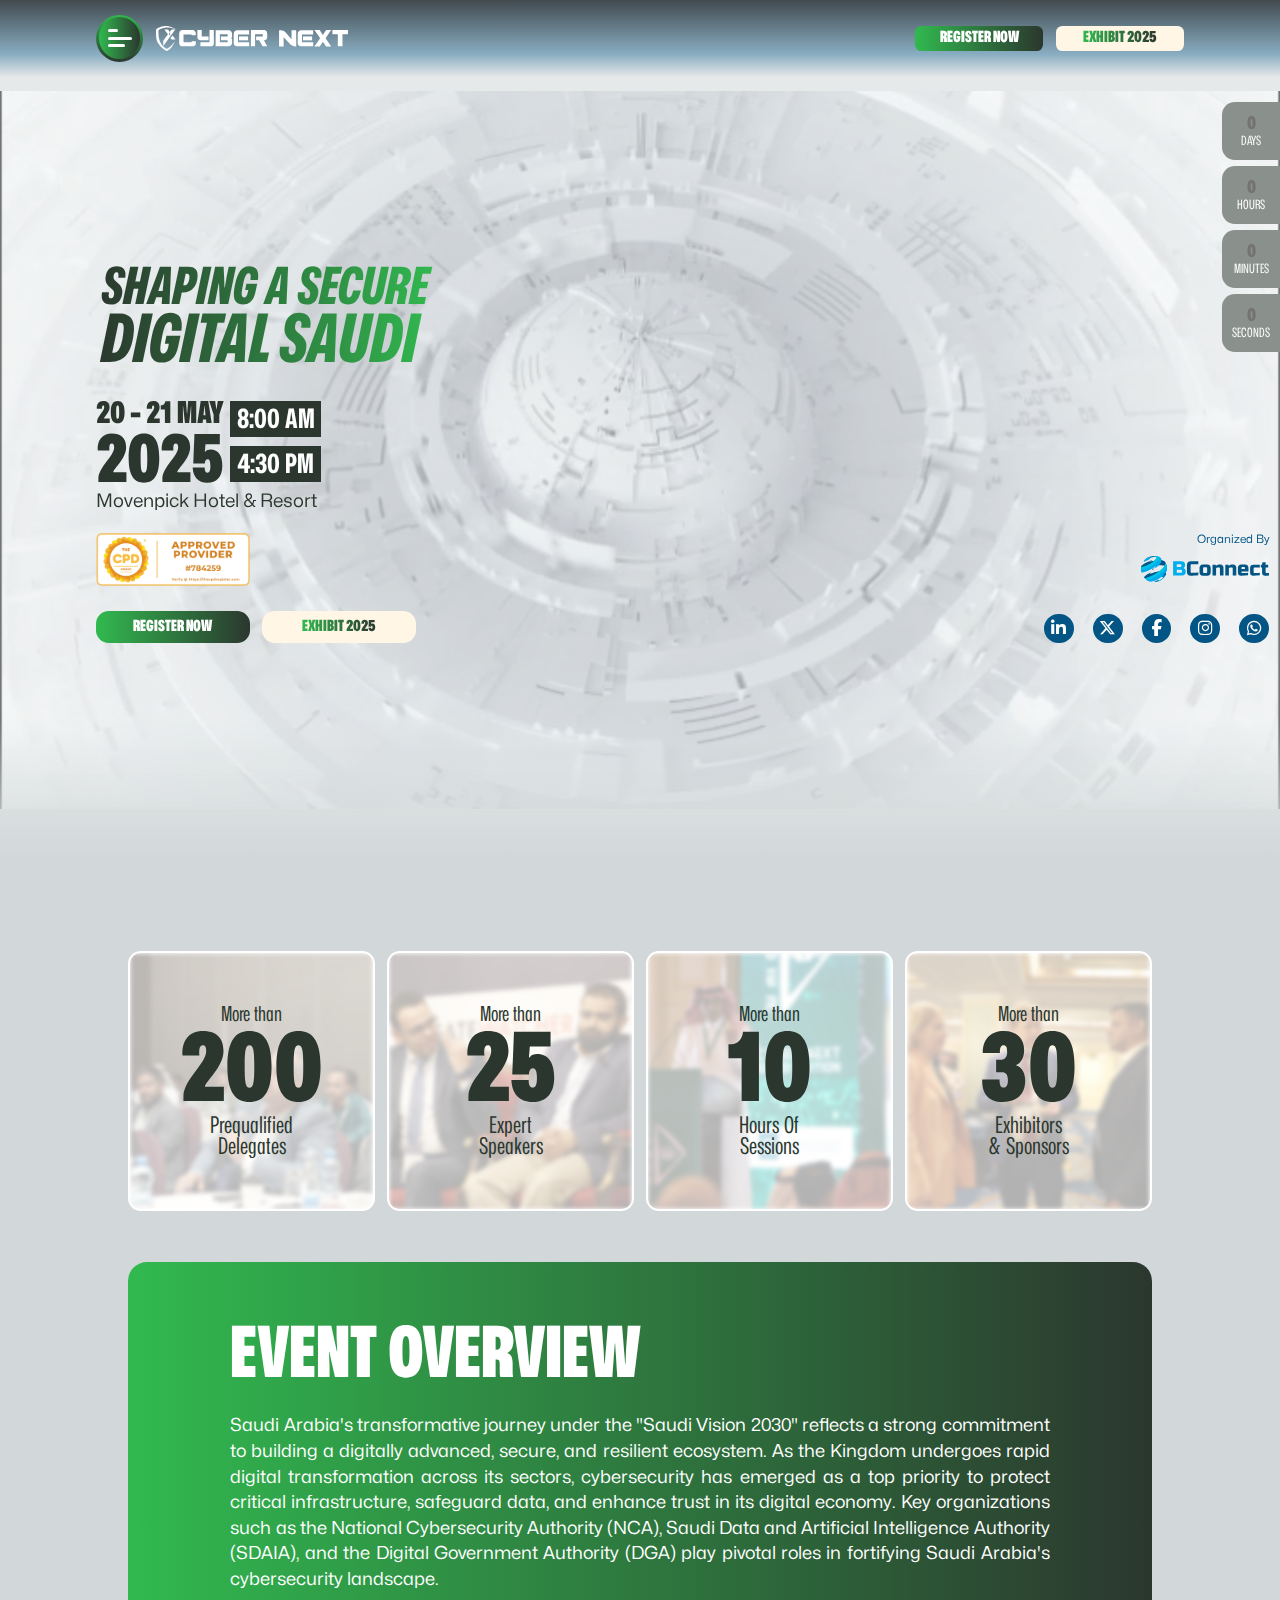
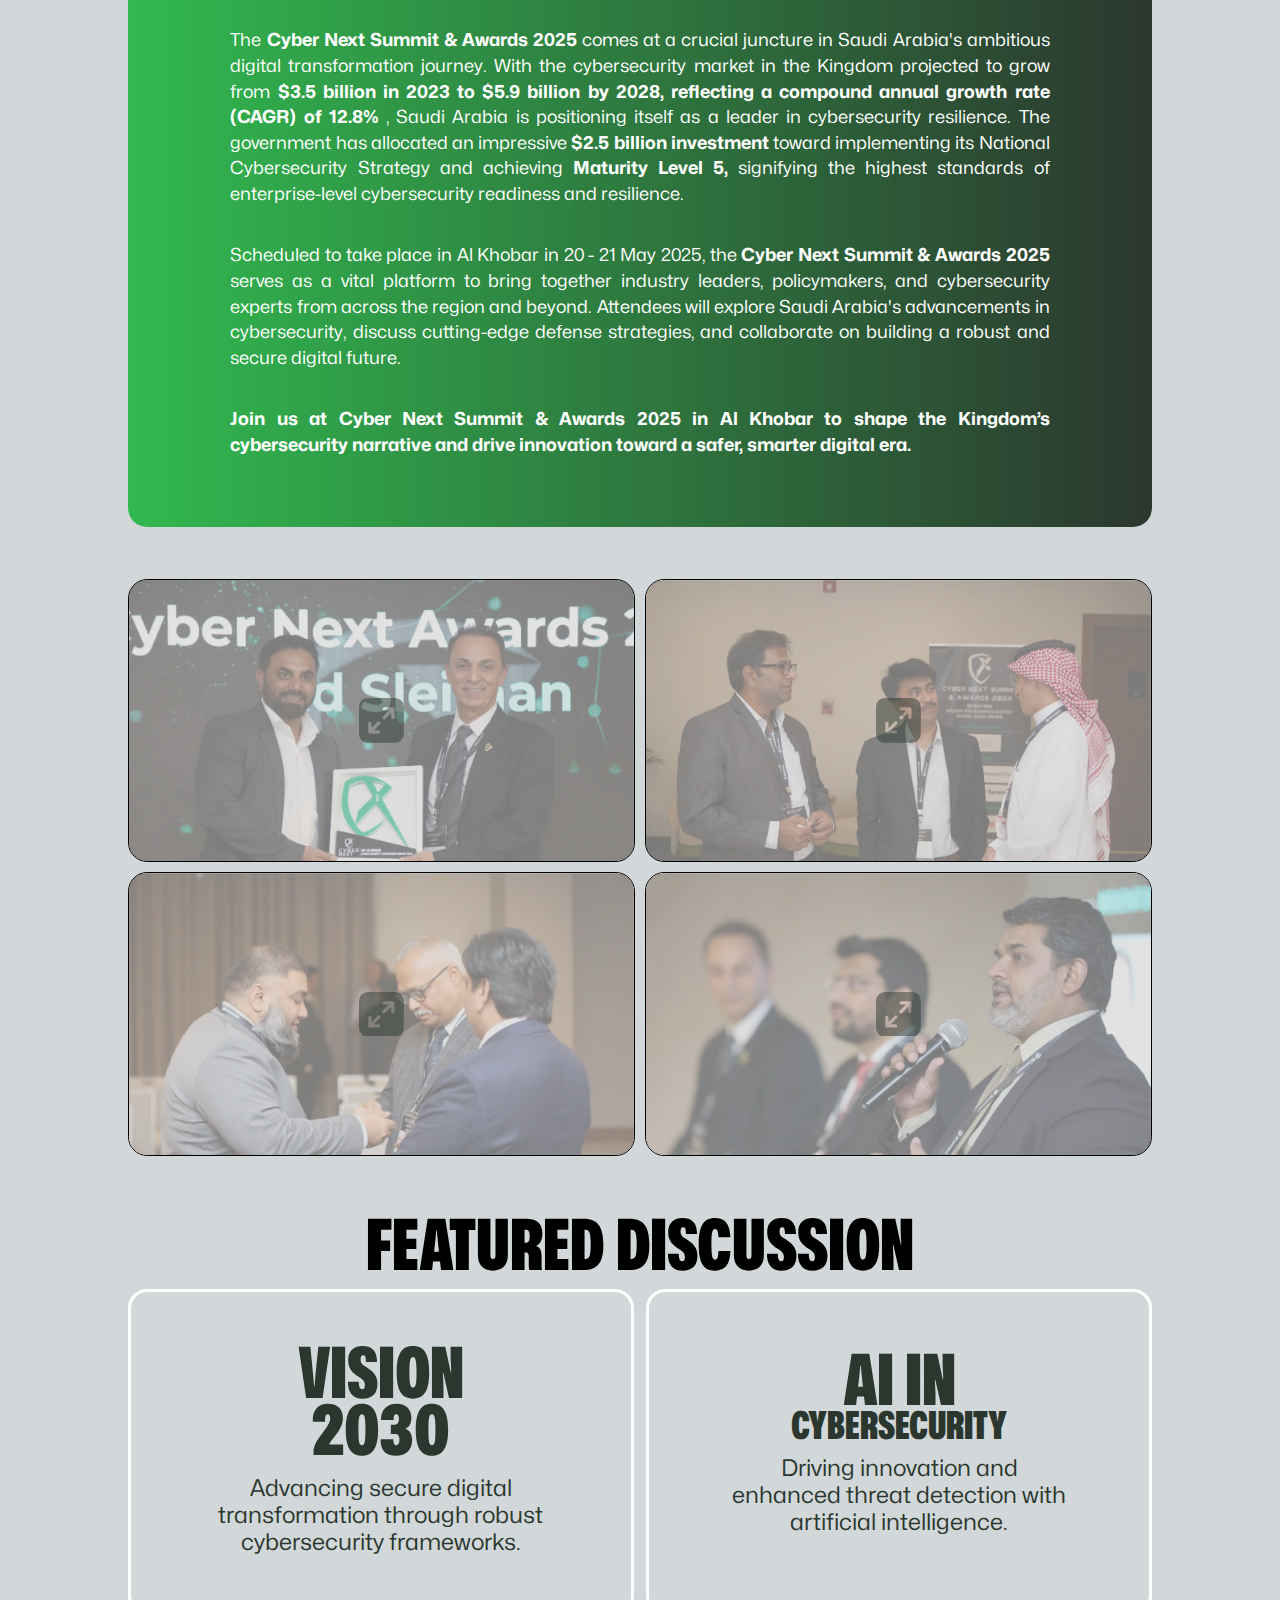
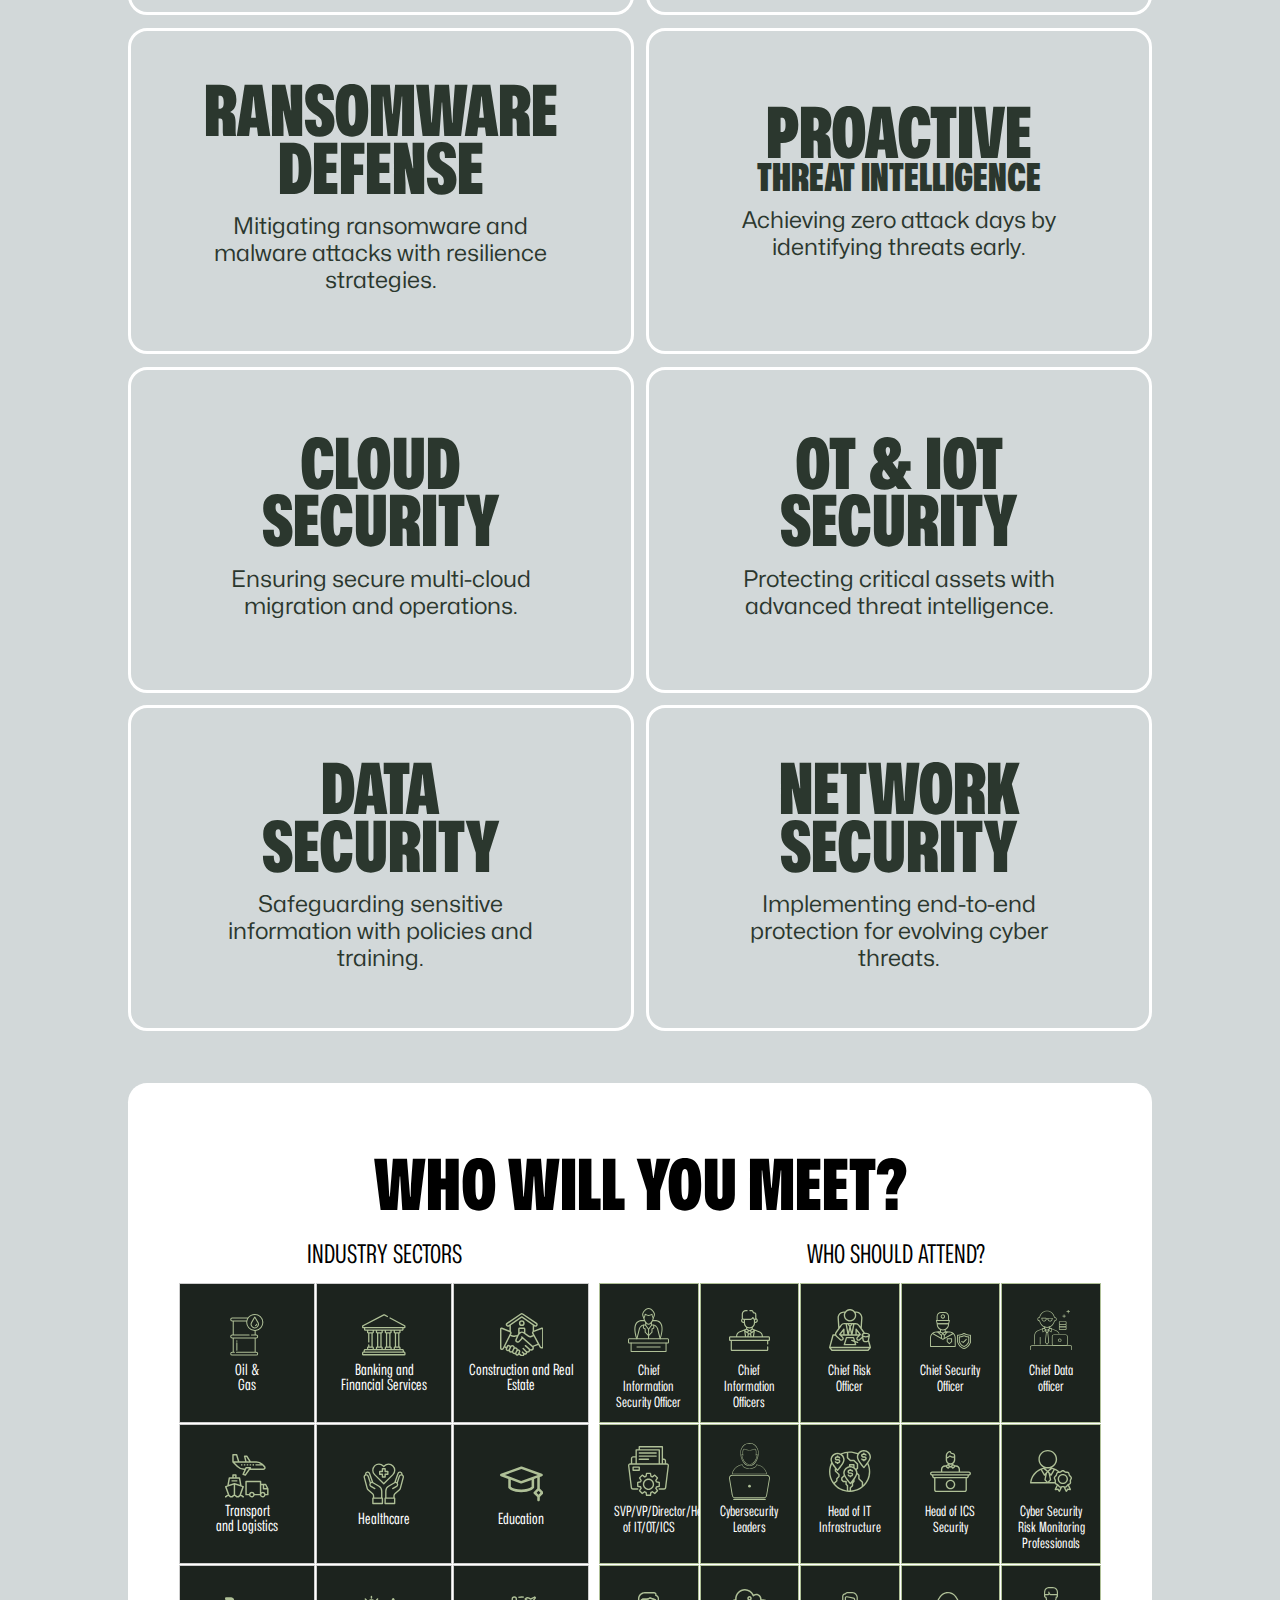
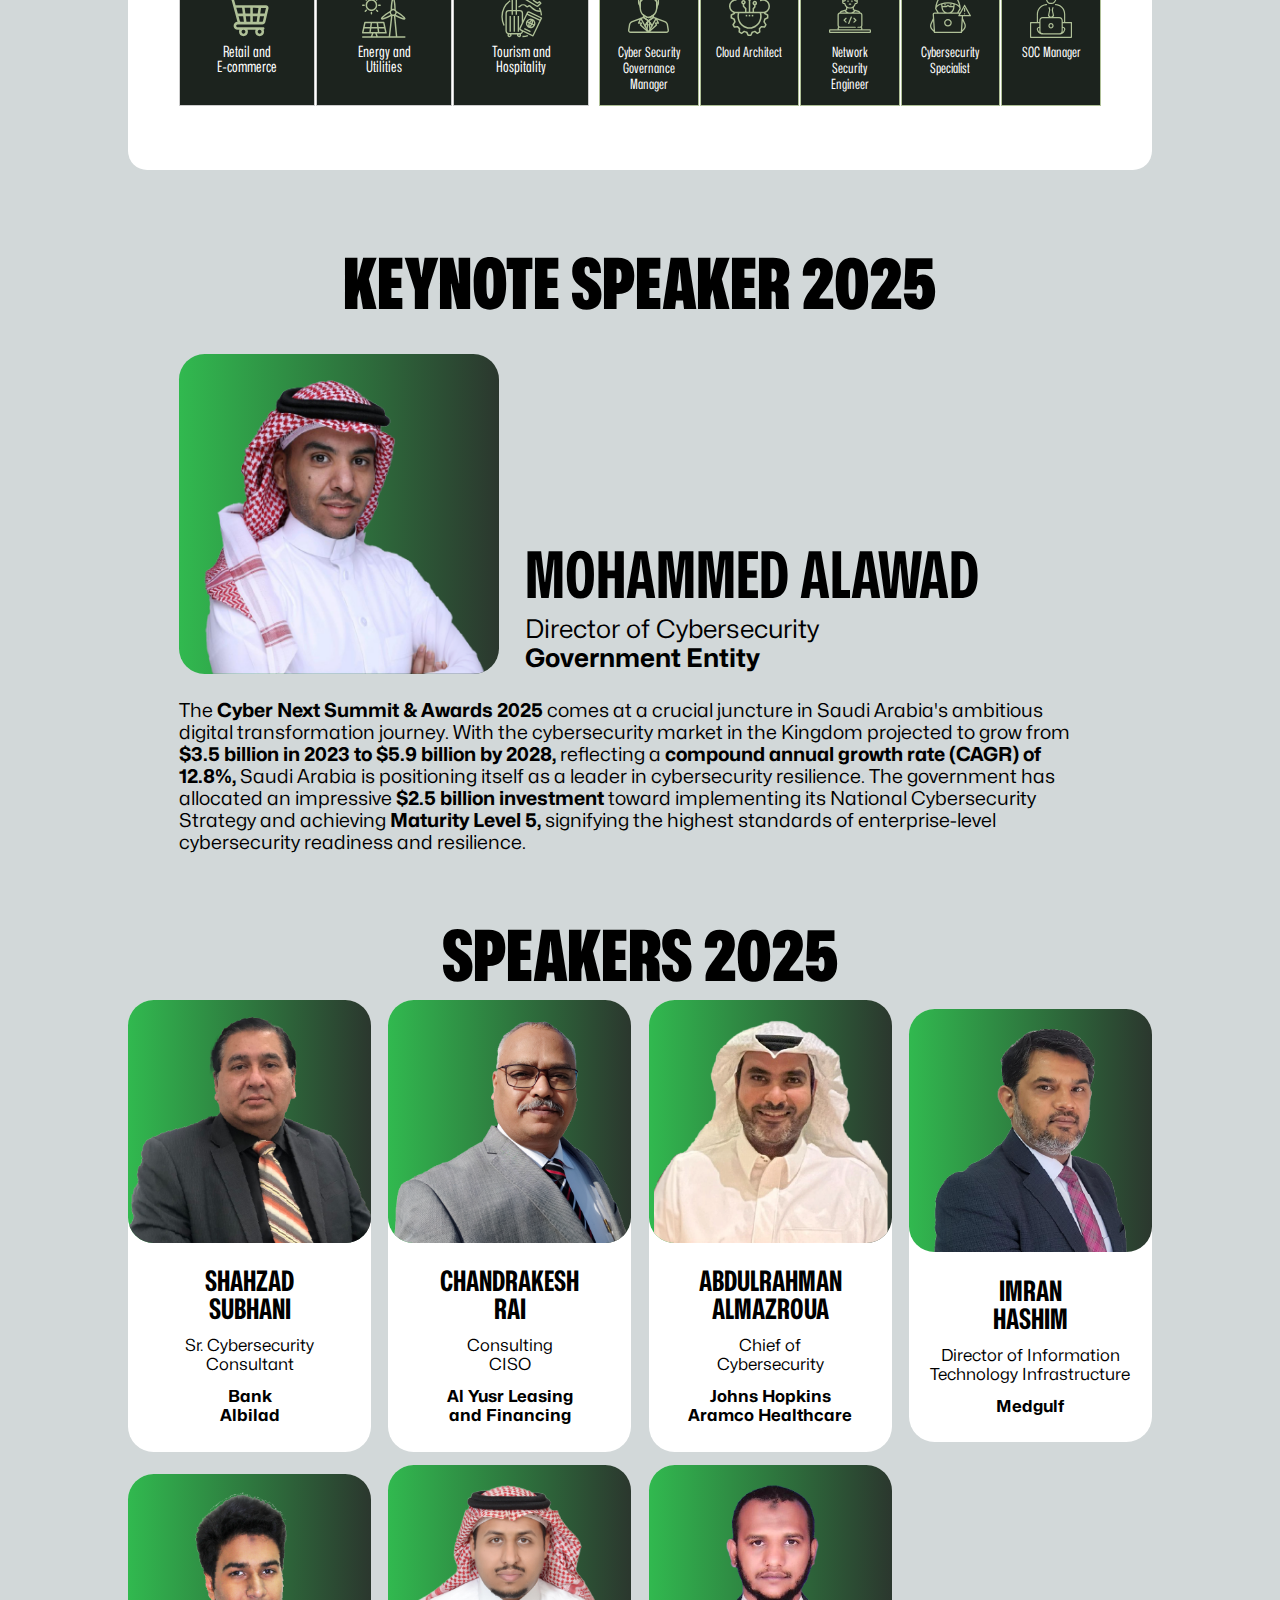
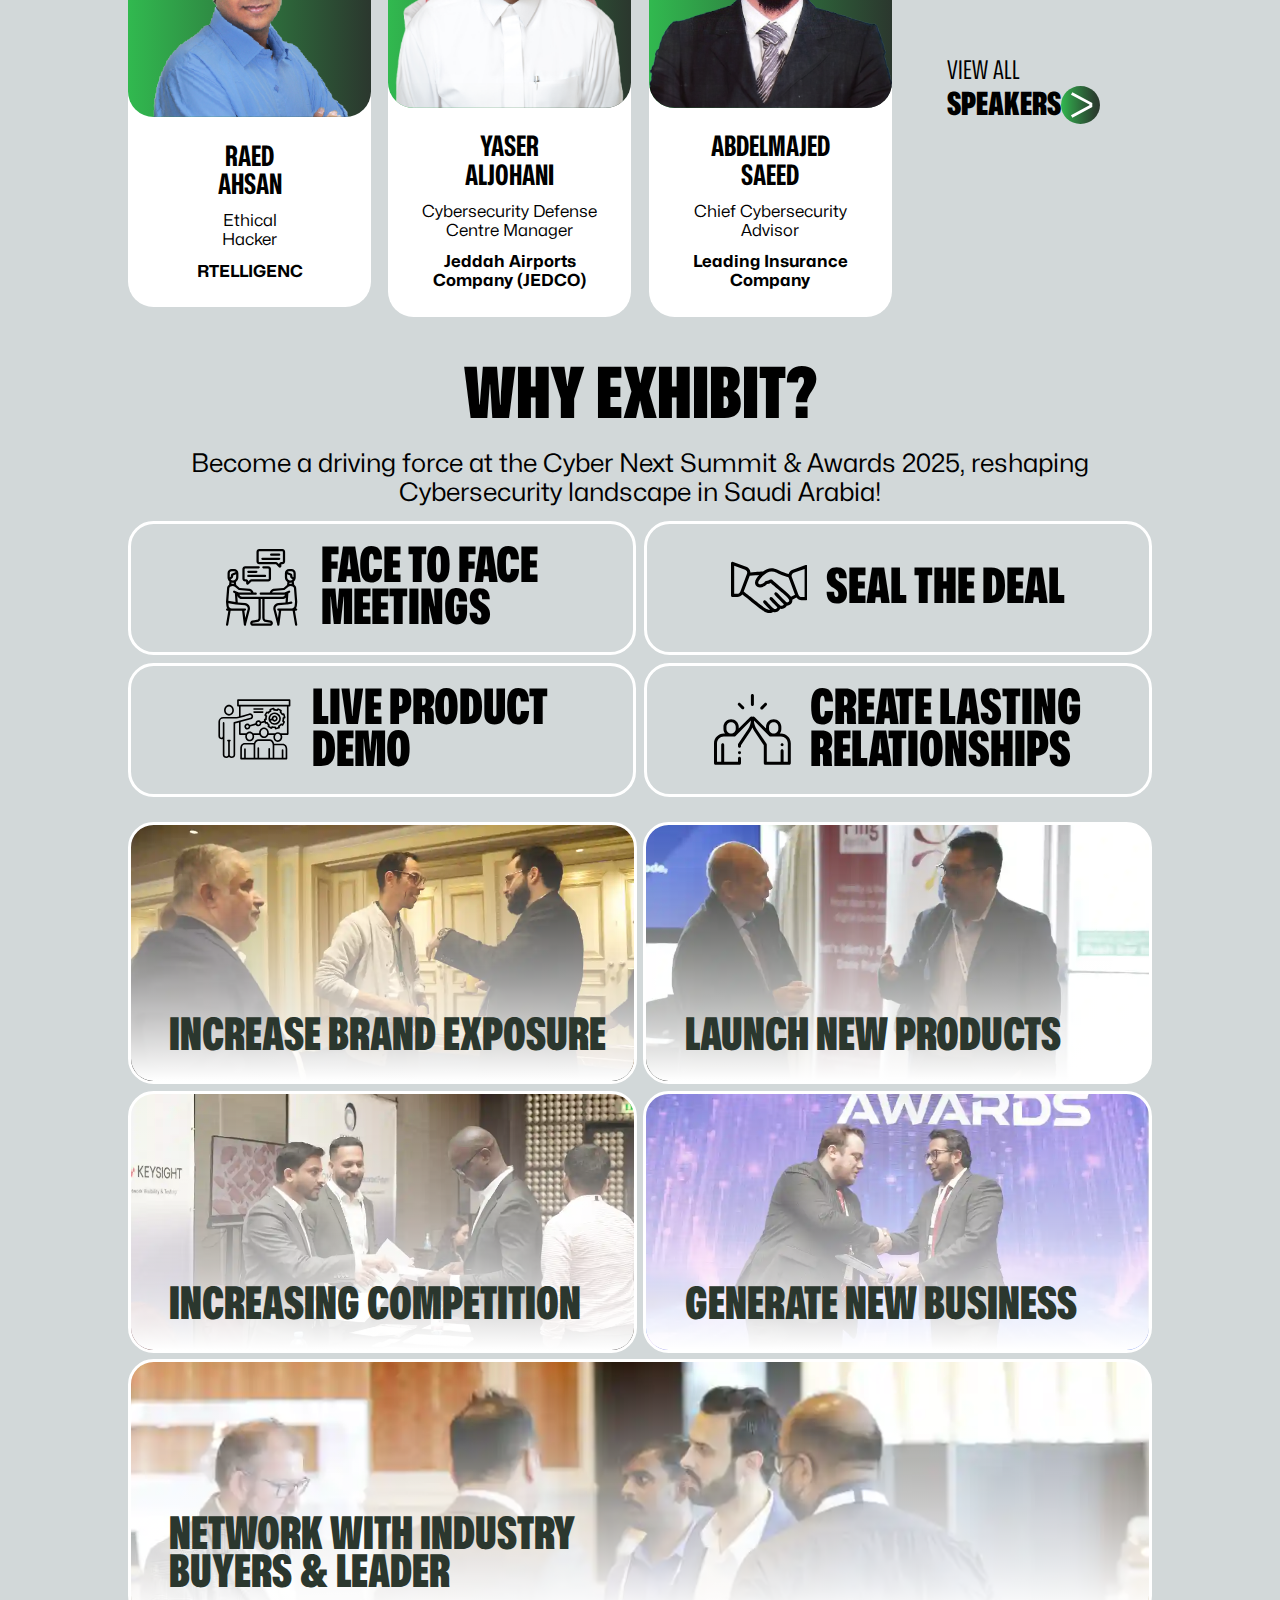
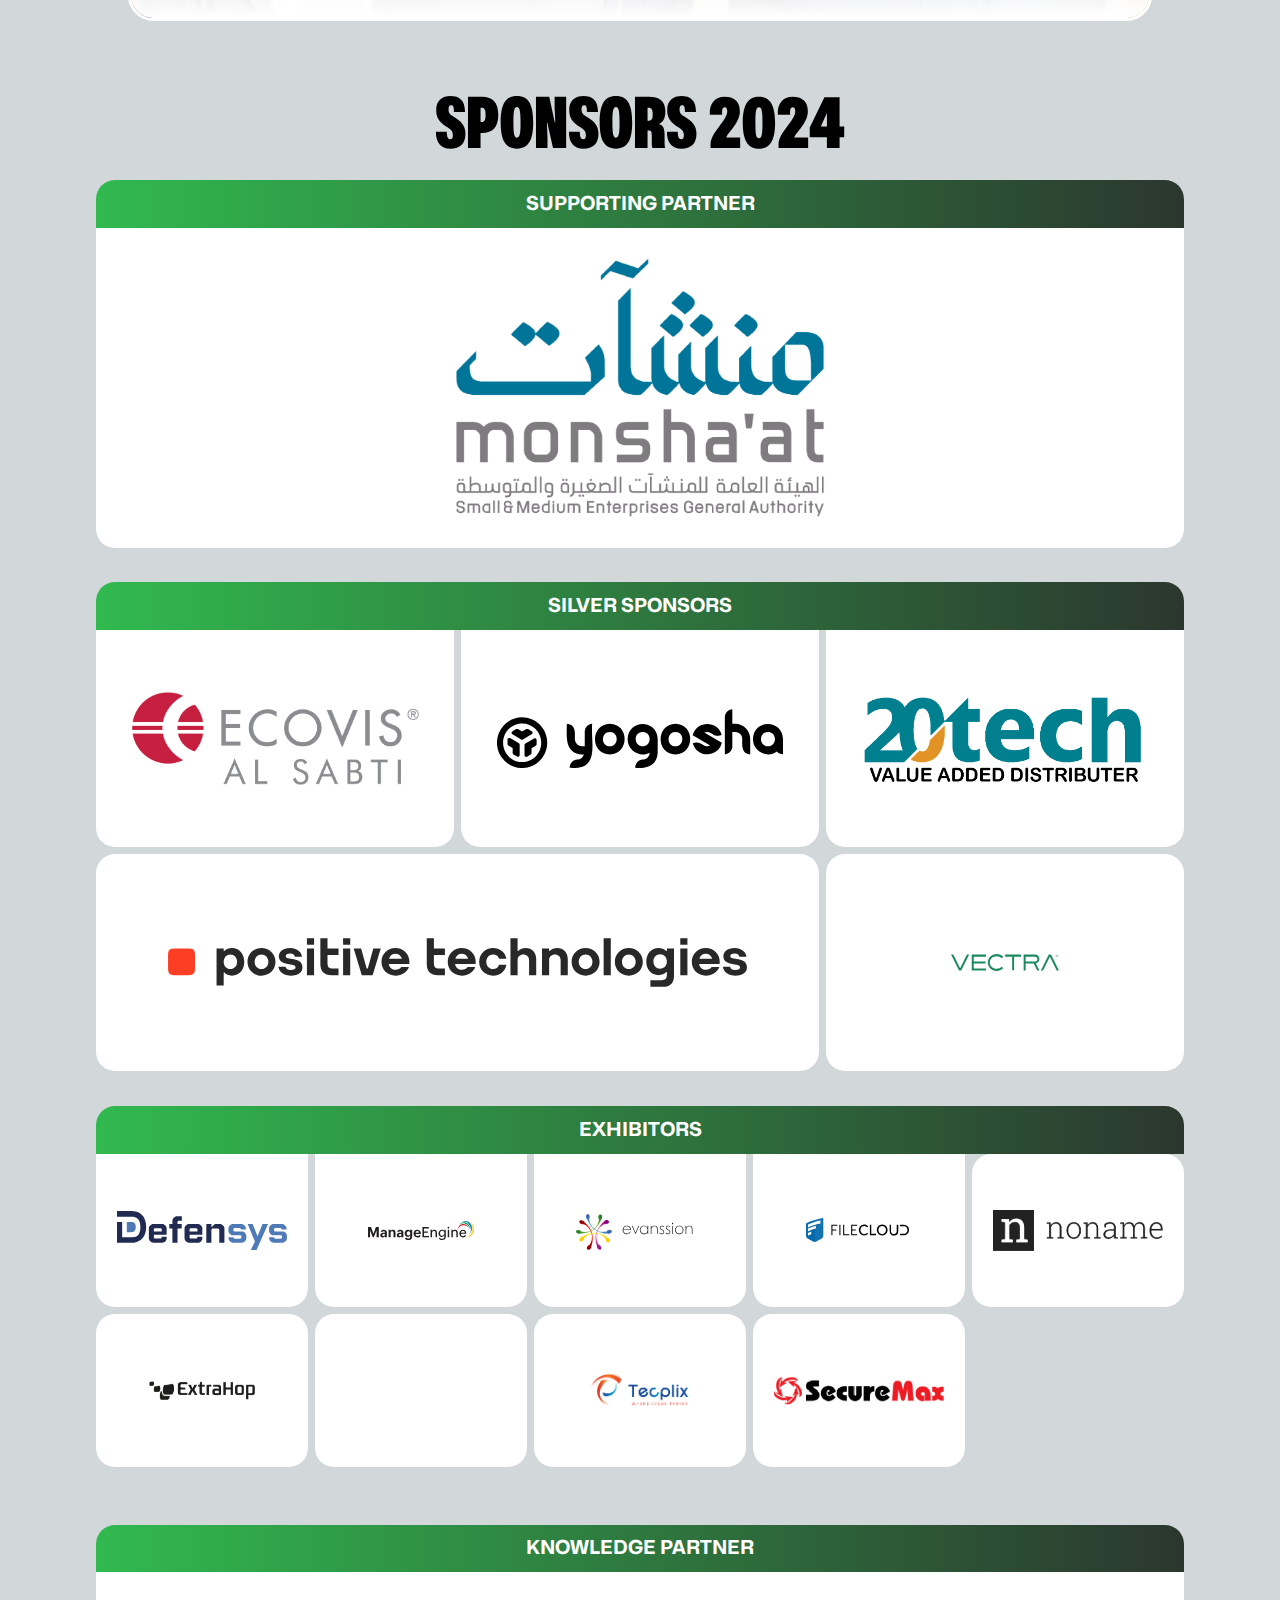
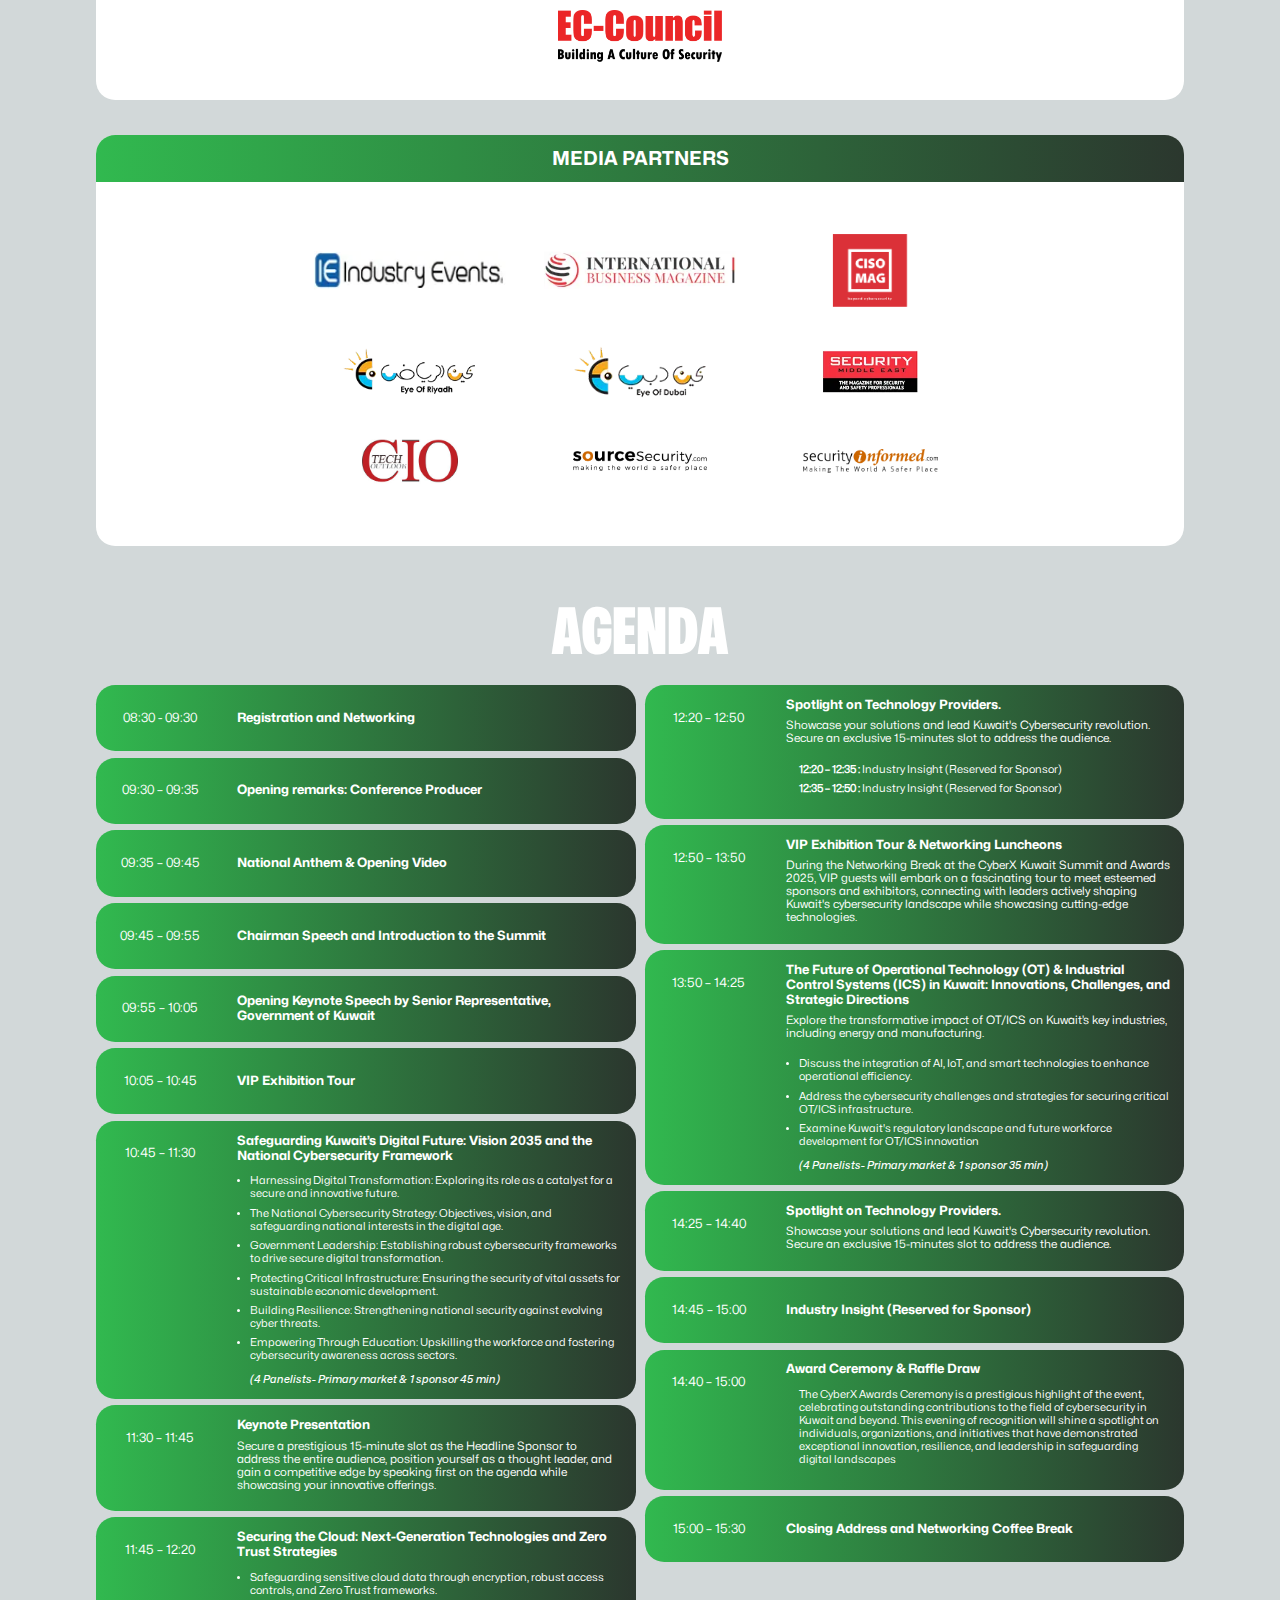
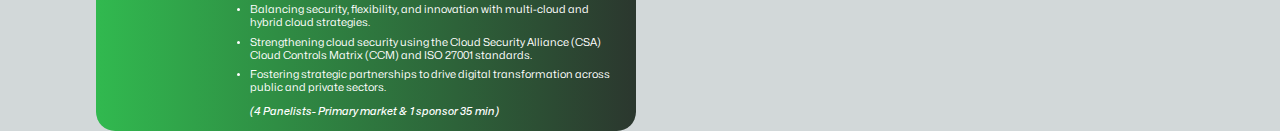
==== index.html @ 422d5cfe "Initial commit or update" ====
<!DOCTYPE html>
<html lang="en">

<head>
    <meta charset="UTF-8">
    <meta name="viewport" content="width=device-width, initial-scale=1.0">
    <title>CYBER SAUDI WEBSITE</title>
    <link rel="stylesheet" href="https://cdnjs.cloudflare.com/ajax/libs/font-awesome/6.5.0/css/all.min.css">
    <link rel="stylesheet" href="assets/css/styles.css">
</head>

<body>
    <!-- Navbar -->
    <nav class="navbar" id="navbar">
        <div class="navbar-container">
            <div class="nav-left">
                <div class="menu-super">
                    <div class="menu-btn border-xs">
                        <div class="hamburger is-lg">
                            <span class="hamburger-line"></span>
                            <span class="hamburger-line"></span>
                            <span class="hamburger-line"></span>
                        </div>
                    </div>
                </div>
                <a target="_blank" class="event-logo"><img src="assets/cyber-next-saudi-arabia-logo-white.svg"
                        alt=""></a>
            </div>
            <div class="hero-buttons">
                <a href="https://share.hsforms.com/17icaMXfIS-Ku9JFnM0sfYgr91na" target="_blank"><button
                        class="hero-btn hb1">REGISTER NOW</button></a>
                <a href="https://share.hsforms.com/1a6eK0E6sQH6mTvwldC1gVQr91na" target="_blank"><button
                        class="hero-btn hb2"><span>EXHIBIT 2025</span></button></a>
            </div>
            <div class="menu-container">
                <div class="menu-boxes">
                    <a href="#" class="menu-drop">Home</a>
                    <a href="#keynote" class="menu-drop nv1">About us <i class="fa-solid fa-chevron-down"></i></a>
                    <a href="#speakers" class="menu-drop">Speakers</a>
                    <a href="#" class="menu-drop nv2">Sponsors <i class="fa-solid fa-chevron-down"></i></a>
                    <a href="#" class="menu-drop nv3">Cyberx Series <i class="fa-solid fa-chevron-down"></i></a>
                    <a href="https://share.hsforms.com/17icaMXfIS-Ku9JFnM0sfYgr91na" class="menu-drop">Download
                        Agenda</a>
                    <ul class="nav-ul nav-1">
                        <a href="#attend">
                            <li>Who Will Attend? </li>
                        </a>
                        <a href="#awards">
                            <li>Awards</li>
                        </a>
                        <a href="#agenda">
                            <li>Agenda</li>
                        </a>
                        <a href="#feature">
                            <li>Featured Discussions</li>
                        </a>
                        <a href="#contact">
                            <li>Venue</li>
                        </a>
                    </ul>
                    <ul class="nav-ul nav-2">
                        <a href="#partner">
                            <li>Why Partner</li>
                        </a>
                        <a href="#sponsors">
                            <li>Sponsors & Partners</li>
                        </a>
                    </ul>
                    <ul class="nav-ul nav-3">
                        <a href="https://cybernextsummit.com/" target="_blank">
                            <li>Saudi</li>
                        </a>
                        <a href="https://cyberxqatar.com/" target="_blank">
                            <li>Qatar</li>
                        </a>
                        <a href="https://www.cyberxindia.com/" target="_blank">
                            <li>India</li>
                        </a>
                        <a href="https://mena.cyberxglobal.com/" target="_blank">
                            <li>Mena</li>
                        </a>
                        <a href="https://egypt.cyberxglobal.com/" target="_blank">
                            <li>Egypt</li>
                        </a>
                        <a href="https://oman.cyberxglobal.com" target="_blank">
                            <li>Oman</li>
                        </a>
                        <a href="https://kuwait.cyberxglobal.com/" target="_blank">
                            <li>Kuwait</li>
                        </a>
                        <a href="https://indonesia.cyberxglobal.com/" target="_blank">
                            <li>Indonesia</li>
                        </a>
                    </ul>
                </div>
            </div>
        </div>
    </nav>
    <!-- HERO SECTION -->
    <section class="hero" id="hero">
        <video src="assets/video/bg-cybersecurity-video.mp4" autoplay muted loop class="hero-vid"></video>

        <div class="countdown" id="countdown rel">
            <div class="count-b c1st rel">
                <div class="dig" id="day-box"></div>
                <div class="count-t">DAYS</div>
            </div>
            <div class="count-b rel">
                <div class="dig" id="hour-box"></div>
                <div class="count-t">HOURS</div>
            </div>
            <div class="count-b rel">
                <div class="dig" id="min-box"></div>
                <div class="count-t">MINUTES</div>
            </div>
            <div class="count-b rel">
                <div class="dig" id="sec-box">
                </div>
                <div class="count-t" id="sect-box">SECONDS</div>
            </div>
        </div>
        <div class="hero-patch"></div>
        <div class="hero-color-patch"></div>
        <div class="hero-container">
            <img src="assets/images/cyberx_bahrain_logo.svg" alt="" class="mob-logo">
            <div class="tag-line-cont">
                <div class="tag-line">
                    <div class="tag-span1">SHAPING A SECURE</div>
                    <div class="tag-span2">DIGITAL SAUDI</div>
                </div>
            </div>
            <div class="numbers-container">
                <div class="date-place">
                    <div class="date-time">
                        <div class="date">
                            <span class="d"> 20 - 21 MAY</span>
                            <span class="y">2025</span>
                        </div>
                        <div class="time">
                            <span>8:00 AM</span>
                            <span>4:30 PM</span>
                        </div>
                    </div>
                    <div class="place">Movenpick Hotel & Resort</div>
                </div>
            </div>
            <div class="organize-cont">
                <img src="assets/images/BCONNECT CPD.png" class="approve" alt="bconnectglobal">

                <div class="b-connect-logo">
                    <div class="logo-name">Organized By</div>
                    <a href="https://bconnectglobal.com/" target="_blank">
                        <img src="assets/bconnect-global-logo-color.svg" alt="">
                    </a>
                </div>

            </div>
            <div class="hero-btn-cont">
                <div class="hero-buttons">
                    <a href="https://share.hsforms.com/17icaMXfIS-Ku9JFnM0sfYgr91na" target="_blank"><button
                            class="hero-btn hb1">REGISTER NOW</button></a>
                    <a href="https://share.hsforms.com/1a6eK0E6sQH6mTvwldC1gVQr91na" target="_blank"><button
                            class="hero-btn hb2"><span>EXHIBIT 2025</span></button></a>
                </div>
                <div class="socials">
                    <a href="https://www.linkedin.com/showcase/cyberx-global/" target="_blank">
                        <div class="s-logo"><i class="fa-brands fa-linkedin-in"></i></div>
                    </a>
                    <a href="https://x.com/CyberxGlobal" target="_blank">
                        <div class="s-logo"><i class="fa-brands fa-x-twitter"></i></div>
                    </a>
                    <a href="https://www.facebook.com/people/cyberxglobal/61550533323467" target="_blank">
                        <div class="s-logo"><i class="fa-brands fa-facebook-f"></i></div>
                    </a>
                    <a href="https://www.instagram.com/cyberxglobal/" target="_blank">
                        <div class="s-logo"><i class="fa-brands fa-instagram"></i></div>
                    </a>
                    <a href="https://api.whatsapp.com/send/?phone=%2B31647748330&text&type=phone_number&app_absent=0"
                        target="_blank">
                        <div class="s-logo"><i class="fa-brands fa-whatsapp"></i></div>
                    </a>
                </div>
            </div>
        </div>
    </section>
    <!-- OVERVIEW SECTION -->
    <section id="overview">
        <div id="numbers">
            <div class="num-container">
                <div class="num-box">
                    <div class="num-patch np1"></div>
                    <span class="more">More than</span>
                    <div class="num-num">200</div>
                    <div class="num-des">Prequalified <br>
                        Delegates</div>
                </div>
                <div class="num-box">
                    <div class="num-patch np2"></div>
                    <span class="more">More than</span>
                    <div class="num-num">25</div>
                    <div class="num-des">Expert <br>
                        Speakers</div>
                </div>
                <div class="num-box">
                    <div class="num-patch np3"></div>
                    <span class="more">More than</span>
                    <div class="num-num">10</div>
                    <div class="num-des">Hours Of <br>
                        Sessions</div>
                </div>
                <div class="num-box">
                    <div class="num-patch np4"></div>
                    <span class="more">More than</span>
                    <div class="num-num">30</div>
                    <div class="num-des">Exhibitors <br>
                        & Sponsors</div>
                </div>
            </div>
        </div>
        <div class="overview-container">
            <div class="title">EVENT OVERVIEW</div>
            <p>Saudi Arabia's transformative journey under the "Saudi Vision 2030" reflects a
                strong commitment to building a digitally advanced, secure, and resilient
                ecosystem. As the Kingdom undergoes rapid digital transformation across its
                sectors, cybersecurity has emerged as a top priority to protect critical
                infrastructure, safeguard data, and enhance trust in its digital economy. Key
                organizations such as the National Cybersecurity Authority (NCA), Saudi Data
                and Artificial Intelligence Authority (SDAIA), and the Digital Government
                Authority (DGA) play pivotal roles in fortifying Saudi Arabia's cybersecurity
                landscape.</p>
            <p>The <span>Cyber Next Summit & Awards 2025</span> comes at a crucial juncture in Saudi
                Arabia's ambitious digital transformation journey. With the cybersecurity market
                in the Kingdom projected to grow from <span>$3.5 billion in 2023 to $5.9 billion by
                    2028, reflecting a compound annual growth rate (CAGR) of 12.8%</span> , Saudi
                Arabia is positioning itself as a leader in cybersecurity resilience. The
                government has allocated an impressive <span>$2.5 billion investment</span> toward
                implementing its National Cybersecurity Strategy and achieving <span>Maturity Level 5,</span>
                signifying the highest standards of enterprise-level cybersecurity readiness
                and resilience.</p>
            <p> Scheduled to take place in Al Khobar in 20 - 21 May 2025, the <span>Cyber Next
                    Summit & Awards 2025</span> serves as a vital platform to bring together industry
                leaders, policymakers, and cybersecurity experts from across the region and
                beyond. Attendees will explore Saudi Arabia's advancements in cybersecurity,
                discuss cutting-edge defense strategies, and collaborate on building a robust
                and secure digital future.</p>
            <p> Join us at Cyber Next Summit & Awards 2025 in Al Khobar to shape the
                Kingdom’s cybersecurity narrative and drive innovation toward a safer,
                smarter digital era.</p>
        </div>
        <div class="over-pics">
            <div class="over-pic">
                <img src="assets/gallery/gal-img-03-100.webp" alt="">
                <div class="icon"><svg xmlns="http://www.w3.org/2000/svg" id="Layer_1" data-name="Layer 1"
                        viewBox="0 0 258.59 258.59">
                        <defs>
                            <style>
                                .cls-1 {
                                    fill: #2c372f;
                                    fill-rule: evenodd;
                                    opacity: 0.5;
                                }
                            </style>
                        </defs>
                        <path class="cls-1"
                            d="M50.51,0H208.08a50.61,50.61,0,0,1,50.51,50.51V208.08a50.62,50.62,0,0,1-50.51,50.51H50.51A50.61,50.61,0,0,1,0,208.08V50.51A50.59,50.59,0,0,1,50.51,0Zm3,195.58A9.47,9.47,0,0,0,63,205.05h49.56a9.47,9.47,0,0,0,.19-18.94H85.87l35.25-35.25a9.47,9.47,0,0,0-13.39-13.4L72.47,172.72V146a9.47,9.47,0,0,0-18.93,0ZM205.05,63a9.47,9.47,0,0,0-9.47-9.47H146a9.47,9.47,0,1,0-.2,18.93.67.67,0,0,0,.2,0h26.7l-35.26,35.26a9.47,9.47,0,0,0,13.4,13.39h0l35.25-35.25v26.7a9.47,9.47,0,0,0,18.94,0Z" />
                    </svg></div>
            </div>
            <div class="over-pic">
                <img src="assets/gallery/gal-img-04.webp" alt="">
                <div class="icon"><svg xmlns="http://www.w3.org/2000/svg" id="Layer_1" data-name="Layer 1"
                        viewBox="0 0 258.59 258.59">
                        <defs>
                            <style>
                                .cls-1 {
                                    fill: #2c372f;
                                    fill-rule: evenodd;
                                    opacity: 0.5;
                                }
                            </style>
                        </defs>
                        <path class="cls-1"
                            d="M50.51,0H208.08a50.61,50.61,0,0,1,50.51,50.51V208.08a50.62,50.62,0,0,1-50.51,50.51H50.51A50.61,50.61,0,0,1,0,208.08V50.51A50.59,50.59,0,0,1,50.51,0Zm3,195.58A9.47,9.47,0,0,0,63,205.05h49.56a9.47,9.47,0,0,0,.19-18.94H85.87l35.25-35.25a9.47,9.47,0,0,0-13.39-13.4L72.47,172.72V146a9.47,9.47,0,0,0-18.93,0ZM205.05,63a9.47,9.47,0,0,0-9.47-9.47H146a9.47,9.47,0,1,0-.2,18.93.67.67,0,0,0,.2,0h26.7l-35.26,35.26a9.47,9.47,0,0,0,13.4,13.39h0l35.25-35.25v26.7a9.47,9.47,0,0,0,18.94,0Z" />
                    </svg></div>
            </div>
            <div class="over-pic">
                <img src="assets/gallery/gal-img-01.webp" alt="">
                <div class="icon"><svg xmlns="http://www.w3.org/2000/svg" id="Layer_1" data-name="Layer 1"
                        viewBox="0 0 258.59 258.59">
                        <defs>
                            <style>
                                .cls-1 {
                                    fill: #2c372f;
                                    fill-rule: evenodd;
                                    opacity: 0.5;
                                }
                            </style>
                        </defs>
                        <path class="cls-1"
                            d="M50.51,0H208.08a50.61,50.61,0,0,1,50.51,50.51V208.08a50.62,50.62,0,0,1-50.51,50.51H50.51A50.61,50.61,0,0,1,0,208.08V50.51A50.59,50.59,0,0,1,50.51,0Zm3,195.58A9.47,9.47,0,0,0,63,205.05h49.56a9.47,9.47,0,0,0,.19-18.94H85.87l35.25-35.25a9.47,9.47,0,0,0-13.39-13.4L72.47,172.72V146a9.47,9.47,0,0,0-18.93,0ZM205.05,63a9.47,9.47,0,0,0-9.47-9.47H146a9.47,9.47,0,1,0-.2,18.93.67.67,0,0,0,.2,0h26.7l-35.26,35.26a9.47,9.47,0,0,0,13.4,13.39h0l35.25-35.25v26.7a9.47,9.47,0,0,0,18.94,0Z" />
                    </svg></div>
            </div>
            <div class="over-pic">
                <img src="assets/gallery/gal-img-02.webp" alt="">
                <div class="icon"><svg xmlns="http://www.w3.org/2000/svg" id="Layer_1" data-name="Layer 1"
                        viewBox="0 0 258.59 258.59">
                        <defs>
                            <style>
                                .cls-1 {
                                    fill: #2c372f;
                                    fill-rule: evenodd;
                                    opacity: 0.5;
                                }
                            </style>
                        </defs>
                        <path class="cls-1"
                            d="M50.51,0H208.08a50.61,50.61,0,0,1,50.51,50.51V208.08a50.62,50.62,0,0,1-50.51,50.51H50.51A50.61,50.61,0,0,1,0,208.08V50.51A50.59,50.59,0,0,1,50.51,0Zm3,195.58A9.47,9.47,0,0,0,63,205.05h49.56a9.47,9.47,0,0,0,.19-18.94H85.87l35.25-35.25a9.47,9.47,0,0,0-13.39-13.4L72.47,172.72V146a9.47,9.47,0,0,0-18.93,0ZM205.05,63a9.47,9.47,0,0,0-9.47-9.47H146a9.47,9.47,0,1,0-.2,18.93.67.67,0,0,0,.2,0h26.7l-35.26,35.26a9.47,9.47,0,0,0,13.4,13.39h0l35.25-35.25v26.7a9.47,9.47,0,0,0,18.94,0Z" />
                    </svg></div>
            </div>
        </div>
    </section>
    <!-- featured discussion -->
    <div id="feature">
        <div class="feature-container">
            <div class="title">FEATURED DISCUSSION</div>
            <div class="feature-boxes">
                <div class="f-box">
                    <div class="f-name">VISION <br> 2030</div>
                    <div class="f-des"> Advancing secure digital
                        transformation through robust
                        cybersecurity frameworks.</div>
                </div>
                <div class="f-box f2">
                    <div class="f-name">AI IN <br>
                        <span>CYBERSECURITY</span>
                    </div>
                    <div class="f-des"> Driving innovation and enhanced
                        threat detection with artificial
                        intelligence.</div>
                </div>
                <div class="f-box">
                    <div class="f-name">RANSOMWARE <br> DEFENSE</div>
                    <div class="f-des">Mitigating ransomware and
                        malware attacks with resilience
                        strategies.</div>
                </div>
                <div class="f-box f2">
                    <div class="f-name">PROACTIVE <br>
                        <span> THREAT INTELLIGENCE</span>
                    </div>
                    <div class="f-des">Achieving zero attack
                        days by identifying
                        threats early.</div>
                </div>
                <div class="f-box">
                    <div class="f-name">CLOUD <br> SECURITY</div>
                    <div class="f-des"> Ensuring secure
                        multi-cloud migration and
                        operations.</div>
                </div>
                <div class="f-box">
                    <div class="f-name">OT & IOT <br> SECURITY</div>
                    <div class="f-des">Protecting critical assets
                        with advanced threat
                        intelligence.</div>
                </div>
                <div class="f-box">
                    <div class="f-name">DATA <br> SECURITY</div>
                    <div class="f-des">Safeguarding sensitive
                        information with policies
                        and training.</div>
                </div>
                <div class="f-box">
                    <div class="f-name">NETWORK <br> SECURITY</div>
                    <div class="f-des">Implementing end-to-end
                        protection for evolving cyber
                        threats.</div>
                </div>
            </div>
        </div>
    </div>
    <!-- WHO WILL YOU MEET? -->
    <section id="who">
        <div class="who-container">
            <div class="title">WHO WILL YOU MEET?</div>
            <div class="who-names">
                <div class="who-name"> INDUSTRY SECTORS</div>
                <div class="who-name">WHO SHOULD ATTEND?</div>
            </div>
            <div class="who-cont">
                <div class="who-boxes target-boxes">
                    <div class="t-box">
                        <div class="t-icon">
                            <svg xmlns="http://www.w3.org/2000/svg" version="1.1"
                                xmlns:xlink="http://www.w3.org/1999/xlink" x="0" y="0" viewBox="0 0 512 512"
                                style="enable-background:new 0 0 512 512" xml:space="preserve" class="">
                                <g>
                                    <path
                                        d="M139.46 336.8a6 6 0 0 0 6-6v-5.83a6 6 0 0 0-12 0v5.83a6 6 0 0 0 6 6zM139.46 444.24a6 6 0 0 0 6-6v-88.53a6 6 0 0 0-12 0v88.53a6 6 0 0 0 6 6zM355.3 44.527a6 6 0 0 0-10.354 0l-36.67 62.6a48.51 48.51 0 0 0 76.15 58.817 48.548 48.548 0 0 0 7.553-58.814zm20.641 112.931a36.5 36.5 0 0 1-57.311-44.265l31.491-53.763 31.5 53.761a36.543 36.543 0 0 1-5.683 44.267z"
                                        opacity="1" data-original="#000000" class=""></path>
                                    <path
                                        d="M374.512 125.14a6 6 0 0 0-7.073 4.688 17.639 17.639 0 0 1-4.839 9 17.365 17.365 0 0 1-6.71 4.2 6 6 0 1 0 3.9 11.349 29.711 29.711 0 0 0 19.41-22.163 6 6 0 0 0-4.688-7.074z"
                                        opacity="1" data-original="#000000" class=""></path>
                                    <path
                                        d="M350.12 10.87a100.331 100.331 0 0 0-81.52 41.75H84.68a23.28 23.28 0 0 0 0 46.56h6.15V253.6h-6.15a23.275 23.275 0 1 0 0 46.55h6.15v154.42h-6.15a23.28 23.28 0 0 0 0 46.56H366.8a23.28 23.28 0 0 0 0-46.56h-6.16V300.15h6.16a23.275 23.275 0 1 0 0-46.55h-6.16v-42.324A100.479 100.479 0 0 0 350.12 10.87zM84.68 87.18a11.28 11.28 0 1 1 0-22.56h176.474a98.918 98.918 0 0 0-8.572 22.56zM366.8 466.57a11.28 11.28 0 1 1 0 22.56H84.68a11.282 11.282 0 0 1-7.971-19.264 11.172 11.172 0 0 1 7.971-3.3h25.653a6 6 0 1 0 0-12h-7.5V300.15H348.64v154.42H134.667a6 6 0 1 0 0 12zm0-200.97a11.275 11.275 0 1 1 0 22.55H84.68a11.293 11.293 0 0 1-11.28-11.28 11.275 11.275 0 0 1 11.28-11.27h198.987a6 6 0 0 0 0-12H102.83V99.18h147.552a100.533 100.533 0 0 0 98.258 112.631V253.6h-36.973a6 6 0 0 0 0 12zm-12.461-65.873c-1.483.069-2.863.1-4.219.1A88.515 88.515 0 0 1 263.282 94.4a87.411 87.411 0 0 1 13.2-32.105 88.481 88.481 0 1 1 77.858 137.436z"
                                        opacity="1" data-original="#000000" class=""></path>
                                </g>
                            </svg>
                        </div>
                        <div class="t-des">Oil & <br>
                            Gas</div>
                    </div>
                    <div class="t-box">
                        <div class="t-icon">
                            <svg xmlns="http://www.w3.org/2000/svg" version="1.1"
                                xmlns:xlink="http://www.w3.org/1999/xlink" x="0" y="0" viewBox="0 0 512 512"
                                style="enable-background:new 0 0 512 512" xml:space="preserve" class="">
                                <g>
                                    <path
                                        d="M494.023 453.463h-.911v-11.795c0-9.912-8.064-17.976-17.977-17.976h-21.412v-16.264c0-7.726-6.074-14.043-13.695-14.47V240.077c7.621-.427 13.695-6.744 13.695-14.47v-16.264h20.774c7.915 0 14.355-6.439 14.355-14.355V179.66h10.919c6.425 0 11.653-5.228 11.653-11.652V154.76a11.64 11.64 0 0 0-6.11-10.25L333.315 51.496a7.505 7.505 0 0 0-10.18 3.034 7.51 7.51 0 0 0 3.034 10.179l170.232 92.059v7.869H15.599v-7.804L259.692 28.759l35.524 19.212a7.508 7.508 0 0 0 10.18-3.034 7.51 7.51 0 0 0-3.034-10.179l-35.525-19.213a14.937 14.937 0 0 0-14.065-.088L6.817 144.476a11.62 11.62 0 0 0-6.241 10.319v13.212c0 6.425 5.228 11.652 11.653 11.652h10.919v15.329c0 7.915 6.439 14.355 14.355 14.355h20.774v16.264c0 7.726 6.074 14.043 13.695 14.47v99.525a7.51 7.51 0 1 0 15.022 0v-99.483h24.036v152.798H86.995v-18.012c0-4.149-3.363-7.511-7.511-7.511s-7.511 3.362-7.511 7.511v18.053c-7.621.427-13.695 6.744-13.695 14.47v16.264H36.865c-9.912 0-17.977 8.064-17.977 17.976v11.795h-.911C8.064 453.463 0 461.527 0 471.44v15.711c0 6.124 4.983 11.108 11.107 11.108h489.786c6.124 0 11.107-4.983 11.107-11.108V471.44c0-9.913-8.064-17.977-17.977-17.977zM38.171 194.321V179.66h435.658v14.661H38.171zM438.7 407.939v15.752h-51.426v-15.752H438.7zm-37.731-15.023V240.118h24.036v152.798h-24.036zm-13.695-167.82v-15.752H438.7v15.752h-51.426zM335.37 392.958V240.077c7.621-.427 13.695-6.744 13.695-14.47v-16.264h23.186v16.264c0 7.726 6.074 14.043 13.695 14.47v152.881c-7.621.427-13.695 6.744-13.695 14.47v16.264h-23.186v-16.264c0-7.726-6.074-14.043-13.695-14.47zm-1.328 14.981v15.752h-51.426v-15.752h51.426zm-37.731-15.023V240.118h24.036v152.798h-24.036zm-13.695-167.82v-15.752h51.426v15.752h-51.426zm-51.904 167.862V240.077c7.621-.427 13.695-6.744 13.695-14.47v-16.264h23.186v16.264c0 7.726 6.074 14.043 13.695 14.47v152.881c-7.621.427-13.695 6.744-13.695 14.47v16.264h-23.186v-16.264c0-7.726-6.074-14.043-13.695-14.47zm-7.512 14.981h6.184v15.752h-51.426v-15.752H223.2zm-31.547-15.023V240.118h24.036v152.798h-24.036zm-13.695-167.82v-15.752h51.426v15.752h-51.426zm-51.904 167.862V240.077c7.621-.427 13.695-6.744 13.695-14.47v-16.264h23.186v16.264c0 7.726 6.074 14.043 13.695 14.47v152.881c-7.621.427-13.695 6.744-13.695 14.47v16.264h-23.186v-16.264c0-7.726-6.074-14.043-13.695-14.47zM73.3 225.096v-15.752h51.426v15.752H73.3zm0 182.843H124.727v15.752H73.3v-15.752zm-39.389 33.729a2.958 2.958 0 0 1 2.954-2.954h438.27a2.957 2.957 0 0 1 2.954 2.954v11.795H33.911v-11.795zm463.066 41.568H15.023V471.44a2.958 2.958 0 0 1 2.954-2.954h476.046a2.957 2.957 0 0 1 2.954 2.954v11.796z"
                                        opacity="1" data-original="#000000" class=""></path>
                                </g>
                            </svg>
                        </div>
                        <div class="t-des">Banking and <br>
                            Financial Services</div>
                    </div>
                    <div class="t-box">
                        <div class="t-icon">
                            <svg xmlns="http://www.w3.org/2000/svg" version="1.1"
                                xmlns:xlink="http://www.w3.org/1999/xlink" x="0" y="0" viewBox="0 0 60 60"
                                style="enable-background:new 0 0 512 512" xml:space="preserve" class="">
                                <g>
                                    <g fill-rule="nonzero">
                                        <path
                                            d="M60 21.93a1.92 1.92 0 0 0-.83-1.57 2.1 2.1 0 0 0-1.9-.23L47 24v-5.74l.31.21A2.92 2.92 0 0 0 49 19a3 3 0 0 0 1.7-5.47l-19-13A3 3 0 0 0 30 0a3 3 0 0 0-1.7.53l-19 13a3 3 0 0 0-.79 4.18A3 3 0 0 0 11 19a3 3 0 0 0 1.69-.52l.31-.22v6L2.75 20.15A2 2 0 0 0 0 22v27a2 2 0 0 0 2 2h.75a3 3 0 0 0 2.65-1.63l.84-1.67 1.76.82a3.17 3.17 0 0 0 2.97 4.29 3.17 3.17 0 0 0 1.14-.22 3.47 3.47 0 0 0 3.24 2.21c.417 0 .83-.074 1.22-.22a3.5 3.5 0 0 0 3.29 2.32 3.51 3.51 0 0 0 1.06-.17v.05a3 3 0 0 0 1.56 1.69 3 3 0 0 0 3.7-1l2.37 1.91a3.26 3.26 0 0 0 5.14-1.86 3 3 0 0 0 3-.8 3 3 0 0 0 .88-1.85c.143.01.287.01.43 0a3.67 3.67 0 0 0 3.64-3.14 4 4 0 0 0 1.23.21 3.82 3.82 0 0 0 3.83-3.83 3.81 3.81 0 0 0-.3-1.46L52.76 44l1.86 3.44A3 3 0 0 0 57.25 49H58a2 2 0 0 0 2-1.93zm-48.44-5.1a1 1 0 0 1-1.39-.26 1 1 0 0 1-.15-.76 1 1 0 0 1 .41-.63l19-13A.94.94 0 0 1 30 2a1 1 0 0 1 .57.18l19 13a1 1 0 0 1 .26 1.38 1 1 0 0 1-1.39.26L30.57 4.6a1 1 0 0 0-1.14 0zM30 6.63 45 16.9V25a2.75 2.75 0 0 0-.66 3.46l1 1.86-2.7 1a3 3 0 0 1-2.78-.32L35 27.41V22a2 2 0 0 0-2-2h-6a2 2 0 0 0-2 2v6.53a11.85 11.85 0 0 0-1 1.66 23.43 23.43 0 0 0-3.21.52A10.93 10.93 0 0 1 19 31a12.18 12.18 0 0 1-3.82-1.11l.48-1a3 3 0 0 0-.66-3.6V16.9zm3 19.42a5.77 5.77 0 0 0-6 .45V22h6zM2.75 49H2V22l11.38 4.62a1 1 0 0 1 .5 1.41L3.62 48.47a1 1 0 0 1-.87.53zm7.69 1.67a1.18 1.18 0 0 1-.58-1.56l1.14-2.4a1.18 1.18 0 0 1 1.56-.58c.286.126.507.365.61.66a1.2 1.2 0 0 1 0 .91L12 50.1a1.17 1.17 0 0 1-1.56.57zm5.39 2a1.46 1.46 0 0 1-1.14 0 1.46 1.46 0 0 1-.78-.84 1.53 1.53 0 0 1 0-1.15L15.63 47a1.5 1.5 0 0 1 .84-.78 1.58 1.58 0 0 1 1.15.04c.362.17.642.475.78.85a1.48 1.48 0 0 1 0 1.15l-1.72 3.64a1.52 1.52 0 0 1-.85.78zm3.4 2a1.52 1.52 0 0 1-.74-2L19.75 50a1.53 1.53 0 0 1 .84-.78 1.58 1.58 0 0 1 .52-.09 1.38 1.38 0 0 1 .63.14c.363.163.644.466.78.84.14.374.121.79-.05 1.15l-1.16 2.54-.08.17a1.5 1.5 0 0 1-2 .74zm4.09 1.88a1 1 0 0 1-.52-.56 1 1 0 0 1 0-.77l.31-.67.93-2A1 1 0 0 1 25 52a1 1 0 0 1 .42.09 1 1 0 0 1 .5 1.34l-1.25 2.71a1 1 0 0 1-1.35.47zm20.84-7.19a1.82 1.82 0 0 1-2.49.09l-4.86-4.26-1.15-1a.94.94 0 0 0-.35-.2.77.77 0 0 0-.15 0 1 1 0 0 0-.6.07 1.18 1.18 0 0 0-.31.24.94.94 0 0 0-.25.7.32.32 0 0 0 0 .09 1 1 0 0 0 .31.59l4.77 4.18a1.684 1.684 0 0 1-2.3 2.46l-.11-.11-4-4a1.004 1.004 0 0 0-1.42 1.42l4 4a1.11 1.11 0 0 1 0 1.58 1.16 1.16 0 0 1-1.59 0l-.86-.87-1.12-1.12a1 1 0 0 0-1.42 0 1 1 0 0 0 0 1.42l1.12 1.12c.245.235.383.56.38.9a1.28 1.28 0 0 1-2 1L27.1 55.6l.62-1.36a3 3 0 0 0-1.47-4 3 3 0 0 0-1.7-.23 3.92 3.92 0 0 0-.15-.59 3.48 3.48 0 0 0-3.95-2.22 3.49 3.49 0 0 0-4.67-2.86 3.54 3.54 0 0 0-1.29.85 3 3 0 0 0-1.12-.88 3.18 3.18 0 0 0-4.22 1.55l-.37.82-1.64-.78 7.14-14.22A14.23 14.23 0 0 0 19 33a11.6 11.6 0 0 0 2.17-.34c.56-.12 1.16-.24 1.79-.34L21.32 36A3.56 3.56 0 0 0 23 40.62h.1a3.54 3.54 0 0 0 4.18-.87l3.95-4.4 12.85 11.41a1.82 1.82 0 0 1 .08 2.66zm1-4.39-14.5-12.72a1 1 0 0 0-1.32 1.5l.36.32-3.94 4.39a1.58 1.58 0 0 1-1.88.38h-.07a1.58 1.58 0 0 1-.67-2l2.32-5.14a9.93 9.93 0 0 1 2.31-3.21 3.78 3.78 0 0 1 4.8-.28l6.09 4.44a5 5 0 0 0 4.67.62l3-1.11 5.47 10.11zm12.11 2a1 1 0 0 1-.88-.48l-10.27-19a.78.78 0 0 1-.05-.65.9.9 0 0 1 .54-.52L58 21.93V47z"
                                            opacity="1" data-original="#000000" class=""></path>
                                        <path d="M30 18a4 4 0 1 0 0-8 4 4 0 0 0 0 8zm0-6a2 2 0 1 1 0 4 2 2 0 0 1 0-4z"
                                            opacity="1" data-original="#000000" class=""></path>
                                    </g>
                                </g>
                            </svg>
                        </div>
                        <div class="t-des">Construction and Real Estate</div>
                    </div>
                    <div class="t-box">
                        <div class="t-icon">
                            <svg xmlns="http://www.w3.org/2000/svg" version="1.1"
                                xmlns:xlink="http://www.w3.org/1999/xlink" x="0" y="0" viewBox="0 0 480.008 480.008"
                                style="enable-background:new 0 0 512 512" xml:space="preserve" class="">
                                <g>
                                    <path
                                        d="M72.005 288h64v16h-64zM479.161 380.422l-24-48a8 8 0 0 0-7.156-4.422h-48v-24a8 8 0 0 0-8-8h-160a8 8 0 0 0-8 8v144a8 8 0 0 0 8 8h33.136c4.332 17.046 21.663 27.352 38.708 23.02a31.846 31.846 0 0 0 23.02-23.02h58.272c4.332 17.046 21.663 27.352 38.708 23.02a31.846 31.846 0 0 0 23.02-23.02h25.136a8 8 0 0 0 8-8v-64a8.007 8.007 0 0 0-.844-3.578zM296.005 464c-8.837 0-16-7.163-16-16s7.163-16 16-16 16 7.163 16 16c-.009 8.833-7.167 15.991-16 16zm88-24h-57.136c-3.627-14.092-16.313-23.956-30.864-24-14.551.044-27.237 9.908-30.864 24h-25.136V312h144v128zm48-96h11.055l16.001 32h-27.056v-32zm-16 120c-8.837 0-16-7.163-16-16s7.163-16 16-16 16 7.163 16 16c-.009 8.833-7.167 15.991-16 16zm48-24h-17.136c-3.627-14.092-16.313-23.956-30.864-24a31.624 31.624 0 0 0-16 4.452V344h16v40a8 8 0 0 0 8 8h40v48zM176.005 112h15.992v16h-15.992zM208.005 112h15.992v16h-15.992zM240.005 112h15.992v16h-15.992zM272.005 112h15.992v16h-15.992z"
                                        opacity="1" data-original="#000000" class=""></path>
                                    <path
                                        d="m440.7 133.625-24.785-24.789A98.604 98.604 0 0 0 346.485 80h-62.046L246.79 19.762A8.007 8.007 0 0 0 240.005 16h-24a8.004 8.004 0 0 0-7.762 9.942L221.758 80h-63.8L135.669 5.703A8.002 8.002 0 0 0 128.005 0h-40a8 8 0 0 0-8 8v80h.075a7.938 7.938 0 0 0 2.269 5.656l50 50A109.567 109.567 0 0 0 210.325 176h2.179l-19.878 44.754a8 8 0 0 0 4.781 10.836l23.984 8a8.004 8.004 0 0 0 9.086-3.004L272.861 176h150.265c13.704.025 24.833-11.063 24.859-24.767a24.814 24.814 0 0 0-7.285-17.608zM235.571 32l30 48h-27.319l-12.001-48h9.32zM96.005 16h26.047l19.2 64H96.005V16zM220.79 222.523l-9.965-3.324L237.118 160h27.41l-43.738 62.523zm210.543-68.007a8.697 8.697 0 0 1-8.207 5.484H284.054l2.388-3.414A8.002 8.002 0 0 0 279.887 144h-47.969a8 8 0 0 0-7.312 4.754L219.611 160h-9.286a93.68 93.68 0 0 1-66.664-27.656L107.317 96h239.168a82.495 82.495 0 0 1 48.47 16h-58.95v16h76.441l16.961 16.961a8.588 8.588 0 0 1 1.926 9.555zM196.11 458.121a31.97 31.97 0 0 0-19.118-9.895l30.548-85.535a8.008 8.008 0 0 0-5.004-10.281l-19.508-6.503-15.152-83.337a8 8 0 0 0-7.871-6.57h-32v-24a8 8 0 0 0-8-8h-32a8 8 0 0 0-8 8v24h-32a8 8 0 0 0-7.871 6.57l-15.152 83.337-19.508 6.503A8.008 8.008 0 0 0 .42 362.545l.05.146 30.548 85.538a31.98 31.98 0 0 0-19.087 9.892A15.549 15.549 0 0 1 .005 464v16a31.063 31.063 0 0 0 22.77-10.117A15.548 15.548 0 0 1 34.705 464c1.69-.014 3.367.299 4.939.921.067.03.11.094.178.122a24.758 24.758 0 0 1 6.738 4.93A31.456 31.456 0 0 0 69.4 480a31.047 31.047 0 0 0 22.762-10.121c5.033-6.574 14.442-7.824 21.016-2.792a14.996 14.996 0 0 1 2.789 2.788A31.014 31.014 0 0 0 138.717 480a31.401 31.401 0 0 0 22.82-10.031 24.78 24.78 0 0 1 6.676-4.906c.072-.03.118-.098.188-.13a13.06 13.06 0 0 1 4.956-.932 15.48 15.48 0 0 1 11.895 5.879 31.038 31.038 0 0 0 22.753 10.121v-16a15.485 15.485 0 0 1-11.895-5.88zM96.005 240h16v16h-16v-16zm0 209.043a34.447 34.447 0 0 0-14.695 9.078c-5.046 6.581-14.472 7.825-21.053 2.779a15.016 15.016 0 0 1-2.779-2.779 45.427 45.427 0 0 0-8.205-6.359l-30.987-86.758L96.005 339.1v109.943zm5.469-128.633-59.181 19.727L54.681 272h98.648l12.388 68.137-59.181-19.727a8.013 8.013 0 0 0-5.062 0zm57.247 131.404a45.574 45.574 0 0 0-8.114 6.311c-5.023 6.567-14.419 7.818-20.986 2.795a14.975 14.975 0 0 1-2.795-2.795 34.248 34.248 0 0 0-14.82-9.127V339.1l77.719 25.904-31.004 86.81z"
                                        opacity="1" data-original="#000000" class=""></path>
                                    <path d="M304.005 112h15.992v16h-15.992z" opacity="1" data-original="#000000"
                                        class=""></path>
                                </g>
                            </svg>
                        </div>
                        <div class="t-des">Transport <br>
                            and Logistics</div>
                    </div>
                    <div class="t-box">
                        <div class="t-icon">
                            <svg xmlns="http://www.w3.org/2000/svg" version="1.1"
                                xmlns:xlink="http://www.w3.org/1999/xlink" x="0" y="0" viewBox="0 0 64 64"
                                style="enable-background:new 0 0 512 512" xml:space="preserve" class="">
                                <g>
                                    <path
                                        d="M38 13h-3v-3a1 1 0 0 0-1-1h-4a1 1 0 0 0-1 1v3h-3a1 1 0 0 0-1 1v4a1 1 0 0 0 1 1h3v3a1 1 0 0 0 1 1h4a1 1 0 0 0 1-1v-3h3a1 1 0 0 0 1-1v-4a1 1 0 0 0-1-1Zm-1 4h-3a1 1 0 0 0-1 1v3h-2v-3a1 1 0 0 0-1-1h-3v-2h3a1 1 0 0 0 1-1v-3h2v3a1 1 0 0 0 1 1h3ZM59.73 18.36a4.578 4.578 0 0 0 .03-.53 4.02 4.02 0 0 0-3.18-3.91 4.071 4.071 0 0 0-4.7 2.97l-4.4 12.66a1.632 1.632 0 0 0-.19.09l-8.84 5.18A9.017 9.017 0 0 0 34 42.58V52a1 1 0 0 0-1 1v8a1 1 0 0 0 1 1h14a1 1 0 0 0 1-1v-8a1 1 0 0 0-1-1v-2.2a3.039 3.039 0 0 1 1-2.24l6.76-6.01a4.931 4.931 0 0 0 1.52-2.45l4.34-16.23a3.955 3.955 0 0 0 .14-1.04 4.019 4.019 0 0 0-2.03-3.47Zm-5.94-.88a2.113 2.113 0 0 1 2.38-1.6 2 2 0 0 1 1.59 1.95v.02a4.1 4.1 0 0 0-3.89 3.06l-2.79 8.61a4.2 4.2 0 0 0-1.34-.38ZM47 60H35v-6h12Zm12.69-37.65-4.35 16.24a2.981 2.981 0 0 1-.9 1.46l-6.77 6.01A5.056 5.056 0 0 0 46 49.8V52H36v-9.42a7.052 7.052 0 0 1 3.46-6.04l8.83-5.17a2 2 0 0 1 2.74.73 2.06 2.06 0 0 1 .2 1.52 2 2 0 0 1-.94 1.21l-5.73 3.31a1 1 0 0 0 1 1.73l5.73-3.31a3.948 3.948 0 0 0 1.87-2.43 4.007 4.007 0 0 0-.4-3.03l-.06-.09 3.09-9.53a2.113 2.113 0 0 1 2.38-1.6 2 2 0 0 1 1.59 1.95 1.722 1.722 0 0 1-.07.52ZM30 52v-9.42a9.017 9.017 0 0 0-4.45-7.76l-8.84-5.19c-.06-.03-.13-.05-.19-.08l-4.37-12.59a4.107 4.107 0 0 0-4.73-3.04 4.02 4.02 0 0 0-3.18 3.91 4.578 4.578 0 0 0 .03.53 4.019 4.019 0 0 0-2.03 3.47 4.421 4.421 0 0 0 .13 1.04l4.35 16.22a4.916 4.916 0 0 0 1.52 2.46l6.75 6.01A3.012 3.012 0 0 1 16 49.8V52a1 1 0 0 0-1 1v8a1 1 0 0 0 1 1h14a1 1 0 0 0 1-1v-8a1 1 0 0 0-1-1ZM6.24 17.83a2 2 0 0 1 1.58-1.95 2.161 2.161 0 0 1 2.42 1.67l4.02 11.59a4.2 4.2 0 0 0-1.34.38l-2.77-8.56a4.149 4.149 0 0 0-3.91-3.11Zm10.08 28.23-6.76-6.01a2.965 2.965 0 0 1-.9-1.47L4.3 22.35a2.121 2.121 0 0 1-.06-.52 2 2 0 0 1 1.58-1.95 2.144 2.144 0 0 1 2.41 1.65l3.07 9.48-.06.09a4.007 4.007 0 0 0-.4 3.03 3.948 3.948 0 0 0 1.87 2.43l5.73 3.31a1 1 0 0 0 1-1.73l-5.73-3.31a2 2 0 0 1-.94-1.21 2.06 2.06 0 0 1 .2-1.52 2 2 0 0 1 2.73-.74l8.84 5.18A7.052 7.052 0 0 1 28 42.58V52H18v-2.2a5.03 5.03 0 0 0-1.68-3.74ZM29 60H17v-6h12Z"
                                        opacity="1" data-original="#000000" class=""></path>
                                    <path
                                        d="M46.147 5.132A9.994 9.994 0 0 0 32 5.133a9.992 9.992 0 0 0-14.146 0 10.005 10.005 0 0 0 0 14.134l13.44 13.44a1 1 0 0 0 1.414 0l13.44-13.44a10.006 10.006 0 0 0-.001-14.135ZM32 30.586 19.267 17.853A8 8 0 0 1 24.93 4.2a7.916 7.916 0 0 1 5.653 2.347l.71.71a1 1 0 0 0 1.414 0l.712-.712a7.993 7.993 0 0 1 11.314 0 8 8 0 0 1 0 11.306Z"
                                        opacity="1" data-original="#000000" class=""></path>
                                </g>
                            </svg>
                        </div>
                        <div class="t-des">Healthcare</div>
                    </div>
                    <div class="t-box">
                        <div class="t-icon">
                            <svg xmlns="http://www.w3.org/2000/svg" version="1.1"
                                xmlns:xlink="http://www.w3.org/1999/xlink" x="0" y="0" viewBox="0 0 512.049 512.049"
                                style="enable-background:new 0 0 512 512" xml:space="preserve" class="hovered-paths">
                                <g>
                                    <path
                                        d="m507.655 351.422-39.661-39.662V175.716l25.893-9.335a14.998 14.998 0 0 0 .02-28.215l-236.9-85.794a15.001 15.001 0 0 0-10.215 0L9.893 138.166a15.002 15.002 0 0 0-.104 28.17l87.429 32.387v98.856c0 3.068.94 6.063 2.695 8.579.965 1.384 10.106 13.867 33.51 25.647 29.567 14.884 68.347 22.431 115.261 22.431 46.88 0 85.856-7.531 115.845-22.386 23.635-11.707 33.08-24.06 34.08-25.429a15.002 15.002 0 0 0 2.881-8.84v-97.89l36.505-13.161v125.23l-39.662 39.662a15 15 0 0 0 0 21.212l39.662 39.661v33.277c0 8.284 6.716 15 15 15s15-6.716 15-15v-33.277l39.661-39.661c5.858-5.856 5.858-15.355-.001-21.212zM251.9 82.429l192.761 69.809-195.906 70.629-190.144-70.438zm119.589 209.172c-51.279 46.142-203.657 40.851-244.271.15v-81.914l116.255 43.066c1.845.292 3.587 1.883 10.298.046l117.719-42.44v81.092zm81.505 93.269-22.843-22.842 22.843-22.843 22.842 22.843z"
                                        opacity="1" data-original="#000000" class="hovered-path"></path>
                                </g>
                            </svg>
                        </div>
                        <div class="t-des">Education</div>
                    </div>
                    <div class="t-box">
                        <div class="t-icon">
                            <svg xmlns="http://www.w3.org/2000/svg" version="1.1"
                                xmlns:xlink="http://www.w3.org/1999/xlink" x="0" y="0" viewBox="0 0 511.728 511.728"
                                style="enable-background:new 0 0 512 512" xml:space="preserve" class="">
                                <g>
                                    <path
                                        d="M147.925 379.116c-22.357-1.142-21.936-32.588-.001-33.68 62.135.216 226.021.058 290.132.103 17.535 0 32.537-11.933 36.481-29.017l36.404-157.641c2.085-9.026-.019-18.368-5.771-25.629s-14.363-11.484-23.626-11.484c-25.791 0-244.716-.991-356.849-1.438L106.92 54.377c-4.267-15.761-18.65-26.768-34.978-26.768H15c-8.284 0-15 6.716-15 15s6.716 15 15 15h56.942a6.246 6.246 0 0 1 6.017 4.592l68.265 253.276c-12.003.436-23.183 5.318-31.661 13.92-8.908 9.04-13.692 21.006-13.471 33.695.442 25.377 21.451 46.023 46.833 46.023h21.872a52.18 52.18 0 0 0-5.076 22.501c0 28.95 23.552 52.502 52.502 52.502s52.502-23.552 52.502-52.502a52.177 52.177 0 0 0-5.077-22.501h94.716a52.185 52.185 0 0 0-5.073 22.493c0 28.95 23.553 52.502 52.502 52.502 28.95 0 52.503-23.553 52.503-52.502a52.174 52.174 0 0 0-5.464-23.285c5.936-1.999 10.216-7.598 10.216-14.207 0-8.284-6.716-15-15-15zm91.799 52.501c0 12.408-10.094 22.502-22.502 22.502s-22.502-10.094-22.502-22.502c0-12.401 10.084-22.491 22.483-22.501h.038c12.399.01 22.483 10.1 22.483 22.501zm167.07 22.494c-12.407 0-22.502-10.095-22.502-22.502 0-12.285 9.898-22.296 22.137-22.493h.731c12.24.197 22.138 10.208 22.138 22.493-.001 12.407-10.096 22.502-22.504 22.502zm74.86-302.233c.089.112.076.165.057.251l-15.339 66.425H414.43l8.845-67.023 58.149.234c.089.002.142.002.23.113zm-154.645 163.66v-66.984h53.202l-8.84 66.984zm-74.382 0-8.912-66.984h53.294v66.984zm-69.053 0h-.047c-3.656-.001-6.877-2.467-7.828-5.98l-16.442-61.004h54.193l8.912 66.984zm56.149-96.983-9.021-67.799 66.306.267v67.532zm87.286 0v-67.411l66.022.266-8.861 67.145zm-126.588-67.922 9.037 67.921h-58.287l-18.38-68.194zm237.635 164.905H401.63l8.84-66.984h48.973l-14.137 61.217a7.406 7.406 0 0 1-7.25 5.767z"
                                        opacity="1" data-original="#000000" class=""></path>
                                </g>
                            </svg>
                        </div>
                        <div class="t-des">Retail and <br>
                            E-commerce</div>
                    </div>
                    <div class="t-box">
                        <div class="t-icon">
                            <svg xmlns="http://www.w3.org/2000/svg" version="1.1"
                                xmlns:xlink="http://www.w3.org/1999/xlink" x="0" y="0" viewBox="0 0 511.967 511.967"
                                style="enable-background:new 0 0 512 512" xml:space="preserve" class="hovered-paths">
                                <g>
                                    <path
                                        d="M503.433 486.381h-88.66l-22.192-236.374c49.938 26.197 84.59 39.532 103.223 39.532 7.325 0 12.208-2.038 14.617-6.121 11.118-19.506-50.151-62.61-104.638-95.946a42.762 42.762 0 0 0-8.237-12.222c-1.403-65.239-7.906-141.14-30.637-141.14-22.839 0-29.294 75.67-30.634 140.992a42.782 42.782 0 0 0-8.498 12.623c-54.303 33.174-115.382 76.096-104.339 95.76 2.371 4.071 7.204 6.104 14.483 6.104 18.509 0 53.005-13.302 102.743-39.472l-26.606 236.264H185.359l-11.394-34.167h107.619c.058-.004.108-.008.171 0a8.533 8.533 0 0 0 7.825-11.941l-25.271-117.825a8.526 8.526 0 0 0-8.342-6.746H34.146a8.526 8.526 0 0 0-8.342 6.746L.192 441.894a8.518 8.518 0 0 0 1.704 7.15 8.536 8.536 0 0 0 6.637 3.171h107.618l-11.397 34.167H8.533a8.533 8.533 0 0 0 0 17.066h102.345c.008 0 .017.004.026.004.009 0 .018-.004.026-.004h68.251c.009 0 .018.004.027.004.008 0 .017-.004.026-.004h324.2a8.533 8.533 0 1 0-.001-17.067zm-94.41-276.788c46.189 29.204 73.724 52.101 82.744 63.08-12.663-2.105-42.966-12.353-93.716-39.036 6.005-6.484 9.91-14.809 10.972-24.044zm-166.927 63.063c9.041-10.994 36.53-33.836 82.592-62.914 1.083 9.135 4.955 17.369 10.885 23.806-50.551 26.68-80.793 36.968-93.477 39.108zm19.786 119.854 9.143 42.638h-67.343l-6.094-42.638h64.294zm-12.811-59.741 9.151 42.675h-63.073l-6.099-42.675h60.021zm-130.771 0h53.513l6.099 42.675h-65.711l6.099-42.675zM86.43 435.148H19.092l9.142-42.638h64.291l-6.095 42.638zm8.534-59.704H31.892l9.149-42.675h60.021l-6.098 42.675zm8.703 59.704 6.094-42.638h70.59l6.094 42.638h-82.778zm19.08 51.233 11.397-34.167h21.828l11.394 34.167h-44.619zM366.896 55.544c5.155 13.683 11.375 50.938 13.278 108.879-4.217-1.399-8.643-2.342-13.324-2.342-4.645 0-9.036.932-13.225 2.311 1.838-57.901 8.083-95.161 13.271-108.848zm-.046 123.604c14.112 0 25.596 11.483 25.596 25.6s-11.483 25.604-25.596 25.604c-14.117 0-25.6-11.487-25.6-25.604s11.483-25.6 25.6-25.6zm-35.619 307.233 27.009-239.838c2.782.572 5.661.876 8.61.876 2.831 0 5.59-.307 8.268-.836l22.514 239.798h-66.401zM110.925 187.656c37.625 0 68.233-30.612 68.233-68.237s-30.608-68.233-68.233-68.233c-37.621 0-68.229 30.608-68.229 68.233s30.608 68.237 68.229 68.237zm0-119.404c28.212 0 51.167 22.954 51.167 51.167 0 28.217-22.954 51.171-51.167 51.171s-51.163-22.954-51.163-51.171c.001-28.213 22.951-51.167 51.163-51.167zM110.925 42.64a8.533 8.533 0 0 0 8.533-8.533V17.048a8.533 8.533 0 0 0-17.066 0v17.058a8.533 8.533 0 0 0 8.533 8.534zM102.392 204.794v17.058a8.533 8.533 0 0 0 17.066 0v-17.058a8.533 8.533 0 0 0-17.066 0zM187.729 119.452a8.533 8.533 0 0 0 8.533 8.533h17.058a8.533 8.533 0 0 0 0-17.066h-17.058a8.534 8.534 0 0 0-8.533 8.533zM8.533 127.985h17.058a8.533 8.533 0 0 0 0-17.066H8.533a8.533 8.533 0 0 0 0 17.066zM171.271 67.635a8.496 8.496 0 0 0 6.033-2.5l12.058-12.062c3.333-3.333 3.333-8.738 0-12.067-3.333-3.333-8.742-3.333-12.067 0l-12.058 12.062c-3.333 3.333-3.333 8.738 0 12.067a8.505 8.505 0 0 0 6.034 2.5zM44.55 173.765l-12.058 12.062c-3.333 3.333-3.333 8.738 0 12.067a8.505 8.505 0 0 0 6.033 2.5 8.496 8.496 0 0 0 6.033-2.5l12.058-12.062c3.333-3.333 3.333-8.738 0-12.067-3.333-3.334-8.741-3.334-12.066 0z"
                                        opacity="1" data-original="#000000" class="hovered-path"></path>
                                    <path
                                        d="M177.304 173.765a8.531 8.531 0 0 0-12.067 0c-3.333 3.329-3.333 8.733 0 12.067l12.058 12.062a8.505 8.505 0 0 0 6.033 2.5 8.503 8.503 0 0 0 6.033-2.5c3.333-3.329 3.333-8.733 0-12.067l-12.057-12.062zM44.55 65.135c1.667 1.667 3.85 2.5 6.033 2.5s4.367-.833 6.033-2.5c3.333-3.329 3.333-8.733 0-12.067L44.558 41.006a8.531 8.531 0 0 0-12.067 0c-3.333 3.329-3.333 8.733 0 12.067L44.55 65.135z"
                                        opacity="1" data-original="#000000" class="hovered-path"></path>
                                </g>
                            </svg>
                        </div>
                        <div class="t-des">Energy and <br>
                            Utilities</div>
                    </div>
                    <div class="t-box">
                        <div class="t-icon">
                            <svg xmlns="http://www.w3.org/2000/svg" version="1.1"
                                xmlns:xlink="http://www.w3.org/1999/xlink" x="0" y="0" viewBox="0 0 512 512"
                                style="enable-background:new 0 0 512 512" xml:space="preserve" class="">
                                <g>
                                    <path
                                        d="M256 32a227.453 227.453 0 0 1 23.182 1.185l1.636-15.916a242.89 242.89 0 0 0-66.188 2.285l2.74 15.763A226.2 226.2 0 0 1 256 32zM124.695 74.499l-9.39-12.955A239.693 239.693 0 0 0 16 256a237.607 237.607 0 0 0 24.832 106.43l14.336-7.104A221.757 221.757 0 0 1 32 256a223.689 223.689 0 0 1 92.695-181.501zM263.73 479.87l.54 15.99a239.561 239.561 0 0 0 66.211-11.644l-4.962-15.211a223.58 223.58 0 0 1-61.79 10.864zM112 248h16v184h-16zM160 248h16v184h-16zM208 248h16v184h-16z"
                                        opacity="1" data-original="#000000" class=""></path>
                                    <path
                                        d="M491.468 263.72 347.28 194.364a24.028 24.028 0 0 0-32.031 11.226L272 295.502V216a40.046 40.046 0 0 0-40-40h-32V48a32 32 0 0 0-64 0v128h-32a40.046 40.046 0 0 0-40 40v208a40.067 40.067 0 0 0 26.37 37.605A24.002 24.002 0 1 0 134.624 464h66.752a23.999 23.999 0 1 0 44.254-2.395 40.148 40.148 0 0 0 25.367-28.736l112.97 54.34a7.993 7.993 0 0 0 10.677-3.741l100.565-209.07a8 8 0 0 0-3.741-10.677zM336.89 207.994a7.95 7.95 0 0 1 3.455.79l136.977 65.888-6.936 14.419-136.977-65.888a8.01 8.01 0 0 1-3.745-10.67l.003-.008a8.012 8.012 0 0 1 7.223-4.53zM152 48a16 16 0 0 1 32 0v128h-32zm-32 424a8 8 0 1 1-8-8 8.01 8.01 0 0 1 8 8zm104 8a8 8 0 1 1 8-8 8.01 8.01 0 0 1-8 8zm8-32H104a24.027 24.027 0 0 1-24-24V216a24.027 24.027 0 0 1 24-24h32v40h16v-40h32v40h16v-40h32a24.027 24.027 0 0 1 24 24v112.766l-27.445 57.056a24 24 0 0 0 11.225 32.032l16.159 7.772A24.027 24.027 0 0 1 232 448zm151.693 21.323-136.978-65.887a8 8 0 0 1-3.74-10.678l76.887-159.846a23.883 23.883 0 0 0 6.613 4.708l136.977 65.888z"
                                        opacity="1" data-original="#000000" class=""></path>
                                    <path
                                        d="M384.423 283.249a55.998 55.998 0 1 0 26.19 74.74 56.063 56.063 0 0 0-26.19-74.74zm14.514 60.247-14.343-6.9A77.752 77.752 0 0 0 389.24 309l-.043-2.772a40.141 40.141 0 0 1 9.74 37.268zm-49.733 15.722-2.108 1.632-.04-2.665a61.722 61.722 0 0 1 3.163-20.37l12.924 6.217a61.727 61.727 0 0 1-13.94 15.186zm7.95-35.82a61.723 61.723 0 0 1 13.94-15.187l2.107-1.632.04 2.665a61.725 61.725 0 0 1-3.163 20.37zm3.058-29.681c1.088 0 2.18.06 3.272.15l-2.186 1.692a77.76 77.76 0 0 0-18.66 20.856l-14.327-6.892a40.132 40.132 0 0 1 31.9-15.806zm-38.858 30.214 14.348 6.902a77.75 77.75 0 0 0-4.645 27.596l.043 2.799a40.082 40.082 0 0 1-9.746-37.297zm35.453 49.636 2.192-1.697a77.758 77.758 0 0 0 18.66-20.855l14.343 6.899a40.142 40.142 0 0 1-35.195 15.653zM282.277 402.758l6.927-14.415 72.08 34.64-6.927 14.415zM361.657 126.343a25.002 25.002 0 0 0-35.314 0 8.981 8.981 0 0 1-12.686 0l-2-2a56.15 56.15 0 0 0-79.314 0 22.962 22.962 0 0 1-16.343 6.77v16a38.858 38.858 0 0 0 27.657-11.456 40.128 40.128 0 0 1 56.686 0l2 2a25.002 25.002 0 0 0 35.314 0 8.978 8.978 0 0 1 12.686 0l14.745 14.745a161.34 161.34 0 0 0 107.814 47.438 223.526 223.526 0 0 1 6.574 40.704l15.962-1.088a237.755 237.755 0 0 0-24.85-91.047l-14.297 7.182a223.084 223.084 0 0 1 11.718 27.92 145.404 145.404 0 0 1-91.607-42.423z"
                                        opacity="1" data-original="#000000" class=""></path>
                                    <path
                                        d="m291.829 54.826 133.25 81.43a23.93 23.93 0 0 0 29.485-3.507l31.093-31.092a8 8 0 0 0 0-11.314l-16-16a8.001 8.001 0 0 0-10.094-1L440 86.386l-36.526-24.35L422.4 36.8a8 8 0 0 0-.743-10.457l-8-8a8 8 0 0 0-9.235-1.498L360.35 38.88l-14.81-8.887a39.942 39.942 0 0 0-48.864 6.016l-6.333 6.333a8 8 0 0 0 1.486 12.483zm45.48-11.111 18.575 11.145a8.002 8.002 0 0 0 7.694.295l40.089-20.045L385.6 59.2a8 8 0 0 0 1.963 11.456l48 32a8.001 8.001 0 0 0 8.875 0l18.543-12.362L468.686 96l-25.436 25.436a7.976 7.976 0 0 1-9.828 1.168L308.868 46.488a23.961 23.961 0 0 1 28.44-2.773z"
                                        opacity="1" data-original="#000000" class=""></path>
                                </g>
                            </svg>
                        </div>
                        <div class="t-des">Tourism and <br>
                            Hospitality</div>
                    </div>
                </div>
                <div class="who-boxes job-boxes">
                    <div class="job-box">
                        <div class="j-icon">
                            <img src="assets/icons/job title/chief-information-security-officer-icon.svg" alt="">

                        </div>
                        <div class="j-des">Chief Information Security Officer</div>
                    </div>
                    <div class="job-box">
                        <div class="j-icon">
                            <img src="assets/icons/job title/chief-information-officer-icon.svg" alt="">

                        </div>
                        <div class="j-des">Chief Information Officers</div>
                    </div>
                    <div class="job-box">
                        <div class="j-icon">
                            <img src="assets/icons/job title/chief-risk-officer-icon.svg" alt="">

                        </div>
                        <div class="j-des">Chief Risk Officer</div>
                    </div>
                    <div class="job-box">
                        <div class="j-icon">
                            <img src="assets/icons/job title/chief-security-officer-icon.svg" alt="">
                        </div>
                        <div class="j-des">Chief Security Officer</div>
                    </div>
                    <div class="job-box">
                        <div class="j-icon">
                            <img src="assets/icons/job title/chief-data-officer-icon.svg" alt="">
                        </div>
                        <div class="j-des">Chief Data officer</div>
                    </div>
                    <div class="job-box">
                        <div class="j-icon">
                            <img src="assets/icons/job title/svp-vp-director-head-it-ot-ics-icon.svg" alt="">
                        </div>
                        <div class="j-des">SVP/VP/Director/Head of IT/OT/ICS</div>
                    </div>
                    <div class="job-box">
                        <div class="j-icon">
                            <img src="assets/icons/job title/cybersecurity-leaders-icon.svg" alt="">
                        </div>
                        <div class="j-des">Cybersecurity Leaders</div>
                    </div>
                    <div class="job-box">
                        <div class="j-icon">
                            <img src="assets/icons/job title/head-it-infrastructure-icon.svg" alt="">
                        </div>
                        <div class="j-des">Head of IT Infrastructure</div>
                    </div>
                    <div class="job-box">
                        <div class="j-icon">
                            <img src="assets/icons/job title/head-ics-security-icon.svg" alt="">
                        </div>
                        <div class="j-des">Head of ICS Security</div>
                    </div>
                    <div class="job-box">
                        <div class="j-icon">
                            <img src="assets/icons/job title/cyber-security-risk-monitoring-professionals-icon.svg"
                                alt="">
                        </div>
                        <div class="j-des">Cyber Security Risk Monitoring Professionals</div>
                    </div>
                    <div class="job-box">
                        <div class="j-icon">
                            <img src="assets/icons/job title/cyber-security-governance-manager-icon.svg" alt="">
                        </div>
                        <div class="j-des">Cyber Security Governance Manager</div>
                    </div>
                    <div class="job-box">
                        <div class="j-icon">
                            <img src="assets/icons/job title/cloud-architect-icon.svg" alt="">
                        </div>
                        <div class="j-des">Cloud Architect</div>
                    </div>
                    <div class="job-box">
                        <div class="j-icon">
                            <img src="assets/icons/job title/network-security-engineer-icon.svg" alt="">
                        </div>
                        <div class="j-des">Network Security Engineer</div>
                    </div>
                    <div class="job-box">
                        <div class="j-icon">
                            <img src="assets/icons/job title/cybersecurity-specialist-icon.svg" alt="">
                        </div>
                        <div class="j-des">Cybersecurity Specialist</div>
                    </div>
                    <div class="job-box">
                        <div class="j-icon">
                            <img src="assets/icons/job title/soc-manager-icon.png.svg" alt="">
                        </div>
                        <div class="j-des">SOC Manager</div>
                    </div>
                </div>
            </div>
        </div>
    </section>
    <!-- KEYNOTE SPEAKER -->
    <section id="keynote">
        <div class="keynote-container">
            <div class="title">KEYNOTE SPEAKER 2025</div>
            <div class="k-spk">
                <div class="spk-img"><img src="assets/images/speakers/mohammed-alawad-speaker.webp" alt=""></div>
                <div class="spk-details">
                    <div class="k-spk-name">MOHAMMED ALAWAD</div>
                    <div class="k-spk-des">Director of Cybersecurity</div>
                    <div class="k-spk-comp">Government Entity</div>
                </div>
            </div>
            <div class="k-des">
                The <span>Cyber Next Summit & Awards 2025</span> comes at a crucial juncture in Saudi
                Arabia's ambitious digital transformation journey. With the cybersecurity market
                in the Kingdom projected to grow from <span> $3.5 billion in 2023 to $5.9 billion by
                    2028,</span> reflecting a <span> compound annual growth rate (CAGR) of 12.8%,</span> Saudi
                Arabia is positioning itself as a leader in cybersecurity resilience. The
                government has allocated an impressive <span> $2.5 billion investment</span> toward
                implementing its National Cybersecurity Strategy and achieving <span>Maturity Level
                    5,</span> signifying the highest standards of enterprise-level cybersecurity readiness
                and resilience.
            </div>
        </div>
    </section>
    <!-- speakers -->
    <section id="speakers">
        <div class="speaker-container">
            <div class="title">SPEAKERS 2025</div>
            <div class="speaker-boxes">
                <div class="spk-box">
                    <div class="spk-img"><img src="assets/images/speakers/shahzad-subhani-speaker.webp" alt=""></div>
                    <div class="spk-name"> SHAHZAD <br>
                        SUBHANI</div>
                    <div class="spk-job"> Sr. Cybersecurity <br>
                        Consultant</div>
                    <div class="spk-comp"> Bank <br>
                        Albilad</div>
                </div>
                <div class="spk-box">
                    <div class="spk-img"><img src="assets/images/speakers/chandrakesh-rai-speaker.webp" alt=""></div>
                    <div class="spk-name"> CHANDRAKESH <br>
                        RAI</div>
                    <div class="spk-job"> Consulting <br>
                        CISO</div>
                    <div class="spk-comp">Al Yusr Leasing <br>
                        and Financing</div>
                </div>
                <div class="spk-box">
                    <div class="spk-img"><img src="assets/images/speakers/abdulrahman-almazroua-speaker.webp" alt="">
                    </div>
                    <div class="spk-name">ABDULRAHMAN <br>
                        ALMAZROUA</div>
                    <div class="spk-job">Chief of <br>
                        Cybersecurity</div>
                    <div class="spk-comp">Johns Hopkins <br>
                        Aramco Healthcare</div>
                </div>
                <div class="spk-box">
                    <div class="spk-img"><img src="assets/images/speakers/imran-hashim-speaker.webp" alt=""></div>
                    <div class="spk-name">IMRAN <br>
                        HASHIM</div>
                    <div class="spk-job">Director of Information <br>
                        Technology Infrastructure</div>
                    <div class="spk-comp"> Medgulf</div>
                </div>
                <div class="spk-box">
                    <div class="spk-img"><img src="assets/images/speakers/raed-ahsan-speaker.webp" alt=""></div>
                    <div class="spk-name"> RAED <br>
                        AHSAN</div>
                    <div class="spk-job">Ethical <br>
                        Hacker</div>
                    <div class="spk-comp"> RTELLIGENC</div>
                </div>
                <div class="spk-box">
                    <div class="spk-img"><img src="assets/images/speakers/yaser-aljohani-speaker.webp" alt=""></div>
                    <div class="spk-name"> YASER <br>
                        ALJOHANI</div>
                    <div class="spk-job"> Cybersecurity Defense <br>
                        Centre Manager</div>
                    <div class="spk-comp"> Jeddah Airports <br>
                        Company (JEDCO)</div>
                </div>
                <div class="spk-box">
                    <div class="spk-img"><img src="assets/images/speakers/abdelmajed-saeed-speaker.webp" alt=""></div>
                    <div class="spk-name"> ABDELMAJED <br>
                        SAEED</div>
                    <div class="spk-job"> Chief Cybersecurity <br>
                        Advisor</div>
                    <div class="spk-comp">Leading Insurance <br>
                        Company</div>
                </div>
                <div class="spk-box view">
                    <div id="view-all">
                        <span class="v">VIEW ALL</span>
                        <span class="s">SPEAKERS<img class="spk-view" src="assets/view-btn.svg" alt=""></span>
                    </div>
                </div>
            </div>
        </div>
    </section>
    <!-- why exhibit -->
    <div id="exhibit">
        <div class="exhibit-container">
            <div class="title">WHY EXHIBIT?</div>
            <div class="ex-des"> Become a driving force at the Cyber Next Summit & Awards 2025, reshaping
                Cybersecurity landscape in Saudi Arabia!</div>
            <div class="ex-t-boxes">
                <div class="ex-t-box">
                    <div class="ex-t-icon">
                        <svg xmlns="http://www.w3.org/2000/svg" version="1.1" xmlns:xlink="http://www.w3.org/1999/xlink"
                            x="0" y="0" viewBox="0 0 512 512" style="enable-background:new 0 0 512 512"
                            xml:space="preserve" class="">
                            <g>
                                <path
                                    d="M242.918 73.035h111.488a7.499 7.499 0 1 0 0-14.996H242.918a7.496 7.496 0 0 0-7.5 7.496c0 4.145 3.355 7.5 7.5 7.5zM300.996 45.281h53.41a7.5 7.5 0 1 0 0-15h-53.41a7.5 7.5 0 1 0 0 15zm0 0"
                                    opacity="1" data-original="#000000" class=""></path>
                                <path
                                    d="M221.465 102.29h111.96l19.04 19.038a9.75 9.75 0 0 0 6.902 2.871 9.78 9.78 0 0 0 3.75-.75 9.749 9.749 0 0 0 6.04-9.035V102.29h6.702c10.086 0 18.293-8.203 18.293-18.293V18.293C394.152 8.207 385.945 0 375.86 0H221.465c-10.086 0-18.293 8.207-18.293 18.293v65.703c0 10.09 8.207 18.293 18.293 18.293zm-3.297-83.997A3.3 3.3 0 0 1 221.465 15h154.394a3.296 3.296 0 0 1 3.293 3.293v65.703a3.3 3.3 0 0 1-3.293 3.297h-7.261c-7.965 0-14.442 6.477-14.442 14.437v.079l-10.289-10.286a14.352 14.352 0 0 0-10.21-4.23H221.464a3.303 3.303 0 0 1-3.297-3.297zM148.926 187.266h111.488a7.5 7.5 0 1 0 0-15H148.926c-4.145 0-7.5 3.359-7.5 7.5s3.355 7.5 7.5 7.5zM148.926 159.508h53.41c4.144 0 7.5-3.356 7.5-7.496a7.5 7.5 0 0 0-7.5-7.5h-53.41a7.497 7.497 0 0 0-7.5 7.5 7.496 7.496 0 0 0 7.5 7.496zm0 0"
                                    opacity="1" data-original="#000000" class=""></path>
                                <path
                                    d="M127.473 216.52h6.703v12.125a9.753 9.753 0 0 0 6.039 9.035 9.774 9.774 0 0 0 3.75.746c2.539 0 5.027-.992 6.902-2.867l19.04-19.04h111.96c10.09 0 18.293-8.207 18.293-18.292v-65.704c0-10.085-8.203-18.293-18.293-18.293H248.81a7.499 7.499 0 0 0 0 14.997h33.058a3.303 3.303 0 0 1 3.297 3.296v65.704a3.3 3.3 0 0 1-3.297 3.293H169.676c-3.86 0-7.485 1.503-10.211 4.23l-10.29 10.29v-.08c0-7.96-6.48-14.44-14.44-14.44h-7.262a3.3 3.3 0 0 1-3.297-3.293v-65.704a3.3 3.3 0 0 1 3.297-3.296h90.504a7.499 7.499 0 1 0 0-14.996h-90.504c-10.086 0-18.293 8.203-18.293 18.292v65.704c0 10.085 8.207 18.293 18.293 18.293zm0 0"
                                    opacity="1" data-original="#000000" class=""></path>
                                <path
                                    d="M475.145 403.547a7.5 7.5 0 0 0-7.5-7.5h-1.508a35.78 35.78 0 0 0 6.449-17.348l2.523-26.074c.008-.086.008-.168.012-.25.008-.133.02-.266.02-.402 0-.149-.004-.293-.012-.438-.004-.074 0-.148-.008-.223l-7.281-92.28a24.343 24.343 0 0 0-11.656-18.989l-1.137-.688-3.094-22.644a36.509 36.509 0 0 0 9.531-12.242 9.94 9.94 0 0 0 .23-.516 36 36 0 0 0 3.302-15.078v-27.39c0-15.583-12.676-28.255-28.258-28.255h-15.98c-15.579 0-28.255 12.672-28.255 28.254v27.391c0 12.734 6.61 23.95 16.57 30.418l-2.042 20.379a6.245 6.245 0 0 0-.254.195l-22.824 19.41-66.446 5.328a7.88 7.88 0 0 0-1.082.168c-12.925 2.973-22.46 13.211-24.75 25.856h-59.968a7.499 7.499 0 1 0 0 14.996h161.562c-1.977 7.531-8.844 13.102-16.984 13.102H106.652c-8.144 0-15.007-5.57-16.984-13.102H197.98c4.145 0 7.5-3.355 7.5-7.496a7.5 7.5 0 0 0-7.5-7.5h-14.53c-2.29-12.645-11.825-22.883-24.755-25.856a7.734 7.734 0 0 0-1.078-.168l-66.445-5.328-22.824-19.406c-.082-.07-.168-.133-.25-.2l-2.047-20.378c9.96-6.469 16.57-17.684 16.57-30.418v-27.39c0-15.583-12.676-28.255-28.254-28.255h-15.98c-15.578 0-28.254 12.672-28.254 28.254v27.391c0 5.379 1.183 10.48 3.293 15.07.074.18.156.356.242.532a36.409 36.409 0 0 0 9.523 12.234l-3.09 22.644-1.14.688c-6.719 4.062-11.074 11.16-11.652 18.953L.023 351.312c-.007.086-.003.172-.007.258-.004.102-.008.2-.008.301-.004.2.008.402.02.602.003.05.003.101.007.152l2.524 26.074c.628 6.48 2.93 12.395 6.453 17.348H7.5c-4.14 0-7.5 3.36-7.5 7.5s3.36 7.5 7.5 7.5h8.133L.105 503.254a7.5 7.5 0 1 0 14.79 2.488l15.945-94.695h76.367l11.844 94.387a7.495 7.495 0 0 0 8.375 6.507c4.105-.515 7.02-4.265 6.508-8.375l-.278-2.207c.028-.09.067-.168.09-.257l25.043-95.809c2.668-10.207.723-21.016-5.34-29.652s-15.566-14.145-26.074-15.106l-48.89-4.465-3.34-46.699c3.644 13.996 16.386 24.356 31.507 24.356h110.215V459.39c0 6.586-4.722 12.101-11.23 13.12l-29.614 4.626c-8.593 1.34-14.832 8.629-14.832 17.328 0 9.668 7.868 17.535 17.54 17.535h116.5c9.671 0 17.535-7.867 17.535-17.535 0-8.7-6.235-15.985-14.829-17.328l-29.617-4.625c-6.504-1.02-11.226-6.535-11.226-13.121V333.727h119.21c8.782 0 16.755-3.5 22.618-9.168l-2.254 31.511-48.89 4.47c-10.508.956-20.012 6.464-26.075 15.1s-8.008 19.446-5.34 29.653l25.043 95.809c.024.09.067.168.09.257l-.277 2.207a7.5 7.5 0 0 0 7.453 8.434 7.495 7.495 0 0 0 7.43-6.566l11.843-94.387h76.364l15.945 94.695a7.504 7.504 0 0 0 8.64 6.153 7.5 7.5 0 0 0 6.153-8.641l-15.527-92.207h8.132c4.133 0 7.493-3.36 7.493-7.5zM46.375 210.12c-6.234 0-11.836-2.719-15.727-7.012l10.891-7.644a14.3 14.3 0 0 0 6.078-11.695v-6.747l20.004-7.921v19.773c.004 11.715-9.531 21.246-21.246 21.246zm-7.988-61.894h15.98c4.496 0 8.469 2.257 10.867 5.691l-23.582 9.336c-5.488 2.172-9.03 7.387-9.03 13.285v6.86l-7.493 5.257v-27.172c0-7.308 5.95-13.257 13.258-13.257zm7.988 76.894c1.75 0 3.465-.133 5.148-.375l.782 7.793a40.1 40.1 0 0 0-16.125-.078l1.156-8.48a36.32 36.32 0 0 0 9.039 1.14zm-24.11 35.02a9.29 9.29 0 0 1 4.458-7.262l4.207-2.547a25.231 25.231 0 0 1 27.914 1.145L83.3 272.27a7.49 7.49 0 0 0 4.258 1.761l68.261 5.477c5.79 1.504 10.254 5.726 12.157 11.12H85.328l-15.789-7.343a6.553 6.553 0 0 0-.289-.137l-11.594-5.39a7.496 7.496 0 0 0-9.96 3.637 7.493 7.493 0 0 0 3.636 9.96l7.742 3.602 4.219 58.977-47.781-8.258zm118.903 124.117a20.794 20.794 0 0 1 3.105 17.242l-15.37 58.809-6.524-49.262h4.11c4.14 0 7.495-3.36 7.495-7.5 0-4.145-3.355-7.5-7.496-7.5h-88.3a20.715 20.715 0 0 1-20.7-18.793l-1.57-16.227 49.754 8.907c.21.035.426.062.64.086l59.696 5.453a20.801 20.801 0 0 1 15.16 8.785zm124.836 103.07 29.617 4.629a2.52 2.52 0 0 1 2.145 2.508 2.538 2.538 0 0 1-2.54 2.535h-116.5a2.54 2.54 0 0 1-2.538-2.535c0-1.262.902-2.313 2.148-2.508l29.613-4.629c13.856-2.164 23.914-13.914 23.914-27.937V333.727h10.227V459.39c0 14.023 10.058 25.773 23.914 27.937zm154.773-339.101h15.98c7.31 0 13.259 5.949 13.259 13.257v27.172l-7.493-5.258v-6.859c0-5.898-3.543-11.113-9.03-13.285l-23.583-9.34c2.399-3.43 6.371-5.687 10.867-5.687zm-13.257 20.875 20.003 7.918v6.75c0 4.648 2.274 9.02 6.082 11.695l10.891 7.644c-3.89 4.293-9.492 7.012-15.726 7.012-11.715 0-21.25-9.531-21.25-21.246zm21.25 56.02a36.32 36.32 0 0 0 9.039-1.142l1.156 8.48a40.03 40.03 0 0 0-16.125.08l.781-7.794c1.684.242 3.399.375 5.149.375zm-67.446 170.925h-12.668c-4.14 0-7.5 3.36-7.5 7.5s3.36 7.5 7.5 7.5h4.11l-6.524 49.262-15.37-58.809a20.805 20.805 0 0 1 3.105-17.246 20.81 20.81 0 0 1 15.16-8.781l55.258-5.051c.015 0 .03 0 .046-.004l4.395-.402c.21-.02.426-.047.637-.086l27.066-4.844a7.499 7.499 0 1 0-2.64-14.762l-22.067 3.95 4.238-59.317 7.742-3.602a7.493 7.493 0 0 0 3.637-9.96 7.496 7.496 0 0 0-9.96-3.637l-11.587 5.39a2.386 2.386 0 0 0-.226.106l-15.856 7.375h-82.652c1.902-5.395 6.367-9.617 12.156-11.121l68.266-5.477a7.5 7.5 0 0 0 4.258-1.761l24.457-20.793c8.254-5.97 19.18-6.422 27.91-1.145l4.207 2.547a9.312 9.312 0 0 1 4.46 7.297l7.235 91.656-2.46 25.422a20.715 20.715 0 0 1-20.7 18.793zm0 0"
                                    opacity="1" data-original="#000000" class=""></path>
                            </g>
                        </svg>
                    </div>
                    <div class="ex-t-des"> FACE TO FACE <br> MEETINGS</div>
                </div>
                <div class="ex-t-box">
                    <div class="ex-t-icon">
                        <svg xmlns="http://www.w3.org/2000/svg" version="1.1" xmlns:xlink="http://www.w3.org/1999/xlink"
                            x="0" y="0" viewBox="0 0 512 512" style="enable-background:new 0 0 512 512"
                            xml:space="preserve" class="">
                            <g>
                                <path
                                    d="M507.448 108.594c-2.844-2-6.49-2.49-9.76-1.281l-86.958 31.625c-10.781 3.917-19.365 11.813-24.167 22.229-.9 1.953-1.491 3.982-2.083 6.008-14.932-4.245-42.682-13.111-70.26-27.32-41.673-21.473-73.51-10.867-100.816 9.961-13.836.272-32.906 1.908-51.652 3.56-11.958 1.055-23.259 2.026-32.423 2.585a42.64 42.64 0 0 0-3.889-16.126c-4.802-10.417-13.385-18.313-24.167-22.229l-86.96-31.627a10.648 10.648 0 0 0-9.76 1.281A10.672 10.672 0 0 0 0 96v213.333A10.66 10.66 0 0 0 10.667 320h31.156c13.251 0 25.579-6.25 33.548-16.342 4.245 3.228 9.273 7.008 14.546 10.967 12.448 9.365 26.073 19.583 32.052 24.594 39.719 33.25 87.469 69.156 96.979 75.406 8.885 5.833 24.885 12.042 37.052 12.042 4.76 0 16.75 0 25.167-7.115 8.677 3.406 18.031 3.24 26.729-.594 8.677-3.823 15.698-11.031 19.781-19.792 8.333 1.708 17.906.458 26.583-3.896 8.135-4.073 14.125-10.24 17.333-17.448 7.708.708 15.938-1.802 23.302-7.438 10.522-8.043 15.34-19.921 13.977-31.639l27.057-14.969c7.924 10.741 20.518 17.556 34.247 17.556h31.156a10.66 10.66 0 0 0 10.667-10.667V117.334a10.668 10.668 0 0 0-4.551-8.74zM61.802 284.823c-3.104 8.281-11.135 13.844-19.979 13.844h-20.49V111.229l72.646 26.417c5.396 1.969 9.688 5.917 12.083 11.125 2.406 5.208 2.615 11.042.604 16.406L61.802 284.823zm320.146 68.615c-3.615 2.771-8.677 4.313-10.927 2.063-.115-.115-.293-.104-.411-.214-.204-.189-.305-.444-.526-.62-7.625-6.021-41.792-40.979-62.906-63-4.073-4.26-10.833-4.417-15.073-.323-4.26 4.073-4.406 10.823-.323 15.073 4.956 5.173 44.74 46.608 60.663 61.099-1.189 4.684-5.531 7.576-7.736 8.682-6.833 3.427-13.958 2.854-16.625.375-.079-.074-.197-.07-.279-.142-.13-.116-.188-.279-.326-.389-12.792-10.219-44.885-44.323-52.146-52.219-3.99-4.344-10.729-4.615-15.073-.635-4.333 3.99-4.625 10.74-.635 15.073.35.379 31.802 34.306 49.467 50.065-1.736 4.988-5.273 9.119-9.811 11.122-3.349 1.488-8.587 2.251-14.572-2.172-15.318-12.988-46.059-45.711-52.105-52.182-4.01-4.313-10.781-4.531-15.073-.51-4.302 4.021-4.531 10.771-.51 15.073 7.168 7.672 28.355 30.128 44.461 45.333a46.119 46.119 0 0 1-5.482.344c-7.063 0-19.198-4.51-25.333-8.542-7.479-4.917-54.438-39.958-94.99-73.917-6.135-5.146-20.135-15.677-32.948-25.302-6.867-5.155-13.194-9.908-17.857-13.495l39.938-106.516c10.367-.453 24.188-1.648 38.815-2.938 8.273-.729 16.555-1.44 24.469-2.056-12.164 12.487-30.249 34.852-27.865 55.816 1.094 9.542 6.313 17.49 15.115 22.99 17.427 10.906 49.688 1.76 65.229-17.354 10.031-1.448 16.813-4.01 24.208-7.677 12.5 11.75 29.26 25.563 46.865 40.073 30.646 25.25 65.385 53.875 74.573 69.927 5.114 8.928-1.979 15.345-4.271 17.095zm18.299-34.304c-14.212-19.012-45.02-44.449-75.039-69.186-20.01-16.49-38.906-32.063-51-44.156-3.333-3.313-8.448-4.063-12.573-1.865-10.865 5.823-15.76 8.229-28.031 9.458a10.673 10.673 0 0 0-7.958 4.927c-8.365 13.271-31.615 19.583-38.99 14.979-4.188-2.625-5-5.292-5.229-7.323-1.031-9.073 8.156-24.781 23.396-40.031 37.74-37.74 64.719-45.125 99.625-27.125 33.164 17.099 65.895 26.767 79.635 30.419.397 1.598.685 3.212 1.271 4.779l41.417 110.451-26.524 14.673zm90.42.866h-20.49c-8.844 0-16.875-5.563-19.979-13.844l-44.865-119.635c-2.01-5.375-1.802-11.208.604-16.417 2.396-5.208 6.688-9.156 12.083-11.125l72.646-26.417V320z"
                                    opacity="1" data-original="#000000" class=""></path>
                            </g>
                        </svg>
                    </div>
                    <div class="ex-t-des">SEAL THE DEAL</div>
                </div>
                <div class="ex-t-box">
                    <div class="ex-t-icon">
                        <svg xmlns="http://www.w3.org/2000/svg" version="1.1" xmlns:xlink="http://www.w3.org/1999/xlink"
                            x="0" y="0" viewBox="0 0 512 512" style="enable-background:new 0 0 512 512"
                            xml:space="preserve" class="">
                            <g>
                                <path fill-rule="evenodd"
                                    d="m401.39 244.431 13.144-3.768-1.186-4.157a5.486 5.486 0 0 1 2.678-6.332A52.556 52.556 0 0 0 430.5 218.7a5.481 5.481 0 0 1 6.855-1.26l3.771 2.09 6.642-11.982-3.471-1.924a5.489 5.489 0 0 1-2.91-6.528 52.512 52.512 0 0 0 2.12-18.225 5.493 5.493 0 0 1 3.956-5.885l4.134-1.185-3.769-13.144-4.156 1.185a5.484 5.484 0 0 1-6.331-2.678 52.579 52.579 0 0 0-11.47-14.474 5.481 5.481 0 0 1-1.261-6.855l2.09-3.77-11.982-6.642-1.923 3.47a5.49 5.49 0 0 1-6.529 2.91 52.515 52.515 0 0 0-18.225-2.12 5.491 5.491 0 0 1-5.885-3.955l-1.186-4.128-13.145 3.768 1.186 4.157a5.486 5.486 0 0 1-2.678 6.332 52.571 52.571 0 0 0-14.473 11.47 5.48 5.48 0 0 1-6.855 1.26l-3.771-2.09-6.642 11.982 3.471 1.924a5.49 5.49 0 0 1 2.91 6.528 52.515 52.515 0 0 0-2.12 18.225 5.494 5.494 0 0 1-3.955 5.885l-4.135 1.185 3.769 13.144 4.156-1.185a5.486 5.486 0 0 1 6.332 2.678 52.538 52.538 0 0 0 11.469 14.474 5.481 5.481 0 0 1 1.261 6.855l-2.09 3.77 11.982 6.642 1.924-3.469a5.489 5.489 0 0 1 6.528-2.911 52.512 52.512 0 0 0 18.225 2.12 5.49 5.49 0 0 1 5.881 3.956l1.186 4.133zm9.791-96.482a41.241 41.241 0 1 1-31.361-3.593 41.126 41.126 0 0 1 31.361 3.593zm-309.269-38.038c-13.83-15.458-37.373-4.32-37.373 18.089s23.542 33.545 37.373 18.086c8.854-9.9 8.855-26.276 0-36.172zM86.544 91.762c18.965 0 33 17.112 33 36.235s-14.034 36.235-33 36.235-33-17.112-33-36.235 14.035-36.235 33-36.235zm142.8 86.4-108.4 29.046a5.49 5.49 0 0 0-4.072 5.3l-.007 214.517a7.982 7.982 0 0 1-3.221 6.07c-7.872 6.424-21.6 1.918-21.6-6.07v-90.7h1.09a5.5 5.5 0 0 0 0-10.993H79.958a5.5 5.5 0 1 0 0 10.993h1.091v90.706a7.982 7.982 0 0 1-3.221 6.07c-7.873 6.424-21.6 1.918-21.6-6.07V212.514a5.5 5.5 0 0 0-10.992 0V302A9.118 9.118 0 0 1 27 302v-96.2a21.854 21.854 0 0 1 21.776-21.776h75.541c28.641 0 71.691-15.651 100.6-23.568a9.132 9.132 0 0 1 10.261 13.364 8.985 8.985 0 0 1-5.829 4.343zM485 66.458H151.92v26H485zM334.709 260.791c-13.413-14.993-36.24-4.184-36.24 17.561 0 12.481 8.587 24.5 21.342 24.5 19.346 0 28.388-26.985 14.9-42.062zm-96.909 26.6c-7.284-8.142-18.918-8.142-26.2 0-12 13.414-3.845 37.213 13.1 37.213 17.017 0 25.03-23.875 13.1-37.212zm187.524 4.392a17.674 17.674 0 0 0-13.1-6.107c-16.771 0-25.222 23.666-13.1 37.212 11.82 13.211 31.9 3.666 31.9-15.552a23.268 23.268 0 0 0-5.7-15.553zm13.583 1.046c9.711 21.371-4.377 47.159-26.684 47.159s-36.4-25.791-26.684-47.159H349.33c-9.212 22.551-36.425 28.437-52.576 10.386a36.007 36.007 0 0 1-6.463-10.386h-37.265c6.122 20.525-7.632 42.767-28.327 42.767s-34.449-22.242-28.327-42.767h-37.7a5.5 5.5 0 0 1-5.5-5.5v-77.39l-25.32 6.785v210.307c0 18.584-27.2 27.312-41.31 12.927-14.123 14.389-41.311 5.652-41.311-12.927V319.919A20.133 20.133 0 0 1 16.006 302v-96.2a32.851 32.851 0 0 1 32.768-32.768h75.541c8.473 0 18.381-1.506 28.86-3.809v-65.777h-6.751a5.5 5.5 0 0 1-5.5-5.5V60.962a5.5 5.5 0 0 1 5.5-5.5H490.5a5.5 5.5 0 0 1 5.5 5.5V97.95a5.5 5.5 0 0 1-5.5 5.5h-6.751v183.88a5.5 5.5 0 0 1-5.5 5.5zm-26.684-18.146a28.036 28.036 0 0 0-18.59 7.153H351.99c1.79-20.052-12.375-38.974-32.179-38.974s-33.969 18.922-32.179 38.974h-40.221c-11.916-15.387-33.508-15.387-45.425 0h-37.818v-74.84l68.31-18.3a20.147 20.147 0 0 0 12.185-9.372c9.017-15.611-5.516-34.038-22.584-29.465-18.6 4.982-38.5 11.754-57.911 16.74v-63.153h308.586v178.388h-41.941a28.037 28.037 0 0 0-18.59-7.153zM469.2 456.512a5.5 5.5 0 0 0 5.981-5.474v-65.326c0-17.607-12.22-34.388-29.589-34.388h-57.608c-3.051-15.594-15.171-29.155-31.314-29.155h-73.718c-14.235 0-25.483 10.658-29.922 23.887h-61.7c-17.369 0-29.589 16.782-29.589 34.388v70.594a5.5 5.5 0 0 0 5.5 5.5l301.963-.022zm-80.421-10.949h49.589v-52.74a5.5 5.5 0 0 1 10.992 0v52.74h14.829v-59.851c0-11.584-7.441-23.4-18.6-23.4h-56.81v83.247zm-126.944 0h14.83v-65.119a5.5 5.5 0 0 1 10.993 0v65.119h61.607v-59.851a5.5 5.5 0 0 1 10.992 0v59.851h17.53v-85.984c0-12.989-8.366-26.418-21.117-26.418h-73.718c-10.376 0-18.435 9.63-20.335 19.305a32.043 32.043 0 0 0-.782 7.113zm-89.1 0h14.829v-58.008a5.5 5.5 0 0 1 10.992 0v58.008h52.289v-85.984q0-1.275.074-2.53H191.33c-11.156 0-18.6 11.812-18.6 23.4v65.119zM397.348 177.4a9.661 9.661 0 0 1 0 13.222c-5.489 5.67-14.952 1.68-14.952-6.611s9.463-12.281 14.952-6.611zm-182.256 52.909c-5.489-5.671-14.952-1.68-14.952 6.611s9.463 12.282 14.952 6.611a9.659 9.659 0 0 0 0-13.222zm73.808-21.425c-5.489-5.671-14.952-1.681-14.952 6.61s9.463 12.282 14.952 6.611a9.658 9.658 0 0 0 0-13.221zm72.155-21.828c-2.484-24.256 23.492-41.343 44.8-29.532a30.305 30.305 0 0 1 11.814 41.168c-11.582 21.137-42.671 20.7-53.561-1.117l10.229-2.969a19.673 19.673 0 0 0 16.842 9.658c17.415 0 26.444-21.673 14.026-34.5-12.564-12.98-33.923-3.452-33.8 14.291l-10.346 3zm-135.289 39.273 37.193-10.8c-.137-20.094 26.062-28.15 36.618-10.63l21.07-6.116c-1.1-3.843-2.455-6.742-.421-10.411 1.843-3.323 4.394-3.814 7.559-4.722a63.089 63.089 0 0 1 1.542-13.568c-2.881-1.6-5.274-2.658-6.318-6.3a8.327 8.327 0 0 1 .74-6.347l9.171-16.535a8.325 8.325 0 0 1 11.351-3.243l2.328 1.291a62.52 62.52 0 0 1 10.684-8.5c-.91-3.174-1.848-5.582.006-8.926a8.333 8.333 0 0 1 5-3.988l18.184-5.214a8.4 8.4 0 0 1 10.334 5.746l.733 2.557a63.176 63.176 0 0 1 13.57 1.541c1.595-2.878 2.658-5.273 6.3-6.315a8.331 8.331 0 0 1 6.347.739l16.544 9.172a8.325 8.325 0 0 1 3.244 11.35l-1.29 2.327a62.537 62.537 0 0 1 8.5 10.685c3.172-.909 5.581-1.847 8.925.006a8.338 8.338 0 0 1 3.988 5l5.213 18.184a8.4 8.4 0 0 1-5.746 10.333l-2.557.734a63.215 63.215 0 0 1-1.542 13.568c2.879 1.6 5.274 2.659 6.317 6.3a8.329 8.329 0 0 1-.739 6.346l-9.558 17.174a8.331 8.331 0 0 1-11.352 2.4l-1.941-1.076a62.563 62.563 0 0 1-10.684 8.5c.909 3.171 1.848 5.582-.006 8.926a8.345 8.345 0 0 1-5.009 3.991l-18.175 5.211a8.4 8.4 0 0 1-10.334-5.746l-.733-2.557a63.176 63.176 0 0 1-13.57-1.541c-1.6 2.88-2.657 5.271-6.3 6.315a8.32 8.32 0 0 1-6.346-.739l-16.545-9.172a8.325 8.325 0 0 1-3.244-11.35l1.29-2.327a62.537 62.537 0 0 1-8.5-10.685c-3.172.91-5.581 1.848-8.925-.006-3.575-1.983-3.99-5.01-5.017-8.591l-21.154 6.141c.136 20.1-26.065 28.149-36.618 10.629l-37.193 10.8c.12 17.743-21.239 27.271-33.8 14.291-12.417-12.827-3.391-34.5 14.026-34.5a19.673 19.673 0 0 1 16.842 9.658zm27.758-100.8H311.7a5.5 5.5 0 0 0 0-10.993h-58.176a5.5 5.5 0 0 0 0 10.993zm0 20.745H311.7a5.5 5.5 0 0 0 0-10.993h-58.176a5.5 5.5 0 0 0 0 10.993z"
                                    opacity="1" data-original="#000000" class=""></path>
                            </g>
                        </svg>
                    </div>
                    <div class="ex-t-des"> LIVE PRODUCT <br> DEMO</div>
                </div>
                <div class="ex-t-box">
                    <div class="ex-t-icon">
                        <svg xmlns="http://www.w3.org/2000/svg" version="1.1" xmlns:xlink="http://www.w3.org/1999/xlink"
                            x="0" y="0" viewBox="0 0 512 512" style="enable-background:new 0 0 512 512"
                            xml:space="preserve" class="">
                            <g>
                                <path
                                    d="M255.987 20c-5.522 0-10 4.477-10 10v59.493c0 5.523 4.478 10 10 10s10-4.477 10-10V30c0-5.523-4.478-10-10-10zM199.324 105.381l-23.926-23.905c-3.909-3.904-10.239-3.901-14.143.006-3.903 3.907-3.9 10.238.006 14.142l23.927 23.905a9.97 9.97 0 0 0 7.068 2.926 9.97 9.97 0 0 0 7.074-2.932c3.903-3.907 3.9-10.238-.006-14.142zM350.738 81.5c-3.907-3.905-10.239-3.901-14.143.005l-25.437 25.457c-3.903 3.907-3.9 10.238.006 14.142a9.969 9.969 0 0 0 7.069 2.927 9.97 9.97 0 0 0 7.074-2.932l25.437-25.457c3.903-3.907 3.9-10.238-.006-14.142zM446.5 284h-8.07c6.586-8.585 10.513-19.312 10.513-30.943v-14.113C448.943 210.853 426.09 188 398 188c-28.09 0-50.943 22.853-50.943 50.943v10.971l-75.231-75.232a15.075 15.075 0 0 0-15.825-3.524 15.076 15.076 0 0 0-15.826 3.525l-75.23 75.231v-10.971C164.943 210.853 142.09 188 114 188s-50.943 22.853-50.943 50.943v14.113c0 11.632 3.927 22.358 10.513 30.943H65.5C29.383 284 0 313.383 0 349.5V482c0 5.523 4.478 10 10 10h42.25c1 0 1.964-.151 2.875-.424A9.997 9.997 0 0 0 58 492h112c5.522 0 10-4.477 10-10v-34c0-5.523-4.478-10-10-10s-10 4.477-10 10v24H68V358.053c0-5.523-4.478-10-10-10s-10 4.477-10 10V472H20V349.5c0-25.089 20.411-45.5 45.5-45.5H135a9.97 9.97 0 0 0 7.052-2.911l.02-.017 103.869-103.87c-.681 20.768-7.141 40.771-18.787 58.068l-65.448 97.198a10.006 10.006 0 0 0-1.705 5.585V369c0 5.523 4.478 10 10 10s10-4.477 10-10v-7.895l63.743-94.666a130.881 130.881 0 0 0 12.257-22.808 130.814 130.814 0 0 0 12.257 22.808L332 361.105V482c0 5.523 4.478 10 10 10h112c1 0 1.964-.151 2.875-.424a9.997 9.997 0 0 0 2.875.424H502c5.522 0 10-4.477 10-10V349.5c0-36.117-29.383-65.5-65.5-65.5zm-301.557-30.944c0 17.063-13.88 30.944-30.943 30.944s-30.943-13.881-30.943-30.943v-14.113C83.057 221.881 96.938 208 114 208s30.943 13.881 30.943 30.943v14.113zm222.114-14.113C367.057 221.881 380.938 208 398 208s30.943 13.881 30.943 30.943v14.113c0 17.063-13.88 30.944-30.943 30.944s-30.943-13.881-30.943-30.943v-14.114zM492 472h-28v-74c0-5.523-4.478-10-10-10s-10 4.477-10 10v74h-92V358.053a10 10 0 0 0-1.705-5.585l-65.448-97.197c-11.646-17.297-18.106-37.3-18.787-58.068l103.869 103.869c.132.132.256.243.376.342a9.95 9.95 0 0 0 6.695 2.588h69.5c25.089 0 45.5 20.411 45.5 45.5V472z"
                                    opacity="1" data-original="#000000" class=""></path>
                                <path
                                    d="M461.069 350.98c-1.859-1.86-4.439-2.93-7.069-2.93s-5.21 1.07-7.07 2.93c-1.86 1.86-2.93 4.44-2.93 7.07s1.069 5.21 2.93 7.07c1.86 1.86 4.44 2.93 7.07 2.93s5.21-1.07 7.069-2.93c1.86-1.86 2.931-4.44 2.931-7.07s-1.07-5.2-2.931-7.07zM177.069 403.93C175.21 402.07 172.63 401 170 401s-5.21 1.07-7.07 2.93S160 408.37 160 411s1.069 5.21 2.93 7.07c1.861 1.86 4.44 2.93 7.07 2.93s5.21-1.07 7.069-2.93c1.86-1.86 2.931-4.44 2.931-7.07s-1.07-5.21-2.931-7.07z"
                                    opacity="1" data-original="#000000" class=""></path>
                            </g>
                        </svg>
                    </div>
                    <div class="ex-t-des"> CREATE LASTING <br> RELATIONSHIPS</div>
                </div>
            </div>
            <div class="ex-bg-boxes">
                <div class="ex-bg-box eb1">
                    <div class="ex-bg-patch "></div>
                    <div class="ex-bg-des">INCREASE BRAND EXPOSURE</div>
                </div>
                <div class="ex-bg-box eb2">
                    <div class="ex-bg-patch "></div>
                    <div class="ex-bg-des"> LAUNCH NEW PRODUCTS</div>
                </div>
                <div class="ex-bg-box eb3">
                    <div class="ex-bg-patch "></div>
                    <div class="ex-bg-des">INCREASING COMPETITION</div>
                </div>
                <div class="ex-bg-box eb4">
                    <div class="ex-bg-patch "></div>
                    <div class="ex-bg-des">GENERATE NEW BUSINESS</div>
                </div>
                <div class="ex-bg-box ex-last eb5">
                    <div class="ex-bg-patch"></div>
                    <div class="ex-bg-des">NETWORK WITH INDUSTRY <br>
                        BUYERS & LEADER</div>
                </div>
            </div>
        </div>
    </div>

    <!-- Sponsors Section -->
    <section class="sponsors" id="sponsors">
        <div class="title">SPONSORS 2024</div>
        <div class="spon-container">
            <div class="spon-cont spon1" data-aos="fade-up">
                <div class="spon-head">SUPPORTING PARTNER</div>
                <div class="spon-boxes">

                    <div class="spon-box">
                        <img src="assets/images/sponsors/monshaat-sponsor-supporting-partner.png" style="width: 35%;"
                            alt="" class="spon-img">
                    </div>

                </div>
            </div>
            <!-- <div class="spon-cont spon2" data-aos="fade-up">
                    <div class="spon-head">PLATINUM SPONSOR</div>
                    <div class="spon-boxes">
                    <div class="spon-box">
                        <img src="assets/images/sponsors/fortinet.svg" style="width: 40%;" alt="" class="spon-img">
                    </div>
                    </div>
                </div> -->
            <div class="spon-cont spon3" data-aos="fade-up">
                <div class="spon-head">SILVER SPONSORS</div>
                <div class="spon-boxes">
                    <div class="spon-box">
                        <img src="assets/images/sponsors/ecovis-sponsor.png" alt="" class="spon-img">
                    </div>

                    <div class="spon-box">
                        <img src="assets/images/sponsors/yogosha-sponsor.svg" alt="" class="spon-img">
                    </div>

                    <div class="spon-box">
                        <img src="assets/images/sponsors/20tech-sponsor.png" alt="" class="spon-img">
                    </div>

                    <div class="spon-box sb2 sb-border">
                        <img src="assets/images/sponsors/positive-tech-sponsor.svg" alt="" class="spon-img">
                    </div>

                    <div class="spon-box sb-border">
                        <img src="assets/images/sponsors/vectra-sponsor.svg" alt="" style="width: 30%;"
                            class="spon-img">
                    </div>

                </div>
            </div>
            <div class="spon-cont spon4" data-aos="fade-up">
                <div class="spon-head"> EXHIBITORS</div>
                <div class="spon-boxes">
                    <div class="spon-box">
                        <img src="assets/images/sponsors/defensys-exhibitor.svg" alt="" class="spon-img">
                    </div>

                    <div class="spon-box">
                        <img src="assets/images/sponsors/manage-engine-exhibitor.svg" alt="" style="width: 50%;"
                            class="spon-img">
                    </div>

                    <div class="spon-box">
                        <img src="assets/images/sponsors/evanssion-exhibitor.svg" alt="" style="width: 60%;"
                            class="spon-img">
                    </div>

                    <div class="spon-box">
                        <img src="assets/images/sponsors/filecloud-exhibitor.svg" alt="" style="width: 50%;"
                            class="spon-img">
                    </div>

                    <div class="spon-box sb-border">
                        <img src="assets/images/sponsors/no-name-exhibitor.png" alt="" class="spon-img">
                    </div>
                    <div class="spon-box sb-border">
                        <img src="assets/images/sponsors/extrahop-exhibitor.png" alt="" style="width: 50%;"
                            class="spon-img">
                    </div>

                    <div class="spon-box sb-border">
                        <img src="assets/images/sponsors/media/" alt="" style="width: 60%;" class="spon-img">
                    </div>

                    <div class="spon-box sb-border">
                        <img src="assets/images/sponsors/tecplix-exhibitor.png" alt="" style="width: 50%;"
                            class="spon-img">
                    </div>

                    <div class="spon-box sb-border">
                        <img src="assets/images/sponsors/securemax-exhibitor.png" alt="" class="spon-img">
                    </div>

                </div>
            </div>
            <div class="spon-cont spon5" data-aos="fade-up">
                <div class="spon-head"> KNOWLEDGE PARTNER</div>
                <div class="spon-boxes">
                    <div class="spon-box">
                        <img src="assets/images/sponsors/ec-council-knowledge-partner.png" alt="" style="width: 15%;"
                            class="spon-img">
                    </div>
                </div>
            </div>
            <!-- <div class="spon-cont spon-split"data-aos="fade-up">
                    <div class="spon-head">DISTRIBUTION PARTNER</div>
                    <div class="spon-boxes">
                    <div class="spon-box">
                        <img src="assets/images/sponsors/exclusive_networks.svg" style="width: 40%;" alt="" class="spon-img">
                    </div>
                    </div>
                </div>
                <div class="spon-cont spon-split"data-aos="fade-up">
                    <div class="spon-head">NETWORKING PARTNER</div>
                    <div class="spon-boxes">
                    <div class="spon-box">
                        <img src="assets/images/sponsors/tech-expert.webp" style="width: 40%;" alt="" class="spon-img">
                    </div>
                    </div>
                </div> -->
            <div class="spon-cont media" data-aos="fade-up">
                <div class="spon-head">MEDIA PARTNERS</div>
                <div class="spon-boxes">
                    <div class="spon-box">
                        <img src="assets/images/sponsors/media/industryevents.webp" alt="">
                    </div>
                    <div class="spon-box">
                        <img src="assets/images/sponsors/media/ibm.webp" alt="">
                    </div>
                    <div class="spon-box">
                        <img style="width: 40%;" src="assets/images/sponsors/media/ciso_mag.webp" alt="">
                    </div>
                    <div class="spon-box">
                        <img src="assets/images/sponsors/media/eyeofriyadh.webp" style="width: 70%;" alt="">
                    </div>
                    <div class="spon-box">
                        <img src="assets/images/sponsors/media/eyeofdubai.webp" style="width: 70%;" alt="">
                    </div>
                    <div class="spon-box">
                        <img src="assets/images/sponsors/media/sme.webp" style="width: 50%;" alt="">
                    </div>
                    <div class="spon-box">
                        <img src="assets/images/sponsors/media/cio.jpg" style="width: 50%;" alt="">
                    </div>
                    <div class="spon-box">
                        <img src="assets/images/sponsors/media/source_security.png" style="width: 70%;" alt="">
                    </div>
                    <div class="spon-box">
                        <img src="assets/images/sponsors/media/security_informed.png" style="width: 70%;" alt="">
                    </div>

                </div>
            </div>


        </div>
    </section>
    <!-- agenda -->

    <section class="agenda" id="agenda">
        <div class="agn-heading" data-aos="fade-down">AGENDA</div>
        <div class="agn-cont">
            <div class="ag-page">
                <div class="agn-box" data-aos="fade-down">
                    <div class="agn-time">08:30 - 09:30</div>
                    <div class="agn-desc">
                        <div class="desc-main">Registration and Networking</div>
                    </div>
                </div>

                <div class="agn-box" data-aos="fade-down">
                    <div class="agn-time">09:30 – 09:35</div>
                    <div class="agn-desc">
                        <div class="desc-main">Opening remarks: Conference Producer</div>
                    </div>
                </div>

                <div class="agn-box" data-aos="fade-down">
                    <div class="agn-time">09:35 – 09:45</div>
                    <div class="agn-desc">
                        <div class="desc-main">National Anthem & Opening Video</div>
                    </div>
                </div>

                <div class="agn-box" data-aos="fade-down">
                    <div class="agn-time">09:45 – 09:55</div>
                    <div class="agn-desc">
                        <div class="desc-main">Chairman Speech and Introduction to the Summit</div>
                    </div>
                </div>

                <div class="agn-box" data-aos="fade-down">
                    <div class="agn-time">09:55 – 10:05</div>
                    <div class="agn-desc">
                        <div class="desc-main">Opening Keynote Speech by Senior Representative, Government of Kuwait
                        </div>
                    </div>
                </div>

                <div class="agn-box" data-aos="fade-down">
                    <div class="agn-time">10:05 – 10:45</div>
                    <div class="agn-desc">
                        <div class="desc-main">VIP Exhibition Tour</div>
                    </div>
                </div>

                <div class="agn-box" data-aos="fade-down">
                    <div class="agn-time">10:45 – 11:30</div>
                    <div class="agn-desc">
                        <div class="desc-main">Safeguarding Kuwait’s Digital Future: Vision 2035 and the
                            National Cybersecurity Framework</div>
                        <ul class="desc-sub">
                            <li>Harnessing Digital Transformation: Exploring its role as a catalyst for a secure
                                and innovative future.</li>
                            <li>The National Cybersecurity Strategy: Objectives, vision, and safeguarding
                                national interests in the digital age.</li>
                            <li>Government Leadership: Establishing robust cybersecurity frameworks to drive
                                secure digital transformation.</li>
                            <li>Protecting Critical Infrastructure: Ensuring the security of vital assets for
                                sustainable economic development.</li>
                            <li> Building Resilience: Strengthening national security against evolving cyber threats.
                            </li>
                            <li>Empowering Through Education: Upskilling the workforce and fostering
                                cybersecurity awareness across sectors.</li>
                        </ul>
                        <span>(4 Panelists- Primary market & 1 sponsor 45 min)</span>
                    </div>
                </div>

                <div class="agn-box" data-aos="fade-down">
                    <div class="agn-time">11:30 – 11:45</div>
                    <div class="agn-desc">
                        <div class="desc-main">Keynote Presentation</div>
                        <p class="desc-sub">
                            Secure a prestigious 15-minute slot as the Headline Sponsor to address the entire
                            audience, position yourself as a thought leader, and gain a competitive edge by
                            speaking first on the agenda while showcasing your innovative offerings.
                        </p>
                    </div>
                </div>

                <div class="agn-box" data-aos="fade-down">
                    <div class="agn-time">11:45 – 12:20 </div>
                    <div class="agn-desc">
                        <div class="desc-main">Securing the Cloud: Next-Generation Technologies and
                            Zero Trust Strategies</div>
                        <ul class="desc-sub">
                            <li>Safeguarding sensitive cloud data through encryption, robust access controls, and
                                Zero Trust frameworks.</li>
                            <li>Balancing security, flexibility, and innovation with multi-cloud and hybrid cloud
                                strategies.</li>
                            <li> Strengthening cloud security using the Cloud Security Alliance (CSA) Cloud Controls
                                Matrix (CCM) and ISO 27001 standards.</li>
                            <li> Fostering strategic partnerships to drive digital transformation across public and
                                private sectors. </li>
                        </ul>
                        <span>(4 Panelists- Primary market & 1 sponsor 35 min)</span>
                    </div>
                </div>
                <!-- <div class="ag-blur-left"></div> -->
            </div>
            <div class="ag-page">
                <div class="agn-box" data-aos="fade-down">
                    <div class="agn-time">12:20 – 12:50</div>
                    <div class="agn-desc">
                        <div class="desc-main">Spotlight on Technology Providers.</div>
                        <p>Showcase your solutions and lead Kuwait's Cybersecurity revolution. Secure an
                            exclusive 15-minutes slot to address the audience.</p>
                        <ul class="desc-sub">
                            <p><b>12:20 – 12:35 :</b> Industry Insight (Reserved for Sponsor)</p>
                            <p><b>12:35 – 12:50 :</b> Industry Insight (Reserved for Sponsor)</p>
                        </ul>
                    </div>
                </div>

                <div class="agn-box ag-inv" data-aos="fade-down">
                    <div class="agn-time">12:50 – 13:50</div>
                    <div class="agn-desc">
                        <div class="desc-main">VIP Exhibition Tour & Networking Luncheons</div>
                        <p class="desc-sub">
                            During the Networking Break at the CyberX Kuwait Summit and Awards 2025,
                            VIP guests will embark on a fascinating tour to meet esteemed sponsors and
                            exhibitors, connecting with leaders actively shaping Kuwait's cybersecurity
                            landscape while showcasing cutting-edge technologies.
                        </p>
                    </div>
                </div>
                <div class="agn-box" data-aos="fade-down">
                    <div class="agn-time">13:50 – 14:25</div>
                    <div class="agn-desc">
                        <div class="desc-main">The Future of Operational Technology (OT) & Industrial
                            Control Systems (ICS) in Kuwait: Innovations, Challenges,
                            and Strategic Directions</div>
                        <p>Explore the transformative impact of OT/ICS on Kuwait’s key industries, including
                            energy and manufacturing.</p>
                        <ul class="desc-sub">
                            <li> Discuss the integration of AI, IoT, and smart technologies to enhance operational
                                efficiency.</li>
                            <li>Address the cybersecurity challenges and strategies for securing critical OT/ICS
                                infrastructure.</li>
                            <li>Examine Kuwait's regulatory landscape and future workforce development for
                                OT/ICS innovation</li>
                        </ul>
                        <span>(4 Panelists- Primary market & 1 sponsor 35 min)</span>
                    </div>
                </div>
                <div class="agn-box" data-aos="fade-down">
                    <div class="agn-time">14:25 – 14:40</div>
                    <div class="agn-desc">
                        <div class="desc-main">Spotlight on Technology Providers.</div>
                        <p>Showcase your solutions and lead Kuwait's Cybersecurity revolution. Secure an
                            exclusive 15-minutes slot to address the audience.</p>
                    </div>
                </div>
                <div class="agn-box" data-aos="fade-down">
                    <div class="agn-time">14:45 – 15:00</div>
                    <div class="agn-desc">
                        <div class="desc-main">Industry Insight (Reserved for Sponsor)</div>
                    </div>
                </div>
                <div class="agn-box ag-inv" data-aos="fade-down">
                    <div class="agn-time">14:40 – 15:00</div>
                    <div class="agn-desc">
                        <div class="desc-main">Award Ceremony & Raffle Draw</div>
                        <ul class="desc-sub">
                            <p>
                                The CyberX Awards Ceremony is a prestigious highlight of the event, celebrating
                                outstanding contributions to the field of cybersecurity in Kuwait and beyond. This
                                evening of recognition will shine a spotlight on individuals, organizations, and
                                initiatives that have demonstrated exceptional innovation, resilience, and
                                leadership in safeguarding digital landscapes
                            </p>
                        </ul>
                    </div>
                </div>

                <div class="agn-box" data-aos="fade-down">
                    <div class="agn-time">15:00 – 15:30</div>
                    <div class="agn-desc">
                        <div class="desc-main">Closing Address and Networking Coffee Break</div>
                    </div>
                </div>

                <!-- <div class="ag-blur"></div>
            <a href="https://share.hsforms.com/1rqzVbaW9RCmnUfAKJstfKQr91na" target="_blank" class="ag-button">
                DOWNLOAD AGENDA
            </a> -->
            </div>
        </div>
    </section>
    <!-- <div id="awards">
        <div class="title">CYBER NEXT SAUDI AWARDS</div>
        <div class="awards-container">
            <div class="award-box">
                
               <div class="award-bg"></div>
                <div class="awards-content">
                    <div class="edition"> CYBER NEXT SAUDI AWARDS 2025 EDITION</div>
                    <div class="aw-logo-box">
                        <img src="assets/awards-cyberx-icon.svg" class="aw-logo" alt="">
                        <div class="aw-name"> CISO OF <br>
                            THE YEAR <br>
                            AWARD</div>
                    </div>
                </div>
            </div>

            <div class="award-box">
               <div class="award-bg"></div>
                <div class="awards-content">
                    <div class="edition"> CYBER NEXT SAUDI AWARDS 2025 EDITION</div>
                    <div class="aw-logo-box">
                        <img src="assets/awards-cyberx-icon.svg" class="aw-logo" alt="">
                        <div class="aw-name">
                            CYBER SECURITY <br>
                            EXCELLENCE <br>
                            AWARD
                        </div>
                    </div>
                </div>
            </div>

            <div class="award-box">
               <div class="award-bg"></div>
                <div class="awards-content">
                    <div class="edition"> CYBER NEXT SAUDI AWARDS 2025 EDITION</div>
                    <div class="aw-logo-box">
                        <img src="assets/awards-cyberx-icon.svg" class="aw-logo" alt="">
                        <div class="aw-name">
                            CYBER SECURITY <br>
                            VISIONARY <br>
                            AWARD
                        </div>
                    </div>
                </div>
            </div>

            <div class="award-box">
               <div class="award-bg"></div>
                <div class="awards-content">
                    <div class="edition"> CYBER NEXT SAUDI AWARDS 2025 EDITION</div>
                    <div class="aw-logo-box">
                        <img src="assets/awards-cyberx-icon.svg" class="aw-logo" alt="">
                        <div class="aw-name">
                            AI CYBERSECURITY <br>
                            INNOVATION <br>
                            AWARD
                        </div>
                    </div>
                </div>
            </div>

            <div class="award-box">
               <div class="award-bg"></div>
                <div class="awards-content">
                    <div class="edition"> CYBER NEXT SAUDI AWARDS 2025 EDITION</div>
                    <div class="aw-logo-box">
                        <img src="assets/awards-cyberx-icon.svg" class="aw-logo" alt="">
                        <div class="aw-name">
                            RANSOMWARE <br>
                            PROTECTION SOLUTION <br>
                            OF YEAR AWARD
                        </div>
                    </div>
                </div>
            </div>

            <div class="award-box">
               <div class="award-bg"></div>
                <div class="awards-content">
                    <div class="edition"> CYBER NEXT SAUDI AWARDS 2025 EDITION</div>
                    <div class="aw-logo-box">
                        <img src="assets/awards-cyberx-icon.svg" class="aw-logo" alt="">
                        <div class="aw-name">
                            THREAT INTELLIGENCE <br>
                            INNOVATION <br>
                            AWARD
                        </div>
                    </div>
                </div>

            </div>
            <div class="award-box">
               <div class="award-bg"></div>
                <div class="awards-content">
                    <div class="edition"> CYBER NEXT SAUDI AWARDS 2025 EDITION</div>
                    <div class="aw-logo-box">
                        <img src="assets/awards-cyberx-icon.svg" class="aw-logo" alt="">
                        <div class="aw-name">
                            CLOUD SECURITY <br>
                            OF THE YEAR <br>
                            AWARD
                        </div>
                    </div>
                </div>

            </div>
            <div class="award-box">
               <div class="award-bg"></div>
                <div class="awards-content">
                    <div class="edition"></div>
                    <div class="aw-logo-box">
                        <img src="assets/awards-cyberx-icon.svg" class="aw-logo" alt="">
                        <div class="aw-name">
                            IAM SOLUTION <br>
                            OF THE YEAR <br>
                            AWARD
                        </div>
                    </div>
                </div>

            </div>
            <div class="award-box">
               <div class="award-bg"></div>
                <div class="awards-content">
                    <div class="edition"></div>
                    <div class="aw-logo-box">
                        <img src="assets/awards-cyberx-icon.svg" class="aw-logo" alt="">
                        <div class="aw-name">
                            START UP <br>
                            OF YEAR <br>
                            AWARD
                        </div>
                    </div>
                </div>

            </div>
        </div>
        <a href="" target="_blank"><button
            class="hero-btn hb1">NOMINATE NOW</button></a>
    </div> -->


        <script src="https://cdnjs.cloudflare.com/ajax/libs/aos/2.3.4/aos.js"
            integrity="sha512-A7AYk1fGKX6S2SsHywmPkrnzTZHrgiVT7GcQkLGDe2ev0aWb8zejytzS8wjo7PGEXKqJOrjQ4oORtnimIRZBtw=="
            crossorigin="anonymous" referrerpolicy="no-referrer"></script>

        <script>
            AOS.init();
        </script>
        <script src="assets/javascript/script.js"></script>
</body>

</html>
---- assets/css/styles.css ----
/* styles.css */
body,html {
    margin: 0;
    padding: 0;
    box-sizing: border-box;
    scroll-behavior: smooth;
    background-color: #d2d8d9;
  }
  a{
  text-decoration: none;
  }
  @font-face {
    font-family: 'Mona-Sans';
    src: url('../fonts/Mona-Sans-Regular.otf') format('opentype');
    font-weight: normal;
    font-style: normal;
  }
  
  @font-face {
    font-family: 'Mona-Sans Bold';
    src: url('../fonts/Mona-Sans-Bold.otf') format('opentype');
    font-weight: normal;
    font-style: normal;
  }
  @font-face {
    font-family: 'Mona-Sans Medium Italics';
    src: url('../fonts/Mona-Sans-MediumItalic.ttf') format('opentype');
    font-weight: normal;
    font-style: normal;
  }
  
  @font-face {
    font-family: 'Mona-Sans Bold Italics';
    src: url('../fonts/Mona-Sans-BoldItalic.otf') format('opentype');
    font-weight: normal;
    font-style: normal;
  }
  
  @font-face {
    font-family: 'Mona-Sans Narrow';
    src: url('../fonts/Mona-Sans-RegularNarrow.otf') format('opentype');
    font-weight: normal;
    font-style: normal;
  }
  
  @font-face {
    font-family: 'Mona-Sans Narrow Semi-Bold';
    src: url('../fonts/Mona-Sans-SemiBoldNarrow.otf') format('opentype');
    font-weight: normal;
    font-style: normal;
  }
  
  @font-face {
    font-family: 'Mona-Sans Narrow Bold';
    src: url('../fonts/Mona-Sans-BoldNarrow.otf') format('opentype');
    font-weight: normal;
    font-style: normal;
  }
  
  @font-face {
    font-family: 'Mona-Sans Narrow Extra Bold';
    src: url('../fonts/Mona-Sans-ExtraBoldNarrow.otf') format('opentype');
    font-weight: normal;
    font-style: normal;
  }
  
  @font-face {
    font-family: 'Mona-Sans Narrow Extra Bold Italics';
    src: url('../fonts/Mona-Sans-ExtraBoldNarrowItalic.otf') format('opentype');
    font-weight: normal;
    font-style: normal;
  }
  
  
  @font-face {
    font-family: 'Mona-Sans Narrow Black';
    src: url('../fonts/Mona-Sans-BlackNarrow.otf') format('opentype');
    font-weight: normal;
    font-style: normal;
  }
  
  
  @font-face {
    font-family: 'Mona-Sans Narrow Black Italic';
    src: url('../fonts/Mona-Sans-BlackNarrowItalic.otf') format('opentype');
    font-weight: normal;
    font-style: normal;
  }
  
  /* Navbar */ 
   #navbar{
    position: fixed;
    width: 100%;
    height: 6vw;
    top: 0;
    display: flex;
    align-items: center;
    justify-content: center;
    z-index: 100;
    background: linear-gradient(to bottom,#000000cd -20%,#02558569 70%,#02558500 100%);
    transition: all ease .4s;
  }
  .navbar-container{
    width: 85%;
    height: auto;
    display: flex;
    justify-content: space-between;
  }
  .nav-scrolled{
    background: rgba(29, 29, 29, 0.08);
    backdrop-filter: blur(60px);
  }
  
  .menu-container{
    position: absolute;
    top: 0;
    opacity: 0;
    width: 45vw;
    height: 6vw;
    border-radius: 1.5vw;
    display: flex;
    align-items: center;
    justify-content: center;
    background: linear-gradient(-45deg,#2b372e,#31b94f);
    z-index: 90;
    transition: all ease .4s;
  }
  .nav-left{
    z-index: 100;
    display: flex;
    align-items: center;
    justify-content: center;
    gap: 1vw;
  }
  .event-logo{
    width: 15vw;
    display: flex;
    align-items: center;
    justify-content: center;
  }
  .event-logo img{
    width: 100%;
  }
  .menu-active{
    top: 5vw;
    opacity: 1;
  }
  .menu-boxes{
    display: flex;
    width: 100%;
    justify-content: space-around;
  }
  .menu-drop{
    font-family: 'mona-sans narrow';
    font-size: 1.4vw;
    color: #fff;
    text-decoration: none;
  }
  .menu-super{
    padding: .2vw;
    border-radius: 50%;
    background: linear-gradient(to top,#2b372e,#31b94f);
    cursor: pointer;
    animation: rotate1 infinite linear 3s;
  }
  .menu-btn{
    padding: .7vw;
    border-radius: 50%;
    animation: rotate2 infinite linear 3s;
    background: linear-gradient(to left,#2b372e,#31b94f);
  }
  @keyframes rotate1 {
    0%{
      rotate: 0deg;
    }100%{
      rotate: 360deg;
    }
  }
  @keyframes rotate2 {
    0%{
      rotate: 0deg;
    }100%{
      rotate: -360deg;
    }
  }
  .nav-ul{
    position: absolute;
    margin: 0;
    width: 12vw;
    height: auto;
    padding: 2vw;
    border-radius: 1vw;
    display: flex;
    flex-direction: column;
    align-items: start;
    justify-content: center;
    background: linear-gradient(to left,#2b372e,#31b94f);
    font-family: 'mona-sans narrow';
    gap: 1vw;
    top: 6vw;
  }
  .nav-ul a{
    width: 100%;
  }
  .nav-ul li{
    color: #fff;
    font-size: 1.2vw;
    list-style-type: none;
    width: 90%;
    padding: .5vw;
    border-radius: .2vw;
  }
  .nav-ul li:hover{
    background-color: #c11828;
  }
  .menu-boxes i{
    font-size: 1vw;
  }
  .nav-1{
    display: none;
    left: 6vw;
  }
  .nav-2{
    display: none;
    left: 10vw;
    left: 19vw;
  }
  .nav-3{
    display: none;
    left: 26vw;
  }
  .hamburger {
    position: relative;
    width: 1em;
    height: 1em;
    font-size: inherit;
    transition: all 0.3s ease;
    cursor: pointer;
    transform: scaleX(-1);
    color: #fff;
  }
  .hamburger.is-sm {
    font-size: 1rem;
  }
  .hamburger.is-md {
    font-size: 1.5rem;
  }
  .hamburger.is-lg {
    font-size: 1.5rem;
  }
  .hamburger-line {
    position: absolute;
    right: 0;
    width: 100%;
    height: 0.125em;
    border-radius: 0.125em;
    background: currentColor;
    transition: inherit;
  }
  .hamburger-line:nth-child(1) {
    top: 0.125em;
    width: 40%;
  }
  .hamburger.is-active .hamburger-line:nth-child(1), .w-nav-button.w--open .hamburger-line:nth-child(1) {
    top: 50%;
    width: 100%;
    transform: translateY(-50%) rotateZ(-135deg);
  }
  .hamburger-line:nth-child(2) {
    top: 0.438em;
  }
  .hamburger.is-active .hamburger-line:nth-child(2), .w-nav-button.w--open .hamburger-line:nth-child(2) {
    right: 50%;
    width: 0;
  }
  .hamburger-line:nth-child(3) {
    top: 0.75em;
    width: 70%;
  }
  .hamburger.is-active .hamburger-line:nth-child(3), .w-nav-button.w--open .hamburger-line:nth-child(3) {
    top: 50%;
    width: 100%;
    transform: translateY(-50%) rotateZ(135deg);
  }
  
  
  
  
  /* Hero Section */
  .mob-logo{
    display: none;
  }
  .hero {
    position: relative;
    display: flex;
    flex-direction: column;
    align-items: center;
    justify-content: center;
    position: relative;
    background-size: cover;
    background-position: center;
    background-repeat: no-repeat;
    height: 100vh;
    overflow: hidden;
  }
  .hero-vid{
    position: absolute;
    width: 100%;
  }
  .hero-color-patch{
    position: absolute;
    width: 100%;
    height: 100%;
    /* background-color: #c11829f1; */
    mix-blend-mode:hard-light;
    z-index: 1;
  }
  .hero-patch{
    position: absolute;
    width: 100%;
    height: 100%;
    z-index: 2;
    background: linear-gradient(to top, #d2d8d9 5%, #ffffff73 20%);
  }
  .hero-container{
    width: 85%;
    height: 80vh;
    z-index: 5;
    display: flex;
    flex-direction: column;
    justify-content: center;
    gap: 2vw;
  }
  .tag-line-cont{
    display: flex;
    justify-content: space-between;
    align-items: end;
  }
  .tag-line{
    padding: .5vw;
    color: #fff;
    display: flex;
    flex-direction: column;
    font-family: 'Mona-Sans Narrow Extra Bold Italics';
    background: linear-gradient(to right,#2b372e, #31b94f);
    background-clip: text;
    -webkit-background-clip: text;
    -webkit-text-fill-color: transparent;
  }
  .tag-span1{
    font-size: 4vw;
    line-height: 4vw;
  }
  .tag-span2{
    font-size: 5.2vw;
    line-height: 4.3vw;
  }
  .date-place{
    color: #2b372e;
    display: flex;
    flex-direction: column;
  }
  .date-time{
    display: flex;
    gap: .5vw;
  }
  .date{
    font-family: 'Mona-Sans Narrow Black';
    display: flex;
    flex-direction: column;
    line-height: 4.5vw;
  }
  .d{
    font-size: 2.35vw;
    line-height: 2.1vw;
  }
  .d sup{
    font-size: 1.2vw;
  }
  .y{
    font-size: 5.2vw;
    line-height: 5.2vw;
  }
  .time{
    display: flex;
    font-size: 2.1vw;
    gap: 0.7vw;
    flex-direction: column;
  }
  .time span{
    padding: .2vw .5vw;
    display: flex;
    align-items: center;
    justify-content: center;
    background-color: #2b372e;
    color: #fff;
    font-family: 'Mona-Sans Narrow Bold';
  }
  .place{
    font-size: 1.45vw;
    line-height: 1vw;
    font-family: 'mona-sans';
  }
  .organize-cont{
    display: flex;
    justify-content: space-between;
       width: 107.8%;
  }
  .approve{
    width: 12vw;
    height: fit-content;
  }
  .b-connect-logo{
    width: 30vw;
    display: flex;
    flex-direction: column;
    align-items: end;
    justify-content: space-between;
  }
  .logo-name{
    color: #025585;
    font-size: .9vw;
    font-family: 'Mona-Sans';
    font-weight: 100;
  }
  .b-connect-logo img{
    width: 10vw;
  }
  .hero-btn-cont{
    display: flex;
    justify-content: space-between;
       width: 107.8%;
  }
  .hero-buttons{
    display: flex;
    gap: 1vw;
    align-items: center;
    justify-content: center;
  }
  #navbar .hero-btn{
    width: 10vw;
    height: 2vw;
    border-radius: .5vw;
  }
  .hero-btn{
    width: 12vw;
    height: 2.5vw;
    padding: 1vw;
    display: flex;
    align-items: center;
    justify-content: center;
    border-radius: 1vw;
    font-size: 1.2vw;
    color: #fff;
    background: #fff6e6;
    font-family: 'Mona-Sans Narrow Black';
    border: none;
    cursor: pointer;
    transition: all ease .4s;
  }
  .hb1{
    background: linear-gradient(to right,#31b94f,#2b372e);
  }
  .hb1:hover{
    background: linear-gradient(to left,#31b94f,#2b372e);
  }
  .hero-btn:hover{
    transform: translateY(-2px);
  }
  .hb2:hover{
    background: #fff;
  }
  .hb2 span{
    background: linear-gradient(to right, #31b94f, #2b372e );
    background-clip: text;
    -webkit-background-clip: text;
    -webkit-text-fill-color: transparent;
  }
  .socials{
    display: flex;
    width: auto;
    gap: 1.5vw;
    align-items: end;
    justify-content: center;
  }
  .s-logo{
    cursor: pointer;
    width: 2vw;
    height: 2vw;
    border-radius: 50%;
    display: flex;
    align-items: center;
    justify-content: center;
    font-size: 1.3vw;
    padding: 2px;
    background-color: #025585;
    transition: all ease .4s;
    color: #fff;
  }
  .s-logo:hover{
    transform: translateY(-2px);
    background-color: #fff;
    color: #025585;
  }
  /* countdown */
  .countdown{
    position: absolute;
    right: 0;
    top: 8vw;
    display: flex;
    align-items: center;
    justify-content: center;
    flex-direction: column;
    gap: 0.5vw;
    width: auto;
    height: auto;
    border-radius: 1vw;
  }
  .count-b {
    position: relative;
    width: 4.5vw;
    height: 4.5vw;
    display: flex;
    flex-direction: column;
    justify-content: center;
    align-items: center;
    color: white;
    border-radius: 1vw;
    border-top-right-radius: 0;
    border-bottom-right-radius: 0;
    background-color: #2b372e;
  }
  .c1st:after{
    display: none;
  }
  .dig{
    font-family: "Mona-Sans Narrow Black";
    font-size: 1.4vw;
  display: flex;
  color: #000000;
  }
  .count-t{
    font-family: "Mona-Sans Narrow";
    font-size: 1vw;
    color: #fff;
  }
  .count-cl{
    color: #fff;
  }
  .dig_class::after{
    content: "";
    position: absolute;
    width: 100%;
    height: 0.1vw;
    z-index: -1;
    mix-blend-mode: color-burn;
  }
  .dig_class{
    z-index: 5;
    font-size: 2.3vw;
    line-height: 2.5vw;
    font-family: "Mona-Sans Narrow Black";
    width: auto;
    display: flex;
    align-items: center;
    justify-content: center;
  height: auto;
  position: relative;
    border-radius: 0.7vw;
    color: #fff;
  }

  /* overview */
  #overview{
    width: 100%;
    height: auto;
    display: flex;
    flex-direction: column;
    align-items: center;
    justify-content: center;
    gap: 4vw;
    padding: 4vw 0;
  }
  #numbers{
    width: 100%;
    height: auto;
    display: flex;
    align-items: center;
    justify-content: center;
  }
  .num-container{
    width: 80%;
    display: flex;
    align-items: center;
    justify-content: space-between;
  }
  .num-box{
    position: relative;
    width: 19vw;
    height: 20vw;
    display: flex;
    flex-direction: column;
    align-items: center;
    justify-content: center;
    border-radius: 1vw;
    border: 2px solid #fff;
    background-color: #fff;
    color: #2b372e;
    overflow: hidden;
  }
  .more{
    font-size: 1.6vw;
    font-family: 'Mona-Sans Narrow';
    z-index: 1;
  }
  .num-num{
    line-height: 7vw;
    font-size: 7.5vw;
    font-family: 'Mona-Sans Narrow Black';
    z-index: 1;
  }
  .num-des{
    font-size: 1.8vw;
    line-height: 1.7vw;
    text-align: center;
    font-family: 'Mona-Sans Narrow';
    z-index: 1;
  }
  .np1{
    background-image: url("/assets/images/num-img-200-and-more-cybersecurity-delegates.webp");
  }
  .np2{
    background-image: url("/assets/images/num-img-20-and-more-cybersecurity-experts.webp");
  }
  .np3{
    background-image: url("/assets/images/num-img-saudi-government-speakers.webp");
  }
  .np4{
    background-image: url("/assets/images/num-img-business-to-business-meetings.webp");
  }
  .num-patch{
    position: absolute;
    width: 100%;
    height: 100%;
    z-index: 0;
    background-size: cover;
    opacity: .3;
    filter: blur(2px);
}
.overview-container{
    width: 80%;
    height: auto;
    border-radius: 1vw;
    display: flex;
    align-items: center;
    justify-content: center;
    flex-direction: column;
    padding: 4vw 0;
    border-radius: 1.5vw;
    background: linear-gradient(to right,#31b94f,#2b372e);
}
.title{
    font-family: 'Mona-Sans Narrow Black';
    font-size: 5.5vw;
}
#overview .title{
    width: 80%;
    color: #fff;
}
.overview-container p{
    width: 80%;
    font-family: 'mona-sans';
    color: #fff;
    font-size: 1.4vw;
    line-height: 2vw;
    text-align: justify;
}
.overview-container p span{
    font-family: 'mona-sans bold';
}
.overview-container p:last-child{
    font-family: 'mona-sans bold';
}
.over-pics{
    width: 80%;
    display: grid;
	grid-template-rows: repeat(2, 1fr);
	grid-template-columns: repeat(2, 1fr);
	gap: 10px;
}
.over-pic{
    position: relative;
    height: 22vw;
    border-radius: 1.5vw;
    border: #000 solid 1px;
    overflow: hidden;
}
.over-pic img{
    width: 100%;
    height: auto;
    z-index: 0;
}
.over-pic .icon{
  position: absolute;
  top: 0;
  width: 100%;
  height: 100%;
  display: flex;
  align-items: center;
  justify-content: center;
  z-index: 1;
  background-color: #cdcdcd95;
}
.over-pic .icon svg{
  width: 3.5vw;
}

/* feature discussion*/
#feature{
  width: 100%;
  height: auto;
  display: flex;
  align-items: center;
  justify-content: center;
}
.feature-container{
  width: 80%;
  display: flex;
  flex-direction: column;
  align-items: center;
  justify-content: center;
}
.feature-boxes{
  display: grid;
  grid-template-columns: repeat(2, 1fr);
  grid-template-rows: repeat(4, 1fr);
  gap: 1vw;
}
.f-box{
  height: 25vw;
  display: flex;
  gap: 1vw;
  align-items: center;
  justify-content: center;
  flex-direction: column;
  color: #2b372e;
  border: 3px solid #fff;
  border-radius: 1.5vw;
}
.f-name{
  font-size: 5.5vw;
  line-height: 4.5vw;
  font-family: 'Mona-Sans Narrow Black';
  text-align: center;
}
.f-des{
  width: 70%;
  font-size: 1.8vw;
  font-family: 'mona-sans';
  text-align: center;
}
.f2 .f-name{
  line-height: 2.6vw;
}
.f-name span{
  font-size: 3vw;
}
.f-box:hover{
  color: #fff;
  background: linear-gradient(to right,#31b94f,#2b372e);
}
/* who will you meet? */
#who{
  width: 100%;
  height: auto;
  display: flex;
  align-items: center;
  justify-content: center;
  padding: 4vw 0;
}
.who-container{
  width: 80%;
  display: flex;
  flex-direction: column;
  align-items: center;
  justify-content: center;
  background-color: #fff;
  padding: 5vw 0;
  gap: 1vw;
  border-radius: 1.5vw;
}
.who-names{
  width: 100%;
  display: flex;
  align-items: center;
  justify-content: center;
}
.who-name{
  font-family: 'Mona-Sans Narrow';
  width: 50%;
  font-size: 2vw;
  text-align: center;
}
.who-cont{
  width: 90%;
  display: flex;
  height: 33vw;
  justify-content: space-between;
}
.target-boxes{
  width: 44.5%;
  display: grid;
  grid-template-columns: repeat(3, 1fr);
  grid-template-rows: repeat(3, 1fr);
  gap: 1px;
  }
  .job-boxes{
    width: 54.5%;
    display: grid;
    grid-template-columns: repeat(5, 1fr);
    grid-template-rows: repeat(3, 1fr); 
    gap: 1px;
  }
  .t-box{
    display: flex;
    gap: .5vw;
    flex-direction: column;
    align-items: center;
    justify-content: center;
    background-color: #1c231e;
    border: 1px #cdcdcd solid;
    transition: all ease .4s;
  }
  .t-icon{
    width: 50%;
    display: flex;
    align-items: center;
    justify-content: center;
  }
  .t-icon svg{
    fill: #afc097;
    width: 65%;
    transition: all ease .4s;
  }
  .t-des{
    font-family: 'mona-sans narrow';
    color: white;
    font-size: 1.2vw;
    line-height: 1.2vw;
    text-align: center;
  }
  .t-box:hover{
  background-color: #afc097;
  }
  .t-box:hover svg{
  fill: #fff;
  transform: rotateY(180deg);
  }
  .job-box{
  display: flex;
  align-items: center;
  justify-content: center;
  flex-direction: column;
  gap: .1vw;
  background-color: #1c231e;
  border: 1px solid #afc097;
  transition: all ease .4s;
  }
  .job-box:hover{
  background-color: #afc097;
  }
  .job-box:hover .j-icon img{
  filter: brightness(0) invert(0);
  transform: rotateY(180deg);
  }
  .j-icon{
  width: 50%;
  height: 45%;
  display: flex;
  align-items: center;
  justify-content: center;
  }
  .j-icon img{
  width: 85%;
  fill: #afc097;
  transition: all ease .4s;
  }
  .j-des{
  width: 70%;
  text-align: center;
  color: #fff;
  font-size: 1.1vw;
  height: 3.5vw;
  font-family: 'mona-sans narrow';
  }
  /* keynote speaker */
  #keynote{
    width: 100%;
    height: auto;
    display: flex;
    align-items: center;
    justify-content: center;
  }
  .keynote-container{
    width: 80%;
    height: auto;
    display: flex;
    flex-direction: column;
    align-items: center;
    justify-content: center;
    gap: 2vw;
    padding: 2vw 0;
    border-radius: 2vw;
  }
  .k-spk{
    display: flex;
    width: 90%;
    gap: 2vw;
  }
  .spk-img{
    width: 25vw;
    height: 25vw;
    display: flex;
    align-items: end;
    justify-content: end;
    background: linear-gradient(to right,#31b94f,#2b372e);
    border-radius: 2vw;
    overflow: hidden;
  }
  .spk-img img{
    width: 100%;
  }
  .k-spk-name{
    font-family: 'mona-sans narrow bold';
    font-size: 5vw;
  }
  .k-spk-des{
    font-family: 'Mona-Sans';
    font-size: 2vw;
  }
  .k-spk-comp{
    font-size: 2vw;
    font-family: 'mona-sans bold';
  }
  .k-des{
    width: 90%;
    font-family: 'mona-sans';
    font-size: 1.5vw;
  }
  .spk-details{
    display: flex;
    flex-direction: column;
    justify-content: end;
  }
  .k-des span{
    font-family: 'mona-sans bold';
  }
  /* SPEAKERS */
  #speakers{
    width: 100%;
    height: auto;
    display: flex;
    align-items: center;
    justify-content: center;
    padding: 3vw 0;
  }
  .speaker-container{
    width: 80%;
    height: auto;
    display: flex;
    flex-direction: column;
    align-items: center;
    justify-content: center;
  }
  .speaker-boxes{
    width: 100%;
    display: flex;
    flex-wrap: wrap;
    align-items: center;
    gap: 1vw;
    justify-content: space-between;
  }
  .spk-box{
    position: relative;
    width: 19vw;
    height: auto;
    display: flex;
    flex-direction: column;
    background-color: #fff;
    border-radius: 2vw;
    text-align: center;
  }
  #speakers .spk-img{
    width: 19vw;
    height: 19vw;
  }
  .spk-name{
    font-family: 'mona-sans narrow bold';
    font-size: 2.2vw;
    line-height: 2.2vw;
    padding: 2vw 0 0 0;
  }
  .spk-job{
    font-family: 'mona-sans';
    font-size: 1.3vw;
    padding: 1vw 0;
  }
  .spk-comp{
    font-family: 'mona-sans bold';
    font-size: 1.3vw;
    padding: 0 0 2vw 0;
  }
  
  #view-all{
    display: flex;
    align-items: start;
    justify-content: center;
    flex-direction: column;
    padding-left: 3vw;
  }
  .view{
    background: none;
  }
  .spk-view{
    width: 3vw;
    height: 3vw;
    display: flex;
    flex-wrap: wrap;
    align-items: center;
    justify-content: center;
  }
  .v{
    font-family: 'mona-sans narrow';
    font-size: 2vw;
  }
  .s{
    font-family: 'mona-sans narrow black';
    font-size: 2.5vw;
    width: fit-content;
    display: flex;
  }
  /* why exhibit */
  #exhibit{
    width: 100%;
    height: auto;
    display: flex;
    align-items: center;
    justify-content: center;
  }
  .exhibit-container{
    width: 80%;
    display: flex;
    flex-direction: column;
    align-items: center;
    justify-content: center;
    gap: 1vw;
  }
  .ex-des{
    font-size: 2vw;
    font-family: 'mona-sans';
    text-align: center;
  }
  .ex-t-boxes{
    width: 100%;
    display: grid;
    grid-template-columns: repeat(2, 1fr);
    grid-template-rows: repeat(2, 1fr);
    gap: 8px;
  }
  .ex-t-box{
    height: 10vw;
    display: flex;
    align-items: center;
    justify-content: center;
    gap: 1.5vw;
    border: 3px solid #fff;
    border-radius: 2vw;
  }
  .ex-t-icon{
    width: 6vw;
    height: 6vw;
  }
  .ex-t-des{
    font-size: 3.8vw;
    line-height: 3.3vw;
    font-family: 'mona-sans narrow black';
  }
  .ex-bg-boxes{
    width: 100%;
    display: grid;
    grid-template-columns: repeat(2, 1fr);
    grid-template-rows: repeat(3, 1fr);
    grid-gap: .5vw;
    padding: 1vw 0;
  }

  .eb1{
    background-image: url(../images/why-exhibit/why-exhibit-cyber-next-saudi-arabia-01.webp);
  }
  .eb2{
    background-image: url(../images/why-exhibit/why-exhibit-cyber-next-saudi-arabia-02.webp);
  }
  .eb3{
    background-image: url(../images/why-exhibit/why-exhibit-cyber-next-saudi-arabia-03.webp);
  }
  .eb4{
    background-image: url(../images/why-exhibit/why-exhibit-cyber-next-saudi-arabia-04.webp);
  }
  .eb5{
    background-image: url(../images/why-exhibit/why-exhibit-cyber-next-saudi-arabia-05.webp);
  }
  .ex-bg-box{
    position: relative;
    height: 20vw;
    border-radius: 2vw;
    display: flex;
    align-items: end;
    justify-content: start;
    font-size: 3.5vw;
    border: 3px solid #fff;
    font-family: 'mona-sans narrow black';
    line-height: 3vw;
    background-size: cover;
    overflow: hidden;
    background-position: center;
  }
  .ex-bg-patch{
    position: absolute;
    width: 100%;
    height: 100%;
    background: linear-gradient(to top,#fff,#ffffff00);
  }
  .ex-bg-des{
    z-index: 1;
    color: #2b372e;
    padding-bottom: 2vw;
    padding-left: 3vw;
  }
  .ex-last{
    grid-area: 3 / 1 / 4 / 3;
    justify-content: start;
    background-position: 0vw -9vw;
  }
  /* why exibit */
  #exhibit{
    width: 100%;

  }


  /* Sponsors Section */
  .sponsors {
    display: flex;
    flex-direction: column;
    align-items: center;
    justify-content: center;
    height: auto;
    overflow: hidden;
    gap: 1vw;
    padding: 4vw 0;
  }
  .spon-container{
    width: 85%;
    display: flex;
    flex-wrap: wrap;
    gap: 2vw;
    column-gap: .5vw;
  }
  .spon-heading {
    font-family: 'Mona-Sans Narrow Black';
    font-size: 5vw;
    color: white;
  }
  .spon-cont{
    width: 100%;
    padding-bottom: 1vh;
    display: flex;
    flex-direction: column;
    border-radius: 1.5vw;
    overflow: hidden;
  }
  .spon-boxes{
    display: flex;
    gap: .5vw;
    flex-wrap: wrap;
    justify-content: center;
    align-items: center;
  }
  .spon-box{
    display: flex;
    align-items: center;
    justify-content: center;
    background-color: #fff;
    border-radius: 0 0 1.5vw 1.5vw;
  }
  .spon-box img{
    width: 80%;
  }
  .spon-head{
    width: 100%;
    font-size: 1.5vw;
    text-align: center;
    padding: 1vw 0;
    color: #ffffff;
    background: linear-gradient(to right,#31b94f,#2b372e);
    font-family: 'mona-sans bold';
  }
  .spon2 .spon-box{
    width: 100%;
    height: 18vw;
  }
  .spon1 .spon-box{
    width: 100%;
    height: 25vw;
  }
  .spon3 .spon-boxes{
    display: grid;
    grid-template-columns: repeat(3, 1fr);
    grid-template-rows: repeat(2, 1fr);
    
  }
  .sb2{
    grid-area: 2 / 1 / 3 / 3;
  }
  .sb-border{
    border-radius: 1.5vw;
  }
  .spon3 .spon-box{
    height: 17vw;
  }
  .spon4{
    height:30vw;
  }
  .spon4 .spon-boxes{
    width: 100%;
    display: grid;
    grid-template-columns: repeat(5, 1fr);
    grid-template-rows: repeat(2, 1fr);
    gap: .5vw;
    align-items: center;
    justify-content: center;
  }
  .spon4 .spon-box{
    height: 12vw;
  }
  .spon5 .spon-box{
    width: 100%;
    height: 10vw;
  }
  .spon-split{
    width: 49.65%;
  }
  .spon-split .spon-box{
    width: 100%;
    height: 11vw;
  }
  .media{
    align-items: center;
    background-color: white;
  }
  .media .spon-boxes{
    width: 70%;
    gap: 3vw;
    padding: 4vw;
  }
  .media .spon-box{
    width: 15vw;
  }
  .media .spon-box img{
    width: 100%;
  }

   /* Agenda Section */
   .agenda {
    display: flex;
    flex-direction: column;
    align-items: center;
    justify-content: center;
    height: auto;
    overflow: hidden;
    gap: 1vw;
  }
  .agn-heading {
    font-family: 'Mona-Sans Narrow Black';
    font-size: 5vw;
    color: white;
  }
  .agn-cont {
    display: flex;
    width: 85%;
    gap: 1vh;
  }
  .ag-page{
    position: relative;
    width: 50%;
    display: flex;
    flex-direction: column;
    gap: .5vw;
    justify-content: start;
  }
  .ag-blur {
    position: absolute;
    width: 100%;
    height: 81vw;
    bottom: 7.5vw;
    left: 0;
    backdrop-filter: blur(2px);
    background: linear-gradient(to top, #000, #00000000);
  }
  .ag-blur-left{
    position: absolute;
    width: 100%;
    height: 55vw;
    bottom: 0vw;
    left: 0;
    backdrop-filter: blur(2px);
    background: linear-gradient(to top, #000, #00000000);
  }
  .ag-inv .agn-desc{
    color: #fff;
  }
  .agn-desc p{
    margin: 0;
  }
  .ag-button{
    width: 14vw;
    height: 3.5vw;
    display: flex;
    align-items: center;
    justify-content: center;
    color: #fff;
    font-family: 'mona-sans narrow black';
    border-radius: 1vw;
    font-size: 1.5vw;
    align-self: center;
    margin-top: 1vw;
    background: linear-gradient(to right,#f12b31,#690000);
    transition: all ease .4s;
  }
  .ag-button:hover{
    transform: translateY(-2px);
    background: linear-gradient(to left,#f12b31,#690000);
  }
  .agn-box {
    display: flex;
    background: linear-gradient(to right,#31b94f,#2b372e);
    border-radius: 1.5vw;
  }
  .agn-time {
    font-family: 'Mona-Sans';
    font-size: 1vw;
    color: #ffffff;
    width: 25%;
    padding: 2vw 0;
    display: flex;
    justify-content: center;
  }
  .agn-desc {
    display: flex;
    flex-direction: column;
    color: #fff;
    width: 75%;
    padding:  1vw;
    align-items: start;
    justify-content: center;
  }
  .desc-main {
    font-family: 'Mona-Sans Bold';
    font-size: 1vw;
  }
  .desc-sub {
    font-family: 'Mona-Sans';
    font-size: 0.85vw;
    padding-left:  1vw;
    display: flex;
    flex-direction: column;
    gap: .5vw;
  }
  .agn-desc>p{
    padding: 0.5vw 0;
    margin: 0;
    font-family: 'Mona-Sans';
    font-size: .9vw;
  }
  .agn-desc span{
    font-family: 'Mona-Sans Medium Italics';
    font-size: .85vw;
   
    margin-left: 1vw;
  }
  .agn-time2 {
    font-family: 'Mona-Sans Bold';
    font-size: 1vw;
    background-color: #d9d9d9;
   
    width: 15%;
    padding: 2vw;
  }
  .agn-desc2 {
    display: flex;
    flex-direction: column;
    color: #d9d9d9;
    width: 85%;
    padding: 2vw;
  }
  .desc-sub2 {
    font-family: 'Mona-Sans';
    font-size: 0.75vw;
  }
  /* AWARDS */
  #awards{
    width: 100%;
    height: auto;
    display: flex;
    align-items: center;
    justify-content: center;
    flex-direction: column;
  }
  .awards-container{
    width: 80%;
    display: flex;
    align-items: center;
    justify-content: space-between;
    flex-wrap: wrap;
    gap: 3vw;
  }
  .award-box{
    width: 300px;
    height: 322px;
    display: flex;
    align-items: center;
    justify-content: center;
    background-image: url(../awards-bg.png);
    background-size: cover;
  }
  .award-bg{
    height: auto;
  }
  .award-content{
    position: absolute;
    width: 100%;
    height: 100%;
    display: flex;
    flex-direction: column;
    left: 0;
  }
  .edition{
    width: 100%;
    height: 20%;
    font-family: 'mona-sans narrow black';
    font-size: 1.8vw;
  }
  .aw-logo-box{
    width: 100%;
    height: 80%;
  }
  .aw-logo{
    width: 50%;
  }
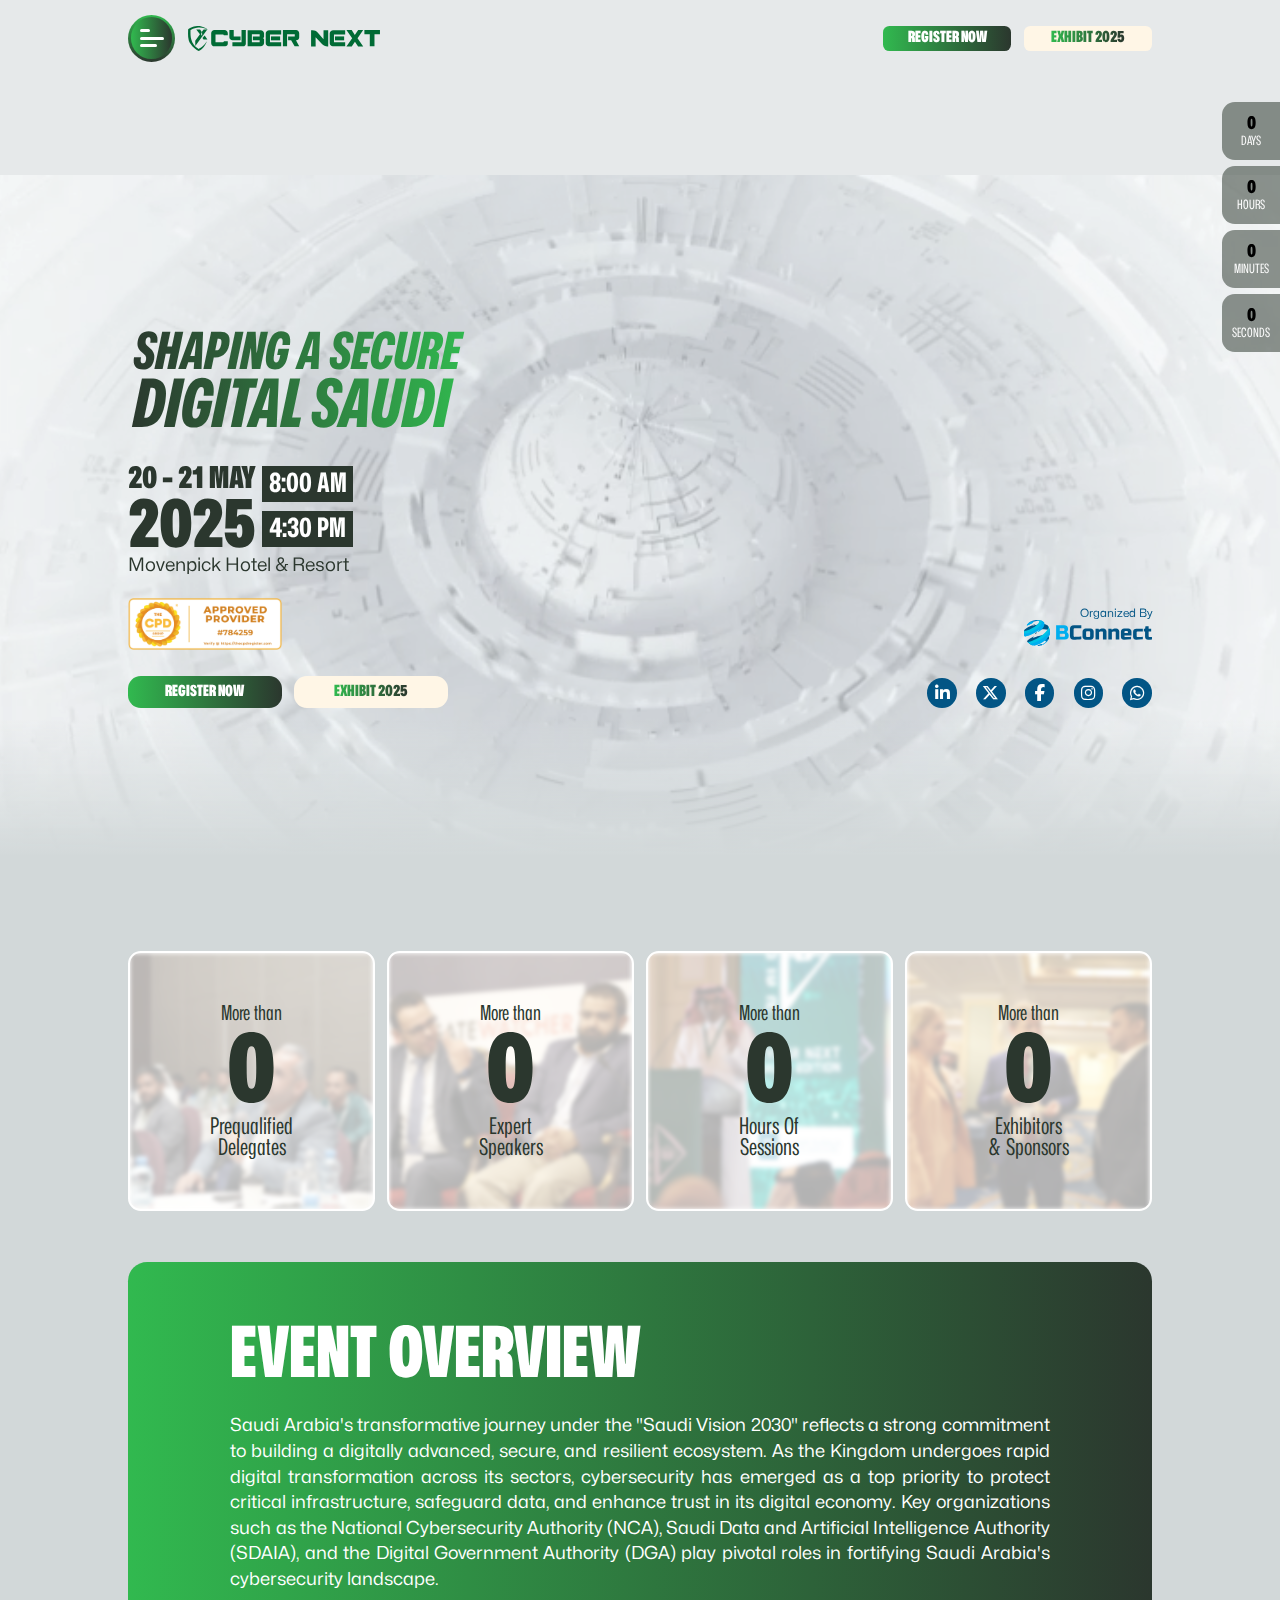
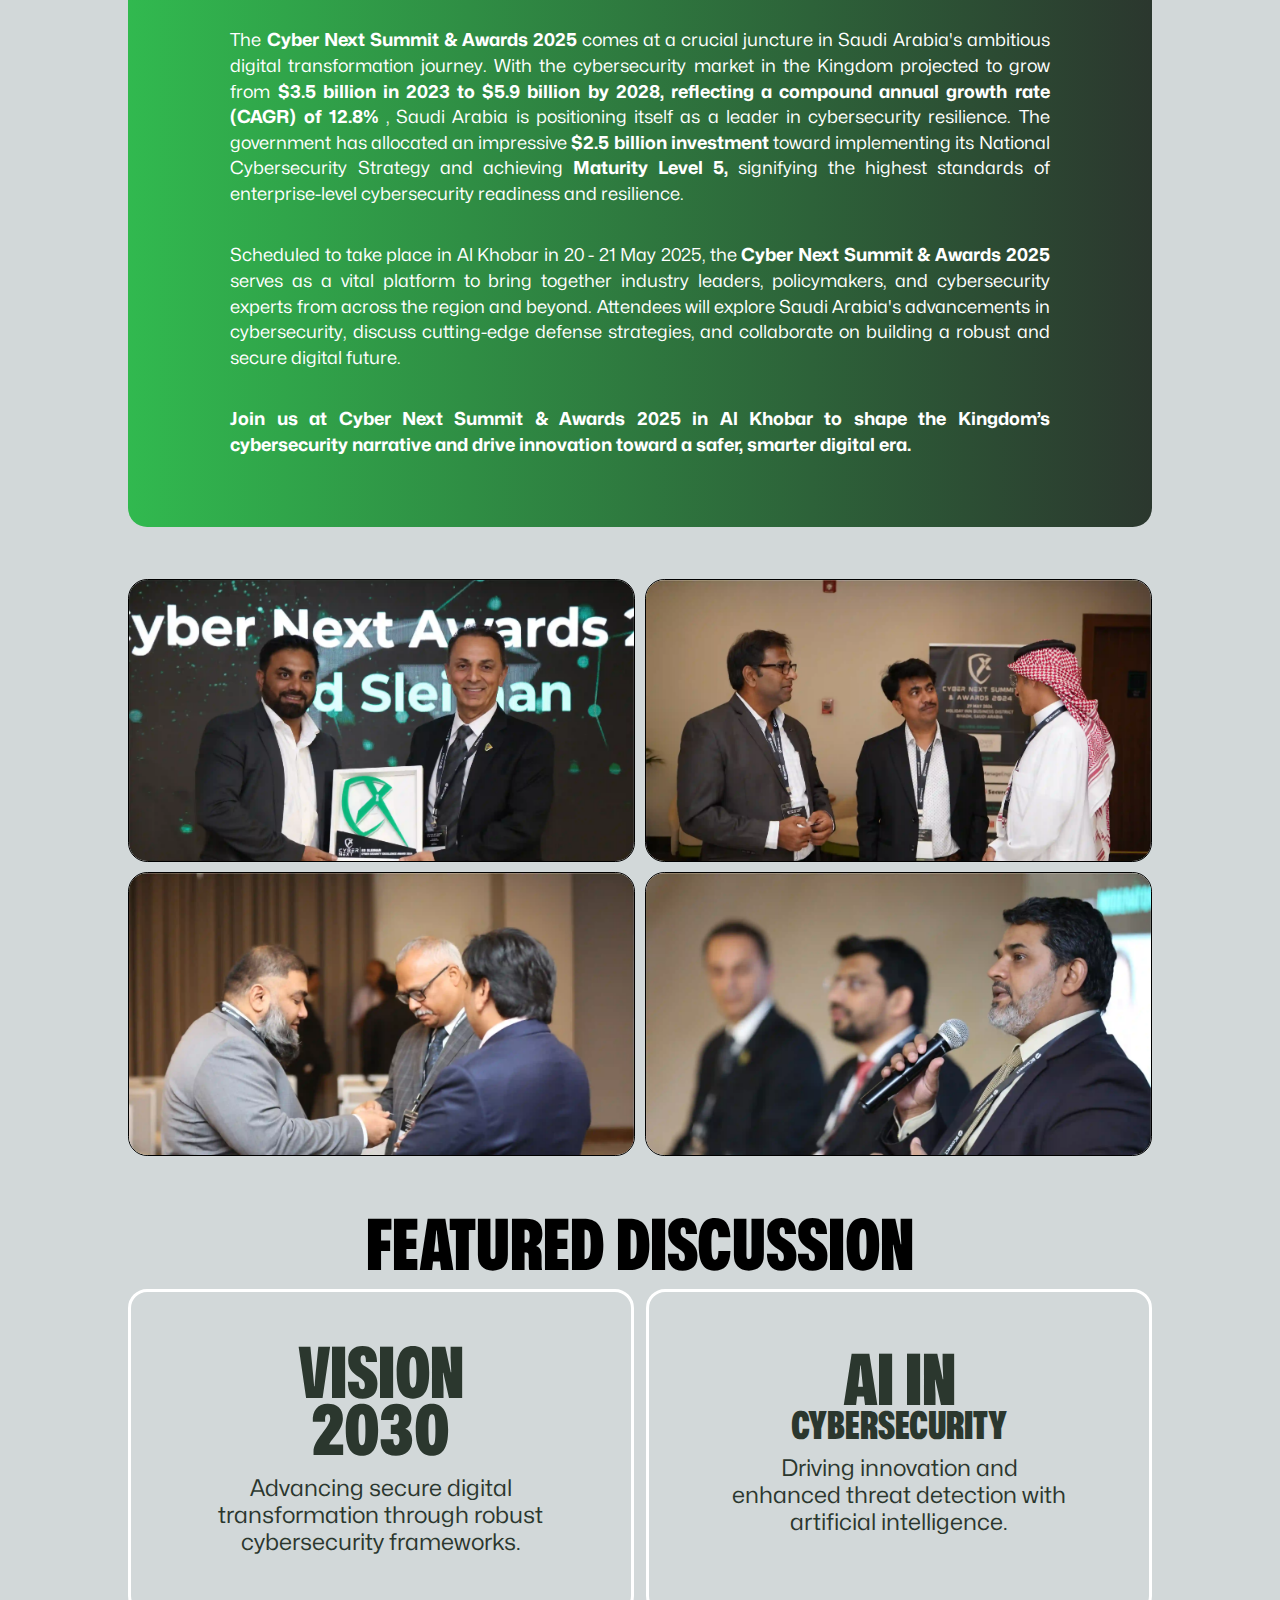
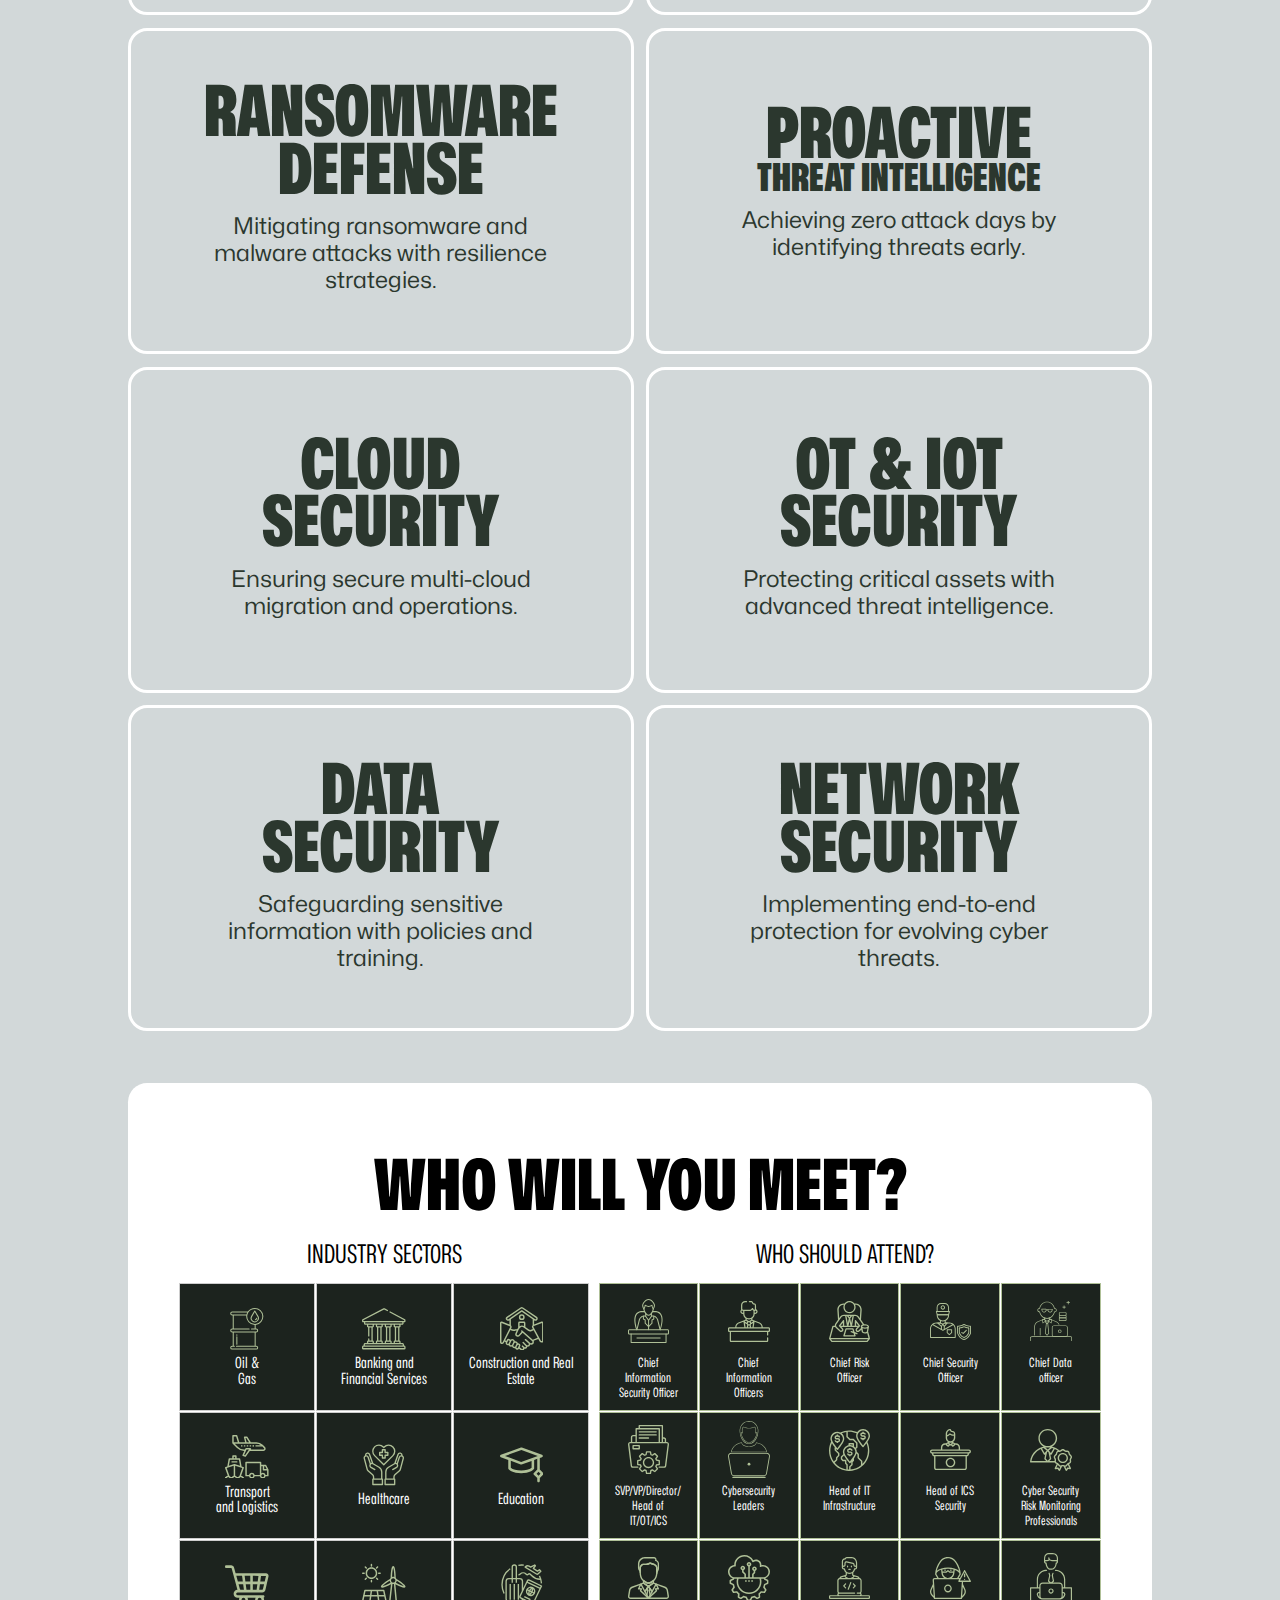
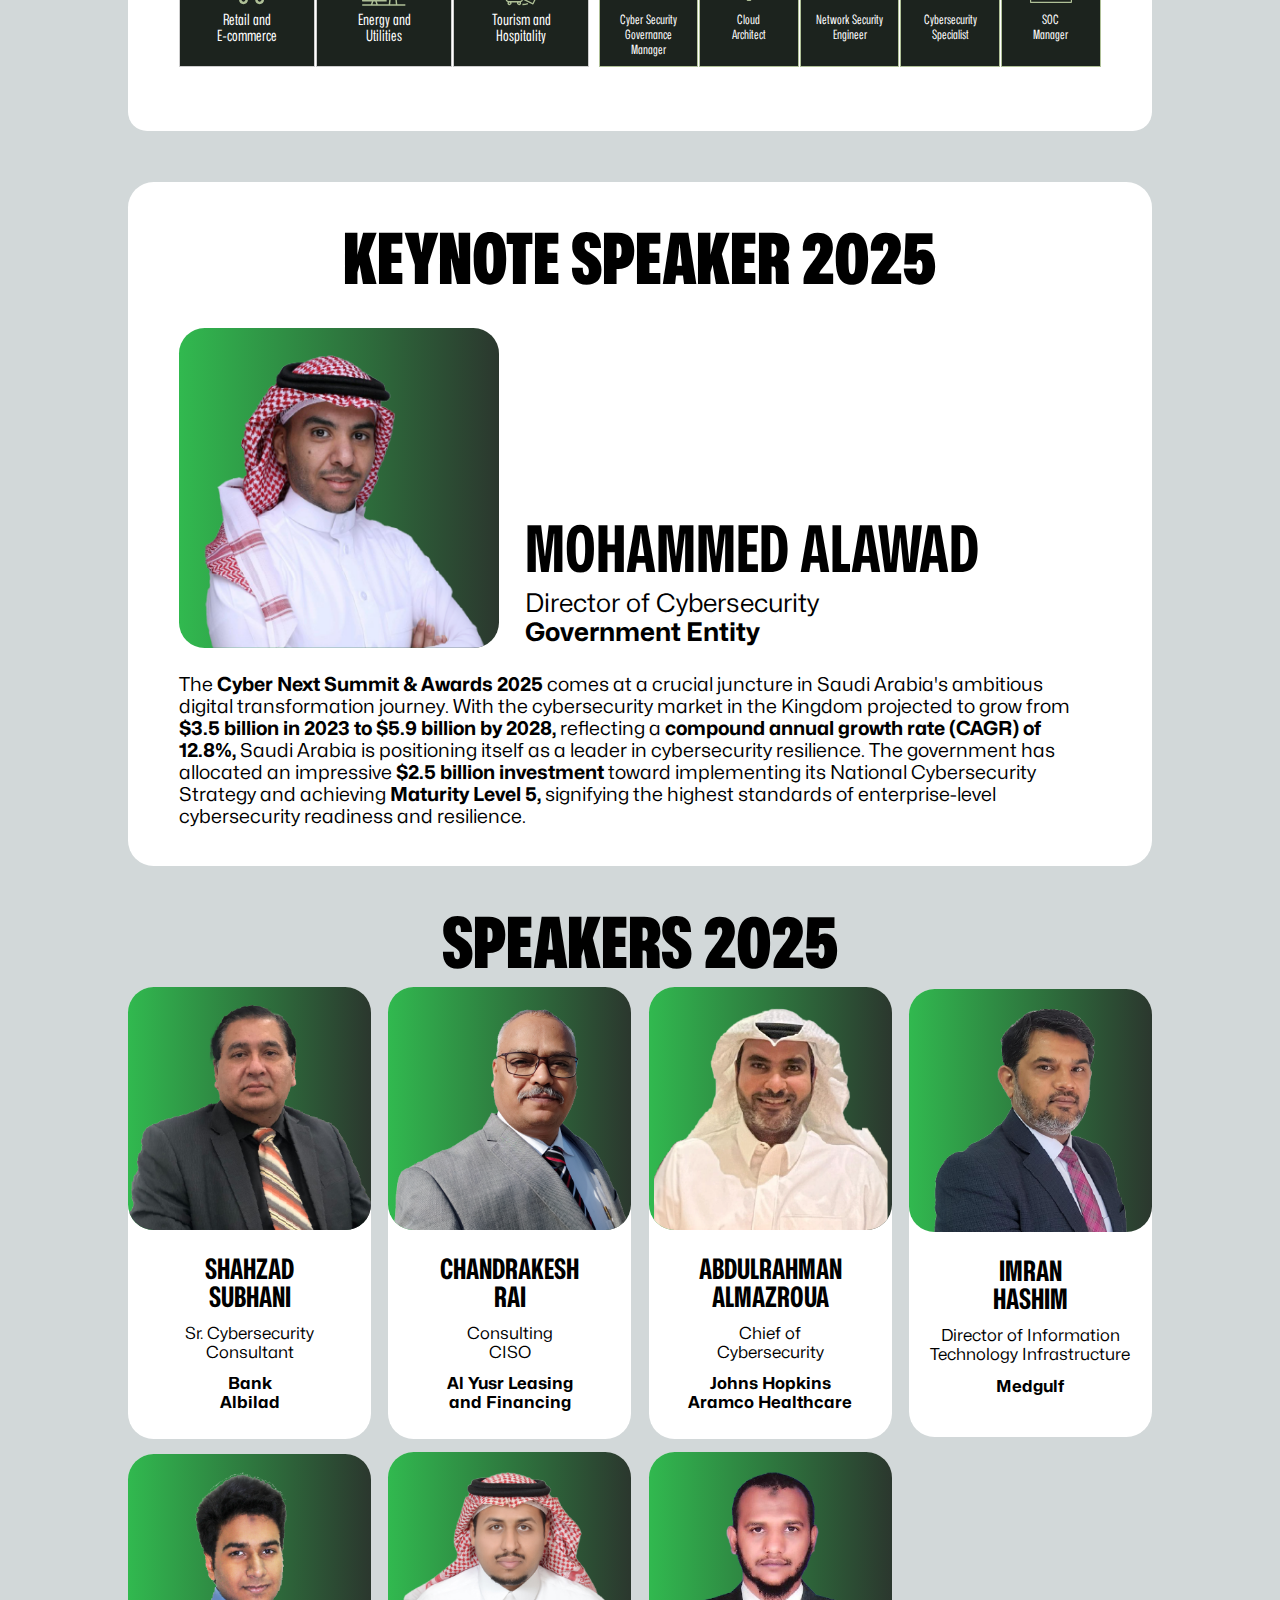
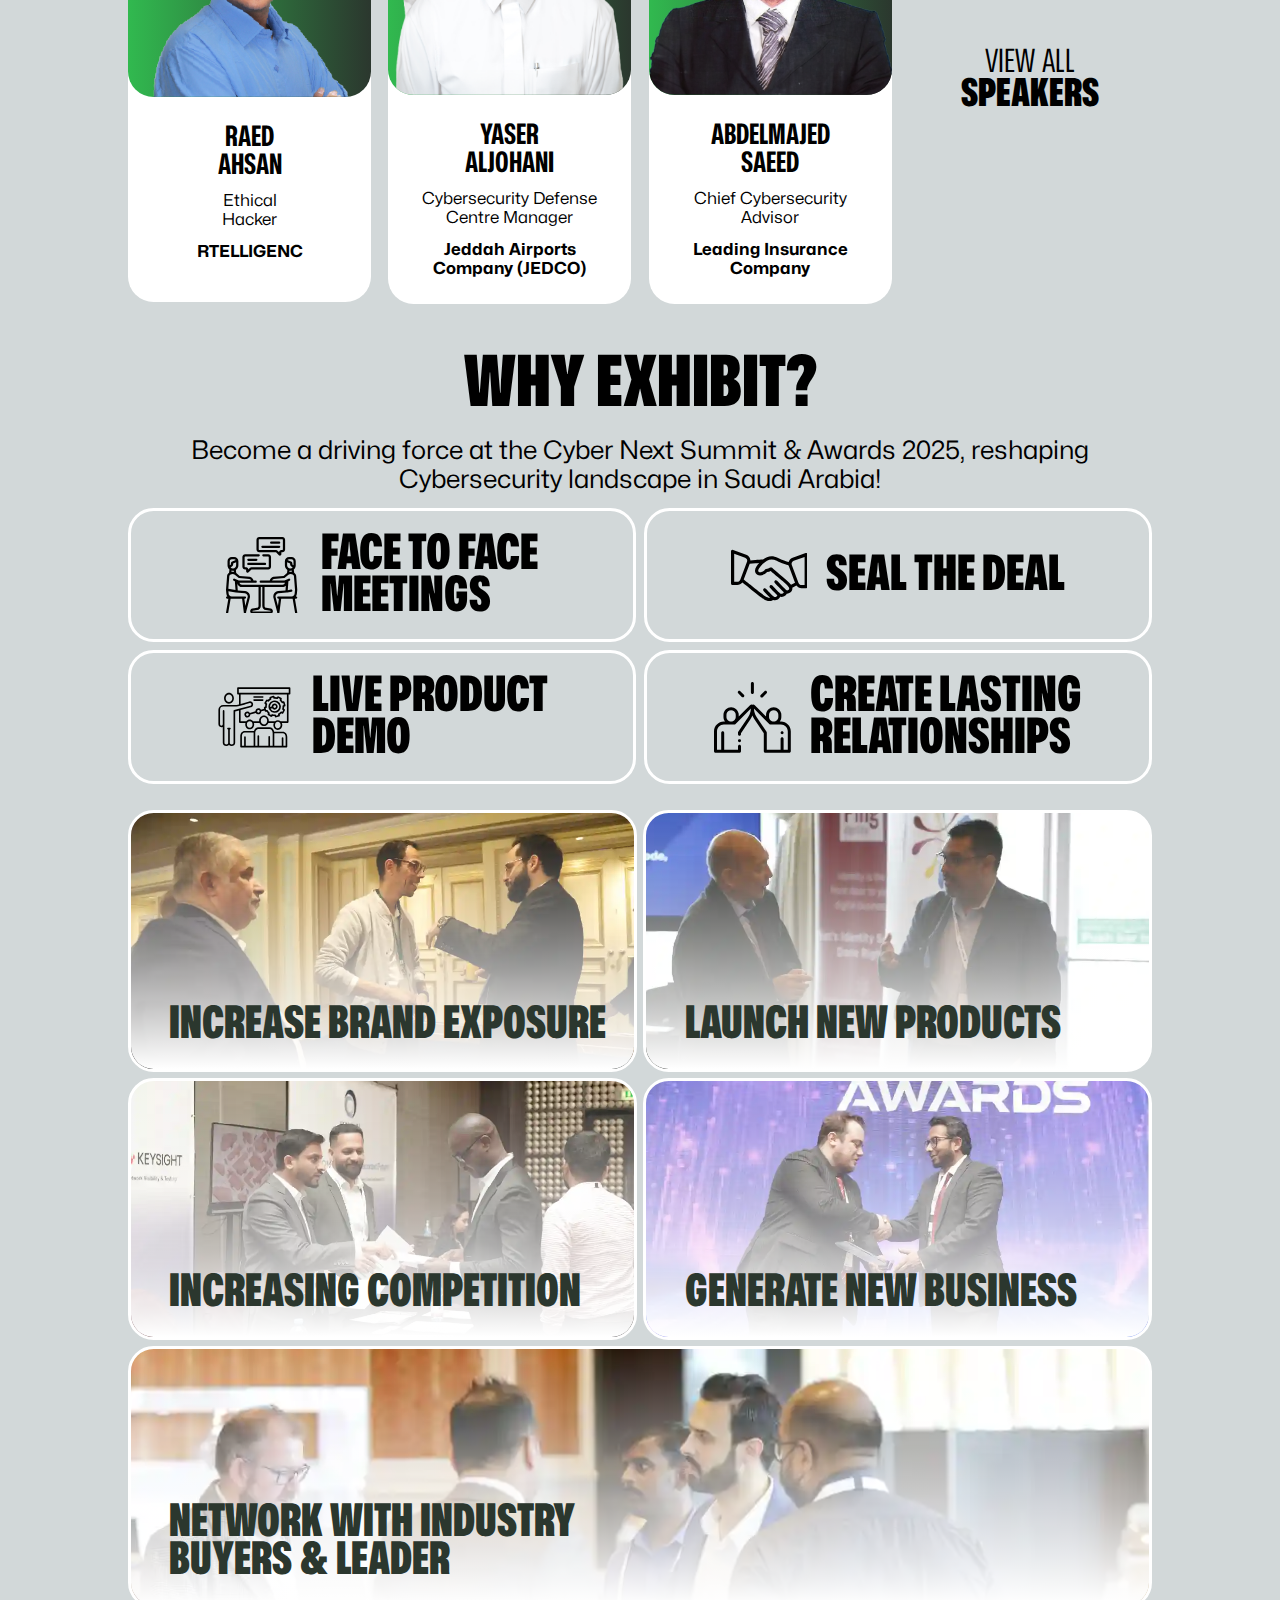
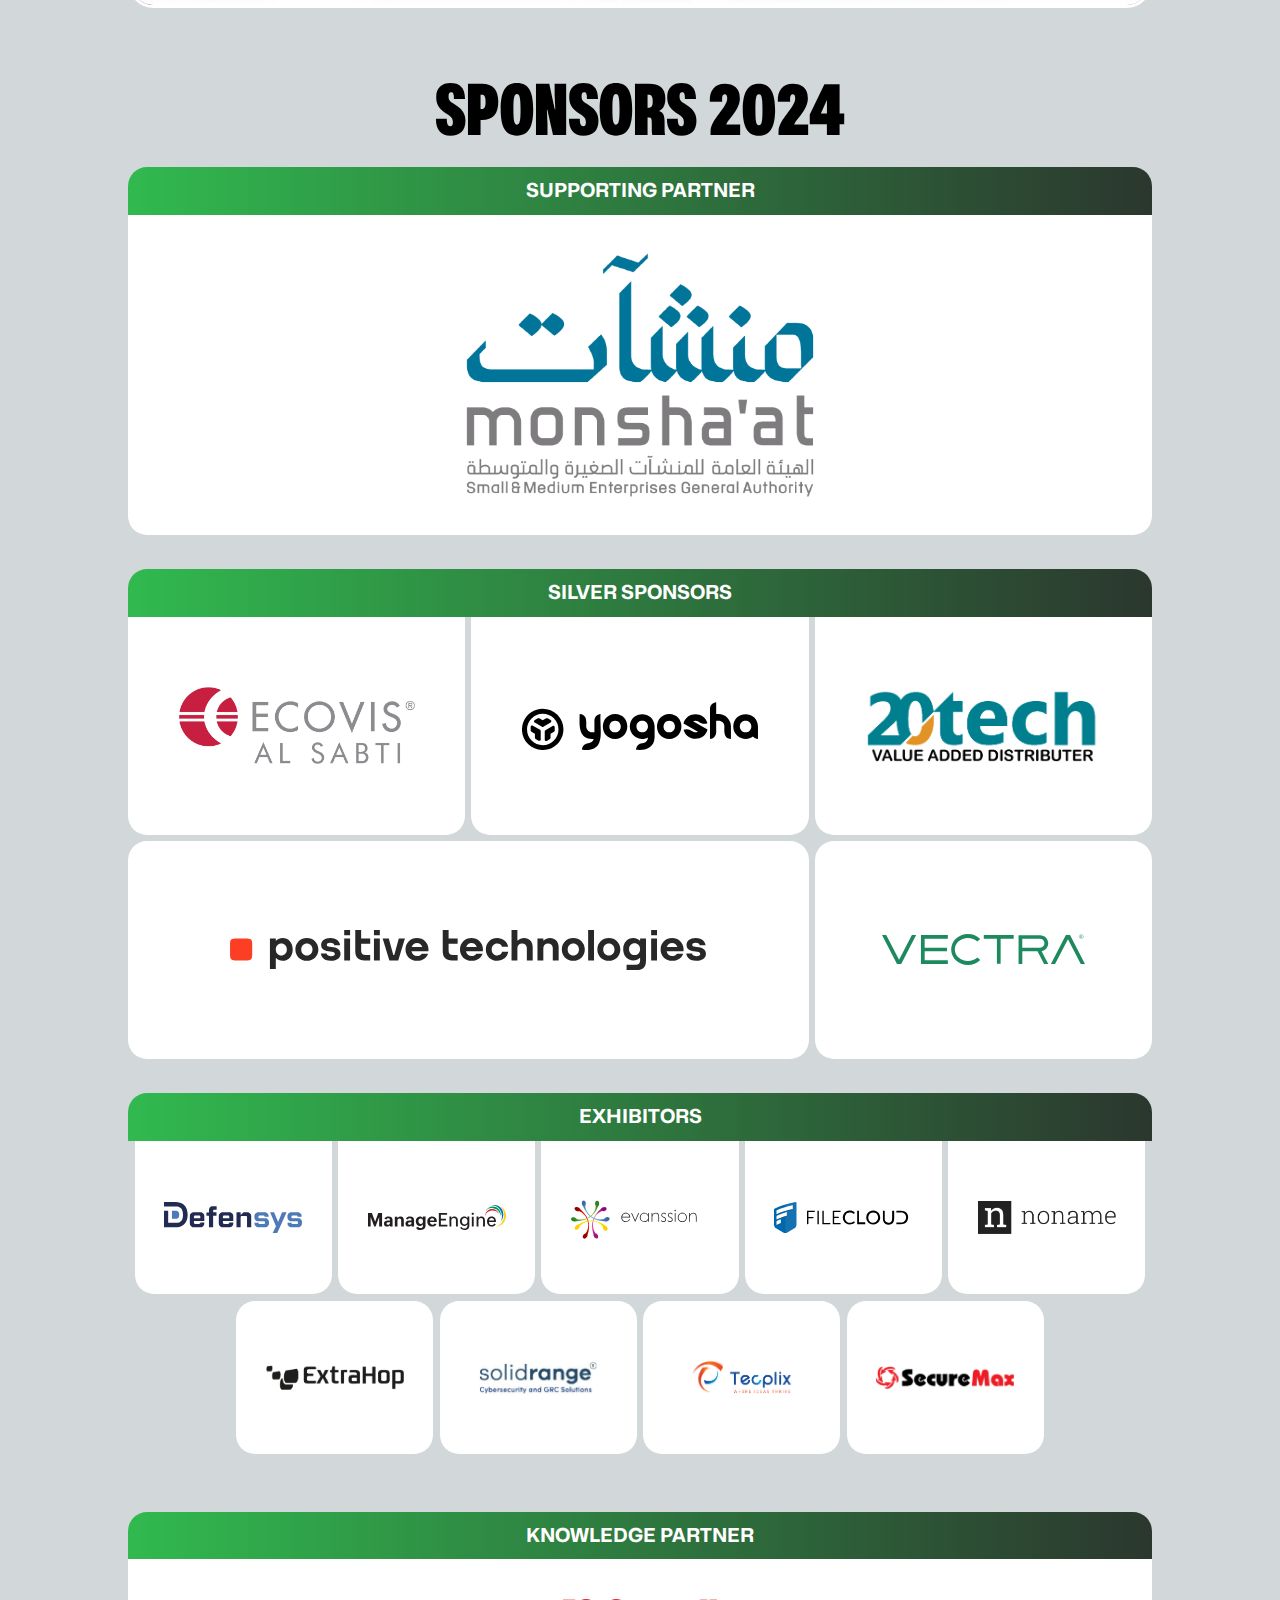
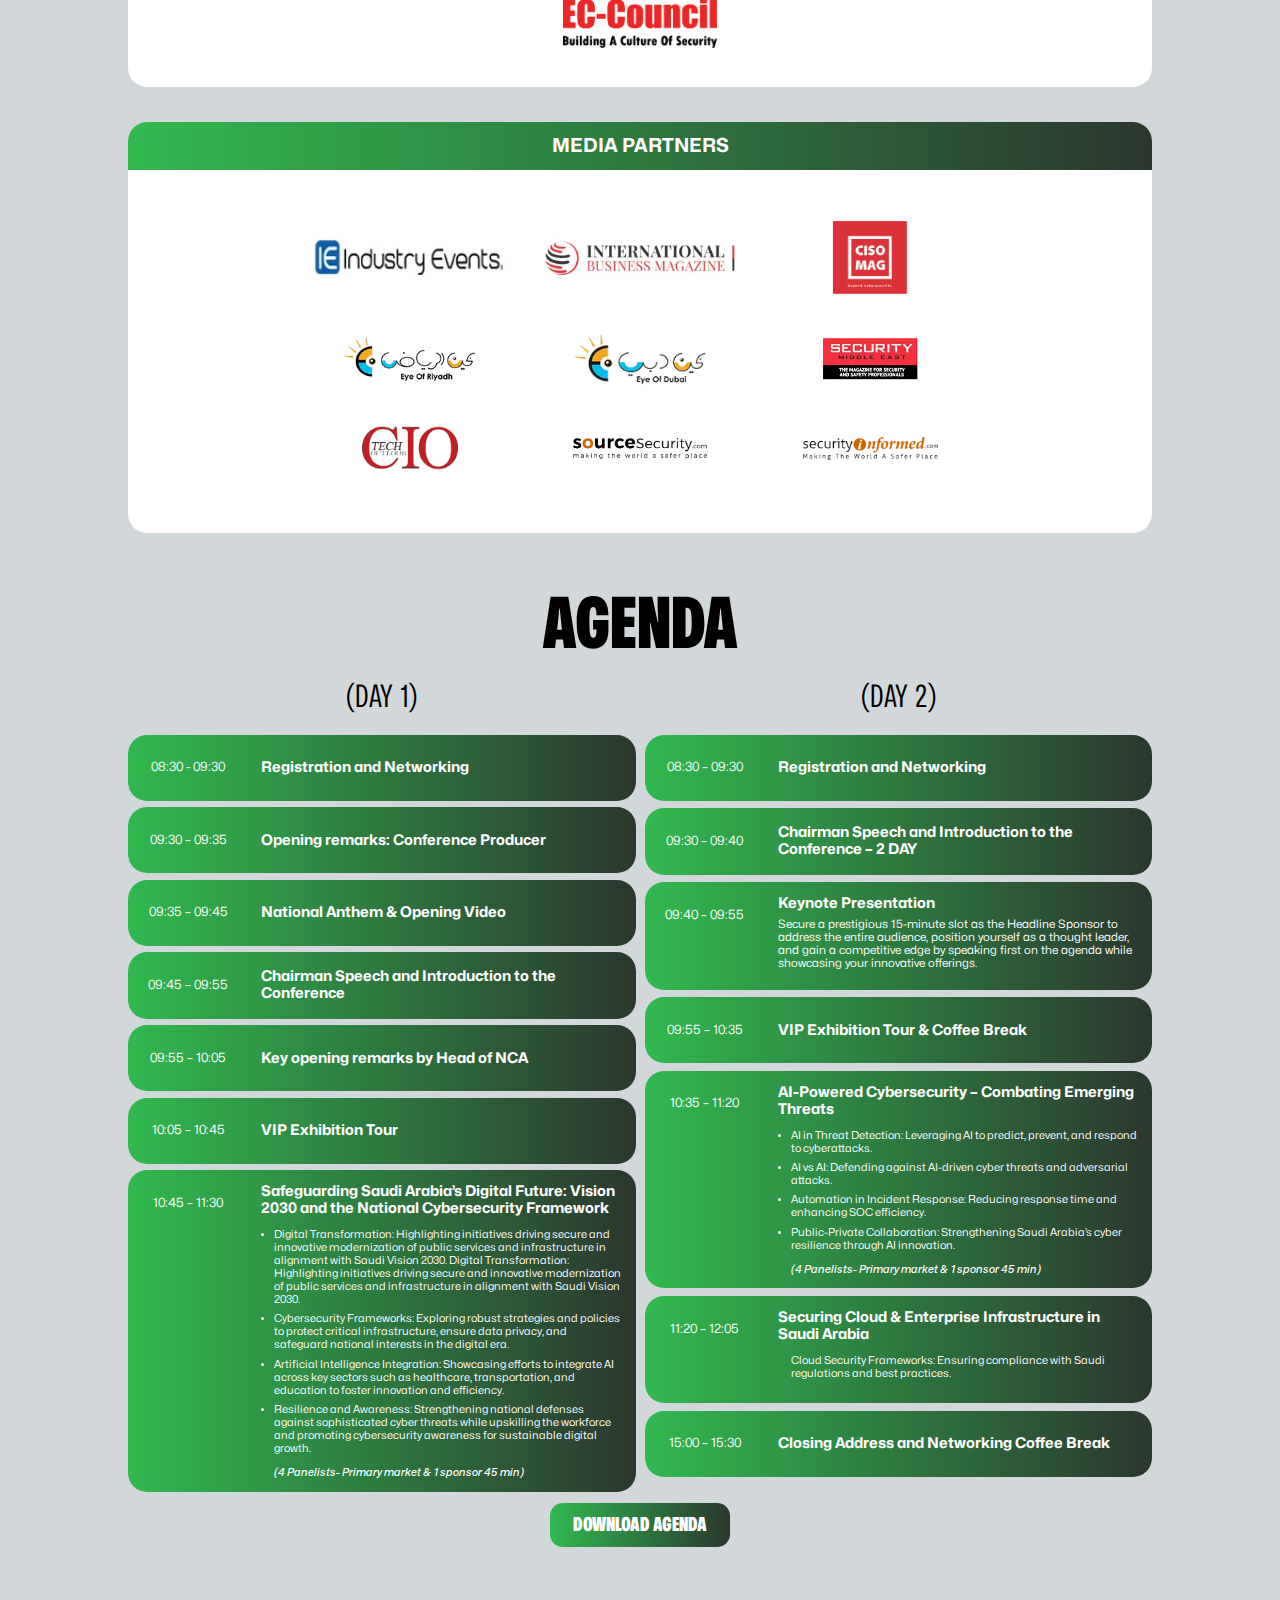
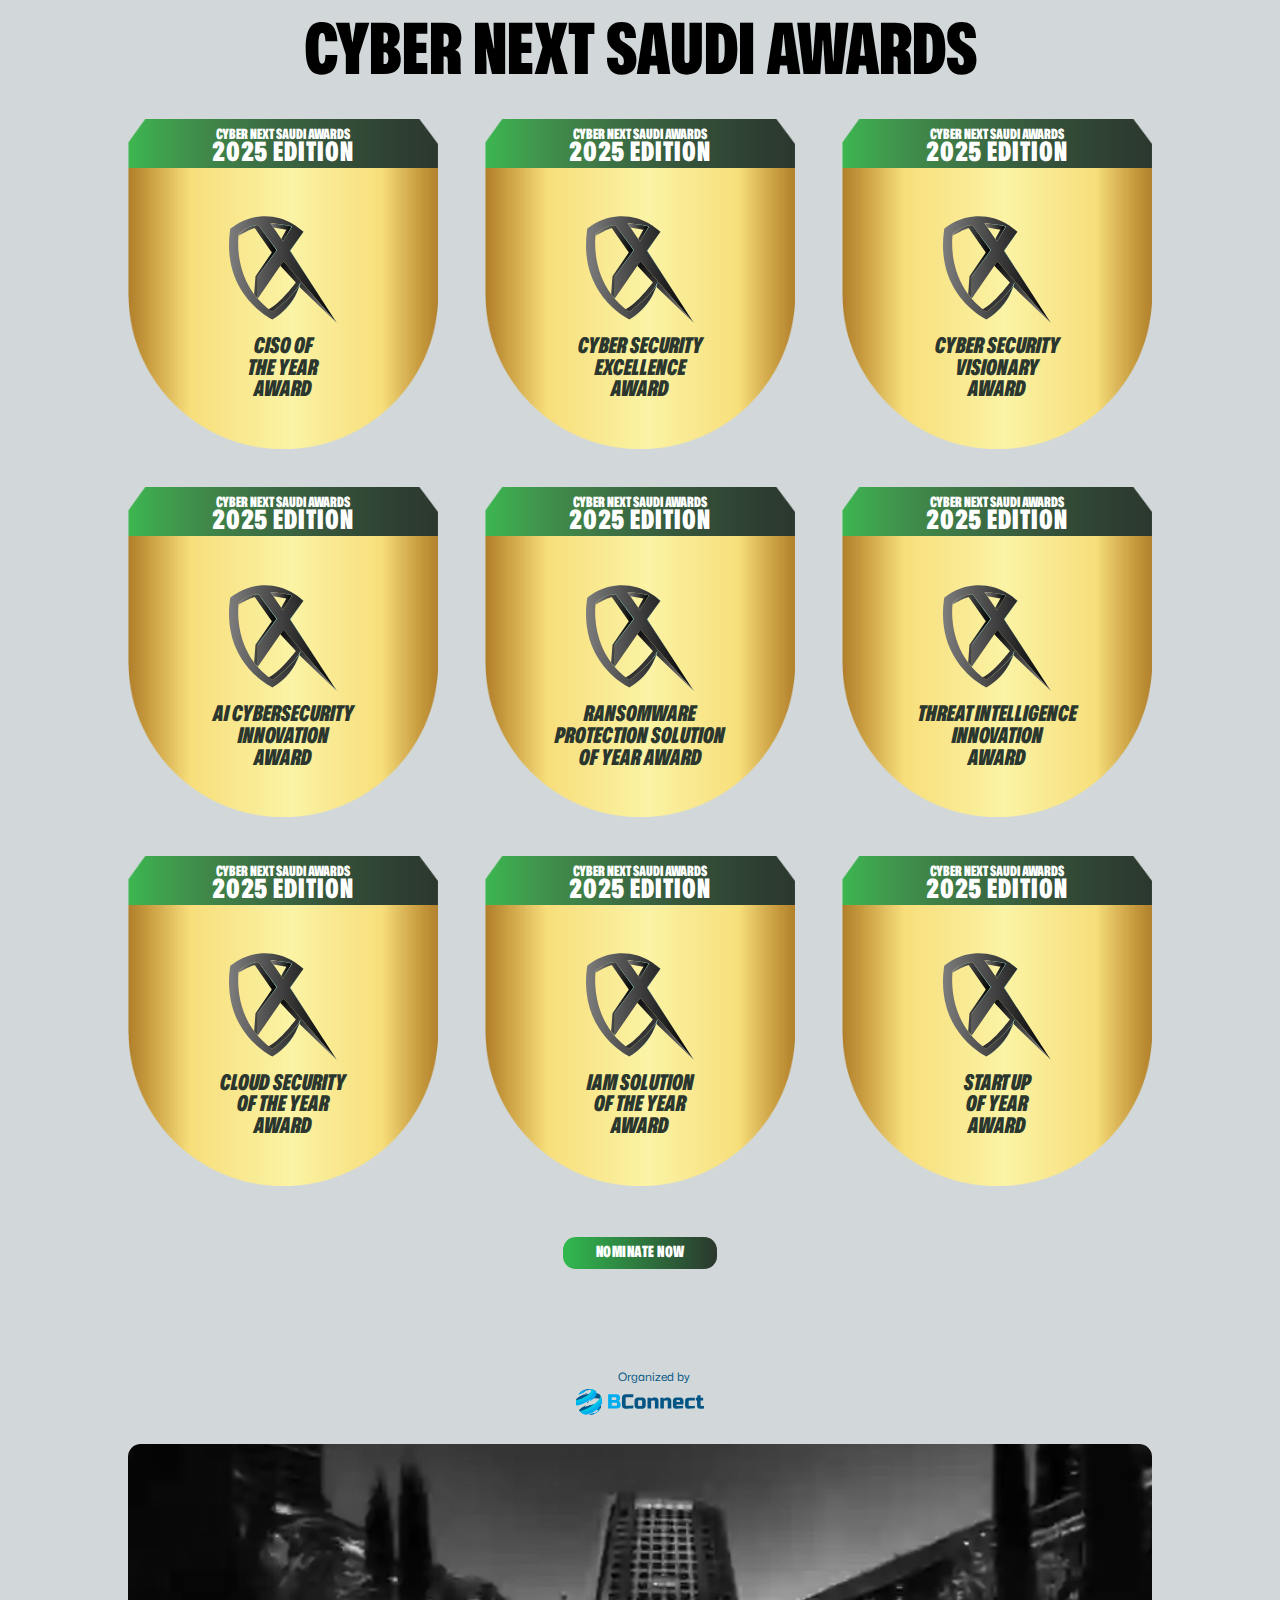
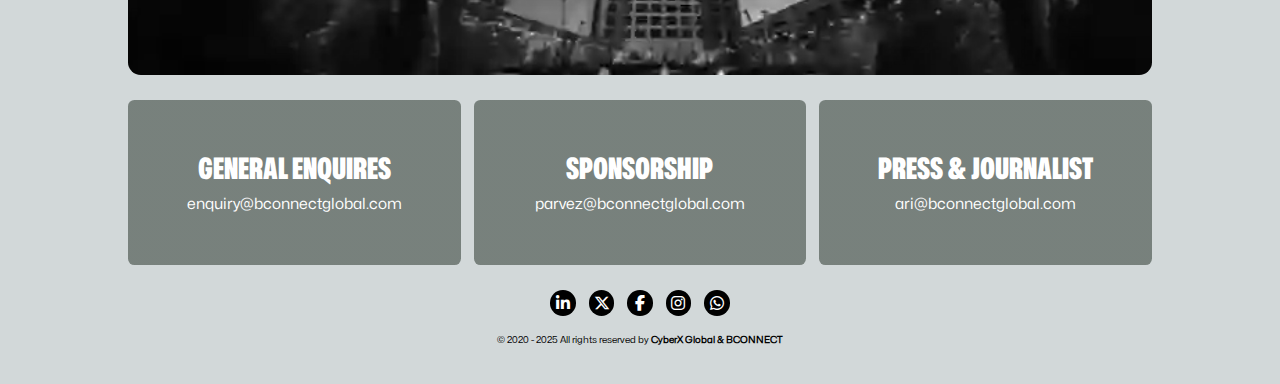
==== commit e8a3c7a7: "committing" ====
--- a/index.html
+++ b/index.html
@@ -6,10 +6,12 @@
     <meta name="viewport" content="width=device-width, initial-scale=1.0">
     <title>CYBER SAUDI WEBSITE</title>
     <link rel="stylesheet" href="https://cdnjs.cloudflare.com/ajax/libs/font-awesome/6.5.0/css/all.min.css">
+    
+    <link rel="stylesheet" href="https://cdnjs.cloudflare.com/ajax/libs/odometer.js/0.4.8/themes/odometer-theme-default.min.css" />
     <link rel="stylesheet" href="assets/css/styles.css">
 </head>
 
-<body>
+<body style=""> 
     <!-- Navbar -->
     <nav class="navbar" id="navbar">
         <div class="navbar-container">
@@ -23,7 +25,7 @@
                         </div>
                     </div>
                 </div>
-                <a target="_blank" class="event-logo"><img src="assets/cyber-next-saudi-arabia-logo-white.svg"
+                <a target="_blank" class="event-logo"><img src="assets/cyber-next-saudi-arabia-logo-green.svg"
                         alt=""></a>
             </div>
             <div class="hero-buttons">
@@ -97,36 +99,37 @@
         </div>
     </nav>
     <!-- HERO SECTION -->
-    <section class="hero" id="hero">
+    <section class="hero" id="hero" >
         <video src="assets/video/bg-cybersecurity-video.mp4" autoplay muted loop class="hero-vid"></video>
 
-        <div class="countdown" id="countdown rel">
-            <div class="count-b c1st rel">
-                <div class="dig" id="day-box"></div>
-                <div class="count-t">DAYS</div>
-            </div>
-            <div class="count-b rel">
-                <div class="dig" id="hour-box"></div>
-                <div class="count-t">HOURS</div>
-            </div>
-            <div class="count-b rel">
-                <div class="dig" id="min-box"></div>
-                <div class="count-t">MINUTES</div>
-            </div>
-            <div class="count-b rel">
-                <div class="dig" id="sec-box">
-                </div>
-                <div class="count-t" id="sect-box">SECONDS</div>
-            </div>
-        </div>
+        
         <div class="hero-patch"></div>
         <div class="hero-color-patch"></div>
         <div class="hero-container">
-            <img src="assets/images/cyberx_bahrain_logo.svg" alt="" class="mob-logo">
+            <img src="assets/cyber-next-saudi-arabia-logo-green.svg" alt="" class="mob-logo">
             <div class="tag-line-cont">
                 <div class="tag-line">
                     <div class="tag-span1">SHAPING A SECURE</div>
                     <div class="tag-span2">DIGITAL SAUDI</div>
+                </div>
+            </div>
+            <div class="countdown" id="countdown rel">
+                <div class="count-b c1st rel">
+                    <div class="dig" id="day-box"></div>
+                    <div class="count-t">DAYS</div>
+                </div>
+                <div class="count-b rel">
+                    <div class="dig" id="hour-box"></div>
+                    <div class="count-t">HOURS</div>
+                </div>
+                <div class="count-b rel">
+                    <div class="dig" id="min-box"></div>
+                    <div class="count-t">MINUTES</div>
+                </div>
+                <div class="count-b rel">
+                    <div class="dig" id="sec-box">
+                    </div>
+                    <div class="count-t" id="sect-box">SECONDS</div>
                 </div>
             </div>
             <div class="numbers-container">
@@ -190,28 +193,28 @@
                 <div class="num-box">
                     <div class="num-patch np1"></div>
                     <span class="more">More than</span>
-                    <div class="num-num">200</div>
+                    <div class="num-num" data-num="200"><span class="odometer">0</span></div>
                     <div class="num-des">Prequalified <br>
                         Delegates</div>
                 </div>
                 <div class="num-box">
                     <div class="num-patch np2"></div>
                     <span class="more">More than</span>
-                    <div class="num-num">25</div>
+                    <div class="num-num" data-num="25"><span class="odometer">0</span></div>
                     <div class="num-des">Expert <br>
                         Speakers</div>
                 </div>
                 <div class="num-box">
                     <div class="num-patch np3"></div>
                     <span class="more">More than</span>
-                    <div class="num-num">10</div>
+                    <div class="num-num" data-num="10"><span class="odometer">0</span></div>
                     <div class="num-des">Hours Of <br>
                         Sessions</div>
                 </div>
                 <div class="num-box">
                     <div class="num-patch np4"></div>
                     <span class="more">More than</span>
-                    <div class="num-num">30</div>
+                    <div class="num-num" data-num="30"><span class="odometer">0</span></div>
                     <div class="num-des">Exhibitors <br>
                         & Sponsors</div>
                 </div>
@@ -248,7 +251,7 @@
                 smarter digital era.</p>
         </div>
         <div class="over-pics">
-            <div class="over-pic">
+            <div class="over-pic" data-src="assets/gallery/gal-img-03-100.webp">
                 <img src="assets/gallery/gal-img-03-100.webp" alt="">
                 <div class="icon"><svg xmlns="http://www.w3.org/2000/svg" id="Layer_1" data-name="Layer 1"
                         viewBox="0 0 258.59 258.59">
@@ -265,7 +268,7 @@
                             d="M50.51,0H208.08a50.61,50.61,0,0,1,50.51,50.51V208.08a50.62,50.62,0,0,1-50.51,50.51H50.51A50.61,50.61,0,0,1,0,208.08V50.51A50.59,50.59,0,0,1,50.51,0Zm3,195.58A9.47,9.47,0,0,0,63,205.05h49.56a9.47,9.47,0,0,0,.19-18.94H85.87l35.25-35.25a9.47,9.47,0,0,0-13.39-13.4L72.47,172.72V146a9.47,9.47,0,0,0-18.93,0ZM205.05,63a9.47,9.47,0,0,0-9.47-9.47H146a9.47,9.47,0,1,0-.2,18.93.67.67,0,0,0,.2,0h26.7l-35.26,35.26a9.47,9.47,0,0,0,13.4,13.39h0l35.25-35.25v26.7a9.47,9.47,0,0,0,18.94,0Z" />
                     </svg></div>
             </div>
-            <div class="over-pic">
+            <div class="over-pic" data-src="assets/gallery/gal-img-04.webp">
                 <img src="assets/gallery/gal-img-04.webp" alt="">
                 <div class="icon"><svg xmlns="http://www.w3.org/2000/svg" id="Layer_1" data-name="Layer 1"
                         viewBox="0 0 258.59 258.59">
@@ -282,7 +285,7 @@
                             d="M50.51,0H208.08a50.61,50.61,0,0,1,50.51,50.51V208.08a50.62,50.62,0,0,1-50.51,50.51H50.51A50.61,50.61,0,0,1,0,208.08V50.51A50.59,50.59,0,0,1,50.51,0Zm3,195.58A9.47,9.47,0,0,0,63,205.05h49.56a9.47,9.47,0,0,0,.19-18.94H85.87l35.25-35.25a9.47,9.47,0,0,0-13.39-13.4L72.47,172.72V146a9.47,9.47,0,0,0-18.93,0ZM205.05,63a9.47,9.47,0,0,0-9.47-9.47H146a9.47,9.47,0,1,0-.2,18.93.67.67,0,0,0,.2,0h26.7l-35.26,35.26a9.47,9.47,0,0,0,13.4,13.39h0l35.25-35.25v26.7a9.47,9.47,0,0,0,18.94,0Z" />
                     </svg></div>
             </div>
-            <div class="over-pic">
+            <div class="over-pic" data-src="assets/gallery/gal-img-01.webp">
                 <img src="assets/gallery/gal-img-01.webp" alt="">
                 <div class="icon"><svg xmlns="http://www.w3.org/2000/svg" id="Layer_1" data-name="Layer 1"
                         viewBox="0 0 258.59 258.59">
@@ -299,7 +302,7 @@
                             d="M50.51,0H208.08a50.61,50.61,0,0,1,50.51,50.51V208.08a50.62,50.62,0,0,1-50.51,50.51H50.51A50.61,50.61,0,0,1,0,208.08V50.51A50.59,50.59,0,0,1,50.51,0Zm3,195.58A9.47,9.47,0,0,0,63,205.05h49.56a9.47,9.47,0,0,0,.19-18.94H85.87l35.25-35.25a9.47,9.47,0,0,0-13.39-13.4L72.47,172.72V146a9.47,9.47,0,0,0-18.93,0ZM205.05,63a9.47,9.47,0,0,0-9.47-9.47H146a9.47,9.47,0,1,0-.2,18.93.67.67,0,0,0,.2,0h26.7l-35.26,35.26a9.47,9.47,0,0,0,13.4,13.39h0l35.25-35.25v26.7a9.47,9.47,0,0,0,18.94,0Z" />
                     </svg></div>
             </div>
-            <div class="over-pic">
+            <div class="over-pic" data-src="assets/gallery/gal-img-02.webp">
                 <img src="assets/gallery/gal-img-02.webp" alt="">
                 <div class="icon"><svg xmlns="http://www.w3.org/2000/svg" id="Layer_1" data-name="Layer 1"
                         viewBox="0 0 258.59 258.59">
@@ -316,6 +319,13 @@
                             d="M50.51,0H208.08a50.61,50.61,0,0,1,50.51,50.51V208.08a50.62,50.62,0,0,1-50.51,50.51H50.51A50.61,50.61,0,0,1,0,208.08V50.51A50.59,50.59,0,0,1,50.51,0Zm3,195.58A9.47,9.47,0,0,0,63,205.05h49.56a9.47,9.47,0,0,0,.19-18.94H85.87l35.25-35.25a9.47,9.47,0,0,0-13.39-13.4L72.47,172.72V146a9.47,9.47,0,0,0-18.93,0ZM205.05,63a9.47,9.47,0,0,0-9.47-9.47H146a9.47,9.47,0,1,0-.2,18.93.67.67,0,0,0,.2,0h26.7l-35.26,35.26a9.47,9.47,0,0,0,13.4,13.39h0l35.25-35.25v26.7a9.47,9.47,0,0,0,18.94,0Z" />
                     </svg></div>
             </div>
+            <!-- Popup -->
+<div class="popup">
+    <span class="close">&times;</span>
+    <img class="popup-img" src="" alt="Gallery Image">
+    <button class="prev">&#10094;</button>
+    <button class="next">&#10095;</button>
+</div>
         </div>
     </section>
     <!-- featured discussion -->
@@ -383,8 +393,8 @@
         <div class="who-container">
             <div class="title">WHO WILL YOU MEET?</div>
             <div class="who-names">
-                <div class="who-name"> INDUSTRY SECTORS</div>
-                <div class="who-name">WHO SHOULD ATTEND?</div>
+                <div class="who-name wn1"> INDUSTRY SECTORS</div>
+                <div class="who-name wn2">WHO SHOULD ATTEND?</div>
             </div>
             <div class="who-cont">
                 <div class="who-boxes target-boxes">
@@ -571,7 +581,7 @@
                             <img src="assets/icons/job title/chief-risk-officer-icon.svg" alt="">
 
                         </div>
-                        <div class="j-des">Chief Risk Officer</div>
+                        <div class="j-des">Chief Risk <br> Officer</div>
                     </div>
                     <div class="job-box">
                         <div class="j-icon">
@@ -583,13 +593,13 @@
                         <div class="j-icon">
                             <img src="assets/icons/job title/chief-data-officer-icon.svg" alt="">
                         </div>
-                        <div class="j-des">Chief Data officer</div>
+                        <div class="j-des">Chief Data <br> officer</div>
                     </div>
                     <div class="job-box">
                         <div class="j-icon">
                             <img src="assets/icons/job title/svp-vp-director-head-it-ot-ics-icon.svg" alt="">
                         </div>
-                        <div class="j-des">SVP/VP/Director/Head of IT/OT/ICS</div>
+                        <div class="j-des">SVP/VP/Director/ Head of IT/OT/ICS</div>
                     </div>
                     <div class="job-box">
                         <div class="j-icon">
@@ -626,7 +636,7 @@
                         <div class="j-icon">
                             <img src="assets/icons/job title/cloud-architect-icon.svg" alt="">
                         </div>
-                        <div class="j-des">Cloud Architect</div>
+                        <div class="j-des">Cloud <br> Architect</div>
                     </div>
                     <div class="job-box">
                         <div class="j-icon">
@@ -644,7 +654,7 @@
                         <div class="j-icon">
                             <img src="assets/icons/job title/soc-manager-icon.png.svg" alt="">
                         </div>
-                        <div class="j-des">SOC Manager</div>
+                        <div class="j-des">SOC <br> Manager</div>
                     </div>
                 </div>
             </div>
@@ -743,10 +753,10 @@
                         Company</div>
                 </div>
                 <div class="spk-box view">
-                    <div id="view-all">
+                    <a id="view-all">
                         <span class="v">VIEW ALL</span>
-                        <span class="s">SPEAKERS<img class="spk-view" src="assets/view-btn.svg" alt=""></span>
-                    </div>
+                        <span class="s">SPEAKERS</span>
+                    </a>
                 </div>
             </div>
         </div>
@@ -854,7 +864,7 @@
     </div>
 
     <!-- Sponsors Section -->
-    <section class="sponsors" id="sponsors">
+    <section class="sponsors" id="sponsors" >
         <div class="title">SPONSORS 2024</div>
         <div class="spon-container">
             <div class="spon-cont spon1" data-aos="fade-up">
@@ -896,7 +906,7 @@
                     </div>
 
                     <div class="spon-box sb-border">
-                        <img src="assets/images/sponsors/vectra-sponsor.svg" alt="" style="width: 30%;"
+                        <img src="assets/images/sponsors/vectra-sponsor.svg" alt="" style="width: 60%;"
                             class="spon-img">
                     </div>
 
@@ -910,34 +920,34 @@
                     </div>
 
                     <div class="spon-box">
-                        <img src="assets/images/sponsors/manage-engine-exhibitor.svg" alt="" style="width: 50%;"
+                        <img src="assets/images/sponsors/manage-engine-exhibitor.svg" alt="" style="width: 70%;"
                             class="spon-img">
                     </div>
 
                     <div class="spon-box">
-                        <img src="assets/images/sponsors/evanssion-exhibitor.svg" alt="" style="width: 60%;"
+                        <img src="assets/images/sponsors/evanssion-exhibitor.svg" alt="" 
                             class="spon-img">
                     </div>
 
                     <div class="spon-box">
-                        <img src="assets/images/sponsors/filecloud-exhibitor.svg" alt="" style="width: 50%;"
+                        <img src="assets/images/sponsors/filecloud-exhibitor.svg" alt="" 
                             class="spon-img">
                     </div>
 
+                    <div class="spon-box">
+                        <img src="assets/images/sponsors/no-name-exhibitor.png" alt="" class="spon-img">
+                    </div>
                     <div class="spon-box sb-border">
-                        <img src="assets/images/sponsors/no-name-exhibitor.png" alt="" class="spon-img">
-                    </div>
+                        <img src="assets/images/sponsors/extrahop-exhibitor.png" alt=""
+                            class="spon-img">
+                    </div>
+
                     <div class="spon-box sb-border">
-                        <img src="assets/images/sponsors/extrahop-exhibitor.png" alt="" style="width: 50%;"
-                            class="spon-img">
+                        <img src="assets/images/sponsors/solidrange-exhibitor (1).png" alt="" style="width: 60%;" class="spon-img">
                     </div>
 
                     <div class="spon-box sb-border">
-                        <img src="assets/images/sponsors/media/" alt="" style="width: 60%;" class="spon-img">
-                    </div>
-
-                    <div class="spon-box sb-border">
-                        <img src="assets/images/sponsors/tecplix-exhibitor.png" alt="" style="width: 50%;"
+                        <img src="assets/images/sponsors/tecplix-exhibitor.png" alt="" style="width: 55%;"
                             class="spon-img">
                     </div>
 
@@ -1011,10 +1021,12 @@
     </section>
     <!-- agenda -->
 
-    <section class="agenda" id="agenda">
-        <div class="agn-heading" data-aos="fade-down">AGENDA</div>
+    <section class="agenda" id="agenda" >
+        <div class="title" data-aos="fade-down">AGENDA</div>
         <div class="agn-cont">
             <div class="ag-page">
+            <div class="ag-head">(DAY 1)</div> 
+            <div class="ag-carousel">
                 <div class="agn-box" data-aos="fade-down">
                     <div class="agn-time">08:30 - 09:30</div>
                     <div class="agn-desc">
@@ -1039,150 +1051,117 @@
                 <div class="agn-box" data-aos="fade-down">
                     <div class="agn-time">09:45 – 09:55</div>
                     <div class="agn-desc">
-                        <div class="desc-main">Chairman Speech and Introduction to the Summit</div>
+                        <div class="desc-main">Chairman Speech and Introduction
+                            to the Conference</div>
                     </div>
                 </div>
 
                 <div class="agn-box" data-aos="fade-down">
                     <div class="agn-time">09:55 – 10:05</div>
                     <div class="agn-desc">
-                        <div class="desc-main">Opening Keynote Speech by Senior Representative, Government of Kuwait
-                        </div>
+                        <div class="desc-main"> Key opening remarks by Head of NCA</div>
                     </div>
                 </div>
 
                 <div class="agn-box" data-aos="fade-down">
                     <div class="agn-time">10:05 – 10:45</div>
                     <div class="agn-desc">
-                        <div class="desc-main">VIP Exhibition Tour</div>
+                        <div class="desc-main"> VIP Exhibition Tour</div>
                     </div>
                 </div>
 
                 <div class="agn-box" data-aos="fade-down">
                     <div class="agn-time">10:45 – 11:30</div>
                     <div class="agn-desc">
-                        <div class="desc-main">Safeguarding Kuwait’s Digital Future: Vision 2035 and the
-                            National Cybersecurity Framework</div>
+                        <div class="desc-main">Safeguarding Saudi Arabia’s Digital
+                            Future: Vision 2030 and the National
+                            Cybersecurity Framework</div>
                         <ul class="desc-sub">
-                            <li>Harnessing Digital Transformation: Exploring its role as a catalyst for a secure
-                                and innovative future.</li>
-                            <li>The National Cybersecurity Strategy: Objectives, vision, and safeguarding
-                                national interests in the digital age.</li>
-                            <li>Government Leadership: Establishing robust cybersecurity frameworks to drive
-                                secure digital transformation.</li>
-                            <li>Protecting Critical Infrastructure: Ensuring the security of vital assets for
-                                sustainable economic development.</li>
-                            <li> Building Resilience: Strengthening national security against evolving cyber threats.
-                            </li>
-                            <li>Empowering Through Education: Upskilling the workforce and fostering
-                                cybersecurity awareness across sectors.</li>
+                            <li> Digital Transformation: Highlighting initiatives driving secure
+                                and innovative modernization of public services and infrastructure
+                                in alignment with Saudi Vision 2030. Digital Transformation: Highlighting
+                                initiatives driving secure and innovative modernization of public services
+                                and infrastructure in alignment with Saudi Vision 2030.</li>
+                            <li>Cybersecurity Frameworks: Exploring robust strategies and policies to
+                                protect critical infrastructure, ensure data privacy, and safeguard national
+                                interests in the digital era.</li>
+                            <li>Artificial Intelligence Integration: Showcasing efforts to integrate AI
+                                across key sectors such as healthcare, transportation, and education to
+                                foster innovation and efficiency.</li>
+                            <li> Resilience and Awareness: Strengthening national defenses against
+                                sophisticated cyber threats while upskilling the workforce and promoting
+                                cybersecurity awareness for sustainable digital growth.</li>
+                           
                         </ul>
                         <span>(4 Panelists- Primary market & 1 sponsor 45 min)</span>
                     </div>
                 </div>
 
+            </div>
+                <!-- <div class="ag-blur-left"></div> -->
+            </div>
+            
+            <div class="ag-page">
+            <div class="ag-head">(DAY 2)</div> 
+            <div class="ag-carousel">
                 <div class="agn-box" data-aos="fade-down">
-                    <div class="agn-time">11:30 – 11:45</div>
+                    <div class="agn-time">08:30 – 09:30</div>
+                    <div class="agn-desc">
+                        <div class="desc-main">Registration and Networking</div>
+                    </div>
+                </div>
+
+                <div class="agn-box ag-inv" data-aos="fade-down">
+                    <div class="agn-time">09:30 – 09:40</div>
+                    <div class="agn-desc">
+                        <div class="desc-main">Chairman Speech and Introduction to
+                            the Conference – 2 DAY</div>
+                    </div>
+                </div>
+                <div class="agn-box" data-aos="fade-down">
+                    <div class="agn-time">09:40 – 09:55</div>
                     <div class="agn-desc">
                         <div class="desc-main">Keynote Presentation</div>
-                        <p class="desc-sub">
-                            Secure a prestigious 15-minute slot as the Headline Sponsor to address the entire
-                            audience, position yourself as a thought leader, and gain a competitive edge by
-                            speaking first on the agenda while showcasing your innovative offerings.
-                        </p>
-                    </div>
-                </div>
-
+                        <p> Secure a prestigious 15-minute slot as the Headline Sponsor to address
+                            the entire audience, position yourself as a thought leader, and gain a
+                            competitive edge by speaking first on the agenda while showcasing
+                            your innovative offerings.</p>
+                    </div>
+                </div>
                 <div class="agn-box" data-aos="fade-down">
-                    <div class="agn-time">11:45 – 12:20 </div>
+                    <div class="agn-time">09:55 – 10:35</div>
                     <div class="agn-desc">
-                        <div class="desc-main">Securing the Cloud: Next-Generation Technologies and
-                            Zero Trust Strategies</div>
-                        <ul class="desc-sub">
-                            <li>Safeguarding sensitive cloud data through encryption, robust access controls, and
-                                Zero Trust frameworks.</li>
-                            <li>Balancing security, flexibility, and innovation with multi-cloud and hybrid cloud
-                                strategies.</li>
-                            <li> Strengthening cloud security using the Cloud Security Alliance (CSA) Cloud Controls
-                                Matrix (CCM) and ISO 27001 standards.</li>
-                            <li> Fostering strategic partnerships to drive digital transformation across public and
-                                private sectors. </li>
-                        </ul>
-                        <span>(4 Panelists- Primary market & 1 sponsor 35 min)</span>
-                    </div>
-                </div>
-                <!-- <div class="ag-blur-left"></div> -->
-            </div>
-            <div class="ag-page">
+                        <div class="desc-main">VIP Exhibition Tour & Coffee Break</div>
+                        
+                    </div>
+                </div>
                 <div class="agn-box" data-aos="fade-down">
-                    <div class="agn-time">12:20 – 12:50</div>
+                    <div class="agn-time"> 10:35 – 11:20</div>
                     <div class="agn-desc">
-                        <div class="desc-main">Spotlight on Technology Providers.</div>
-                        <p>Showcase your solutions and lead Kuwait's Cybersecurity revolution. Secure an
-                            exclusive 15-minutes slot to address the audience.</p>
-                        <ul class="desc-sub">
-                            <p><b>12:20 – 12:35 :</b> Industry Insight (Reserved for Sponsor)</p>
-                            <p><b>12:35 – 12:50 :</b> Industry Insight (Reserved for Sponsor)</p>
-                        </ul>
-                    </div>
-                </div>
-
+                        <div class="desc-main"> AI-Powered Cybersecurity – Combating
+                            Emerging Threats</div>
+                            <ul class="desc-sub">
+                                <li>  AI in Threat Detection: Leveraging AI to predict, prevent, and respond to
+                                    cyberattacks.</li>
+                                <li>AI vs AI:  Defending against AI-driven cyber threats and adversarial
+                                    attacks.</li>
+                                <li>Automation in Incident Response: Reducing response time and
+                                    enhancing SOC efficiency.</li>
+                                <li>  Public-Private Collaboration: Strengthening Saudi Arabia’s cyber
+                                    resilience through AI innovation.</li>
+                               
+                            </ul>
+                            <span>(4 Panelists- Primary market & 1 sponsor 45 min)</span>
+                    </div>
+                </div>
                 <div class="agn-box ag-inv" data-aos="fade-down">
-                    <div class="agn-time">12:50 – 13:50</div>
+                    <div class="agn-time">11:20 – 12:05</div>
                     <div class="agn-desc">
-                        <div class="desc-main">VIP Exhibition Tour & Networking Luncheons</div>
-                        <p class="desc-sub">
-                            During the Networking Break at the CyberX Kuwait Summit and Awards 2025,
-                            VIP guests will embark on a fascinating tour to meet esteemed sponsors and
-                            exhibitors, connecting with leaders actively shaping Kuwait's cybersecurity
-                            landscape while showcasing cutting-edge technologies.
-                        </p>
-                    </div>
-                </div>
-                <div class="agn-box" data-aos="fade-down">
-                    <div class="agn-time">13:50 – 14:25</div>
-                    <div class="agn-desc">
-                        <div class="desc-main">The Future of Operational Technology (OT) & Industrial
-                            Control Systems (ICS) in Kuwait: Innovations, Challenges,
-                            and Strategic Directions</div>
-                        <p>Explore the transformative impact of OT/ICS on Kuwait’s key industries, including
-                            energy and manufacturing.</p>
-                        <ul class="desc-sub">
-                            <li> Discuss the integration of AI, IoT, and smart technologies to enhance operational
-                                efficiency.</li>
-                            <li>Address the cybersecurity challenges and strategies for securing critical OT/ICS
-                                infrastructure.</li>
-                            <li>Examine Kuwait's regulatory landscape and future workforce development for
-                                OT/ICS innovation</li>
-                        </ul>
-                        <span>(4 Panelists- Primary market & 1 sponsor 35 min)</span>
-                    </div>
-                </div>
-                <div class="agn-box" data-aos="fade-down">
-                    <div class="agn-time">14:25 – 14:40</div>
-                    <div class="agn-desc">
-                        <div class="desc-main">Spotlight on Technology Providers.</div>
-                        <p>Showcase your solutions and lead Kuwait's Cybersecurity revolution. Secure an
-                            exclusive 15-minutes slot to address the audience.</p>
-                    </div>
-                </div>
-                <div class="agn-box" data-aos="fade-down">
-                    <div class="agn-time">14:45 – 15:00</div>
-                    <div class="agn-desc">
-                        <div class="desc-main">Industry Insight (Reserved for Sponsor)</div>
-                    </div>
-                </div>
-                <div class="agn-box ag-inv" data-aos="fade-down">
-                    <div class="agn-time">14:40 – 15:00</div>
-                    <div class="agn-desc">
-                        <div class="desc-main">Award Ceremony & Raffle Draw</div>
+                        <div class="desc-main"> Securing Cloud & Enterprise Infrastructure
+                            in Saudi Arabia</div>
                         <ul class="desc-sub">
                             <p>
-                                The CyberX Awards Ceremony is a prestigious highlight of the event, celebrating
-                                outstanding contributions to the field of cybersecurity in Kuwait and beyond. This
-                                evening of recognition will shine a spotlight on individuals, organizations, and
-                                initiatives that have demonstrated exceptional innovation, resilience, and
-                                leadership in safeguarding digital landscapes
+                                Cloud Security Frameworks: Ensuring compliance with Saudi regulations and best practices.
                             </p>
                         </ul>
                     </div>
@@ -1195,21 +1174,24 @@
                     </div>
                 </div>
 
-                <!-- <div class="ag-blur"></div>
+                
+            </div>
+        </div>
+        </div>
+        <!-- <div class="ag-blur"></div> -->
             <a href="https://share.hsforms.com/1rqzVbaW9RCmnUfAKJstfKQr91na" target="_blank" class="ag-button">
                 DOWNLOAD AGENDA
-            </a> -->
-            </div>
-        </div>
+            </a>
     </section>
-    <!-- <div id="awards">
+
+    <!-- awards section  -->
+    <section id="awards">
         <div class="title">CYBER NEXT SAUDI AWARDS</div>
         <div class="awards-container">
             <div class="award-box">
                 
-               <div class="award-bg"></div>
                 <div class="awards-content">
-                    <div class="edition"> CYBER NEXT SAUDI AWARDS 2025 EDITION</div>
+                    <div class="edition"> <span class="ed1">CYBER NEXT SAUDI AWARDS</span> <span class="ed2">2025 EDITION</span> </div>
                     <div class="aw-logo-box">
                         <img src="assets/awards-cyberx-icon.svg" class="aw-logo" alt="">
                         <div class="aw-name"> CISO OF <br>
@@ -1220,9 +1202,8 @@
             </div>
 
             <div class="award-box">
-               <div class="award-bg"></div>
                 <div class="awards-content">
-                    <div class="edition"> CYBER NEXT SAUDI AWARDS 2025 EDITION</div>
+                    <div class="edition"> <span class="ed1">CYBER NEXT SAUDI AWARDS</span> <span class="ed2">2025 EDITION</span> </div>
                     <div class="aw-logo-box">
                         <img src="assets/awards-cyberx-icon.svg" class="aw-logo" alt="">
                         <div class="aw-name">
@@ -1235,9 +1216,8 @@
             </div>
 
             <div class="award-box">
-               <div class="award-bg"></div>
                 <div class="awards-content">
-                    <div class="edition"> CYBER NEXT SAUDI AWARDS 2025 EDITION</div>
+                    <div class="edition"> <span class="ed1">CYBER NEXT SAUDI AWARDS</span> <span class="ed2">2025 EDITION</span> </div>
                     <div class="aw-logo-box">
                         <img src="assets/awards-cyberx-icon.svg" class="aw-logo" alt="">
                         <div class="aw-name">
@@ -1250,9 +1230,8 @@
             </div>
 
             <div class="award-box">
-               <div class="award-bg"></div>
                 <div class="awards-content">
-                    <div class="edition"> CYBER NEXT SAUDI AWARDS 2025 EDITION</div>
+                    <div class="edition"> <span class="ed1">CYBER NEXT SAUDI AWARDS</span> <span class="ed2">2025 EDITION</span> </div>
                     <div class="aw-logo-box">
                         <img src="assets/awards-cyberx-icon.svg" class="aw-logo" alt="">
                         <div class="aw-name">
@@ -1265,9 +1244,8 @@
             </div>
 
             <div class="award-box">
-               <div class="award-bg"></div>
                 <div class="awards-content">
-                    <div class="edition"> CYBER NEXT SAUDI AWARDS 2025 EDITION</div>
+                    <div class="edition"> <span class="ed1">CYBER NEXT SAUDI AWARDS</span> <span class="ed2">2025 EDITION</span> </div>
                     <div class="aw-logo-box">
                         <img src="assets/awards-cyberx-icon.svg" class="aw-logo" alt="">
                         <div class="aw-name">
@@ -1280,9 +1258,8 @@
             </div>
 
             <div class="award-box">
-               <div class="award-bg"></div>
                 <div class="awards-content">
-                    <div class="edition"> CYBER NEXT SAUDI AWARDS 2025 EDITION</div>
+                    <div class="edition"> <span class="ed1">CYBER NEXT SAUDI AWARDS</span> <span class="ed2">2025 EDITION</span> </div>
                     <div class="aw-logo-box">
                         <img src="assets/awards-cyberx-icon.svg" class="aw-logo" alt="">
                         <div class="aw-name">
@@ -1295,9 +1272,8 @@
 
             </div>
             <div class="award-box">
-               <div class="award-bg"></div>
                 <div class="awards-content">
-                    <div class="edition"> CYBER NEXT SAUDI AWARDS 2025 EDITION</div>
+                    <div class="edition"> <span class="ed1">CYBER NEXT SAUDI AWARDS</span> <span class="ed2">2025 EDITION</span> </div>
                     <div class="aw-logo-box">
                         <img src="assets/awards-cyberx-icon.svg" class="aw-logo" alt="">
                         <div class="aw-name">
@@ -1310,9 +1286,8 @@
 
             </div>
             <div class="award-box">
-               <div class="award-bg"></div>
                 <div class="awards-content">
-                    <div class="edition"></div>
+                    <div class="edition"> <span class="ed1">CYBER NEXT SAUDI AWARDS</span> <span class="ed2">2025 EDITION</span> </div>
                     <div class="aw-logo-box">
                         <img src="assets/awards-cyberx-icon.svg" class="aw-logo" alt="">
                         <div class="aw-name">
@@ -1325,9 +1300,8 @@
 
             </div>
             <div class="award-box">
-               <div class="award-bg"></div>
                 <div class="awards-content">
-                    <div class="edition"></div>
+                    <div class="edition"> <span class="ed1">CYBER NEXT SAUDI AWARDS</span> <span class="ed2">2025 EDITION</span> </div>
                     <div class="aw-logo-box">
                         <img src="assets/awards-cyberx-icon.svg" class="aw-logo" alt="">
                         <div class="aw-name">
@@ -1342,13 +1316,68 @@
         </div>
         <a href="" target="_blank"><button
             class="hero-btn hb1">NOMINATE NOW</button></a>
-    </div> -->
+    </section>
+          <!-- Contact Section -->
+          <section class="contact" id="contact">
+            <div class="contact-container">
+                <div class="contact-logo">
+                    <a href="https://www.bconnectglobal.com/" target="_blank">
+                        <div class="logo-text">Organized by</div>
+                        <div class="logo-img"><img src="assets/bconnect-global-logo-color.svg" alt="BConnect Global - Best conferences around the world"></div>
+                    </a>
+                </div>
+                <div class="map-cont">
+                    
+                </div>
+                <div class="contact-cont">
+                    <div class="contact-box">
+                        <a href="mailto:enquiry@bconnectglobal.com" class="mail">
+                            <div class="contact-title">GENERAL ENQUIRES</div>
+                            <div class="contact-email">enquiry@bconnectglobal.com</div>
+                        </a>
+                    </div>
+                    <div class="contact-box">
+                        <a href="mailto:parvez@bconnectglobal.com" class="mail">
+                            <div class="contact-title">SPONSORSHIP</div>
+                            <div class="contact-email">parvez@bconnectglobal.com</div>
+                        </a>
+                    </div>
+                    <div class="contact-box">
+                        <a href="mailto:ari@bconnectglobal.com" class="mail">
+                            <div class="contact-title">PRESS & JOURNALIST</div>
+                            <div class="contact-email">ari@bconnectglobal.com</div>
+                        </a>
+                    </div>
+                </div>
+                <div class="contact-footer">
+                    <div class="footer-box1">
+                        <a href="https://www.linkedin.com/showcase/cyberx-global/" class="social-box" target="_blank">
+                          <i class="fa-brands fa-linkedin-in" aria-hidden="true"></i>
+                        </a>
+                        <a href="https://x.com/CyberxGlobal" class="social-box" target="_blank">
+                          <i class="fa-brands fa-x-twitter"></i>
+                        </a>
+                        <a href="https://www.facebook.com/people/cyberxglobal/61550533323467/" class="social-box" target="_blank">
+                            <i class="fa-brands fa-facebook-f" aria-hidden="true"></i>
+                          </a>
+                        <a href="https://www.instagram.com/cyberxglobal/" class="social-box" target="_blank">
+                          <i class="fa-brands fa-instagram" aria-hidden="true"></i>
+                        </a>
+                         <a href="https://api.whatsapp.com/send/?phone=%2B31647748330&amp;text&amp;type=phone_number&amp;app_absent=0" class="social-box" target="_blank">
+                          <i class="fa-brands fa-whatsapp" aria-hidden="true"></i>
+                        </a>
+                       </div>
+                    <div class="footer-box3">© 2020 - 2025 All rights reserved by <a href="https://www.cyberxglobal.com/" target="_blank"><b>CyberX Global &</b></a> <a href="https://www.bconnectglobal.com/" target="_blank"><b>BCONNECT</b></a></div>
+                </div>
+            </div>
+        </section>
 
 
         <script src="https://cdnjs.cloudflare.com/ajax/libs/aos/2.3.4/aos.js"
             integrity="sha512-A7AYk1fGKX6S2SsHywmPkrnzTZHrgiVT7GcQkLGDe2ev0aWb8zejytzS8wjo7PGEXKqJOrjQ4oORtnimIRZBtw=="
             crossorigin="anonymous" referrerpolicy="no-referrer"></script>
 
+            <script src="https://cdnjs.cloudflare.com/ajax/libs/odometer.js/0.4.8/odometer.min.js"></script>
         <script>
             AOS.init();
         </script>
--- a/assets/css/styles.css
+++ b/assets/css/styles.css
@@ -97,11 +97,10 @@
     align-items: center;
     justify-content: center;
     z-index: 100;
-    background: linear-gradient(to bottom,#000000cd -20%,#02558569 70%,#02558500 100%);
     transition: all ease .4s;
   }
   .navbar-container{
-    width: 85%;
+    width: 80%;
     height: auto;
     display: flex;
     justify-content: space-between;
@@ -140,6 +139,10 @@
   }
   .event-logo img{
     width: 100%;
+    transition: all ease .4s;
+  }
+  .nav-scrolled .event-logo img{
+    filter: brightness(0) invert(1);
   }
   .menu-active{
     top: 5vw;
@@ -295,7 +298,7 @@
     display: flex;
     flex-direction: column;
     align-items: center;
-    justify-content: center;
+    justify-content: end;
     position: relative;
     background-size: cover;
     background-position: center;
@@ -305,7 +308,7 @@
   }
   .hero-vid{
     position: absolute;
-    width: 100%;
+    width: 101%;
   }
   .hero-color-patch{
     position: absolute;
@@ -323,13 +326,14 @@
     background: linear-gradient(to top, #d2d8d9 5%, #ffffff73 20%);
   }
   .hero-container{
-    width: 85%;
+    width: 80%;
     height: 80vh;
     z-index: 5;
     display: flex;
     flex-direction: column;
     justify-content: center;
     gap: 2vw;
+    padding-bottom: 2vw;
   }
   .tag-line-cont{
     display: flex;
@@ -404,7 +408,6 @@
   .organize-cont{
     display: flex;
     justify-content: space-between;
-       width: 107.8%;
   }
   .approve{
     width: 12vw;
@@ -415,7 +418,7 @@
     display: flex;
     flex-direction: column;
     align-items: end;
-    justify-content: space-between;
+    justify-content: end;
   }
   .logo-name{
     color: #025585;
@@ -429,7 +432,7 @@
   .hero-btn-cont{
     display: flex;
     justify-content: space-between;
-       width: 107.8%;
+       
   }
   .hero-buttons{
     display: flex;
@@ -528,7 +531,7 @@
     border-radius: 1vw;
     border-top-right-radius: 0;
     border-bottom-right-radius: 0;
-    background-color: #2b372e;
+    background-color: #2b372e87;
   }
   .c1st:after{
     display: none;
@@ -616,8 +619,10 @@
   .num-num{
     line-height: 7vw;
     font-size: 7.5vw;
+    z-index: 1;
+  }
+  .num-num span{
     font-family: 'Mona-Sans Narrow Black';
-    z-index: 1;
   }
   .num-des{
     font-size: 1.8vw;
@@ -699,6 +704,7 @@
     width: 100%;
     height: auto;
     z-index: 0;
+    transition: all ease .4s;
 }
 .over-pic .icon{
   position: absolute;
@@ -710,11 +716,74 @@
   justify-content: center;
   z-index: 1;
   background-color: #cdcdcd95;
+  opacity: 0;
+  transition: all ease .4s;
 }
 .over-pic .icon svg{
   width: 3.5vw;
 }
+.over-pic:hover .icon{
+  opacity: .8;
+  transform: scale(1.1);
+}
+.over-pic:hover  img{
+  transform: scale(1.1);
+}
+/* Popup Styles */
+.popup {
+  display: none;
+  position: fixed;
+  top: 0;
+  left: 0;
+  width: 100%;
+  height: 100%;
+  background: rgba(0, 0, 0, 0.8);
+  justify-content: center;
+  align-items: center;
+  flex-direction: column;
+  z-index: 19;
+}
+.popup-img{
+  border-radius: 1vw;
+}
+.popup img {
+  max-width: 80%;
+  max-height: 80%;
+}
 
+.close {
+  position: absolute;
+  top: 5vw;
+  right: 10vw;
+  font-size: 30px;
+  color: white;
+  cursor: pointer;
+}
+
+.prev, .next {
+  position: absolute;
+  top: 50%;
+  transform: translateY(-50%);
+  background: #31b94f;
+  color: #fff;
+  border: none;
+  padding: 10px;
+  cursor: pointer;
+  font-size: 20px;
+}
+
+.prev { left: 10px; 
+  transition: all ease .4s;
+}
+.next { right: 10px; 
+  transition: all ease .4s;
+}
+.prev:hover{
+  background-color: #2b372e;
+}
+.next:hover{
+  background-color: #2b372e;
+}
 /* feature discussion*/
 #feature{
   width: 100%;
@@ -801,10 +870,16 @@
   font-size: 2vw;
   text-align: center;
 }
+.wn1{
+  width: 40%;
+}
+.wn2{
+  width: 50%;
+}
 .who-cont{
   width: 90%;
   display: flex;
-  height: 33vw;
+  height: 30vw;
   justify-content: space-between;
 }
 .target-boxes{
@@ -847,21 +922,25 @@
     color: white;
     font-size: 1.2vw;
     line-height: 1.2vw;
+    width: 90%;
     text-align: center;
   }
   .t-box:hover{
   background-color: #afc097;
   }
   .t-box:hover svg{
-  fill: #fff;
+  fill: #000;
   transform: rotateY(180deg);
+  }
+  .t-box:hover .t-des{
+    color: #000;
   }
   .job-box{
   display: flex;
   align-items: center;
   justify-content: center;
   flex-direction: column;
-  gap: .1vw;
+  gap: .5vw;
   background-color: #1c231e;
   border: 1px solid #afc097;
   transition: all ease .4s;
@@ -889,9 +968,13 @@
   width: 70%;
   text-align: center;
   color: #fff;
-  font-size: 1.1vw;
+  font-size: 1vw;
   height: 3.5vw;
   font-family: 'mona-sans narrow';
+  transition: all ease .4s;
+  }
+  .job-box:hover .j-des{
+    color: #000;
   }
   /* keynote speaker */
   #keynote{
@@ -909,8 +992,9 @@
     align-items: center;
     justify-content: center;
     gap: 2vw;
-    padding: 2vw 0;
+    padding: 3vw 0;
     border-radius: 2vw;
+    background-color: #fff;
   }
   .k-spk{
     display: flex;
@@ -983,10 +1067,12 @@
   .spk-box{
     position: relative;
     width: 19vw;
-    height: auto;
-    display: flex;
-    flex-direction: column;
-    background-color: #fff;
+    min-height: 35vw;
+    display: flex;
+    align-items: center;
+    justify-content: start;
+    flex-direction: column;
+    background: #fff;
     border-radius: 2vw;
     text-align: center;
   }
@@ -1010,20 +1096,34 @@
     font-size: 1.3vw;
     padding: 0 0 2vw 0;
   }
+  .spk-box:hover .spk-img{
+    background: linear-gradient(to right,#fff,#fff);
+  }
+  .spk-box:hover{
+    background: linear-gradient(to right,#31b94f,#2b372e);
+    color: #fff;
+  }
+  #view-all{
+    display: flex;
+    align-items: center;
+    justify-content: center;
+    flex-direction: column;
+    cursor: pointer;
+    line-height: 2.5vw;
+    transition: all ease .4s;
+  }
+  .spk-box:hover #view-all{
+    transform: scale(1.05);
+    line-height: 2.8vw;
+  }
   
-  #view-all{
-    display: flex;
-    align-items: start;
-    justify-content: center;
-    flex-direction: column;
-    padding-left: 3vw;
-  }
   .view{
     background: none;
+    justify-content: center;
   }
   .spk-view{
-    width: 3vw;
-    height: 3vw;
+    width: 2vw;
+    height: 2vw;
     display: flex;
     flex-wrap: wrap;
     align-items: center;
@@ -1031,13 +1131,16 @@
   }
   .v{
     font-family: 'mona-sans narrow';
-    font-size: 2vw;
+    font-size: 2.5vw;
   }
   .s{
     font-family: 'mona-sans narrow black';
-    font-size: 2.5vw;
+    font-size: 3vw;
     width: fit-content;
     display: flex;
+    align-items: center;
+    justify-content: center;
+    gap: .5vw;
   }
   /* why exhibit */
   #exhibit{
@@ -1079,11 +1182,13 @@
   .ex-t-icon{
     width: 6vw;
     height: 6vw;
+    transition: all ease .4s;
   }
   .ex-t-des{
     font-size: 3.8vw;
     line-height: 3.3vw;
     font-family: 'mona-sans narrow black';
+    transition: all ease .4s;
   }
   .ex-bg-boxes{
     width: 100%;
@@ -1093,7 +1198,11 @@
     grid-gap: .5vw;
     padding: 1vw 0;
   }
-
+  .ex-t-box:hover{
+    background-color: #2b372e;
+    color: #fff;
+    fill: #FFF;
+  }
   .eb1{
     background-image: url(../images/why-exhibit/why-exhibit-cyber-next-saudi-arabia-01.webp);
   }
@@ -1120,7 +1229,7 @@
     border: 3px solid #fff;
     font-family: 'mona-sans narrow black';
     line-height: 3vw;
-    background-size: cover;
+    background-size: 100%;
     overflow: hidden;
     background-position: center;
   }
@@ -1141,6 +1250,9 @@
     justify-content: start;
     background-position: 0vw -9vw;
   }
+  .ex-bg-box:hover{
+
+  }
   /* why exibit */
   #exhibit{
     width: 100%;
@@ -1160,7 +1272,7 @@
     padding: 4vw 0;
   }
   .spon-container{
-    width: 85%;
+    width: 80%;
     display: flex;
     flex-wrap: wrap;
     gap: 2vw;
@@ -1194,7 +1306,7 @@
     border-radius: 0 0 1.5vw 1.5vw;
   }
   .spon-box img{
-    width: 80%;
+    width: 70%;
   }
   .spon-head{
     width: 100%;
@@ -1233,14 +1345,13 @@
   }
   .spon4 .spon-boxes{
     width: 100%;
-    display: grid;
-    grid-template-columns: repeat(5, 1fr);
-    grid-template-rows: repeat(2, 1fr);
+    display: flex;
     gap: .5vw;
     align-items: center;
     justify-content: center;
   }
   .spon4 .spon-box{
+    width: 15.395vw;
     height: 12vw;
   }
   .spon5 .spon-box{
@@ -1287,7 +1398,7 @@
   }
   .agn-cont {
     display: flex;
-    width: 85%;
+    width: 80%;
     gap: 1vh;
   }
   .ag-page{
@@ -1297,6 +1408,19 @@
     flex-direction: column;
     gap: .5vw;
     justify-content: start;
+  }
+  .ag-carousel{
+    display: flex;
+    flex-direction: column;
+    justify-content: space-between;
+    gap: .5vw;
+    height: 58vw;
+  }
+  .ag-head{
+    font-family: 'mona-sans narrow';
+    font-size: 2.4vw;
+    text-align: center;
+    margin-bottom: 1vw;
   }
   .ag-blur {
     position: absolute;
@@ -1334,12 +1458,12 @@
     font-size: 1.5vw;
     align-self: center;
     margin-top: 1vw;
-    background: linear-gradient(to right,#f12b31,#690000);
+    background: linear-gradient(to right,#31b94f,#2b372e);
     transition: all ease .4s;
   }
   .ag-button:hover{
     transform: translateY(-2px);
-    background: linear-gradient(to left,#f12b31,#690000);
+    background: linear-gradient(to left,#31b94f,#2b372e);
   }
   .agn-box {
     display: flex;
@@ -1366,7 +1490,7 @@
   }
   .desc-main {
     font-family: 'Mona-Sans Bold';
-    font-size: 1vw;
+    font-size: 1.15vw;
   }
   .desc-sub {
     font-family: 'Mona-Sans';
@@ -1415,6 +1539,8 @@
     align-items: center;
     justify-content: center;
     flex-direction: column;
+    padding: 5vw 0;
+    gap: 2vw;
   }
   .awards-container{
     width: 80%;
@@ -1425,35 +1551,447 @@
     gap: 3vw;
   }
   .award-box{
-    width: 300px;
-    height: 322px;
+    width: 310px;
+    height: 330px;
     display: flex;
     align-items: center;
     justify-content: center;
     background-image: url(../awards-bg.png);
     background-size: cover;
+    transition: all ease .4s;
+  }
+  .award-box:hover{
+    width: 315px;
+    height: 334px;
   }
   .award-bg{
     height: auto;
   }
-  .award-content{
-    position: absolute;
+  .awards-content{
     width: 100%;
     height: 100%;
     display: flex;
     flex-direction: column;
-    left: 0;
   }
   .edition{
     width: 100%;
-    height: 20%;
+    height: 15%;
     font-family: 'mona-sans narrow black';
     font-size: 1.8vw;
   }
   .aw-logo-box{
     width: 100%;
-    height: 80%;
+    height: 85%;
+    display: flex;
+    align-items: center;
+    justify-content: center;
+    flex-direction: column;
+    gap: 1vw;
   }
   .aw-logo{
+    width: 35%;
+    transition: all ease .4s;
+  }
+  .award-box:hover .aw-logo{
+    filter: drop-shadow(1px 1px 2px #00000094);
+  }
+  .edition{
+    display: flex;
+    flex-direction: column;
+    align-items: center;
+    justify-content: center;
+    height: 15%;
+    line-height: 1.4vw;
+    color: #fff;
+  }
+  .ed1{
+    font-size: 1.1vw;
+  }
+  .ed2{
+    font-size: 2.1vw;
+    letter-spacing: 1px;
+  }
+  .aw-name{
+    font-family: 'Mona-Sans Narrow Black Italic';
+    font-size: 1.7vw;
+    line-height: 1.7vw;
+    text-align: center;
+    color: #2b372e;
+  }
+  #awards .hero-btn{
+    margin-top: 2vw;
+    letter-spacing: 0.5px;
+  }
+
+  /* Contact Section */
+  .contact {
+    display: flex;
+    align-items: center;
+    justify-content: center;
+    height: auto;
+    padding: 3vw 0;
+    overflow: hidden;
+  }
+  .contact-container {
+    display: flex;
+    flex-direction: column;
+    width: 80%;
+    gap: 2vw;
+  }
+  .contact-logo {
+    display: flex;
+    align-items: center;
+    justify-content: center;
+  }
+  .contact-logo a {
+    display: flex;
+    flex-direction: column;
+    align-items: center;
+    justify-content: center;
+    gap: 0.5vh;
+    text-decoration: none;
+  }
+  .logo-text {
+    font-family: 'Mona-Sans';
+    font-size: 0.9vw;
+    color: #025585;
+    margin-left: 2.1vw;
+  }
+  .logo-img img {
+    width: 10vw;
+  }
+  .contact-cont {
+    display: flex;
+    align-items: center;
+    justify-content: center;
+    gap: 1vw;
+  }
+  .contact-box{
+    border-radius: 0.5vw;
+    width: 100%;
+    background: linear-gradient(to right, #2b372e8a, #2b372e8a);
+    transition: all 0.5s ease;
+  }
+  .contact-box:hover {
+    background: linear-gradient(to right,#31b94f,#2b372e);
+    transform: scale(1.05);
+  }
+  .contact-box a {
+    display: flex;
+    flex-direction: column;
+    align-items: center;
+    justify-content: center;
+    padding: 4vw;
+    gap: 1vh;
+    color: white;
+    text-decoration: none;
+  }
+  .contact-title {
+    font-family: 'Mona-Sans Narrow Black';
+    font-size: 2.3vw;
+  }
+  .contact-email {
+    font-family: 'Mona-Sans';
+    font-size: 1.2vw;
+  }
+  .contact-footer {
+    display: flex;
+    flex-direction: column;
+    align-items: center;
+    justify-content: center;
+    color: white;
+    gap: 2vh;
+  }
+  .map-cont{
+    width: 100%;
+    height: 18vw;
+    background: url(../images/venue-movenpick-hotel-and-resort.webp);
+    background-size: 105%;
+    background-position: -1vw -4vw;
+    border-radius: 1vw;
+    filter: grayscale(1);
+    background-repeat: no-repeat;
+    transition: all ease .4s;
+  }
+  .map-cont:hover{
+    filter: grayscale(0.6);
+  }
+  .footer-box1 {
+    display: flex;
+    gap: 1vw;
+  }
+  .social-box {
+    color: #fff;
+    text-decoration: none;
+    width: 2vw;
+    height: 2vw;
+    display: flex;
+    align-items: center;
+    justify-content: center;
+    background-color: #000;
+    border-radius: 50%;
+    transition: all 0.5s ease;
+  }
+  .social-box:hover {
+    transform: translateY(-4px);
+    background-color: #31b94f;
+    color: white;
+}
+  .footer-box2 a {
+    display: flex;
+    align-items: center;
+    justify-content: center;
+    gap: 1vw;
+    text-decoration: none;
+    color: white;
+  }
+  .box2-text1 {
+    font-family: 'Mona-Sans Narrow Black';
+    font-size: 1.5vw;
+  }
+  .box2-text2 {
+    font-family: 'Mona-Sans';
+    font-size: 1vw;
+  }
+  .footer-box3 {
+    font-family: 'Mona-Sans';
+    font-size: 0.75vw;
+    color: #000;
+  }
+  .footer-box3 a {
+    text-decoration: none;
+    color: #000;
+  }
+
+
+
+   /* Mobile Responsive */
+   @media screen and (max-width: 450px) {
+    body,html{
+      overflow-x: hidden;
+    }
+    #navbar .hero-buttons{
+      display: none;
+    }
+    #navbar {
+      position: fixed;
+      width: 100%;
+      height: 25vw;
+    }
+    .navbar-container {
+      justify-content: end;
+    }
+    .menu-super {
+      padding: 1vw;
+    }
+    .menu-btn {
+      padding: 3vw;
+    }
+    .menu-active {
+      top: 4vw;
+      left: 2vw;
+      height: 95vh;
+      width: 100%;
+      opacity: 1;
+  }
+  .menu-boxes {
+    flex-direction: column;
+    justify-content: center;
+    align-items: center;
+    gap: 4vw;
+}
+.menu-drop {
+  font-size: 7.5vw;
+}
+.menu-boxes i {
+  font-size: 5vw;
+}
+.nav-ul{
+width: 85vw;
+}
+.nav-ul li {
+font-size: 4.5vw;
+  width: 90%;
+  padding: 2.5vw;
+  border-radius: 1vw;
+}
+.nav-1 {
+left: 6vw;
+top: 45vh;
+}
+.nav-1 {
+left: 6vw;
+top: 45vh;
+}
+.nav-2 {
+left: 6vw;
+top: 55vh;
+}
+.nav-3 {
+left: 6vw;
+top: 60vh;
+}
+
+  /* Hero Section */
+  .hero-vid {
+    width: 250%;
+    top: 50vw;
+}
+  .mob-logo{
+    position: absolute;
+    display: block;
     width: 50%;
-  }+    top: 10vw;
+    left: 4vw;
+  }
+  .event-logo{
+    display: none;
+  }
+  .hero {
+    height: 100vh;
+    padding: 0 0vw;
+  }
+  .hero-container {
+    height: 100%; 
+    justify-content: center;
+    gap: 4vw;
+  }
+  .tag-line-cont {
+    justify-content: center;
+    align-items: start;
+    gap: 4vw;
+    flex-direction: column;
+}
+.tag-span1 {
+  font-size: 10vw;
+  line-height: 11vw;
+}
+.tag-span2 {
+  font-size: 10vw;
+  line-height: 6vw;
+}
+.tag-span3 {
+font-size: 5vw;
+line-height: 6vw;
+}
+.count-b {
+  width: 10vw;
+  height: 10vw;
+  gap: 1vw;
+  border-radius: 1vw;
+}
+.dig_class{
+font-size: 5vw;
+}
+.count-t {
+font-size: 3.4vw;
+}
+.countdown {
+  width: auto;
+  position: relative;
+  padding: 0;
+  border-radius: 2vw;
+  gap: 5vw;
+  top: 0;
+  align-items: start;
+  flex-direction: row;
+  justify-content: start;
+}
+.count-b:after {
+font-size: 4vw;
+left: -2.25vw;
+top: 2.2vw;
+}
+.numbers-container {
+justify-content: center;
+gap: 4vw;
+flex-direction: column;
+}
+.num-cont {
+width: auto;
+}
+.num-box {
+width: 16vw;
+height: 19.5vw;
+padding: 2vw;
+}
+.more {
+font-size: 3.5vw;
+}
+.num-num {
+line-height: 8.2vw;
+font-size: 6.5vw;
+}
+.num-des {
+font-size: 3.5vw;
+line-height: 3.8vw;
+}
+.date {
+line-height: 8.5vw;
+}
+.d {
+  font-size: 6vw;
+  line-height: 11vw;
+}
+.y {
+  font-size: 13vw;
+}
+.d sup {
+font-size: 4vw;
+}
+.time span {
+padding: 1.7vw 3vw;
+}
+.time {
+font-size: 4.05vw;
+gap: 1vw;
+justify-content: end;
+}
+.date-time {
+gap: 1.5vw;
+}
+.place {
+  font-size: 3.75vw;
+  line-height: 7vw;
+}
+.approve {
+width: 25vw;
+}
+.b-connect-logo {
+width: auto;
+gap: 2vw;
+}
+.logo-name {
+font-size: 2.5vw;
+}
+.b-connect-logo img {
+width: 25vw;
+}
+.hero-buttons {
+gap: 4vw;
+}
+.hero-btn {
+width: 35vw;
+height: 7.5vw;
+border-radius: 2vw;
+font-size: 4vw;
+}
+.hero-btn-cont {
+flex-direction: column;
+align-items: start;
+gap: 4vw;
+}
+.s-logo {
+width: 5vw;
+height: 5vw;
+font-size: 3.5vw;
+padding: 5px;
+}
+.socials {
+gap: 4vw;
+}
+
+
+
+
+}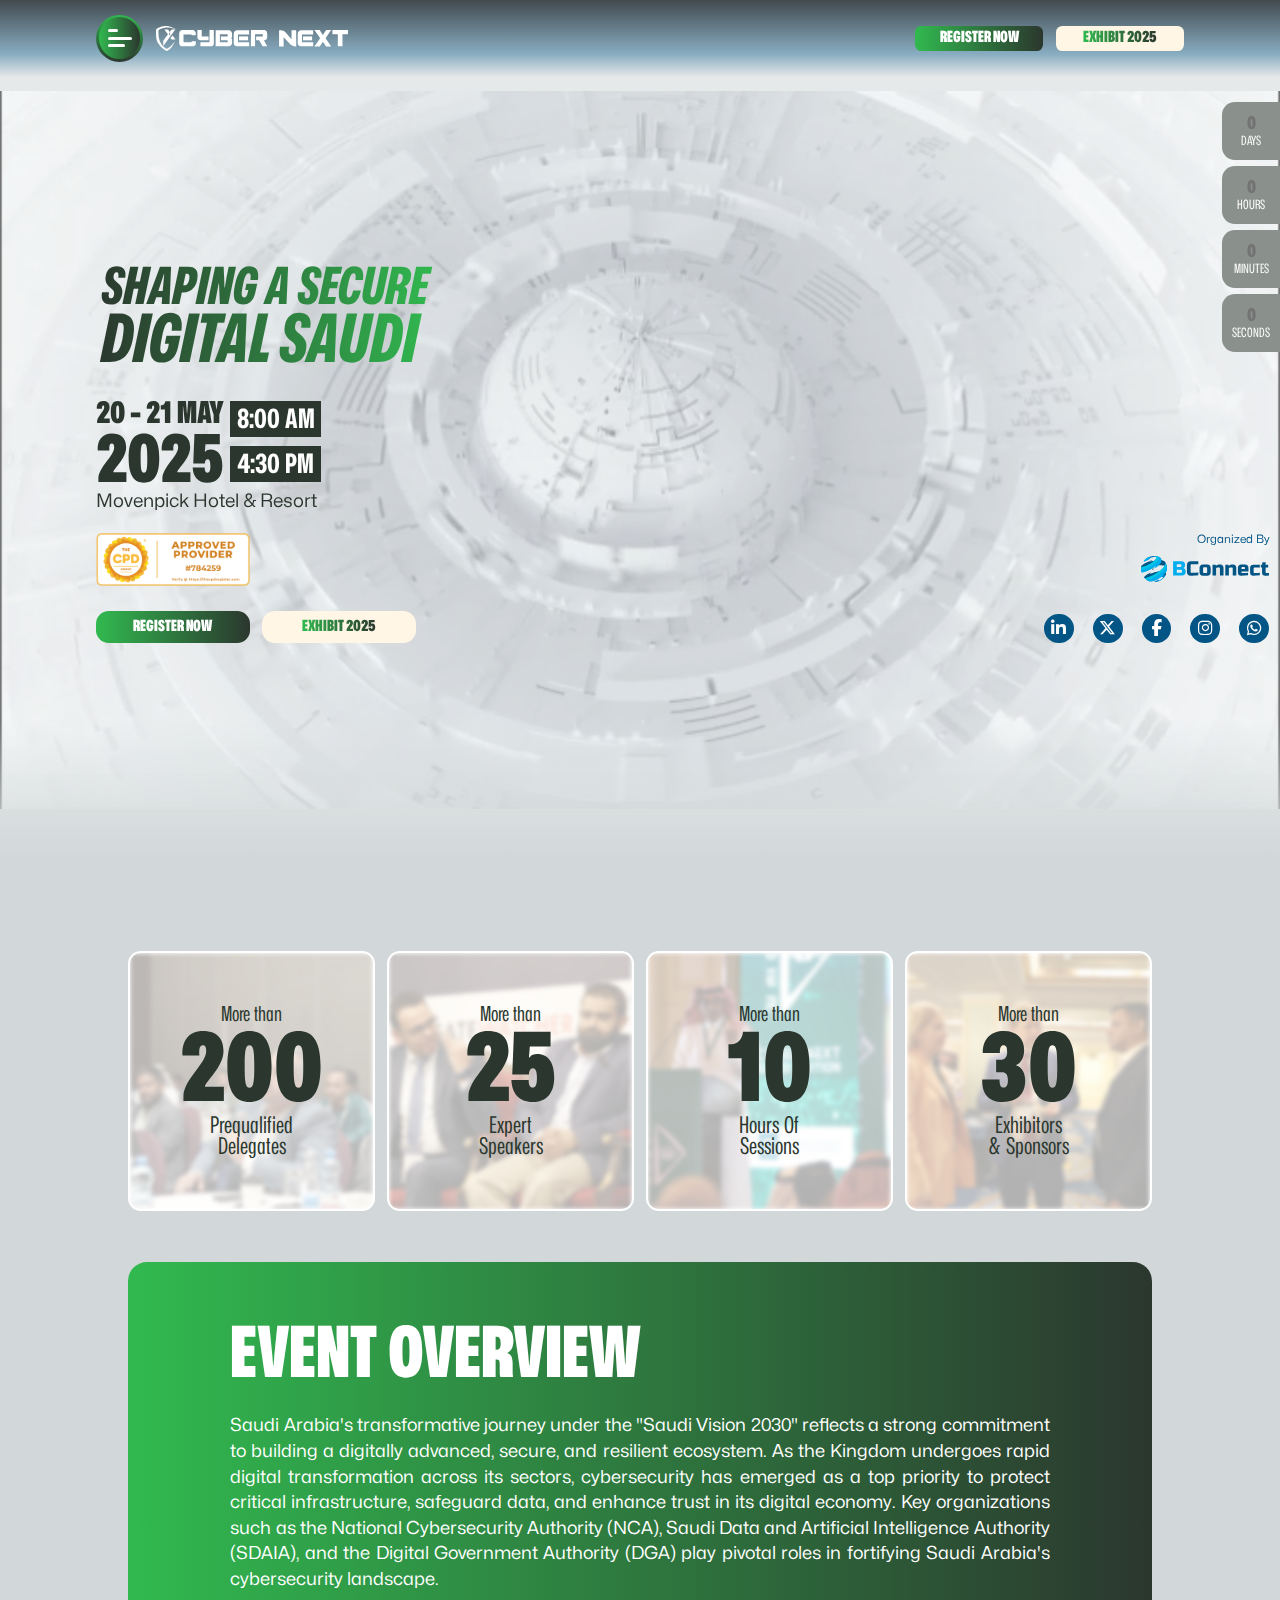
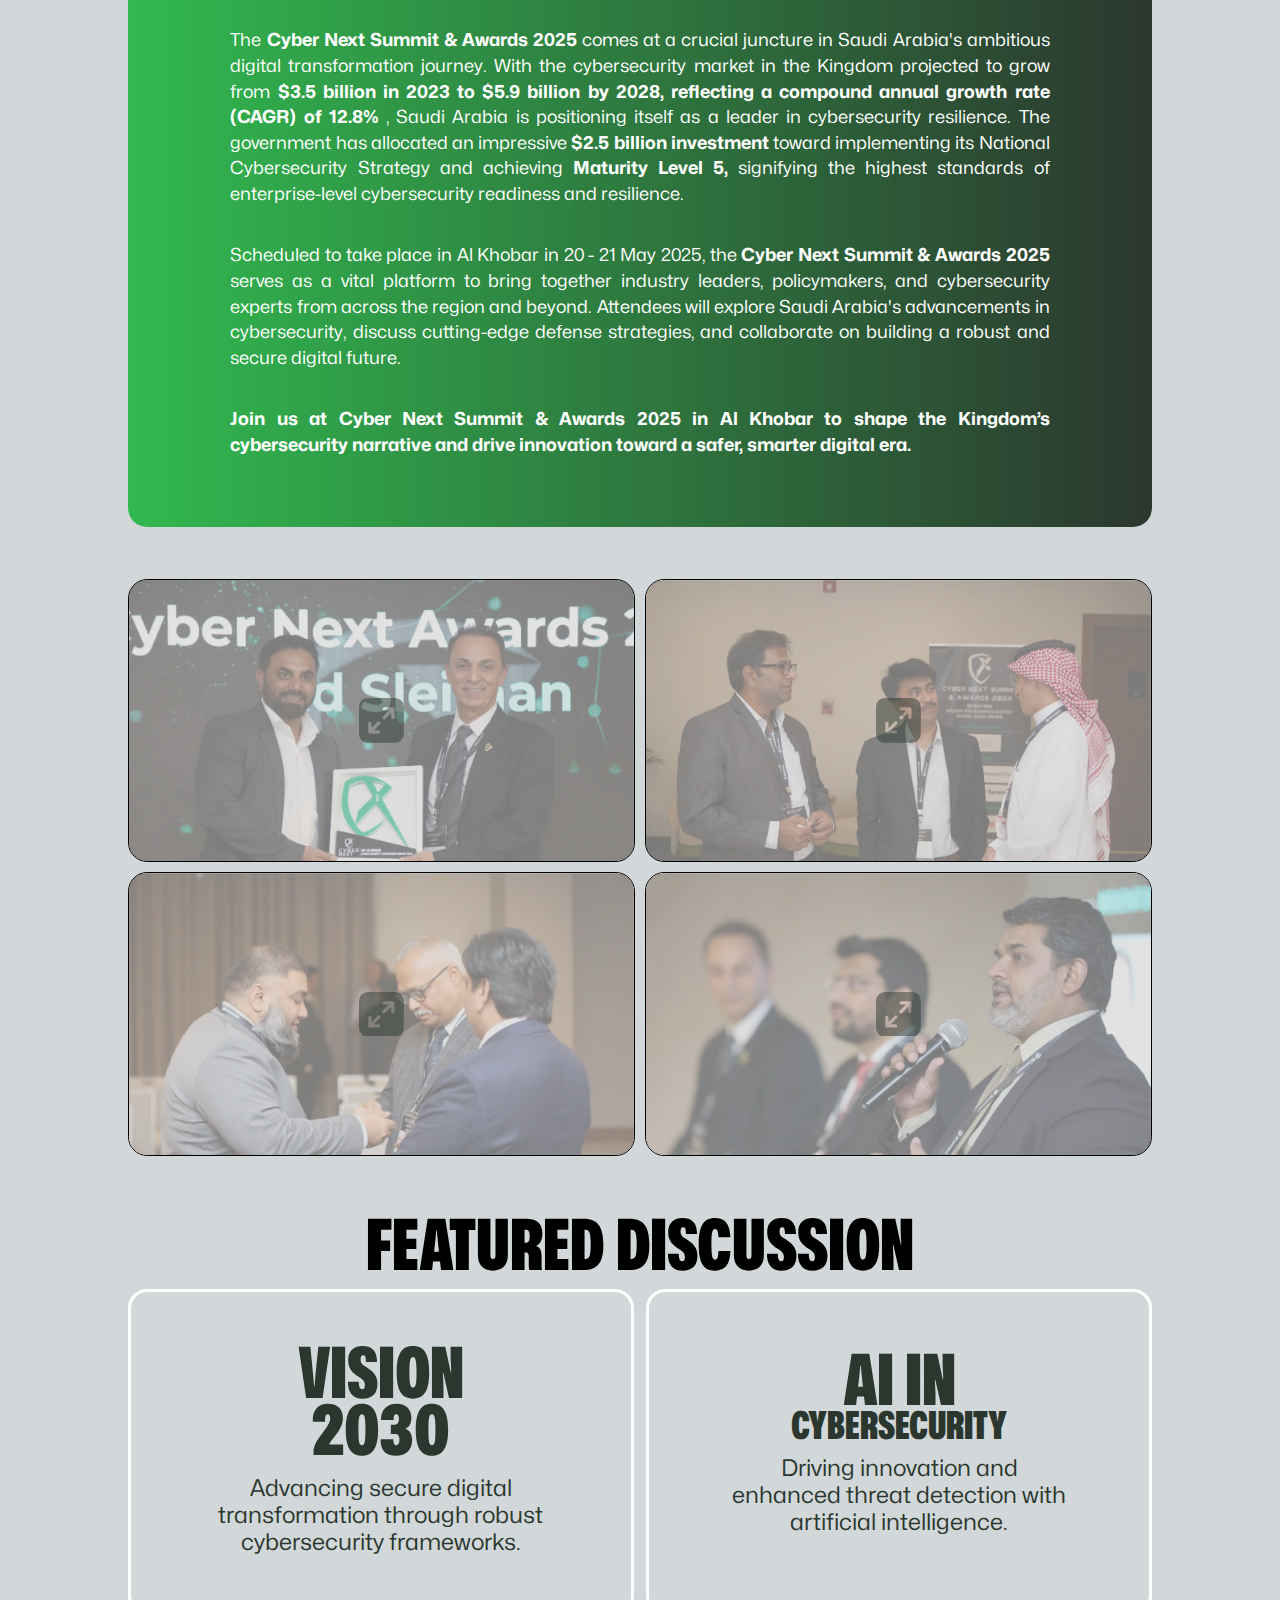
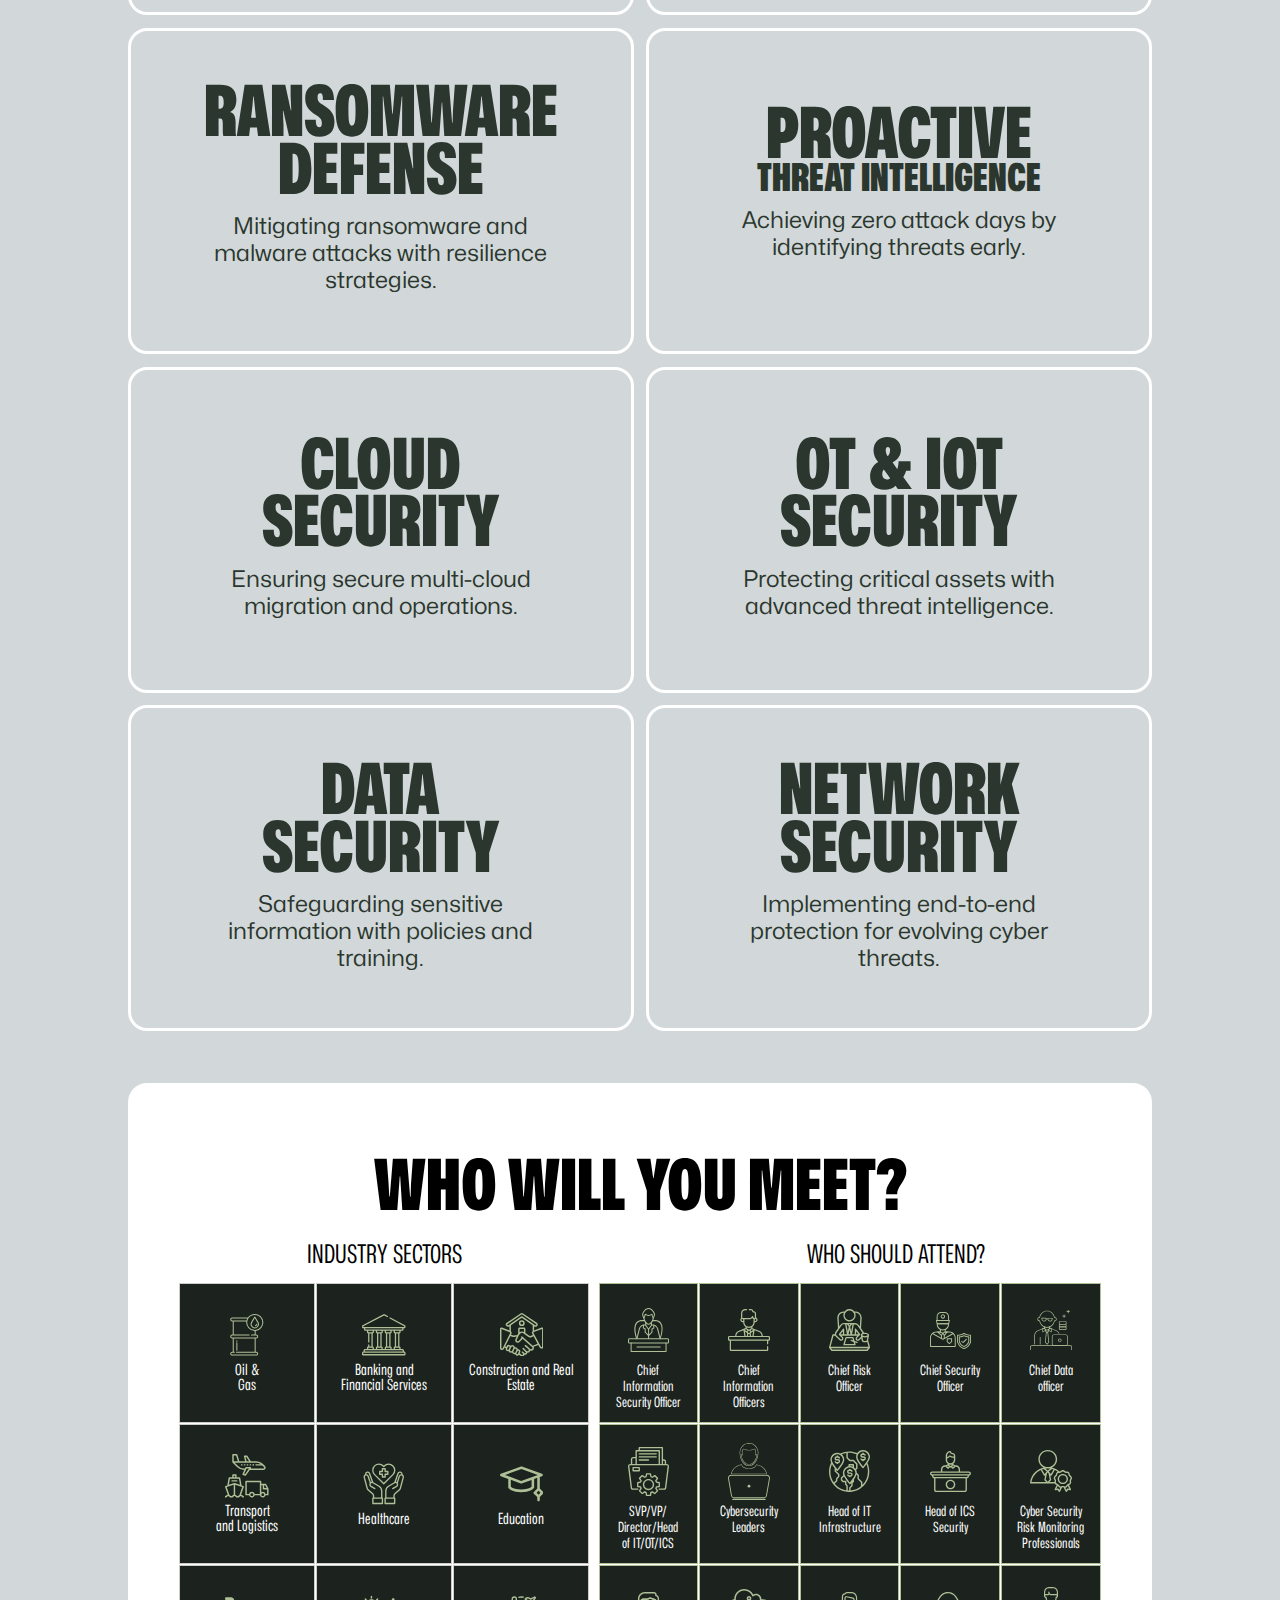
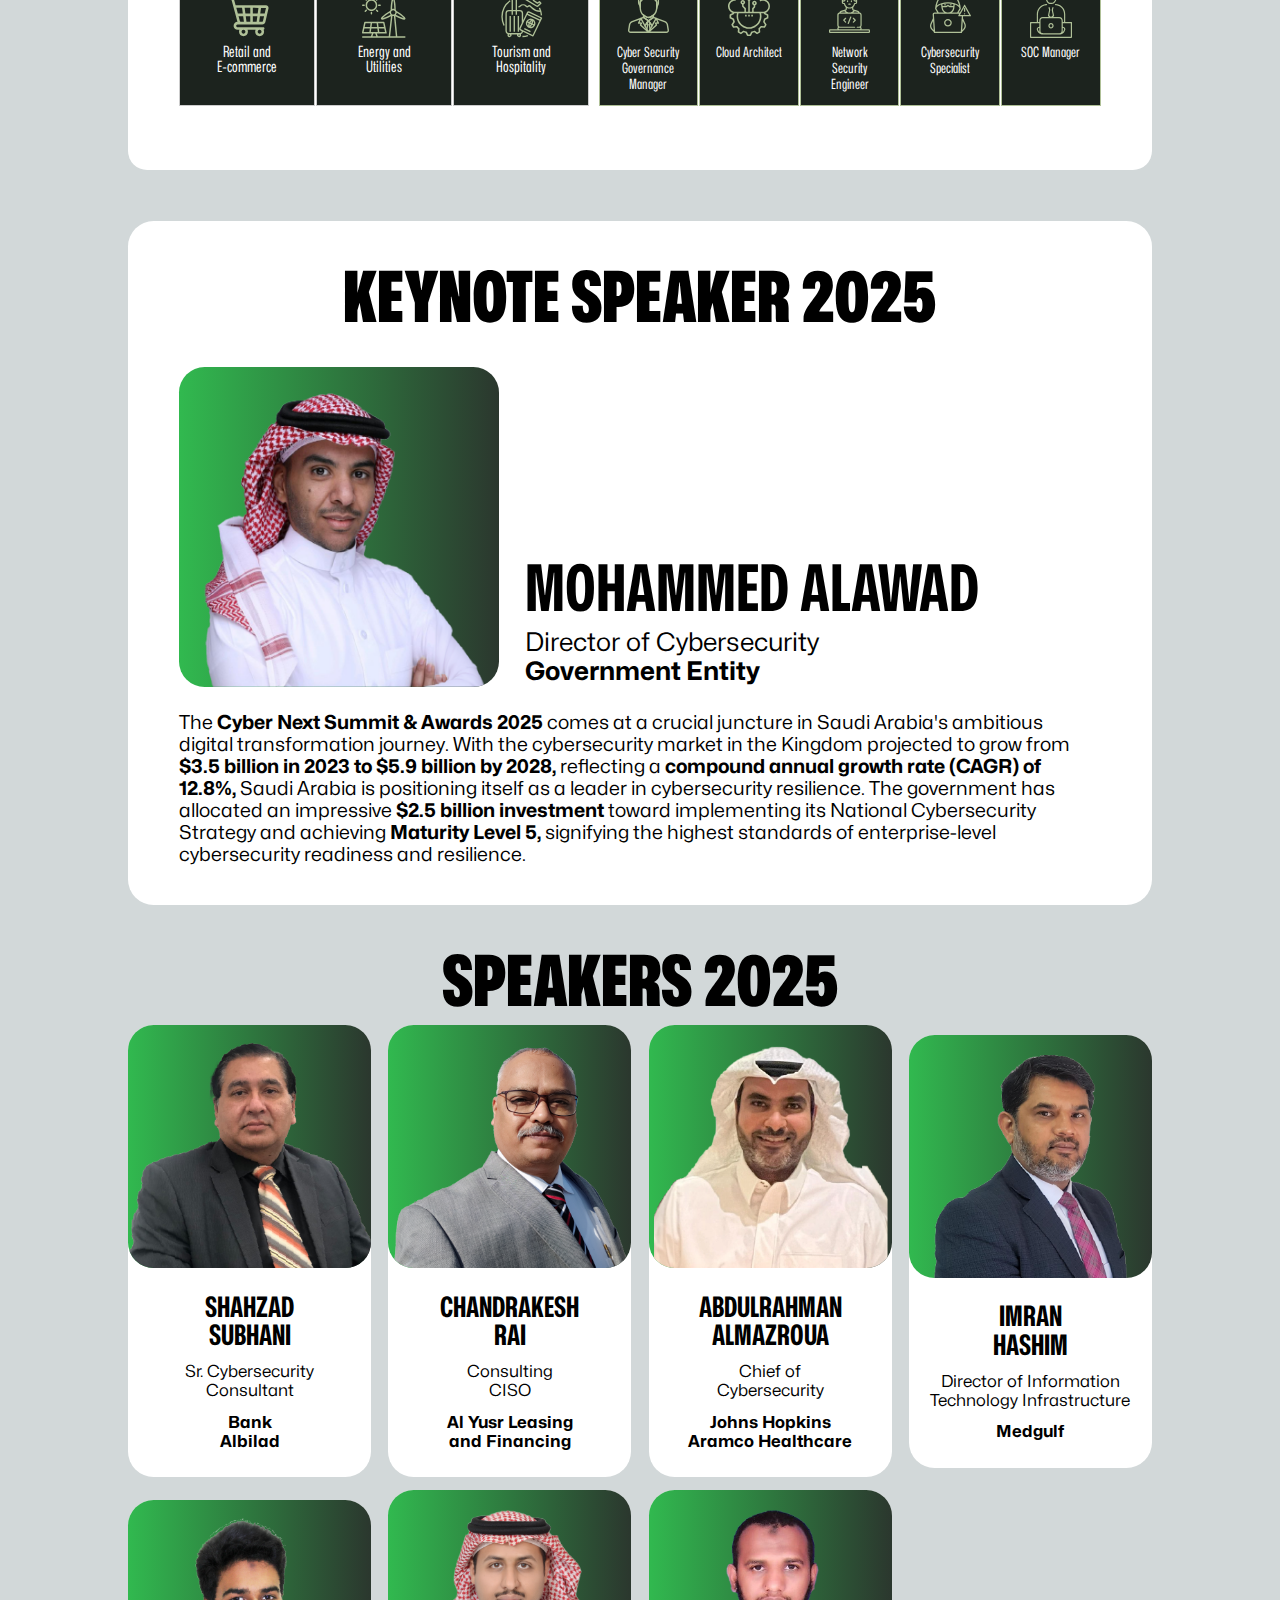
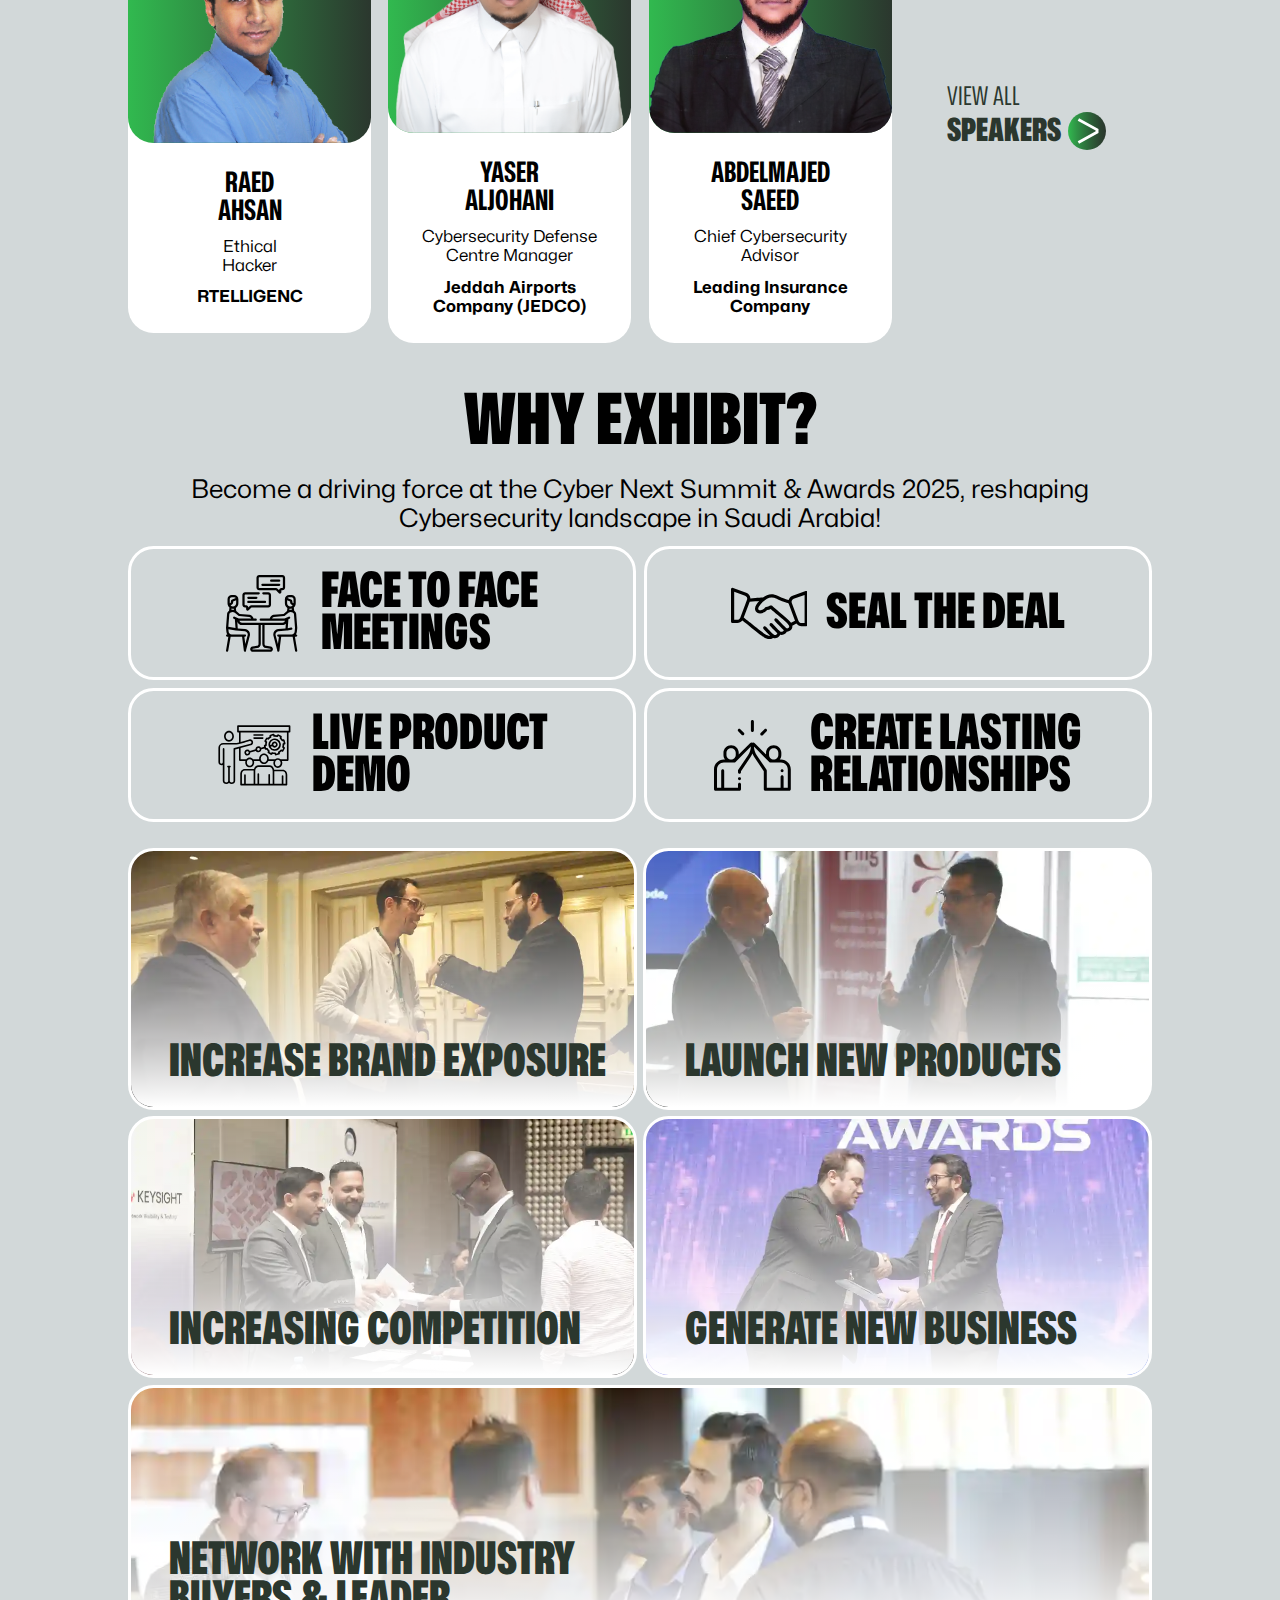
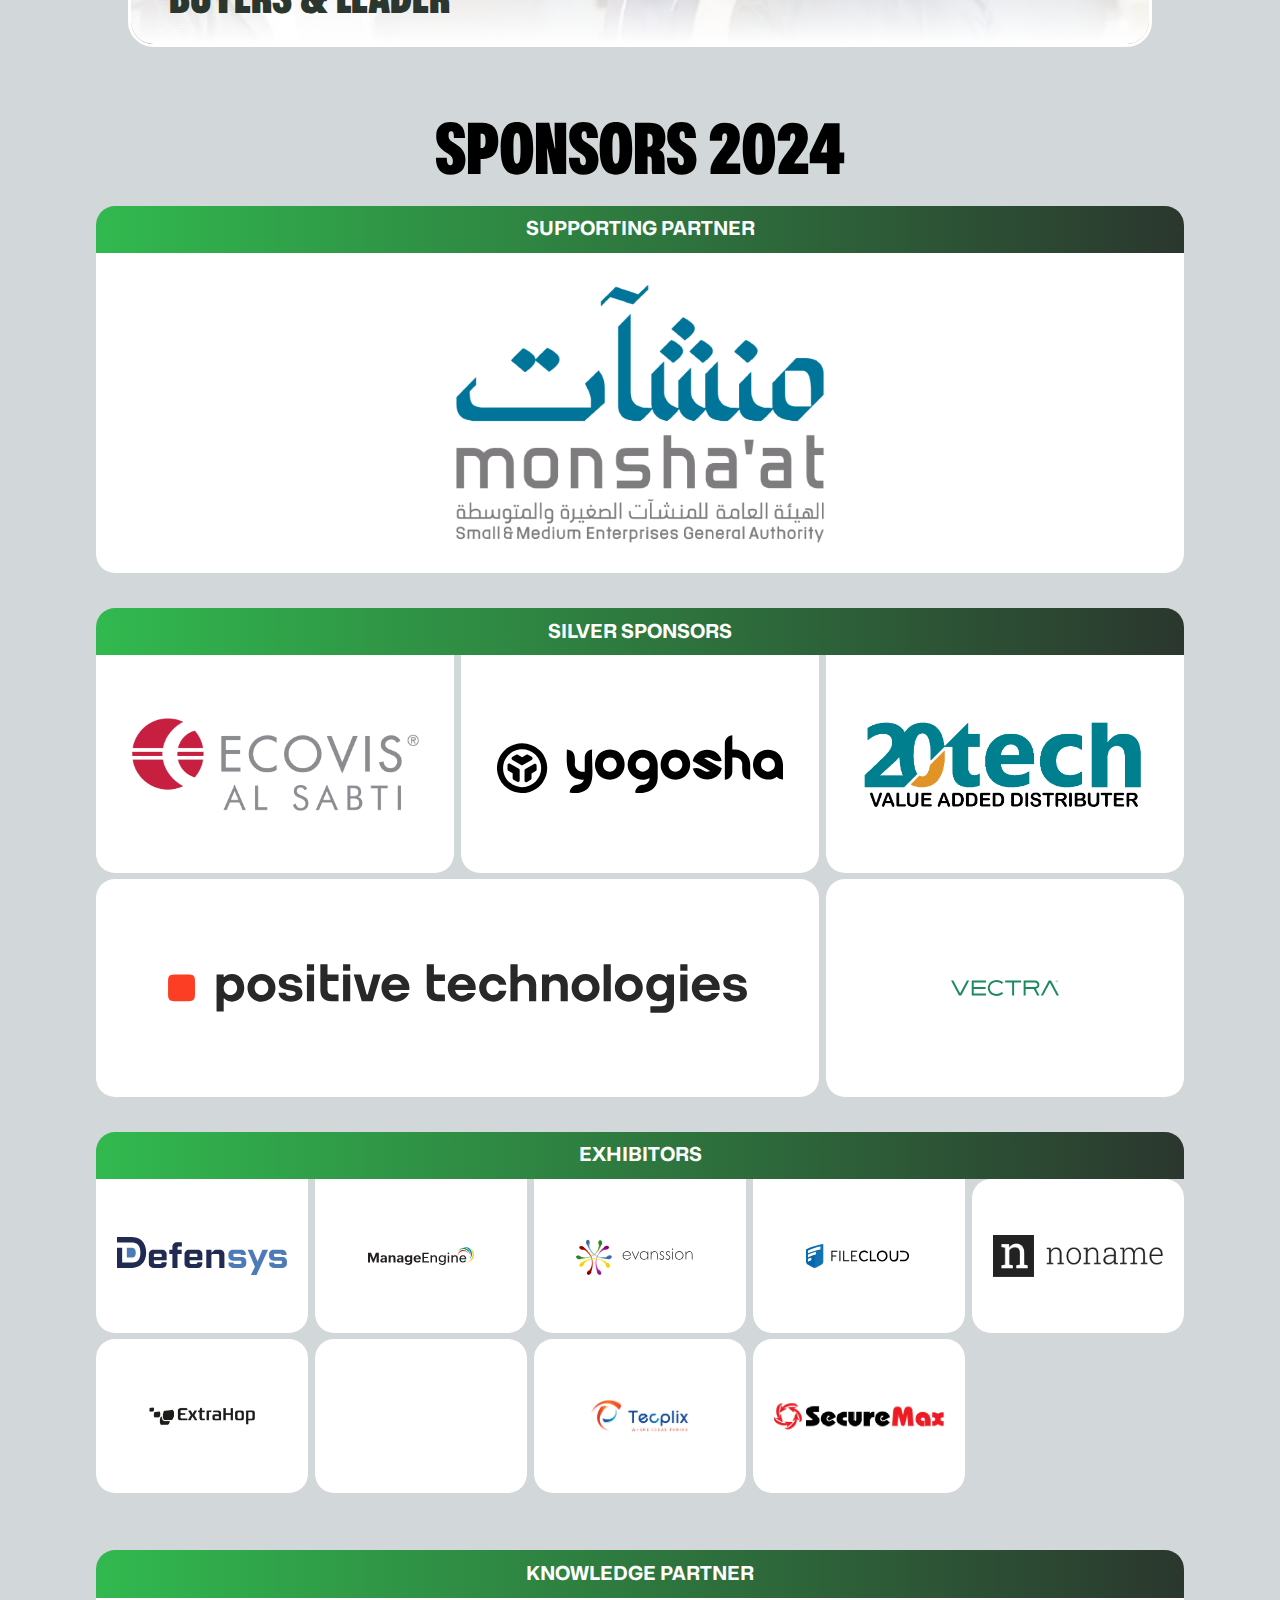
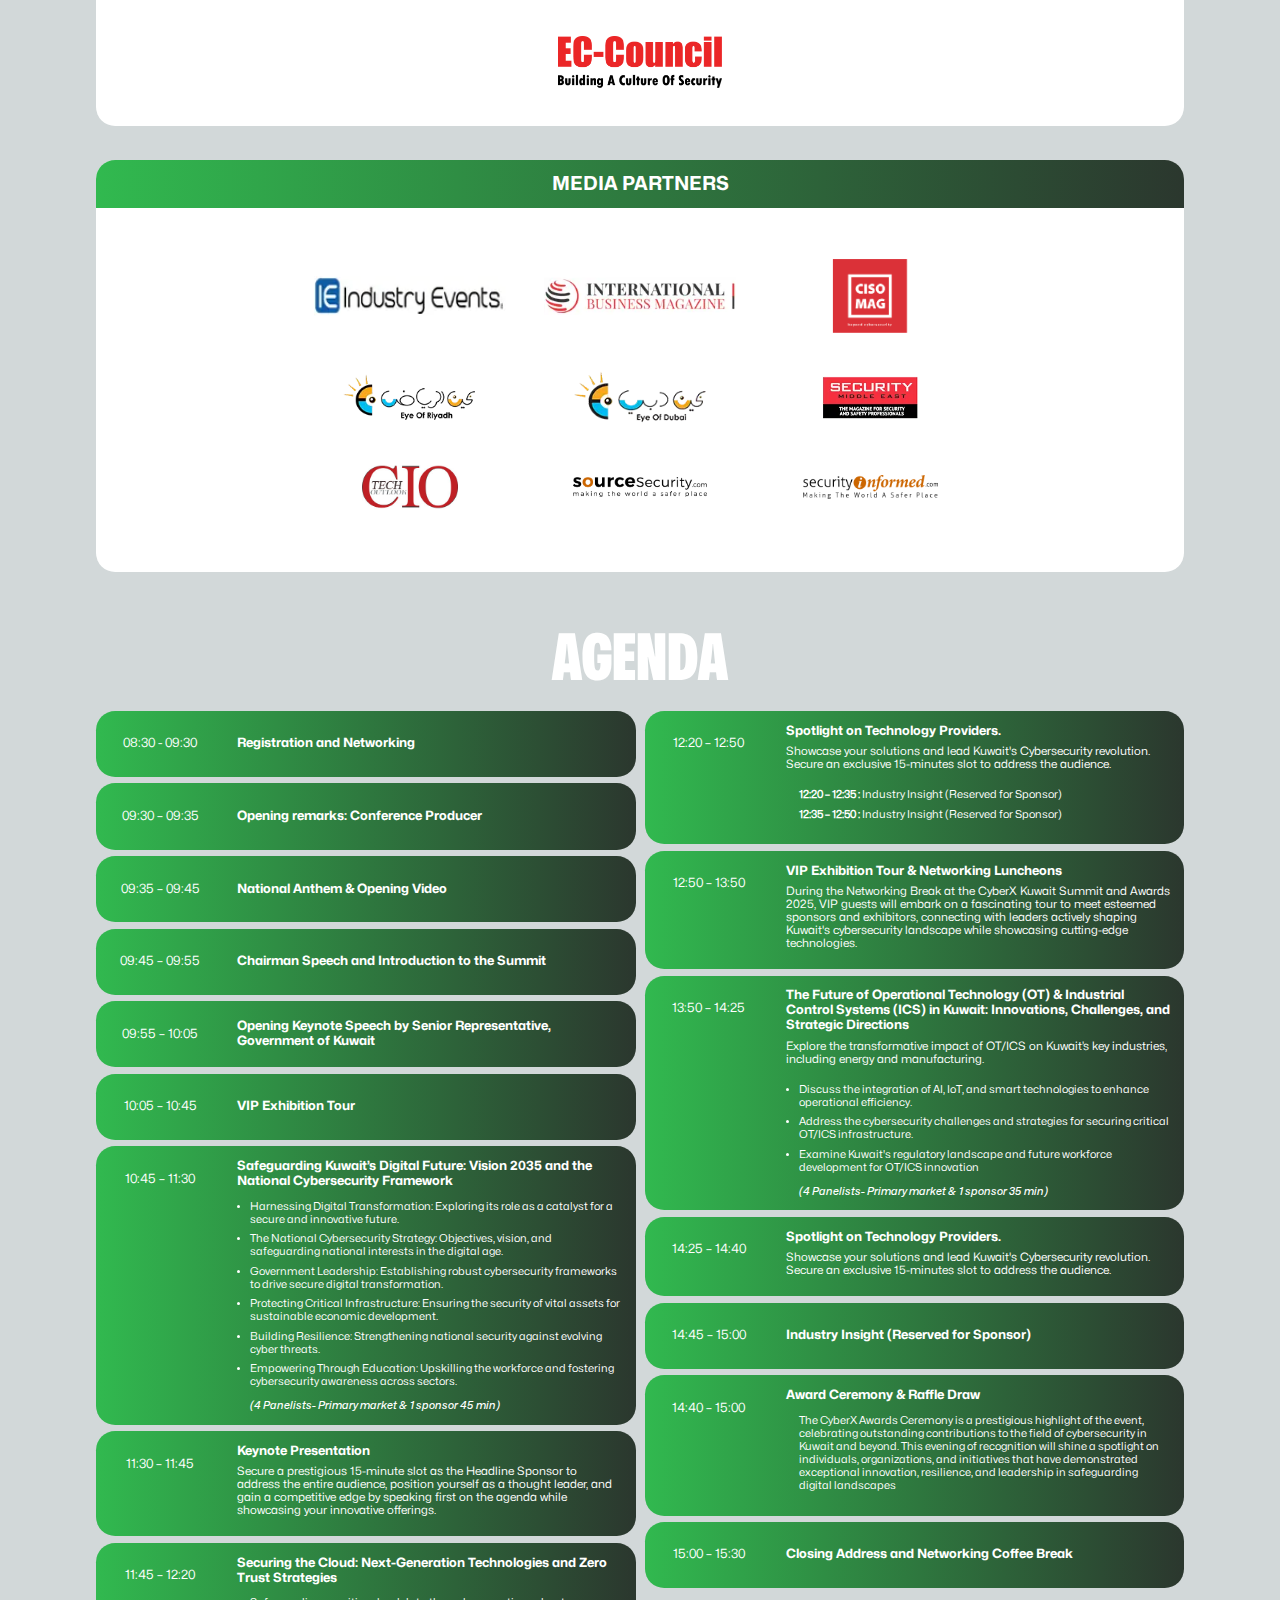
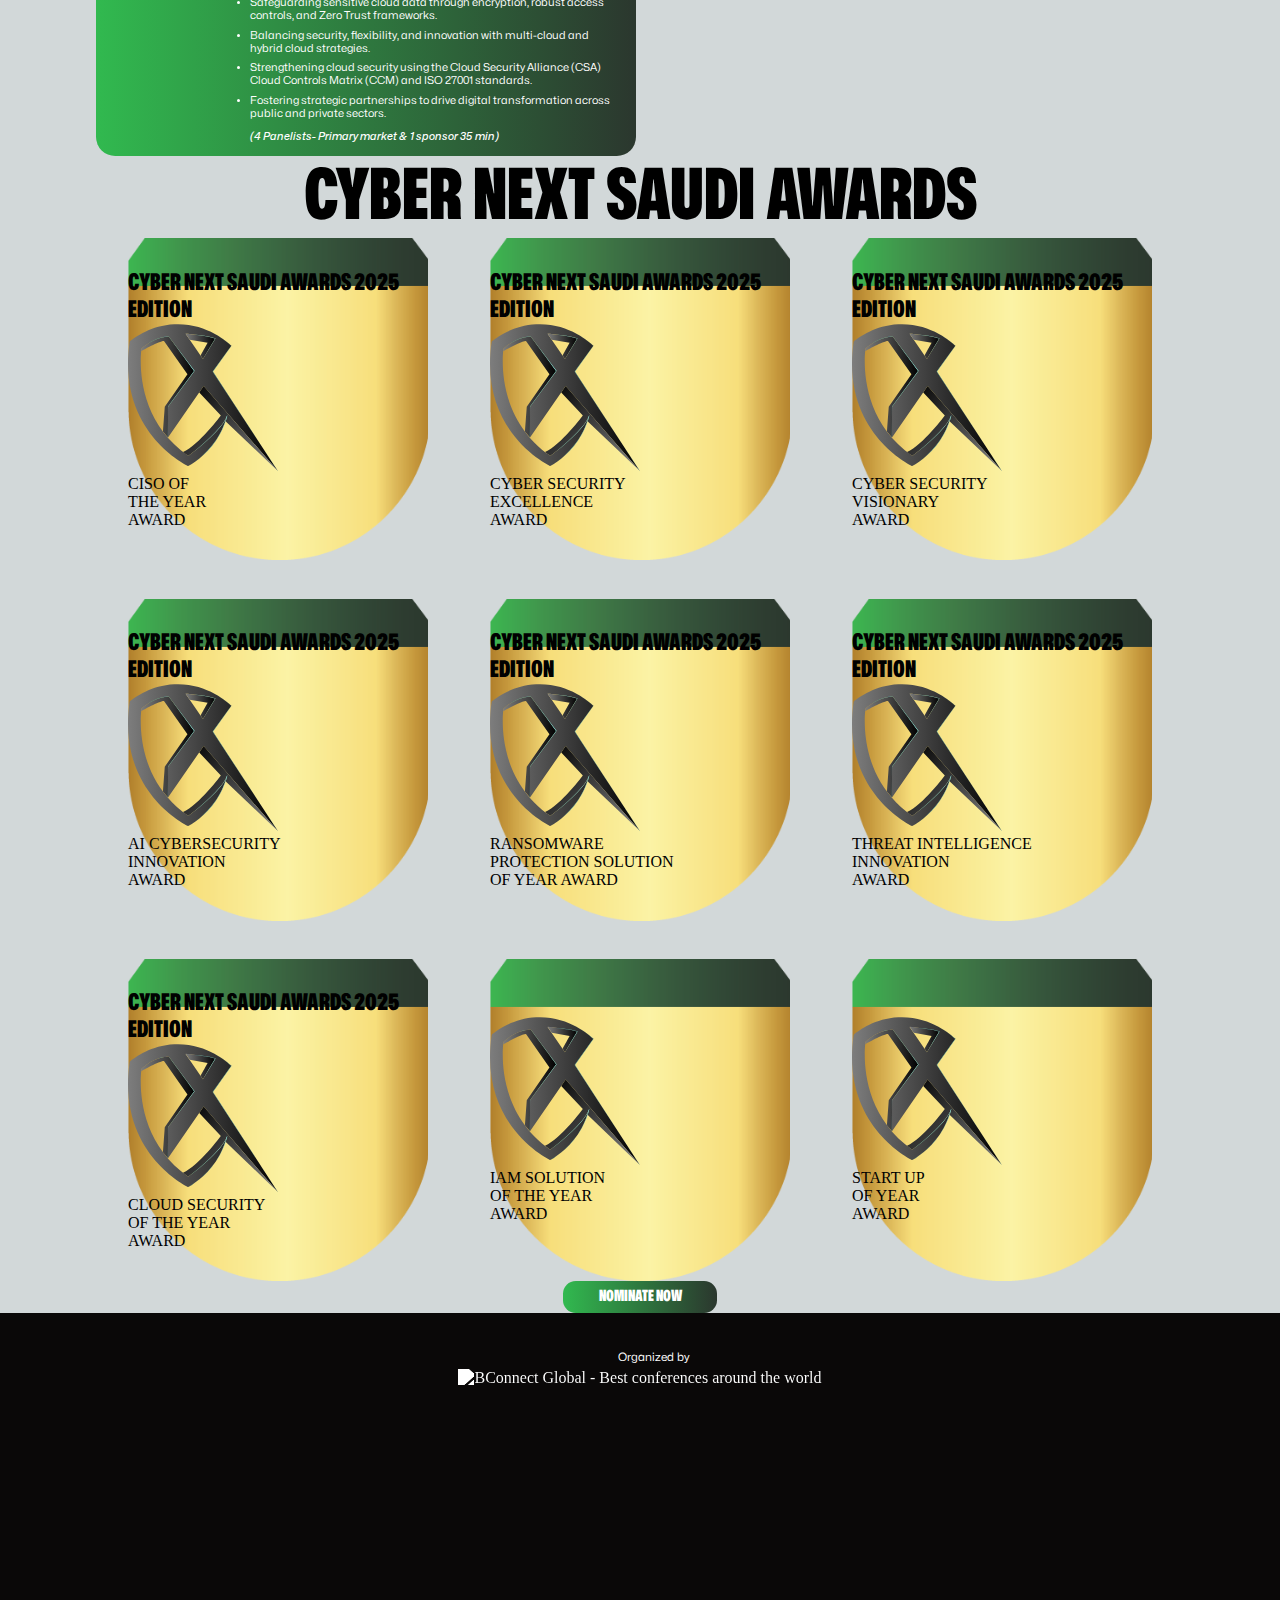
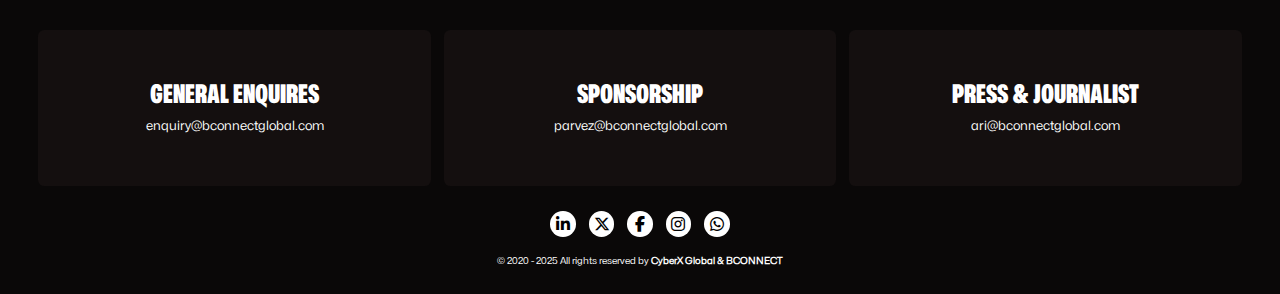
==== commit 83d00d71: "Add files via upload" ====
--- a/index.html
+++ b/index.html
@@ -1,1387 +1,1411 @@
-<!DOCTYPE html>
-<html lang="en">
-
-<head>
-    <meta charset="UTF-8">
-    <meta name="viewport" content="width=device-width, initial-scale=1.0">
-    <title>CYBER SAUDI WEBSITE</title>
-    <link rel="stylesheet" href="https://cdnjs.cloudflare.com/ajax/libs/font-awesome/6.5.0/css/all.min.css">
-    
-    <link rel="stylesheet" href="https://cdnjs.cloudflare.com/ajax/libs/odometer.js/0.4.8/themes/odometer-theme-default.min.css" />
-    <link rel="stylesheet" href="assets/css/styles.css">
-</head>
-
-<body style=""> 
-    <!-- Navbar -->
-    <nav class="navbar" id="navbar">
-        <div class="navbar-container">
-            <div class="nav-left">
-                <div class="menu-super">
-                    <div class="menu-btn border-xs">
-                        <div class="hamburger is-lg">
-                            <span class="hamburger-line"></span>
-                            <span class="hamburger-line"></span>
-                            <span class="hamburger-line"></span>
-                        </div>
-                    </div>
-                </div>
-                <a target="_blank" class="event-logo"><img src="assets/cyber-next-saudi-arabia-logo-green.svg"
-                        alt=""></a>
-            </div>
-            <div class="hero-buttons">
-                <a href="https://share.hsforms.com/17icaMXfIS-Ku9JFnM0sfYgr91na" target="_blank"><button
-                        class="hero-btn hb1">REGISTER NOW</button></a>
-                <a href="https://share.hsforms.com/1a6eK0E6sQH6mTvwldC1gVQr91na" target="_blank"><button
-                        class="hero-btn hb2"><span>EXHIBIT 2025</span></button></a>
-            </div>
-            <div class="menu-container">
-                <div class="menu-boxes">
-                    <a href="#" class="menu-drop">Home</a>
-                    <a href="#keynote" class="menu-drop nv1">About us <i class="fa-solid fa-chevron-down"></i></a>
-                    <a href="#speakers" class="menu-drop">Speakers</a>
-                    <a href="#" class="menu-drop nv2">Sponsors <i class="fa-solid fa-chevron-down"></i></a>
-                    <a href="#" class="menu-drop nv3">Cyberx Series <i class="fa-solid fa-chevron-down"></i></a>
-                    <a href="https://share.hsforms.com/17icaMXfIS-Ku9JFnM0sfYgr91na" class="menu-drop">Download
-                        Agenda</a>
-                    <ul class="nav-ul nav-1">
-                        <a href="#attend">
-                            <li>Who Will Attend? </li>
-                        </a>
-                        <a href="#awards">
-                            <li>Awards</li>
-                        </a>
-                        <a href="#agenda">
-                            <li>Agenda</li>
-                        </a>
-                        <a href="#feature">
-                            <li>Featured Discussions</li>
-                        </a>
-                        <a href="#contact">
-                            <li>Venue</li>
-                        </a>
-                    </ul>
-                    <ul class="nav-ul nav-2">
-                        <a href="#partner">
-                            <li>Why Partner</li>
-                        </a>
-                        <a href="#sponsors">
-                            <li>Sponsors & Partners</li>
-                        </a>
-                    </ul>
-                    <ul class="nav-ul nav-3">
-                        <a href="https://cybernextsummit.com/" target="_blank">
-                            <li>Saudi</li>
-                        </a>
-                        <a href="https://cyberxqatar.com/" target="_blank">
-                            <li>Qatar</li>
-                        </a>
-                        <a href="https://www.cyberxindia.com/" target="_blank">
-                            <li>India</li>
-                        </a>
-                        <a href="https://mena.cyberxglobal.com/" target="_blank">
-                            <li>Mena</li>
-                        </a>
-                        <a href="https://egypt.cyberxglobal.com/" target="_blank">
-                            <li>Egypt</li>
-                        </a>
-                        <a href="https://oman.cyberxglobal.com" target="_blank">
-                            <li>Oman</li>
-                        </a>
-                        <a href="https://kuwait.cyberxglobal.com/" target="_blank">
-                            <li>Kuwait</li>
-                        </a>
-                        <a href="https://indonesia.cyberxglobal.com/" target="_blank">
-                            <li>Indonesia</li>
-                        </a>
-                    </ul>
-                </div>
-            </div>
-        </div>
-    </nav>
-    <!-- HERO SECTION -->
-    <section class="hero" id="hero" >
-        <video src="assets/video/bg-cybersecurity-video.mp4" autoplay muted loop class="hero-vid"></video>
-
-        
-        <div class="hero-patch"></div>
-        <div class="hero-color-patch"></div>
-        <div class="hero-container">
-            <img src="assets/cyber-next-saudi-arabia-logo-green.svg" alt="" class="mob-logo">
-            <div class="tag-line-cont">
-                <div class="tag-line">
-                    <div class="tag-span1">SHAPING A SECURE</div>
-                    <div class="tag-span2">DIGITAL SAUDI</div>
-                </div>
-            </div>
-            <div class="countdown" id="countdown rel">
-                <div class="count-b c1st rel">
-                    <div class="dig" id="day-box"></div>
-                    <div class="count-t">DAYS</div>
-                </div>
-                <div class="count-b rel">
-                    <div class="dig" id="hour-box"></div>
-                    <div class="count-t">HOURS</div>
-                </div>
-                <div class="count-b rel">
-                    <div class="dig" id="min-box"></div>
-                    <div class="count-t">MINUTES</div>
-                </div>
-                <div class="count-b rel">
-                    <div class="dig" id="sec-box">
-                    </div>
-                    <div class="count-t" id="sect-box">SECONDS</div>
-                </div>
-            </div>
-            <div class="numbers-container">
-                <div class="date-place">
-                    <div class="date-time">
-                        <div class="date">
-                            <span class="d"> 20 - 21 MAY</span>
-                            <span class="y">2025</span>
-                        </div>
-                        <div class="time">
-                            <span>8:00 AM</span>
-                            <span>4:30 PM</span>
-                        </div>
-                    </div>
-                    <div class="place">Movenpick Hotel & Resort</div>
-                </div>
-            </div>
-            <div class="organize-cont">
-                <img src="assets/images/BCONNECT CPD.png" class="approve" alt="bconnectglobal">
-
-                <div class="b-connect-logo">
-                    <div class="logo-name">Organized By</div>
-                    <a href="https://bconnectglobal.com/" target="_blank">
-                        <img src="assets/bconnect-global-logo-color.svg" alt="">
-                    </a>
-                </div>
-
-            </div>
-            <div class="hero-btn-cont">
-                <div class="hero-buttons">
-                    <a href="https://share.hsforms.com/17icaMXfIS-Ku9JFnM0sfYgr91na" target="_blank"><button
-                            class="hero-btn hb1">REGISTER NOW</button></a>
-                    <a href="https://share.hsforms.com/1a6eK0E6sQH6mTvwldC1gVQr91na" target="_blank"><button
-                            class="hero-btn hb2"><span>EXHIBIT 2025</span></button></a>
-                </div>
-                <div class="socials">
-                    <a href="https://www.linkedin.com/showcase/cyberx-global/" target="_blank">
-                        <div class="s-logo"><i class="fa-brands fa-linkedin-in"></i></div>
-                    </a>
-                    <a href="https://x.com/CyberxGlobal" target="_blank">
-                        <div class="s-logo"><i class="fa-brands fa-x-twitter"></i></div>
-                    </a>
-                    <a href="https://www.facebook.com/people/cyberxglobal/61550533323467" target="_blank">
-                        <div class="s-logo"><i class="fa-brands fa-facebook-f"></i></div>
-                    </a>
-                    <a href="https://www.instagram.com/cyberxglobal/" target="_blank">
-                        <div class="s-logo"><i class="fa-brands fa-instagram"></i></div>
-                    </a>
-                    <a href="https://api.whatsapp.com/send/?phone=%2B31647748330&text&type=phone_number&app_absent=0"
-                        target="_blank">
-                        <div class="s-logo"><i class="fa-brands fa-whatsapp"></i></div>
-                    </a>
-                </div>
-            </div>
-        </div>
-    </section>
-    <!-- OVERVIEW SECTION -->
-    <section id="overview">
-        <div id="numbers">
-            <div class="num-container">
-                <div class="num-box">
-                    <div class="num-patch np1"></div>
-                    <span class="more">More than</span>
-                    <div class="num-num" data-num="200"><span class="odometer">0</span></div>
-                    <div class="num-des">Prequalified <br>
-                        Delegates</div>
-                </div>
-                <div class="num-box">
-                    <div class="num-patch np2"></div>
-                    <span class="more">More than</span>
-                    <div class="num-num" data-num="25"><span class="odometer">0</span></div>
-                    <div class="num-des">Expert <br>
-                        Speakers</div>
-                </div>
-                <div class="num-box">
-                    <div class="num-patch np3"></div>
-                    <span class="more">More than</span>
-                    <div class="num-num" data-num="10"><span class="odometer">0</span></div>
-                    <div class="num-des">Hours Of <br>
-                        Sessions</div>
-                </div>
-                <div class="num-box">
-                    <div class="num-patch np4"></div>
-                    <span class="more">More than</span>
-                    <div class="num-num" data-num="30"><span class="odometer">0</span></div>
-                    <div class="num-des">Exhibitors <br>
-                        & Sponsors</div>
-                </div>
-            </div>
-        </div>
-        <div class="overview-container">
-            <div class="title">EVENT OVERVIEW</div>
-            <p>Saudi Arabia's transformative journey under the "Saudi Vision 2030" reflects a
-                strong commitment to building a digitally advanced, secure, and resilient
-                ecosystem. As the Kingdom undergoes rapid digital transformation across its
-                sectors, cybersecurity has emerged as a top priority to protect critical
-                infrastructure, safeguard data, and enhance trust in its digital economy. Key
-                organizations such as the National Cybersecurity Authority (NCA), Saudi Data
-                and Artificial Intelligence Authority (SDAIA), and the Digital Government
-                Authority (DGA) play pivotal roles in fortifying Saudi Arabia's cybersecurity
-                landscape.</p>
-            <p>The <span>Cyber Next Summit & Awards 2025</span> comes at a crucial juncture in Saudi
-                Arabia's ambitious digital transformation journey. With the cybersecurity market
-                in the Kingdom projected to grow from <span>$3.5 billion in 2023 to $5.9 billion by
-                    2028, reflecting a compound annual growth rate (CAGR) of 12.8%</span> , Saudi
-                Arabia is positioning itself as a leader in cybersecurity resilience. The
-                government has allocated an impressive <span>$2.5 billion investment</span> toward
-                implementing its National Cybersecurity Strategy and achieving <span>Maturity Level 5,</span>
-                signifying the highest standards of enterprise-level cybersecurity readiness
-                and resilience.</p>
-            <p> Scheduled to take place in Al Khobar in 20 - 21 May 2025, the <span>Cyber Next
-                    Summit & Awards 2025</span> serves as a vital platform to bring together industry
-                leaders, policymakers, and cybersecurity experts from across the region and
-                beyond. Attendees will explore Saudi Arabia's advancements in cybersecurity,
-                discuss cutting-edge defense strategies, and collaborate on building a robust
-                and secure digital future.</p>
-            <p> Join us at Cyber Next Summit & Awards 2025 in Al Khobar to shape the
-                Kingdom’s cybersecurity narrative and drive innovation toward a safer,
-                smarter digital era.</p>
-        </div>
-        <div class="over-pics">
-            <div class="over-pic" data-src="assets/gallery/gal-img-03-100.webp">
-                <img src="assets/gallery/gal-img-03-100.webp" alt="">
-                <div class="icon"><svg xmlns="http://www.w3.org/2000/svg" id="Layer_1" data-name="Layer 1"
-                        viewBox="0 0 258.59 258.59">
-                        <defs>
-                            <style>
-                                .cls-1 {
-                                    fill: #2c372f;
-                                    fill-rule: evenodd;
-                                    opacity: 0.5;
-                                }
-                            </style>
-                        </defs>
-                        <path class="cls-1"
-                            d="M50.51,0H208.08a50.61,50.61,0,0,1,50.51,50.51V208.08a50.62,50.62,0,0,1-50.51,50.51H50.51A50.61,50.61,0,0,1,0,208.08V50.51A50.59,50.59,0,0,1,50.51,0Zm3,195.58A9.47,9.47,0,0,0,63,205.05h49.56a9.47,9.47,0,0,0,.19-18.94H85.87l35.25-35.25a9.47,9.47,0,0,0-13.39-13.4L72.47,172.72V146a9.47,9.47,0,0,0-18.93,0ZM205.05,63a9.47,9.47,0,0,0-9.47-9.47H146a9.47,9.47,0,1,0-.2,18.93.67.67,0,0,0,.2,0h26.7l-35.26,35.26a9.47,9.47,0,0,0,13.4,13.39h0l35.25-35.25v26.7a9.47,9.47,0,0,0,18.94,0Z" />
-                    </svg></div>
-            </div>
-            <div class="over-pic" data-src="assets/gallery/gal-img-04.webp">
-                <img src="assets/gallery/gal-img-04.webp" alt="">
-                <div class="icon"><svg xmlns="http://www.w3.org/2000/svg" id="Layer_1" data-name="Layer 1"
-                        viewBox="0 0 258.59 258.59">
-                        <defs>
-                            <style>
-                                .cls-1 {
-                                    fill: #2c372f;
-                                    fill-rule: evenodd;
-                                    opacity: 0.5;
-                                }
-                            </style>
-                        </defs>
-                        <path class="cls-1"
-                            d="M50.51,0H208.08a50.61,50.61,0,0,1,50.51,50.51V208.08a50.62,50.62,0,0,1-50.51,50.51H50.51A50.61,50.61,0,0,1,0,208.08V50.51A50.59,50.59,0,0,1,50.51,0Zm3,195.58A9.47,9.47,0,0,0,63,205.05h49.56a9.47,9.47,0,0,0,.19-18.94H85.87l35.25-35.25a9.47,9.47,0,0,0-13.39-13.4L72.47,172.72V146a9.47,9.47,0,0,0-18.93,0ZM205.05,63a9.47,9.47,0,0,0-9.47-9.47H146a9.47,9.47,0,1,0-.2,18.93.67.67,0,0,0,.2,0h26.7l-35.26,35.26a9.47,9.47,0,0,0,13.4,13.39h0l35.25-35.25v26.7a9.47,9.47,0,0,0,18.94,0Z" />
-                    </svg></div>
-            </div>
-            <div class="over-pic" data-src="assets/gallery/gal-img-01.webp">
-                <img src="assets/gallery/gal-img-01.webp" alt="">
-                <div class="icon"><svg xmlns="http://www.w3.org/2000/svg" id="Layer_1" data-name="Layer 1"
-                        viewBox="0 0 258.59 258.59">
-                        <defs>
-                            <style>
-                                .cls-1 {
-                                    fill: #2c372f;
-                                    fill-rule: evenodd;
-                                    opacity: 0.5;
-                                }
-                            </style>
-                        </defs>
-                        <path class="cls-1"
-                            d="M50.51,0H208.08a50.61,50.61,0,0,1,50.51,50.51V208.08a50.62,50.62,0,0,1-50.51,50.51H50.51A50.61,50.61,0,0,1,0,208.08V50.51A50.59,50.59,0,0,1,50.51,0Zm3,195.58A9.47,9.47,0,0,0,63,205.05h49.56a9.47,9.47,0,0,0,.19-18.94H85.87l35.25-35.25a9.47,9.47,0,0,0-13.39-13.4L72.47,172.72V146a9.47,9.47,0,0,0-18.93,0ZM205.05,63a9.47,9.47,0,0,0-9.47-9.47H146a9.47,9.47,0,1,0-.2,18.93.67.67,0,0,0,.2,0h26.7l-35.26,35.26a9.47,9.47,0,0,0,13.4,13.39h0l35.25-35.25v26.7a9.47,9.47,0,0,0,18.94,0Z" />
-                    </svg></div>
-            </div>
-            <div class="over-pic" data-src="assets/gallery/gal-img-02.webp">
-                <img src="assets/gallery/gal-img-02.webp" alt="">
-                <div class="icon"><svg xmlns="http://www.w3.org/2000/svg" id="Layer_1" data-name="Layer 1"
-                        viewBox="0 0 258.59 258.59">
-                        <defs>
-                            <style>
-                                .cls-1 {
-                                    fill: #2c372f;
-                                    fill-rule: evenodd;
-                                    opacity: 0.5;
-                                }
-                            </style>
-                        </defs>
-                        <path class="cls-1"
-                            d="M50.51,0H208.08a50.61,50.61,0,0,1,50.51,50.51V208.08a50.62,50.62,0,0,1-50.51,50.51H50.51A50.61,50.61,0,0,1,0,208.08V50.51A50.59,50.59,0,0,1,50.51,0Zm3,195.58A9.47,9.47,0,0,0,63,205.05h49.56a9.47,9.47,0,0,0,.19-18.94H85.87l35.25-35.25a9.47,9.47,0,0,0-13.39-13.4L72.47,172.72V146a9.47,9.47,0,0,0-18.93,0ZM205.05,63a9.47,9.47,0,0,0-9.47-9.47H146a9.47,9.47,0,1,0-.2,18.93.67.67,0,0,0,.2,0h26.7l-35.26,35.26a9.47,9.47,0,0,0,13.4,13.39h0l35.25-35.25v26.7a9.47,9.47,0,0,0,18.94,0Z" />
-                    </svg></div>
-            </div>
-            <!-- Popup -->
-<div class="popup">
-    <span class="close">&times;</span>
-    <img class="popup-img" src="" alt="Gallery Image">
-    <button class="prev">&#10094;</button>
-    <button class="next">&#10095;</button>
-</div>
-        </div>
-    </section>
-    <!-- featured discussion -->
-    <div id="feature">
-        <div class="feature-container">
-            <div class="title">FEATURED DISCUSSION</div>
-            <div class="feature-boxes">
-                <div class="f-box">
-                    <div class="f-name">VISION <br> 2030</div>
-                    <div class="f-des"> Advancing secure digital
-                        transformation through robust
-                        cybersecurity frameworks.</div>
-                </div>
-                <div class="f-box f2">
-                    <div class="f-name">AI IN <br>
-                        <span>CYBERSECURITY</span>
-                    </div>
-                    <div class="f-des"> Driving innovation and enhanced
-                        threat detection with artificial
-                        intelligence.</div>
-                </div>
-                <div class="f-box">
-                    <div class="f-name">RANSOMWARE <br> DEFENSE</div>
-                    <div class="f-des">Mitigating ransomware and
-                        malware attacks with resilience
-                        strategies.</div>
-                </div>
-                <div class="f-box f2">
-                    <div class="f-name">PROACTIVE <br>
-                        <span> THREAT INTELLIGENCE</span>
-                    </div>
-                    <div class="f-des">Achieving zero attack
-                        days by identifying
-                        threats early.</div>
-                </div>
-                <div class="f-box">
-                    <div class="f-name">CLOUD <br> SECURITY</div>
-                    <div class="f-des"> Ensuring secure
-                        multi-cloud migration and
-                        operations.</div>
-                </div>
-                <div class="f-box">
-                    <div class="f-name">OT & IOT <br> SECURITY</div>
-                    <div class="f-des">Protecting critical assets
-                        with advanced threat
-                        intelligence.</div>
-                </div>
-                <div class="f-box">
-                    <div class="f-name">DATA <br> SECURITY</div>
-                    <div class="f-des">Safeguarding sensitive
-                        information with policies
-                        and training.</div>
-                </div>
-                <div class="f-box">
-                    <div class="f-name">NETWORK <br> SECURITY</div>
-                    <div class="f-des">Implementing end-to-end
-                        protection for evolving cyber
-                        threats.</div>
-                </div>
-            </div>
-        </div>
-    </div>
-    <!-- WHO WILL YOU MEET? -->
-    <section id="who">
-        <div class="who-container">
-            <div class="title">WHO WILL YOU MEET?</div>
-            <div class="who-names">
-                <div class="who-name wn1"> INDUSTRY SECTORS</div>
-                <div class="who-name wn2">WHO SHOULD ATTEND?</div>
-            </div>
-            <div class="who-cont">
-                <div class="who-boxes target-boxes">
-                    <div class="t-box">
-                        <div class="t-icon">
-                            <svg xmlns="http://www.w3.org/2000/svg" version="1.1"
-                                xmlns:xlink="http://www.w3.org/1999/xlink" x="0" y="0" viewBox="0 0 512 512"
-                                style="enable-background:new 0 0 512 512" xml:space="preserve" class="">
-                                <g>
-                                    <path
-                                        d="M139.46 336.8a6 6 0 0 0 6-6v-5.83a6 6 0 0 0-12 0v5.83a6 6 0 0 0 6 6zM139.46 444.24a6 6 0 0 0 6-6v-88.53a6 6 0 0 0-12 0v88.53a6 6 0 0 0 6 6zM355.3 44.527a6 6 0 0 0-10.354 0l-36.67 62.6a48.51 48.51 0 0 0 76.15 58.817 48.548 48.548 0 0 0 7.553-58.814zm20.641 112.931a36.5 36.5 0 0 1-57.311-44.265l31.491-53.763 31.5 53.761a36.543 36.543 0 0 1-5.683 44.267z"
-                                        opacity="1" data-original="#000000" class=""></path>
-                                    <path
-                                        d="M374.512 125.14a6 6 0 0 0-7.073 4.688 17.639 17.639 0 0 1-4.839 9 17.365 17.365 0 0 1-6.71 4.2 6 6 0 1 0 3.9 11.349 29.711 29.711 0 0 0 19.41-22.163 6 6 0 0 0-4.688-7.074z"
-                                        opacity="1" data-original="#000000" class=""></path>
-                                    <path
-                                        d="M350.12 10.87a100.331 100.331 0 0 0-81.52 41.75H84.68a23.28 23.28 0 0 0 0 46.56h6.15V253.6h-6.15a23.275 23.275 0 1 0 0 46.55h6.15v154.42h-6.15a23.28 23.28 0 0 0 0 46.56H366.8a23.28 23.28 0 0 0 0-46.56h-6.16V300.15h6.16a23.275 23.275 0 1 0 0-46.55h-6.16v-42.324A100.479 100.479 0 0 0 350.12 10.87zM84.68 87.18a11.28 11.28 0 1 1 0-22.56h176.474a98.918 98.918 0 0 0-8.572 22.56zM366.8 466.57a11.28 11.28 0 1 1 0 22.56H84.68a11.282 11.282 0 0 1-7.971-19.264 11.172 11.172 0 0 1 7.971-3.3h25.653a6 6 0 1 0 0-12h-7.5V300.15H348.64v154.42H134.667a6 6 0 1 0 0 12zm0-200.97a11.275 11.275 0 1 1 0 22.55H84.68a11.293 11.293 0 0 1-11.28-11.28 11.275 11.275 0 0 1 11.28-11.27h198.987a6 6 0 0 0 0-12H102.83V99.18h147.552a100.533 100.533 0 0 0 98.258 112.631V253.6h-36.973a6 6 0 0 0 0 12zm-12.461-65.873c-1.483.069-2.863.1-4.219.1A88.515 88.515 0 0 1 263.282 94.4a87.411 87.411 0 0 1 13.2-32.105 88.481 88.481 0 1 1 77.858 137.436z"
-                                        opacity="1" data-original="#000000" class=""></path>
-                                </g>
-                            </svg>
-                        </div>
-                        <div class="t-des">Oil & <br>
-                            Gas</div>
-                    </div>
-                    <div class="t-box">
-                        <div class="t-icon">
-                            <svg xmlns="http://www.w3.org/2000/svg" version="1.1"
-                                xmlns:xlink="http://www.w3.org/1999/xlink" x="0" y="0" viewBox="0 0 512 512"
-                                style="enable-background:new 0 0 512 512" xml:space="preserve" class="">
-                                <g>
-                                    <path
-                                        d="M494.023 453.463h-.911v-11.795c0-9.912-8.064-17.976-17.977-17.976h-21.412v-16.264c0-7.726-6.074-14.043-13.695-14.47V240.077c7.621-.427 13.695-6.744 13.695-14.47v-16.264h20.774c7.915 0 14.355-6.439 14.355-14.355V179.66h10.919c6.425 0 11.653-5.228 11.653-11.652V154.76a11.64 11.64 0 0 0-6.11-10.25L333.315 51.496a7.505 7.505 0 0 0-10.18 3.034 7.51 7.51 0 0 0 3.034 10.179l170.232 92.059v7.869H15.599v-7.804L259.692 28.759l35.524 19.212a7.508 7.508 0 0 0 10.18-3.034 7.51 7.51 0 0 0-3.034-10.179l-35.525-19.213a14.937 14.937 0 0 0-14.065-.088L6.817 144.476a11.62 11.62 0 0 0-6.241 10.319v13.212c0 6.425 5.228 11.652 11.653 11.652h10.919v15.329c0 7.915 6.439 14.355 14.355 14.355h20.774v16.264c0 7.726 6.074 14.043 13.695 14.47v99.525a7.51 7.51 0 1 0 15.022 0v-99.483h24.036v152.798H86.995v-18.012c0-4.149-3.363-7.511-7.511-7.511s-7.511 3.362-7.511 7.511v18.053c-7.621.427-13.695 6.744-13.695 14.47v16.264H36.865c-9.912 0-17.977 8.064-17.977 17.976v11.795h-.911C8.064 453.463 0 461.527 0 471.44v15.711c0 6.124 4.983 11.108 11.107 11.108h489.786c6.124 0 11.107-4.983 11.107-11.108V471.44c0-9.913-8.064-17.977-17.977-17.977zM38.171 194.321V179.66h435.658v14.661H38.171zM438.7 407.939v15.752h-51.426v-15.752H438.7zm-37.731-15.023V240.118h24.036v152.798h-24.036zm-13.695-167.82v-15.752H438.7v15.752h-51.426zM335.37 392.958V240.077c7.621-.427 13.695-6.744 13.695-14.47v-16.264h23.186v16.264c0 7.726 6.074 14.043 13.695 14.47v152.881c-7.621.427-13.695 6.744-13.695 14.47v16.264h-23.186v-16.264c0-7.726-6.074-14.043-13.695-14.47zm-1.328 14.981v15.752h-51.426v-15.752h51.426zm-37.731-15.023V240.118h24.036v152.798h-24.036zm-13.695-167.82v-15.752h51.426v15.752h-51.426zm-51.904 167.862V240.077c7.621-.427 13.695-6.744 13.695-14.47v-16.264h23.186v16.264c0 7.726 6.074 14.043 13.695 14.47v152.881c-7.621.427-13.695 6.744-13.695 14.47v16.264h-23.186v-16.264c0-7.726-6.074-14.043-13.695-14.47zm-7.512 14.981h6.184v15.752h-51.426v-15.752H223.2zm-31.547-15.023V240.118h24.036v152.798h-24.036zm-13.695-167.82v-15.752h51.426v15.752h-51.426zm-51.904 167.862V240.077c7.621-.427 13.695-6.744 13.695-14.47v-16.264h23.186v16.264c0 7.726 6.074 14.043 13.695 14.47v152.881c-7.621.427-13.695 6.744-13.695 14.47v16.264h-23.186v-16.264c0-7.726-6.074-14.043-13.695-14.47zM73.3 225.096v-15.752h51.426v15.752H73.3zm0 182.843H124.727v15.752H73.3v-15.752zm-39.389 33.729a2.958 2.958 0 0 1 2.954-2.954h438.27a2.957 2.957 0 0 1 2.954 2.954v11.795H33.911v-11.795zm463.066 41.568H15.023V471.44a2.958 2.958 0 0 1 2.954-2.954h476.046a2.957 2.957 0 0 1 2.954 2.954v11.796z"
-                                        opacity="1" data-original="#000000" class=""></path>
-                                </g>
-                            </svg>
-                        </div>
-                        <div class="t-des">Banking and <br>
-                            Financial Services</div>
-                    </div>
-                    <div class="t-box">
-                        <div class="t-icon">
-                            <svg xmlns="http://www.w3.org/2000/svg" version="1.1"
-                                xmlns:xlink="http://www.w3.org/1999/xlink" x="0" y="0" viewBox="0 0 60 60"
-                                style="enable-background:new 0 0 512 512" xml:space="preserve" class="">
-                                <g>
-                                    <g fill-rule="nonzero">
-                                        <path
-                                            d="M60 21.93a1.92 1.92 0 0 0-.83-1.57 2.1 2.1 0 0 0-1.9-.23L47 24v-5.74l.31.21A2.92 2.92 0 0 0 49 19a3 3 0 0 0 1.7-5.47l-19-13A3 3 0 0 0 30 0a3 3 0 0 0-1.7.53l-19 13a3 3 0 0 0-.79 4.18A3 3 0 0 0 11 19a3 3 0 0 0 1.69-.52l.31-.22v6L2.75 20.15A2 2 0 0 0 0 22v27a2 2 0 0 0 2 2h.75a3 3 0 0 0 2.65-1.63l.84-1.67 1.76.82a3.17 3.17 0 0 0 2.97 4.29 3.17 3.17 0 0 0 1.14-.22 3.47 3.47 0 0 0 3.24 2.21c.417 0 .83-.074 1.22-.22a3.5 3.5 0 0 0 3.29 2.32 3.51 3.51 0 0 0 1.06-.17v.05a3 3 0 0 0 1.56 1.69 3 3 0 0 0 3.7-1l2.37 1.91a3.26 3.26 0 0 0 5.14-1.86 3 3 0 0 0 3-.8 3 3 0 0 0 .88-1.85c.143.01.287.01.43 0a3.67 3.67 0 0 0 3.64-3.14 4 4 0 0 0 1.23.21 3.82 3.82 0 0 0 3.83-3.83 3.81 3.81 0 0 0-.3-1.46L52.76 44l1.86 3.44A3 3 0 0 0 57.25 49H58a2 2 0 0 0 2-1.93zm-48.44-5.1a1 1 0 0 1-1.39-.26 1 1 0 0 1-.15-.76 1 1 0 0 1 .41-.63l19-13A.94.94 0 0 1 30 2a1 1 0 0 1 .57.18l19 13a1 1 0 0 1 .26 1.38 1 1 0 0 1-1.39.26L30.57 4.6a1 1 0 0 0-1.14 0zM30 6.63 45 16.9V25a2.75 2.75 0 0 0-.66 3.46l1 1.86-2.7 1a3 3 0 0 1-2.78-.32L35 27.41V22a2 2 0 0 0-2-2h-6a2 2 0 0 0-2 2v6.53a11.85 11.85 0 0 0-1 1.66 23.43 23.43 0 0 0-3.21.52A10.93 10.93 0 0 1 19 31a12.18 12.18 0 0 1-3.82-1.11l.48-1a3 3 0 0 0-.66-3.6V16.9zm3 19.42a5.77 5.77 0 0 0-6 .45V22h6zM2.75 49H2V22l11.38 4.62a1 1 0 0 1 .5 1.41L3.62 48.47a1 1 0 0 1-.87.53zm7.69 1.67a1.18 1.18 0 0 1-.58-1.56l1.14-2.4a1.18 1.18 0 0 1 1.56-.58c.286.126.507.365.61.66a1.2 1.2 0 0 1 0 .91L12 50.1a1.17 1.17 0 0 1-1.56.57zm5.39 2a1.46 1.46 0 0 1-1.14 0 1.46 1.46 0 0 1-.78-.84 1.53 1.53 0 0 1 0-1.15L15.63 47a1.5 1.5 0 0 1 .84-.78 1.58 1.58 0 0 1 1.15.04c.362.17.642.475.78.85a1.48 1.48 0 0 1 0 1.15l-1.72 3.64a1.52 1.52 0 0 1-.85.78zm3.4 2a1.52 1.52 0 0 1-.74-2L19.75 50a1.53 1.53 0 0 1 .84-.78 1.58 1.58 0 0 1 .52-.09 1.38 1.38 0 0 1 .63.14c.363.163.644.466.78.84.14.374.121.79-.05 1.15l-1.16 2.54-.08.17a1.5 1.5 0 0 1-2 .74zm4.09 1.88a1 1 0 0 1-.52-.56 1 1 0 0 1 0-.77l.31-.67.93-2A1 1 0 0 1 25 52a1 1 0 0 1 .42.09 1 1 0 0 1 .5 1.34l-1.25 2.71a1 1 0 0 1-1.35.47zm20.84-7.19a1.82 1.82 0 0 1-2.49.09l-4.86-4.26-1.15-1a.94.94 0 0 0-.35-.2.77.77 0 0 0-.15 0 1 1 0 0 0-.6.07 1.18 1.18 0 0 0-.31.24.94.94 0 0 0-.25.7.32.32 0 0 0 0 .09 1 1 0 0 0 .31.59l4.77 4.18a1.684 1.684 0 0 1-2.3 2.46l-.11-.11-4-4a1.004 1.004 0 0 0-1.42 1.42l4 4a1.11 1.11 0 0 1 0 1.58 1.16 1.16 0 0 1-1.59 0l-.86-.87-1.12-1.12a1 1 0 0 0-1.42 0 1 1 0 0 0 0 1.42l1.12 1.12c.245.235.383.56.38.9a1.28 1.28 0 0 1-2 1L27.1 55.6l.62-1.36a3 3 0 0 0-1.47-4 3 3 0 0 0-1.7-.23 3.92 3.92 0 0 0-.15-.59 3.48 3.48 0 0 0-3.95-2.22 3.49 3.49 0 0 0-4.67-2.86 3.54 3.54 0 0 0-1.29.85 3 3 0 0 0-1.12-.88 3.18 3.18 0 0 0-4.22 1.55l-.37.82-1.64-.78 7.14-14.22A14.23 14.23 0 0 0 19 33a11.6 11.6 0 0 0 2.17-.34c.56-.12 1.16-.24 1.79-.34L21.32 36A3.56 3.56 0 0 0 23 40.62h.1a3.54 3.54 0 0 0 4.18-.87l3.95-4.4 12.85 11.41a1.82 1.82 0 0 1 .08 2.66zm1-4.39-14.5-12.72a1 1 0 0 0-1.32 1.5l.36.32-3.94 4.39a1.58 1.58 0 0 1-1.88.38h-.07a1.58 1.58 0 0 1-.67-2l2.32-5.14a9.93 9.93 0 0 1 2.31-3.21 3.78 3.78 0 0 1 4.8-.28l6.09 4.44a5 5 0 0 0 4.67.62l3-1.11 5.47 10.11zm12.11 2a1 1 0 0 1-.88-.48l-10.27-19a.78.78 0 0 1-.05-.65.9.9 0 0 1 .54-.52L58 21.93V47z"
-                                            opacity="1" data-original="#000000" class=""></path>
-                                        <path d="M30 18a4 4 0 1 0 0-8 4 4 0 0 0 0 8zm0-6a2 2 0 1 1 0 4 2 2 0 0 1 0-4z"
-                                            opacity="1" data-original="#000000" class=""></path>
-                                    </g>
-                                </g>
-                            </svg>
-                        </div>
-                        <div class="t-des">Construction and Real Estate</div>
-                    </div>
-                    <div class="t-box">
-                        <div class="t-icon">
-                            <svg xmlns="http://www.w3.org/2000/svg" version="1.1"
-                                xmlns:xlink="http://www.w3.org/1999/xlink" x="0" y="0" viewBox="0 0 480.008 480.008"
-                                style="enable-background:new 0 0 512 512" xml:space="preserve" class="">
-                                <g>
-                                    <path
-                                        d="M72.005 288h64v16h-64zM479.161 380.422l-24-48a8 8 0 0 0-7.156-4.422h-48v-24a8 8 0 0 0-8-8h-160a8 8 0 0 0-8 8v144a8 8 0 0 0 8 8h33.136c4.332 17.046 21.663 27.352 38.708 23.02a31.846 31.846 0 0 0 23.02-23.02h58.272c4.332 17.046 21.663 27.352 38.708 23.02a31.846 31.846 0 0 0 23.02-23.02h25.136a8 8 0 0 0 8-8v-64a8.007 8.007 0 0 0-.844-3.578zM296.005 464c-8.837 0-16-7.163-16-16s7.163-16 16-16 16 7.163 16 16c-.009 8.833-7.167 15.991-16 16zm88-24h-57.136c-3.627-14.092-16.313-23.956-30.864-24-14.551.044-27.237 9.908-30.864 24h-25.136V312h144v128zm48-96h11.055l16.001 32h-27.056v-32zm-16 120c-8.837 0-16-7.163-16-16s7.163-16 16-16 16 7.163 16 16c-.009 8.833-7.167 15.991-16 16zm48-24h-17.136c-3.627-14.092-16.313-23.956-30.864-24a31.624 31.624 0 0 0-16 4.452V344h16v40a8 8 0 0 0 8 8h40v48zM176.005 112h15.992v16h-15.992zM208.005 112h15.992v16h-15.992zM240.005 112h15.992v16h-15.992zM272.005 112h15.992v16h-15.992z"
-                                        opacity="1" data-original="#000000" class=""></path>
-                                    <path
-                                        d="m440.7 133.625-24.785-24.789A98.604 98.604 0 0 0 346.485 80h-62.046L246.79 19.762A8.007 8.007 0 0 0 240.005 16h-24a8.004 8.004 0 0 0-7.762 9.942L221.758 80h-63.8L135.669 5.703A8.002 8.002 0 0 0 128.005 0h-40a8 8 0 0 0-8 8v80h.075a7.938 7.938 0 0 0 2.269 5.656l50 50A109.567 109.567 0 0 0 210.325 176h2.179l-19.878 44.754a8 8 0 0 0 4.781 10.836l23.984 8a8.004 8.004 0 0 0 9.086-3.004L272.861 176h150.265c13.704.025 24.833-11.063 24.859-24.767a24.814 24.814 0 0 0-7.285-17.608zM235.571 32l30 48h-27.319l-12.001-48h9.32zM96.005 16h26.047l19.2 64H96.005V16zM220.79 222.523l-9.965-3.324L237.118 160h27.41l-43.738 62.523zm210.543-68.007a8.697 8.697 0 0 1-8.207 5.484H284.054l2.388-3.414A8.002 8.002 0 0 0 279.887 144h-47.969a8 8 0 0 0-7.312 4.754L219.611 160h-9.286a93.68 93.68 0 0 1-66.664-27.656L107.317 96h239.168a82.495 82.495 0 0 1 48.47 16h-58.95v16h76.441l16.961 16.961a8.588 8.588 0 0 1 1.926 9.555zM196.11 458.121a31.97 31.97 0 0 0-19.118-9.895l30.548-85.535a8.008 8.008 0 0 0-5.004-10.281l-19.508-6.503-15.152-83.337a8 8 0 0 0-7.871-6.57h-32v-24a8 8 0 0 0-8-8h-32a8 8 0 0 0-8 8v24h-32a8 8 0 0 0-7.871 6.57l-15.152 83.337-19.508 6.503A8.008 8.008 0 0 0 .42 362.545l.05.146 30.548 85.538a31.98 31.98 0 0 0-19.087 9.892A15.549 15.549 0 0 1 .005 464v16a31.063 31.063 0 0 0 22.77-10.117A15.548 15.548 0 0 1 34.705 464c1.69-.014 3.367.299 4.939.921.067.03.11.094.178.122a24.758 24.758 0 0 1 6.738 4.93A31.456 31.456 0 0 0 69.4 480a31.047 31.047 0 0 0 22.762-10.121c5.033-6.574 14.442-7.824 21.016-2.792a14.996 14.996 0 0 1 2.789 2.788A31.014 31.014 0 0 0 138.717 480a31.401 31.401 0 0 0 22.82-10.031 24.78 24.78 0 0 1 6.676-4.906c.072-.03.118-.098.188-.13a13.06 13.06 0 0 1 4.956-.932 15.48 15.48 0 0 1 11.895 5.879 31.038 31.038 0 0 0 22.753 10.121v-16a15.485 15.485 0 0 1-11.895-5.88zM96.005 240h16v16h-16v-16zm0 209.043a34.447 34.447 0 0 0-14.695 9.078c-5.046 6.581-14.472 7.825-21.053 2.779a15.016 15.016 0 0 1-2.779-2.779 45.427 45.427 0 0 0-8.205-6.359l-30.987-86.758L96.005 339.1v109.943zm5.469-128.633-59.181 19.727L54.681 272h98.648l12.388 68.137-59.181-19.727a8.013 8.013 0 0 0-5.062 0zm57.247 131.404a45.574 45.574 0 0 0-8.114 6.311c-5.023 6.567-14.419 7.818-20.986 2.795a14.975 14.975 0 0 1-2.795-2.795 34.248 34.248 0 0 0-14.82-9.127V339.1l77.719 25.904-31.004 86.81z"
-                                        opacity="1" data-original="#000000" class=""></path>
-                                    <path d="M304.005 112h15.992v16h-15.992z" opacity="1" data-original="#000000"
-                                        class=""></path>
-                                </g>
-                            </svg>
-                        </div>
-                        <div class="t-des">Transport <br>
-                            and Logistics</div>
-                    </div>
-                    <div class="t-box">
-                        <div class="t-icon">
-                            <svg xmlns="http://www.w3.org/2000/svg" version="1.1"
-                                xmlns:xlink="http://www.w3.org/1999/xlink" x="0" y="0" viewBox="0 0 64 64"
-                                style="enable-background:new 0 0 512 512" xml:space="preserve" class="">
-                                <g>
-                                    <path
-                                        d="M38 13h-3v-3a1 1 0 0 0-1-1h-4a1 1 0 0 0-1 1v3h-3a1 1 0 0 0-1 1v4a1 1 0 0 0 1 1h3v3a1 1 0 0 0 1 1h4a1 1 0 0 0 1-1v-3h3a1 1 0 0 0 1-1v-4a1 1 0 0 0-1-1Zm-1 4h-3a1 1 0 0 0-1 1v3h-2v-3a1 1 0 0 0-1-1h-3v-2h3a1 1 0 0 0 1-1v-3h2v3a1 1 0 0 0 1 1h3ZM59.73 18.36a4.578 4.578 0 0 0 .03-.53 4.02 4.02 0 0 0-3.18-3.91 4.071 4.071 0 0 0-4.7 2.97l-4.4 12.66a1.632 1.632 0 0 0-.19.09l-8.84 5.18A9.017 9.017 0 0 0 34 42.58V52a1 1 0 0 0-1 1v8a1 1 0 0 0 1 1h14a1 1 0 0 0 1-1v-8a1 1 0 0 0-1-1v-2.2a3.039 3.039 0 0 1 1-2.24l6.76-6.01a4.931 4.931 0 0 0 1.52-2.45l4.34-16.23a3.955 3.955 0 0 0 .14-1.04 4.019 4.019 0 0 0-2.03-3.47Zm-5.94-.88a2.113 2.113 0 0 1 2.38-1.6 2 2 0 0 1 1.59 1.95v.02a4.1 4.1 0 0 0-3.89 3.06l-2.79 8.61a4.2 4.2 0 0 0-1.34-.38ZM47 60H35v-6h12Zm12.69-37.65-4.35 16.24a2.981 2.981 0 0 1-.9 1.46l-6.77 6.01A5.056 5.056 0 0 0 46 49.8V52H36v-9.42a7.052 7.052 0 0 1 3.46-6.04l8.83-5.17a2 2 0 0 1 2.74.73 2.06 2.06 0 0 1 .2 1.52 2 2 0 0 1-.94 1.21l-5.73 3.31a1 1 0 0 0 1 1.73l5.73-3.31a3.948 3.948 0 0 0 1.87-2.43 4.007 4.007 0 0 0-.4-3.03l-.06-.09 3.09-9.53a2.113 2.113 0 0 1 2.38-1.6 2 2 0 0 1 1.59 1.95 1.722 1.722 0 0 1-.07.52ZM30 52v-9.42a9.017 9.017 0 0 0-4.45-7.76l-8.84-5.19c-.06-.03-.13-.05-.19-.08l-4.37-12.59a4.107 4.107 0 0 0-4.73-3.04 4.02 4.02 0 0 0-3.18 3.91 4.578 4.578 0 0 0 .03.53 4.019 4.019 0 0 0-2.03 3.47 4.421 4.421 0 0 0 .13 1.04l4.35 16.22a4.916 4.916 0 0 0 1.52 2.46l6.75 6.01A3.012 3.012 0 0 1 16 49.8V52a1 1 0 0 0-1 1v8a1 1 0 0 0 1 1h14a1 1 0 0 0 1-1v-8a1 1 0 0 0-1-1ZM6.24 17.83a2 2 0 0 1 1.58-1.95 2.161 2.161 0 0 1 2.42 1.67l4.02 11.59a4.2 4.2 0 0 0-1.34.38l-2.77-8.56a4.149 4.149 0 0 0-3.91-3.11Zm10.08 28.23-6.76-6.01a2.965 2.965 0 0 1-.9-1.47L4.3 22.35a2.121 2.121 0 0 1-.06-.52 2 2 0 0 1 1.58-1.95 2.144 2.144 0 0 1 2.41 1.65l3.07 9.48-.06.09a4.007 4.007 0 0 0-.4 3.03 3.948 3.948 0 0 0 1.87 2.43l5.73 3.31a1 1 0 0 0 1-1.73l-5.73-3.31a2 2 0 0 1-.94-1.21 2.06 2.06 0 0 1 .2-1.52 2 2 0 0 1 2.73-.74l8.84 5.18A7.052 7.052 0 0 1 28 42.58V52H18v-2.2a5.03 5.03 0 0 0-1.68-3.74ZM29 60H17v-6h12Z"
-                                        opacity="1" data-original="#000000" class=""></path>
-                                    <path
-                                        d="M46.147 5.132A9.994 9.994 0 0 0 32 5.133a9.992 9.992 0 0 0-14.146 0 10.005 10.005 0 0 0 0 14.134l13.44 13.44a1 1 0 0 0 1.414 0l13.44-13.44a10.006 10.006 0 0 0-.001-14.135ZM32 30.586 19.267 17.853A8 8 0 0 1 24.93 4.2a7.916 7.916 0 0 1 5.653 2.347l.71.71a1 1 0 0 0 1.414 0l.712-.712a7.993 7.993 0 0 1 11.314 0 8 8 0 0 1 0 11.306Z"
-                                        opacity="1" data-original="#000000" class=""></path>
-                                </g>
-                            </svg>
-                        </div>
-                        <div class="t-des">Healthcare</div>
-                    </div>
-                    <div class="t-box">
-                        <div class="t-icon">
-                            <svg xmlns="http://www.w3.org/2000/svg" version="1.1"
-                                xmlns:xlink="http://www.w3.org/1999/xlink" x="0" y="0" viewBox="0 0 512.049 512.049"
-                                style="enable-background:new 0 0 512 512" xml:space="preserve" class="hovered-paths">
-                                <g>
-                                    <path
-                                        d="m507.655 351.422-39.661-39.662V175.716l25.893-9.335a14.998 14.998 0 0 0 .02-28.215l-236.9-85.794a15.001 15.001 0 0 0-10.215 0L9.893 138.166a15.002 15.002 0 0 0-.104 28.17l87.429 32.387v98.856c0 3.068.94 6.063 2.695 8.579.965 1.384 10.106 13.867 33.51 25.647 29.567 14.884 68.347 22.431 115.261 22.431 46.88 0 85.856-7.531 115.845-22.386 23.635-11.707 33.08-24.06 34.08-25.429a15.002 15.002 0 0 0 2.881-8.84v-97.89l36.505-13.161v125.23l-39.662 39.662a15 15 0 0 0 0 21.212l39.662 39.661v33.277c0 8.284 6.716 15 15 15s15-6.716 15-15v-33.277l39.661-39.661c5.858-5.856 5.858-15.355-.001-21.212zM251.9 82.429l192.761 69.809-195.906 70.629-190.144-70.438zm119.589 209.172c-51.279 46.142-203.657 40.851-244.271.15v-81.914l116.255 43.066c1.845.292 3.587 1.883 10.298.046l117.719-42.44v81.092zm81.505 93.269-22.843-22.842 22.843-22.843 22.842 22.843z"
-                                        opacity="1" data-original="#000000" class="hovered-path"></path>
-                                </g>
-                            </svg>
-                        </div>
-                        <div class="t-des">Education</div>
-                    </div>
-                    <div class="t-box">
-                        <div class="t-icon">
-                            <svg xmlns="http://www.w3.org/2000/svg" version="1.1"
-                                xmlns:xlink="http://www.w3.org/1999/xlink" x="0" y="0" viewBox="0 0 511.728 511.728"
-                                style="enable-background:new 0 0 512 512" xml:space="preserve" class="">
-                                <g>
-                                    <path
-                                        d="M147.925 379.116c-22.357-1.142-21.936-32.588-.001-33.68 62.135.216 226.021.058 290.132.103 17.535 0 32.537-11.933 36.481-29.017l36.404-157.641c2.085-9.026-.019-18.368-5.771-25.629s-14.363-11.484-23.626-11.484c-25.791 0-244.716-.991-356.849-1.438L106.92 54.377c-4.267-15.761-18.65-26.768-34.978-26.768H15c-8.284 0-15 6.716-15 15s6.716 15 15 15h56.942a6.246 6.246 0 0 1 6.017 4.592l68.265 253.276c-12.003.436-23.183 5.318-31.661 13.92-8.908 9.04-13.692 21.006-13.471 33.695.442 25.377 21.451 46.023 46.833 46.023h21.872a52.18 52.18 0 0 0-5.076 22.501c0 28.95 23.552 52.502 52.502 52.502s52.502-23.552 52.502-52.502a52.177 52.177 0 0 0-5.077-22.501h94.716a52.185 52.185 0 0 0-5.073 22.493c0 28.95 23.553 52.502 52.502 52.502 28.95 0 52.503-23.553 52.503-52.502a52.174 52.174 0 0 0-5.464-23.285c5.936-1.999 10.216-7.598 10.216-14.207 0-8.284-6.716-15-15-15zm91.799 52.501c0 12.408-10.094 22.502-22.502 22.502s-22.502-10.094-22.502-22.502c0-12.401 10.084-22.491 22.483-22.501h.038c12.399.01 22.483 10.1 22.483 22.501zm167.07 22.494c-12.407 0-22.502-10.095-22.502-22.502 0-12.285 9.898-22.296 22.137-22.493h.731c12.24.197 22.138 10.208 22.138 22.493-.001 12.407-10.096 22.502-22.504 22.502zm74.86-302.233c.089.112.076.165.057.251l-15.339 66.425H414.43l8.845-67.023 58.149.234c.089.002.142.002.23.113zm-154.645 163.66v-66.984h53.202l-8.84 66.984zm-74.382 0-8.912-66.984h53.294v66.984zm-69.053 0h-.047c-3.656-.001-6.877-2.467-7.828-5.98l-16.442-61.004h54.193l8.912 66.984zm56.149-96.983-9.021-67.799 66.306.267v67.532zm87.286 0v-67.411l66.022.266-8.861 67.145zm-126.588-67.922 9.037 67.921h-58.287l-18.38-68.194zm237.635 164.905H401.63l8.84-66.984h48.973l-14.137 61.217a7.406 7.406 0 0 1-7.25 5.767z"
-                                        opacity="1" data-original="#000000" class=""></path>
-                                </g>
-                            </svg>
-                        </div>
-                        <div class="t-des">Retail and <br>
-                            E-commerce</div>
-                    </div>
-                    <div class="t-box">
-                        <div class="t-icon">
-                            <svg xmlns="http://www.w3.org/2000/svg" version="1.1"
-                                xmlns:xlink="http://www.w3.org/1999/xlink" x="0" y="0" viewBox="0 0 511.967 511.967"
-                                style="enable-background:new 0 0 512 512" xml:space="preserve" class="hovered-paths">
-                                <g>
-                                    <path
-                                        d="M503.433 486.381h-88.66l-22.192-236.374c49.938 26.197 84.59 39.532 103.223 39.532 7.325 0 12.208-2.038 14.617-6.121 11.118-19.506-50.151-62.61-104.638-95.946a42.762 42.762 0 0 0-8.237-12.222c-1.403-65.239-7.906-141.14-30.637-141.14-22.839 0-29.294 75.67-30.634 140.992a42.782 42.782 0 0 0-8.498 12.623c-54.303 33.174-115.382 76.096-104.339 95.76 2.371 4.071 7.204 6.104 14.483 6.104 18.509 0 53.005-13.302 102.743-39.472l-26.606 236.264H185.359l-11.394-34.167h107.619c.058-.004.108-.008.171 0a8.533 8.533 0 0 0 7.825-11.941l-25.271-117.825a8.526 8.526 0 0 0-8.342-6.746H34.146a8.526 8.526 0 0 0-8.342 6.746L.192 441.894a8.518 8.518 0 0 0 1.704 7.15 8.536 8.536 0 0 0 6.637 3.171h107.618l-11.397 34.167H8.533a8.533 8.533 0 0 0 0 17.066h102.345c.008 0 .017.004.026.004.009 0 .018-.004.026-.004h68.251c.009 0 .018.004.027.004.008 0 .017-.004.026-.004h324.2a8.533 8.533 0 1 0-.001-17.067zm-94.41-276.788c46.189 29.204 73.724 52.101 82.744 63.08-12.663-2.105-42.966-12.353-93.716-39.036 6.005-6.484 9.91-14.809 10.972-24.044zm-166.927 63.063c9.041-10.994 36.53-33.836 82.592-62.914 1.083 9.135 4.955 17.369 10.885 23.806-50.551 26.68-80.793 36.968-93.477 39.108zm19.786 119.854 9.143 42.638h-67.343l-6.094-42.638h64.294zm-12.811-59.741 9.151 42.675h-63.073l-6.099-42.675h60.021zm-130.771 0h53.513l6.099 42.675h-65.711l6.099-42.675zM86.43 435.148H19.092l9.142-42.638h64.291l-6.095 42.638zm8.534-59.704H31.892l9.149-42.675h60.021l-6.098 42.675zm8.703 59.704 6.094-42.638h70.59l6.094 42.638h-82.778zm19.08 51.233 11.397-34.167h21.828l11.394 34.167h-44.619zM366.896 55.544c5.155 13.683 11.375 50.938 13.278 108.879-4.217-1.399-8.643-2.342-13.324-2.342-4.645 0-9.036.932-13.225 2.311 1.838-57.901 8.083-95.161 13.271-108.848zm-.046 123.604c14.112 0 25.596 11.483 25.596 25.6s-11.483 25.604-25.596 25.604c-14.117 0-25.6-11.487-25.6-25.604s11.483-25.6 25.6-25.6zm-35.619 307.233 27.009-239.838c2.782.572 5.661.876 8.61.876 2.831 0 5.59-.307 8.268-.836l22.514 239.798h-66.401zM110.925 187.656c37.625 0 68.233-30.612 68.233-68.237s-30.608-68.233-68.233-68.233c-37.621 0-68.229 30.608-68.229 68.233s30.608 68.237 68.229 68.237zm0-119.404c28.212 0 51.167 22.954 51.167 51.167 0 28.217-22.954 51.171-51.167 51.171s-51.163-22.954-51.163-51.171c.001-28.213 22.951-51.167 51.163-51.167zM110.925 42.64a8.533 8.533 0 0 0 8.533-8.533V17.048a8.533 8.533 0 0 0-17.066 0v17.058a8.533 8.533 0 0 0 8.533 8.534zM102.392 204.794v17.058a8.533 8.533 0 0 0 17.066 0v-17.058a8.533 8.533 0 0 0-17.066 0zM187.729 119.452a8.533 8.533 0 0 0 8.533 8.533h17.058a8.533 8.533 0 0 0 0-17.066h-17.058a8.534 8.534 0 0 0-8.533 8.533zM8.533 127.985h17.058a8.533 8.533 0 0 0 0-17.066H8.533a8.533 8.533 0 0 0 0 17.066zM171.271 67.635a8.496 8.496 0 0 0 6.033-2.5l12.058-12.062c3.333-3.333 3.333-8.738 0-12.067-3.333-3.333-8.742-3.333-12.067 0l-12.058 12.062c-3.333 3.333-3.333 8.738 0 12.067a8.505 8.505 0 0 0 6.034 2.5zM44.55 173.765l-12.058 12.062c-3.333 3.333-3.333 8.738 0 12.067a8.505 8.505 0 0 0 6.033 2.5 8.496 8.496 0 0 0 6.033-2.5l12.058-12.062c3.333-3.333 3.333-8.738 0-12.067-3.333-3.334-8.741-3.334-12.066 0z"
-                                        opacity="1" data-original="#000000" class="hovered-path"></path>
-                                    <path
-                                        d="M177.304 173.765a8.531 8.531 0 0 0-12.067 0c-3.333 3.329-3.333 8.733 0 12.067l12.058 12.062a8.505 8.505 0 0 0 6.033 2.5 8.503 8.503 0 0 0 6.033-2.5c3.333-3.329 3.333-8.733 0-12.067l-12.057-12.062zM44.55 65.135c1.667 1.667 3.85 2.5 6.033 2.5s4.367-.833 6.033-2.5c3.333-3.329 3.333-8.733 0-12.067L44.558 41.006a8.531 8.531 0 0 0-12.067 0c-3.333 3.329-3.333 8.733 0 12.067L44.55 65.135z"
-                                        opacity="1" data-original="#000000" class="hovered-path"></path>
-                                </g>
-                            </svg>
-                        </div>
-                        <div class="t-des">Energy and <br>
-                            Utilities</div>
-                    </div>
-                    <div class="t-box">
-                        <div class="t-icon">
-                            <svg xmlns="http://www.w3.org/2000/svg" version="1.1"
-                                xmlns:xlink="http://www.w3.org/1999/xlink" x="0" y="0" viewBox="0 0 512 512"
-                                style="enable-background:new 0 0 512 512" xml:space="preserve" class="">
-                                <g>
-                                    <path
-                                        d="M256 32a227.453 227.453 0 0 1 23.182 1.185l1.636-15.916a242.89 242.89 0 0 0-66.188 2.285l2.74 15.763A226.2 226.2 0 0 1 256 32zM124.695 74.499l-9.39-12.955A239.693 239.693 0 0 0 16 256a237.607 237.607 0 0 0 24.832 106.43l14.336-7.104A221.757 221.757 0 0 1 32 256a223.689 223.689 0 0 1 92.695-181.501zM263.73 479.87l.54 15.99a239.561 239.561 0 0 0 66.211-11.644l-4.962-15.211a223.58 223.58 0 0 1-61.79 10.864zM112 248h16v184h-16zM160 248h16v184h-16zM208 248h16v184h-16z"
-                                        opacity="1" data-original="#000000" class=""></path>
-                                    <path
-                                        d="M491.468 263.72 347.28 194.364a24.028 24.028 0 0 0-32.031 11.226L272 295.502V216a40.046 40.046 0 0 0-40-40h-32V48a32 32 0 0 0-64 0v128h-32a40.046 40.046 0 0 0-40 40v208a40.067 40.067 0 0 0 26.37 37.605A24.002 24.002 0 1 0 134.624 464h66.752a23.999 23.999 0 1 0 44.254-2.395 40.148 40.148 0 0 0 25.367-28.736l112.97 54.34a7.993 7.993 0 0 0 10.677-3.741l100.565-209.07a8 8 0 0 0-3.741-10.677zM336.89 207.994a7.95 7.95 0 0 1 3.455.79l136.977 65.888-6.936 14.419-136.977-65.888a8.01 8.01 0 0 1-3.745-10.67l.003-.008a8.012 8.012 0 0 1 7.223-4.53zM152 48a16 16 0 0 1 32 0v128h-32zm-32 424a8 8 0 1 1-8-8 8.01 8.01 0 0 1 8 8zm104 8a8 8 0 1 1 8-8 8.01 8.01 0 0 1-8 8zm8-32H104a24.027 24.027 0 0 1-24-24V216a24.027 24.027 0 0 1 24-24h32v40h16v-40h32v40h16v-40h32a24.027 24.027 0 0 1 24 24v112.766l-27.445 57.056a24 24 0 0 0 11.225 32.032l16.159 7.772A24.027 24.027 0 0 1 232 448zm151.693 21.323-136.978-65.887a8 8 0 0 1-3.74-10.678l76.887-159.846a23.883 23.883 0 0 0 6.613 4.708l136.977 65.888z"
-                                        opacity="1" data-original="#000000" class=""></path>
-                                    <path
-                                        d="M384.423 283.249a55.998 55.998 0 1 0 26.19 74.74 56.063 56.063 0 0 0-26.19-74.74zm14.514 60.247-14.343-6.9A77.752 77.752 0 0 0 389.24 309l-.043-2.772a40.141 40.141 0 0 1 9.74 37.268zm-49.733 15.722-2.108 1.632-.04-2.665a61.722 61.722 0 0 1 3.163-20.37l12.924 6.217a61.727 61.727 0 0 1-13.94 15.186zm7.95-35.82a61.723 61.723 0 0 1 13.94-15.187l2.107-1.632.04 2.665a61.725 61.725 0 0 1-3.163 20.37zm3.058-29.681c1.088 0 2.18.06 3.272.15l-2.186 1.692a77.76 77.76 0 0 0-18.66 20.856l-14.327-6.892a40.132 40.132 0 0 1 31.9-15.806zm-38.858 30.214 14.348 6.902a77.75 77.75 0 0 0-4.645 27.596l.043 2.799a40.082 40.082 0 0 1-9.746-37.297zm35.453 49.636 2.192-1.697a77.758 77.758 0 0 0 18.66-20.855l14.343 6.899a40.142 40.142 0 0 1-35.195 15.653zM282.277 402.758l6.927-14.415 72.08 34.64-6.927 14.415zM361.657 126.343a25.002 25.002 0 0 0-35.314 0 8.981 8.981 0 0 1-12.686 0l-2-2a56.15 56.15 0 0 0-79.314 0 22.962 22.962 0 0 1-16.343 6.77v16a38.858 38.858 0 0 0 27.657-11.456 40.128 40.128 0 0 1 56.686 0l2 2a25.002 25.002 0 0 0 35.314 0 8.978 8.978 0 0 1 12.686 0l14.745 14.745a161.34 161.34 0 0 0 107.814 47.438 223.526 223.526 0 0 1 6.574 40.704l15.962-1.088a237.755 237.755 0 0 0-24.85-91.047l-14.297 7.182a223.084 223.084 0 0 1 11.718 27.92 145.404 145.404 0 0 1-91.607-42.423z"
-                                        opacity="1" data-original="#000000" class=""></path>
-                                    <path
-                                        d="m291.829 54.826 133.25 81.43a23.93 23.93 0 0 0 29.485-3.507l31.093-31.092a8 8 0 0 0 0-11.314l-16-16a8.001 8.001 0 0 0-10.094-1L440 86.386l-36.526-24.35L422.4 36.8a8 8 0 0 0-.743-10.457l-8-8a8 8 0 0 0-9.235-1.498L360.35 38.88l-14.81-8.887a39.942 39.942 0 0 0-48.864 6.016l-6.333 6.333a8 8 0 0 0 1.486 12.483zm45.48-11.111 18.575 11.145a8.002 8.002 0 0 0 7.694.295l40.089-20.045L385.6 59.2a8 8 0 0 0 1.963 11.456l48 32a8.001 8.001 0 0 0 8.875 0l18.543-12.362L468.686 96l-25.436 25.436a7.976 7.976 0 0 1-9.828 1.168L308.868 46.488a23.961 23.961 0 0 1 28.44-2.773z"
-                                        opacity="1" data-original="#000000" class=""></path>
-                                </g>
-                            </svg>
-                        </div>
-                        <div class="t-des">Tourism and <br>
-                            Hospitality</div>
-                    </div>
-                </div>
-                <div class="who-boxes job-boxes">
-                    <div class="job-box">
-                        <div class="j-icon">
-                            <img src="assets/icons/job title/chief-information-security-officer-icon.svg" alt="">
-
-                        </div>
-                        <div class="j-des">Chief Information Security Officer</div>
-                    </div>
-                    <div class="job-box">
-                        <div class="j-icon">
-                            <img src="assets/icons/job title/chief-information-officer-icon.svg" alt="">
-
-                        </div>
-                        <div class="j-des">Chief Information Officers</div>
-                    </div>
-                    <div class="job-box">
-                        <div class="j-icon">
-                            <img src="assets/icons/job title/chief-risk-officer-icon.svg" alt="">
-
-                        </div>
-                        <div class="j-des">Chief Risk <br> Officer</div>
-                    </div>
-                    <div class="job-box">
-                        <div class="j-icon">
-                            <img src="assets/icons/job title/chief-security-officer-icon.svg" alt="">
-                        </div>
-                        <div class="j-des">Chief Security Officer</div>
-                    </div>
-                    <div class="job-box">
-                        <div class="j-icon">
-                            <img src="assets/icons/job title/chief-data-officer-icon.svg" alt="">
-                        </div>
-                        <div class="j-des">Chief Data <br> officer</div>
-                    </div>
-                    <div class="job-box">
-                        <div class="j-icon">
-                            <img src="assets/icons/job title/svp-vp-director-head-it-ot-ics-icon.svg" alt="">
-                        </div>
-                        <div class="j-des">SVP/VP/Director/ Head of IT/OT/ICS</div>
-                    </div>
-                    <div class="job-box">
-                        <div class="j-icon">
-                            <img src="assets/icons/job title/cybersecurity-leaders-icon.svg" alt="">
-                        </div>
-                        <div class="j-des">Cybersecurity Leaders</div>
-                    </div>
-                    <div class="job-box">
-                        <div class="j-icon">
-                            <img src="assets/icons/job title/head-it-infrastructure-icon.svg" alt="">
-                        </div>
-                        <div class="j-des">Head of IT Infrastructure</div>
-                    </div>
-                    <div class="job-box">
-                        <div class="j-icon">
-                            <img src="assets/icons/job title/head-ics-security-icon.svg" alt="">
-                        </div>
-                        <div class="j-des">Head of ICS Security</div>
-                    </div>
-                    <div class="job-box">
-                        <div class="j-icon">
-                            <img src="assets/icons/job title/cyber-security-risk-monitoring-professionals-icon.svg"
-                                alt="">
-                        </div>
-                        <div class="j-des">Cyber Security Risk Monitoring Professionals</div>
-                    </div>
-                    <div class="job-box">
-                        <div class="j-icon">
-                            <img src="assets/icons/job title/cyber-security-governance-manager-icon.svg" alt="">
-                        </div>
-                        <div class="j-des">Cyber Security Governance Manager</div>
-                    </div>
-                    <div class="job-box">
-                        <div class="j-icon">
-                            <img src="assets/icons/job title/cloud-architect-icon.svg" alt="">
-                        </div>
-                        <div class="j-des">Cloud <br> Architect</div>
-                    </div>
-                    <div class="job-box">
-                        <div class="j-icon">
-                            <img src="assets/icons/job title/network-security-engineer-icon.svg" alt="">
-                        </div>
-                        <div class="j-des">Network Security Engineer</div>
-                    </div>
-                    <div class="job-box">
-                        <div class="j-icon">
-                            <img src="assets/icons/job title/cybersecurity-specialist-icon.svg" alt="">
-                        </div>
-                        <div class="j-des">Cybersecurity Specialist</div>
-                    </div>
-                    <div class="job-box">
-                        <div class="j-icon">
-                            <img src="assets/icons/job title/soc-manager-icon.png.svg" alt="">
-                        </div>
-                        <div class="j-des">SOC <br> Manager</div>
-                    </div>
-                </div>
-            </div>
-        </div>
-    </section>
-    <!-- KEYNOTE SPEAKER -->
-    <section id="keynote">
-        <div class="keynote-container">
-            <div class="title">KEYNOTE SPEAKER 2025</div>
-            <div class="k-spk">
-                <div class="spk-img"><img src="assets/images/speakers/mohammed-alawad-speaker.webp" alt=""></div>
-                <div class="spk-details">
-                    <div class="k-spk-name">MOHAMMED ALAWAD</div>
-                    <div class="k-spk-des">Director of Cybersecurity</div>
-                    <div class="k-spk-comp">Government Entity</div>
-                </div>
-            </div>
-            <div class="k-des">
-                The <span>Cyber Next Summit & Awards 2025</span> comes at a crucial juncture in Saudi
-                Arabia's ambitious digital transformation journey. With the cybersecurity market
-                in the Kingdom projected to grow from <span> $3.5 billion in 2023 to $5.9 billion by
-                    2028,</span> reflecting a <span> compound annual growth rate (CAGR) of 12.8%,</span> Saudi
-                Arabia is positioning itself as a leader in cybersecurity resilience. The
-                government has allocated an impressive <span> $2.5 billion investment</span> toward
-                implementing its National Cybersecurity Strategy and achieving <span>Maturity Level
-                    5,</span> signifying the highest standards of enterprise-level cybersecurity readiness
-                and resilience.
-            </div>
-        </div>
-    </section>
-    <!-- speakers -->
-    <section id="speakers">
-        <div class="speaker-container">
-            <div class="title">SPEAKERS 2025</div>
-            <div class="speaker-boxes">
-                <div class="spk-box">
-                    <div class="spk-img"><img src="assets/images/speakers/shahzad-subhani-speaker.webp" alt=""></div>
-                    <div class="spk-name"> SHAHZAD <br>
-                        SUBHANI</div>
-                    <div class="spk-job"> Sr. Cybersecurity <br>
-                        Consultant</div>
-                    <div class="spk-comp"> Bank <br>
-                        Albilad</div>
-                </div>
-                <div class="spk-box">
-                    <div class="spk-img"><img src="assets/images/speakers/chandrakesh-rai-speaker.webp" alt=""></div>
-                    <div class="spk-name"> CHANDRAKESH <br>
-                        RAI</div>
-                    <div class="spk-job"> Consulting <br>
-                        CISO</div>
-                    <div class="spk-comp">Al Yusr Leasing <br>
-                        and Financing</div>
-                </div>
-                <div class="spk-box">
-                    <div class="spk-img"><img src="assets/images/speakers/abdulrahman-almazroua-speaker.webp" alt="">
-                    </div>
-                    <div class="spk-name">ABDULRAHMAN <br>
-                        ALMAZROUA</div>
-                    <div class="spk-job">Chief of <br>
-                        Cybersecurity</div>
-                    <div class="spk-comp">Johns Hopkins <br>
-                        Aramco Healthcare</div>
-                </div>
-                <div class="spk-box">
-                    <div class="spk-img"><img src="assets/images/speakers/imran-hashim-speaker.webp" alt=""></div>
-                    <div class="spk-name">IMRAN <br>
-                        HASHIM</div>
-                    <div class="spk-job">Director of Information <br>
-                        Technology Infrastructure</div>
-                    <div class="spk-comp"> Medgulf</div>
-                </div>
-                <div class="spk-box">
-                    <div class="spk-img"><img src="assets/images/speakers/raed-ahsan-speaker.webp" alt=""></div>
-                    <div class="spk-name"> RAED <br>
-                        AHSAN</div>
-                    <div class="spk-job">Ethical <br>
-                        Hacker</div>
-                    <div class="spk-comp"> RTELLIGENC</div>
-                </div>
-                <div class="spk-box">
-                    <div class="spk-img"><img src="assets/images/speakers/yaser-aljohani-speaker.webp" alt=""></div>
-                    <div class="spk-name"> YASER <br>
-                        ALJOHANI</div>
-                    <div class="spk-job"> Cybersecurity Defense <br>
-                        Centre Manager</div>
-                    <div class="spk-comp"> Jeddah Airports <br>
-                        Company (JEDCO)</div>
-                </div>
-                <div class="spk-box">
-                    <div class="spk-img"><img src="assets/images/speakers/abdelmajed-saeed-speaker.webp" alt=""></div>
-                    <div class="spk-name"> ABDELMAJED <br>
-                        SAEED</div>
-                    <div class="spk-job"> Chief Cybersecurity <br>
-                        Advisor</div>
-                    <div class="spk-comp">Leading Insurance <br>
-                        Company</div>
-                </div>
-                <div class="spk-box view">
-                    <a id="view-all">
-                        <span class="v">VIEW ALL</span>
-                        <span class="s">SPEAKERS</span>
-                    </a>
-                </div>
-            </div>
-        </div>
-    </section>
-    <!-- why exhibit -->
-    <div id="exhibit">
-        <div class="exhibit-container">
-            <div class="title">WHY EXHIBIT?</div>
-            <div class="ex-des"> Become a driving force at the Cyber Next Summit & Awards 2025, reshaping
-                Cybersecurity landscape in Saudi Arabia!</div>
-            <div class="ex-t-boxes">
-                <div class="ex-t-box">
-                    <div class="ex-t-icon">
-                        <svg xmlns="http://www.w3.org/2000/svg" version="1.1" xmlns:xlink="http://www.w3.org/1999/xlink"
-                            x="0" y="0" viewBox="0 0 512 512" style="enable-background:new 0 0 512 512"
-                            xml:space="preserve" class="">
-                            <g>
-                                <path
-                                    d="M242.918 73.035h111.488a7.499 7.499 0 1 0 0-14.996H242.918a7.496 7.496 0 0 0-7.5 7.496c0 4.145 3.355 7.5 7.5 7.5zM300.996 45.281h53.41a7.5 7.5 0 1 0 0-15h-53.41a7.5 7.5 0 1 0 0 15zm0 0"
-                                    opacity="1" data-original="#000000" class=""></path>
-                                <path
-                                    d="M221.465 102.29h111.96l19.04 19.038a9.75 9.75 0 0 0 6.902 2.871 9.78 9.78 0 0 0 3.75-.75 9.749 9.749 0 0 0 6.04-9.035V102.29h6.702c10.086 0 18.293-8.203 18.293-18.293V18.293C394.152 8.207 385.945 0 375.86 0H221.465c-10.086 0-18.293 8.207-18.293 18.293v65.703c0 10.09 8.207 18.293 18.293 18.293zm-3.297-83.997A3.3 3.3 0 0 1 221.465 15h154.394a3.296 3.296 0 0 1 3.293 3.293v65.703a3.3 3.3 0 0 1-3.293 3.297h-7.261c-7.965 0-14.442 6.477-14.442 14.437v.079l-10.289-10.286a14.352 14.352 0 0 0-10.21-4.23H221.464a3.303 3.303 0 0 1-3.297-3.297zM148.926 187.266h111.488a7.5 7.5 0 1 0 0-15H148.926c-4.145 0-7.5 3.359-7.5 7.5s3.355 7.5 7.5 7.5zM148.926 159.508h53.41c4.144 0 7.5-3.356 7.5-7.496a7.5 7.5 0 0 0-7.5-7.5h-53.41a7.497 7.497 0 0 0-7.5 7.5 7.496 7.496 0 0 0 7.5 7.496zm0 0"
-                                    opacity="1" data-original="#000000" class=""></path>
-                                <path
-                                    d="M127.473 216.52h6.703v12.125a9.753 9.753 0 0 0 6.039 9.035 9.774 9.774 0 0 0 3.75.746c2.539 0 5.027-.992 6.902-2.867l19.04-19.04h111.96c10.09 0 18.293-8.207 18.293-18.292v-65.704c0-10.085-8.203-18.293-18.293-18.293H248.81a7.499 7.499 0 0 0 0 14.997h33.058a3.303 3.303 0 0 1 3.297 3.296v65.704a3.3 3.3 0 0 1-3.297 3.293H169.676c-3.86 0-7.485 1.503-10.211 4.23l-10.29 10.29v-.08c0-7.96-6.48-14.44-14.44-14.44h-7.262a3.3 3.3 0 0 1-3.297-3.293v-65.704a3.3 3.3 0 0 1 3.297-3.296h90.504a7.499 7.499 0 1 0 0-14.996h-90.504c-10.086 0-18.293 8.203-18.293 18.292v65.704c0 10.085 8.207 18.293 18.293 18.293zm0 0"
-                                    opacity="1" data-original="#000000" class=""></path>
-                                <path
-                                    d="M475.145 403.547a7.5 7.5 0 0 0-7.5-7.5h-1.508a35.78 35.78 0 0 0 6.449-17.348l2.523-26.074c.008-.086.008-.168.012-.25.008-.133.02-.266.02-.402 0-.149-.004-.293-.012-.438-.004-.074 0-.148-.008-.223l-7.281-92.28a24.343 24.343 0 0 0-11.656-18.989l-1.137-.688-3.094-22.644a36.509 36.509 0 0 0 9.531-12.242 9.94 9.94 0 0 0 .23-.516 36 36 0 0 0 3.302-15.078v-27.39c0-15.583-12.676-28.255-28.258-28.255h-15.98c-15.579 0-28.255 12.672-28.255 28.254v27.391c0 12.734 6.61 23.95 16.57 30.418l-2.042 20.379a6.245 6.245 0 0 0-.254.195l-22.824 19.41-66.446 5.328a7.88 7.88 0 0 0-1.082.168c-12.925 2.973-22.46 13.211-24.75 25.856h-59.968a7.499 7.499 0 1 0 0 14.996h161.562c-1.977 7.531-8.844 13.102-16.984 13.102H106.652c-8.144 0-15.007-5.57-16.984-13.102H197.98c4.145 0 7.5-3.355 7.5-7.496a7.5 7.5 0 0 0-7.5-7.5h-14.53c-2.29-12.645-11.825-22.883-24.755-25.856a7.734 7.734 0 0 0-1.078-.168l-66.445-5.328-22.824-19.406c-.082-.07-.168-.133-.25-.2l-2.047-20.378c9.96-6.469 16.57-17.684 16.57-30.418v-27.39c0-15.583-12.676-28.255-28.254-28.255h-15.98c-15.578 0-28.254 12.672-28.254 28.254v27.391c0 5.379 1.183 10.48 3.293 15.07.074.18.156.356.242.532a36.409 36.409 0 0 0 9.523 12.234l-3.09 22.644-1.14.688c-6.719 4.062-11.074 11.16-11.652 18.953L.023 351.312c-.007.086-.003.172-.007.258-.004.102-.008.2-.008.301-.004.2.008.402.02.602.003.05.003.101.007.152l2.524 26.074c.628 6.48 2.93 12.395 6.453 17.348H7.5c-4.14 0-7.5 3.36-7.5 7.5s3.36 7.5 7.5 7.5h8.133L.105 503.254a7.5 7.5 0 1 0 14.79 2.488l15.945-94.695h76.367l11.844 94.387a7.495 7.495 0 0 0 8.375 6.507c4.105-.515 7.02-4.265 6.508-8.375l-.278-2.207c.028-.09.067-.168.09-.257l25.043-95.809c2.668-10.207.723-21.016-5.34-29.652s-15.566-14.145-26.074-15.106l-48.89-4.465-3.34-46.699c3.644 13.996 16.386 24.356 31.507 24.356h110.215V459.39c0 6.586-4.722 12.101-11.23 13.12l-29.614 4.626c-8.593 1.34-14.832 8.629-14.832 17.328 0 9.668 7.868 17.535 17.54 17.535h116.5c9.671 0 17.535-7.867 17.535-17.535 0-8.7-6.235-15.985-14.829-17.328l-29.617-4.625c-6.504-1.02-11.226-6.535-11.226-13.121V333.727h119.21c8.782 0 16.755-3.5 22.618-9.168l-2.254 31.511-48.89 4.47c-10.508.956-20.012 6.464-26.075 15.1s-8.008 19.446-5.34 29.653l25.043 95.809c.024.09.067.168.09.257l-.277 2.207a7.5 7.5 0 0 0 7.453 8.434 7.495 7.495 0 0 0 7.43-6.566l11.843-94.387h76.364l15.945 94.695a7.504 7.504 0 0 0 8.64 6.153 7.5 7.5 0 0 0 6.153-8.641l-15.527-92.207h8.132c4.133 0 7.493-3.36 7.493-7.5zM46.375 210.12c-6.234 0-11.836-2.719-15.727-7.012l10.891-7.644a14.3 14.3 0 0 0 6.078-11.695v-6.747l20.004-7.921v19.773c.004 11.715-9.531 21.246-21.246 21.246zm-7.988-61.894h15.98c4.496 0 8.469 2.257 10.867 5.691l-23.582 9.336c-5.488 2.172-9.03 7.387-9.03 13.285v6.86l-7.493 5.257v-27.172c0-7.308 5.95-13.257 13.258-13.257zm7.988 76.894c1.75 0 3.465-.133 5.148-.375l.782 7.793a40.1 40.1 0 0 0-16.125-.078l1.156-8.48a36.32 36.32 0 0 0 9.039 1.14zm-24.11 35.02a9.29 9.29 0 0 1 4.458-7.262l4.207-2.547a25.231 25.231 0 0 1 27.914 1.145L83.3 272.27a7.49 7.49 0 0 0 4.258 1.761l68.261 5.477c5.79 1.504 10.254 5.726 12.157 11.12H85.328l-15.789-7.343a6.553 6.553 0 0 0-.289-.137l-11.594-5.39a7.496 7.496 0 0 0-9.96 3.637 7.493 7.493 0 0 0 3.636 9.96l7.742 3.602 4.219 58.977-47.781-8.258zm118.903 124.117a20.794 20.794 0 0 1 3.105 17.242l-15.37 58.809-6.524-49.262h4.11c4.14 0 7.495-3.36 7.495-7.5 0-4.145-3.355-7.5-7.496-7.5h-88.3a20.715 20.715 0 0 1-20.7-18.793l-1.57-16.227 49.754 8.907c.21.035.426.062.64.086l59.696 5.453a20.801 20.801 0 0 1 15.16 8.785zm124.836 103.07 29.617 4.629a2.52 2.52 0 0 1 2.145 2.508 2.538 2.538 0 0 1-2.54 2.535h-116.5a2.54 2.54 0 0 1-2.538-2.535c0-1.262.902-2.313 2.148-2.508l29.613-4.629c13.856-2.164 23.914-13.914 23.914-27.937V333.727h10.227V459.39c0 14.023 10.058 25.773 23.914 27.937zm154.773-339.101h15.98c7.31 0 13.259 5.949 13.259 13.257v27.172l-7.493-5.258v-6.859c0-5.898-3.543-11.113-9.03-13.285l-23.583-9.34c2.399-3.43 6.371-5.687 10.867-5.687zm-13.257 20.875 20.003 7.918v6.75c0 4.648 2.274 9.02 6.082 11.695l10.891 7.644c-3.89 4.293-9.492 7.012-15.726 7.012-11.715 0-21.25-9.531-21.25-21.246zm21.25 56.02a36.32 36.32 0 0 0 9.039-1.142l1.156 8.48a40.03 40.03 0 0 0-16.125.08l.781-7.794c1.684.242 3.399.375 5.149.375zm-67.446 170.925h-12.668c-4.14 0-7.5 3.36-7.5 7.5s3.36 7.5 7.5 7.5h4.11l-6.524 49.262-15.37-58.809a20.805 20.805 0 0 1 3.105-17.246 20.81 20.81 0 0 1 15.16-8.781l55.258-5.051c.015 0 .03 0 .046-.004l4.395-.402c.21-.02.426-.047.637-.086l27.066-4.844a7.499 7.499 0 1 0-2.64-14.762l-22.067 3.95 4.238-59.317 7.742-3.602a7.493 7.493 0 0 0 3.637-9.96 7.496 7.496 0 0 0-9.96-3.637l-11.587 5.39a2.386 2.386 0 0 0-.226.106l-15.856 7.375h-82.652c1.902-5.395 6.367-9.617 12.156-11.121l68.266-5.477a7.5 7.5 0 0 0 4.258-1.761l24.457-20.793c8.254-5.97 19.18-6.422 27.91-1.145l4.207 2.547a9.312 9.312 0 0 1 4.46 7.297l7.235 91.656-2.46 25.422a20.715 20.715 0 0 1-20.7 18.793zm0 0"
-                                    opacity="1" data-original="#000000" class=""></path>
-                            </g>
-                        </svg>
-                    </div>
-                    <div class="ex-t-des"> FACE TO FACE <br> MEETINGS</div>
-                </div>
-                <div class="ex-t-box">
-                    <div class="ex-t-icon">
-                        <svg xmlns="http://www.w3.org/2000/svg" version="1.1" xmlns:xlink="http://www.w3.org/1999/xlink"
-                            x="0" y="0" viewBox="0 0 512 512" style="enable-background:new 0 0 512 512"
-                            xml:space="preserve" class="">
-                            <g>
-                                <path
-                                    d="M507.448 108.594c-2.844-2-6.49-2.49-9.76-1.281l-86.958 31.625c-10.781 3.917-19.365 11.813-24.167 22.229-.9 1.953-1.491 3.982-2.083 6.008-14.932-4.245-42.682-13.111-70.26-27.32-41.673-21.473-73.51-10.867-100.816 9.961-13.836.272-32.906 1.908-51.652 3.56-11.958 1.055-23.259 2.026-32.423 2.585a42.64 42.64 0 0 0-3.889-16.126c-4.802-10.417-13.385-18.313-24.167-22.229l-86.96-31.627a10.648 10.648 0 0 0-9.76 1.281A10.672 10.672 0 0 0 0 96v213.333A10.66 10.66 0 0 0 10.667 320h31.156c13.251 0 25.579-6.25 33.548-16.342 4.245 3.228 9.273 7.008 14.546 10.967 12.448 9.365 26.073 19.583 32.052 24.594 39.719 33.25 87.469 69.156 96.979 75.406 8.885 5.833 24.885 12.042 37.052 12.042 4.76 0 16.75 0 25.167-7.115 8.677 3.406 18.031 3.24 26.729-.594 8.677-3.823 15.698-11.031 19.781-19.792 8.333 1.708 17.906.458 26.583-3.896 8.135-4.073 14.125-10.24 17.333-17.448 7.708.708 15.938-1.802 23.302-7.438 10.522-8.043 15.34-19.921 13.977-31.639l27.057-14.969c7.924 10.741 20.518 17.556 34.247 17.556h31.156a10.66 10.66 0 0 0 10.667-10.667V117.334a10.668 10.668 0 0 0-4.551-8.74zM61.802 284.823c-3.104 8.281-11.135 13.844-19.979 13.844h-20.49V111.229l72.646 26.417c5.396 1.969 9.688 5.917 12.083 11.125 2.406 5.208 2.615 11.042.604 16.406L61.802 284.823zm320.146 68.615c-3.615 2.771-8.677 4.313-10.927 2.063-.115-.115-.293-.104-.411-.214-.204-.189-.305-.444-.526-.62-7.625-6.021-41.792-40.979-62.906-63-4.073-4.26-10.833-4.417-15.073-.323-4.26 4.073-4.406 10.823-.323 15.073 4.956 5.173 44.74 46.608 60.663 61.099-1.189 4.684-5.531 7.576-7.736 8.682-6.833 3.427-13.958 2.854-16.625.375-.079-.074-.197-.07-.279-.142-.13-.116-.188-.279-.326-.389-12.792-10.219-44.885-44.323-52.146-52.219-3.99-4.344-10.729-4.615-15.073-.635-4.333 3.99-4.625 10.74-.635 15.073.35.379 31.802 34.306 49.467 50.065-1.736 4.988-5.273 9.119-9.811 11.122-3.349 1.488-8.587 2.251-14.572-2.172-15.318-12.988-46.059-45.711-52.105-52.182-4.01-4.313-10.781-4.531-15.073-.51-4.302 4.021-4.531 10.771-.51 15.073 7.168 7.672 28.355 30.128 44.461 45.333a46.119 46.119 0 0 1-5.482.344c-7.063 0-19.198-4.51-25.333-8.542-7.479-4.917-54.438-39.958-94.99-73.917-6.135-5.146-20.135-15.677-32.948-25.302-6.867-5.155-13.194-9.908-17.857-13.495l39.938-106.516c10.367-.453 24.188-1.648 38.815-2.938 8.273-.729 16.555-1.44 24.469-2.056-12.164 12.487-30.249 34.852-27.865 55.816 1.094 9.542 6.313 17.49 15.115 22.99 17.427 10.906 49.688 1.76 65.229-17.354 10.031-1.448 16.813-4.01 24.208-7.677 12.5 11.75 29.26 25.563 46.865 40.073 30.646 25.25 65.385 53.875 74.573 69.927 5.114 8.928-1.979 15.345-4.271 17.095zm18.299-34.304c-14.212-19.012-45.02-44.449-75.039-69.186-20.01-16.49-38.906-32.063-51-44.156-3.333-3.313-8.448-4.063-12.573-1.865-10.865 5.823-15.76 8.229-28.031 9.458a10.673 10.673 0 0 0-7.958 4.927c-8.365 13.271-31.615 19.583-38.99 14.979-4.188-2.625-5-5.292-5.229-7.323-1.031-9.073 8.156-24.781 23.396-40.031 37.74-37.74 64.719-45.125 99.625-27.125 33.164 17.099 65.895 26.767 79.635 30.419.397 1.598.685 3.212 1.271 4.779l41.417 110.451-26.524 14.673zm90.42.866h-20.49c-8.844 0-16.875-5.563-19.979-13.844l-44.865-119.635c-2.01-5.375-1.802-11.208.604-16.417 2.396-5.208 6.688-9.156 12.083-11.125l72.646-26.417V320z"
-                                    opacity="1" data-original="#000000" class=""></path>
-                            </g>
-                        </svg>
-                    </div>
-                    <div class="ex-t-des">SEAL THE DEAL</div>
-                </div>
-                <div class="ex-t-box">
-                    <div class="ex-t-icon">
-                        <svg xmlns="http://www.w3.org/2000/svg" version="1.1" xmlns:xlink="http://www.w3.org/1999/xlink"
-                            x="0" y="0" viewBox="0 0 512 512" style="enable-background:new 0 0 512 512"
-                            xml:space="preserve" class="">
-                            <g>
-                                <path fill-rule="evenodd"
-                                    d="m401.39 244.431 13.144-3.768-1.186-4.157a5.486 5.486 0 0 1 2.678-6.332A52.556 52.556 0 0 0 430.5 218.7a5.481 5.481 0 0 1 6.855-1.26l3.771 2.09 6.642-11.982-3.471-1.924a5.489 5.489 0 0 1-2.91-6.528 52.512 52.512 0 0 0 2.12-18.225 5.493 5.493 0 0 1 3.956-5.885l4.134-1.185-3.769-13.144-4.156 1.185a5.484 5.484 0 0 1-6.331-2.678 52.579 52.579 0 0 0-11.47-14.474 5.481 5.481 0 0 1-1.261-6.855l2.09-3.77-11.982-6.642-1.923 3.47a5.49 5.49 0 0 1-6.529 2.91 52.515 52.515 0 0 0-18.225-2.12 5.491 5.491 0 0 1-5.885-3.955l-1.186-4.128-13.145 3.768 1.186 4.157a5.486 5.486 0 0 1-2.678 6.332 52.571 52.571 0 0 0-14.473 11.47 5.48 5.48 0 0 1-6.855 1.26l-3.771-2.09-6.642 11.982 3.471 1.924a5.49 5.49 0 0 1 2.91 6.528 52.515 52.515 0 0 0-2.12 18.225 5.494 5.494 0 0 1-3.955 5.885l-4.135 1.185 3.769 13.144 4.156-1.185a5.486 5.486 0 0 1 6.332 2.678 52.538 52.538 0 0 0 11.469 14.474 5.481 5.481 0 0 1 1.261 6.855l-2.09 3.77 11.982 6.642 1.924-3.469a5.489 5.489 0 0 1 6.528-2.911 52.512 52.512 0 0 0 18.225 2.12 5.49 5.49 0 0 1 5.881 3.956l1.186 4.133zm9.791-96.482a41.241 41.241 0 1 1-31.361-3.593 41.126 41.126 0 0 1 31.361 3.593zm-309.269-38.038c-13.83-15.458-37.373-4.32-37.373 18.089s23.542 33.545 37.373 18.086c8.854-9.9 8.855-26.276 0-36.172zM86.544 91.762c18.965 0 33 17.112 33 36.235s-14.034 36.235-33 36.235-33-17.112-33-36.235 14.035-36.235 33-36.235zm142.8 86.4-108.4 29.046a5.49 5.49 0 0 0-4.072 5.3l-.007 214.517a7.982 7.982 0 0 1-3.221 6.07c-7.872 6.424-21.6 1.918-21.6-6.07v-90.7h1.09a5.5 5.5 0 0 0 0-10.993H79.958a5.5 5.5 0 1 0 0 10.993h1.091v90.706a7.982 7.982 0 0 1-3.221 6.07c-7.873 6.424-21.6 1.918-21.6-6.07V212.514a5.5 5.5 0 0 0-10.992 0V302A9.118 9.118 0 0 1 27 302v-96.2a21.854 21.854 0 0 1 21.776-21.776h75.541c28.641 0 71.691-15.651 100.6-23.568a9.132 9.132 0 0 1 10.261 13.364 8.985 8.985 0 0 1-5.829 4.343zM485 66.458H151.92v26H485zM334.709 260.791c-13.413-14.993-36.24-4.184-36.24 17.561 0 12.481 8.587 24.5 21.342 24.5 19.346 0 28.388-26.985 14.9-42.062zm-96.909 26.6c-7.284-8.142-18.918-8.142-26.2 0-12 13.414-3.845 37.213 13.1 37.213 17.017 0 25.03-23.875 13.1-37.212zm187.524 4.392a17.674 17.674 0 0 0-13.1-6.107c-16.771 0-25.222 23.666-13.1 37.212 11.82 13.211 31.9 3.666 31.9-15.552a23.268 23.268 0 0 0-5.7-15.553zm13.583 1.046c9.711 21.371-4.377 47.159-26.684 47.159s-36.4-25.791-26.684-47.159H349.33c-9.212 22.551-36.425 28.437-52.576 10.386a36.007 36.007 0 0 1-6.463-10.386h-37.265c6.122 20.525-7.632 42.767-28.327 42.767s-34.449-22.242-28.327-42.767h-37.7a5.5 5.5 0 0 1-5.5-5.5v-77.39l-25.32 6.785v210.307c0 18.584-27.2 27.312-41.31 12.927-14.123 14.389-41.311 5.652-41.311-12.927V319.919A20.133 20.133 0 0 1 16.006 302v-96.2a32.851 32.851 0 0 1 32.768-32.768h75.541c8.473 0 18.381-1.506 28.86-3.809v-65.777h-6.751a5.5 5.5 0 0 1-5.5-5.5V60.962a5.5 5.5 0 0 1 5.5-5.5H490.5a5.5 5.5 0 0 1 5.5 5.5V97.95a5.5 5.5 0 0 1-5.5 5.5h-6.751v183.88a5.5 5.5 0 0 1-5.5 5.5zm-26.684-18.146a28.036 28.036 0 0 0-18.59 7.153H351.99c1.79-20.052-12.375-38.974-32.179-38.974s-33.969 18.922-32.179 38.974h-40.221c-11.916-15.387-33.508-15.387-45.425 0h-37.818v-74.84l68.31-18.3a20.147 20.147 0 0 0 12.185-9.372c9.017-15.611-5.516-34.038-22.584-29.465-18.6 4.982-38.5 11.754-57.911 16.74v-63.153h308.586v178.388h-41.941a28.037 28.037 0 0 0-18.59-7.153zM469.2 456.512a5.5 5.5 0 0 0 5.981-5.474v-65.326c0-17.607-12.22-34.388-29.589-34.388h-57.608c-3.051-15.594-15.171-29.155-31.314-29.155h-73.718c-14.235 0-25.483 10.658-29.922 23.887h-61.7c-17.369 0-29.589 16.782-29.589 34.388v70.594a5.5 5.5 0 0 0 5.5 5.5l301.963-.022zm-80.421-10.949h49.589v-52.74a5.5 5.5 0 0 1 10.992 0v52.74h14.829v-59.851c0-11.584-7.441-23.4-18.6-23.4h-56.81v83.247zm-126.944 0h14.83v-65.119a5.5 5.5 0 0 1 10.993 0v65.119h61.607v-59.851a5.5 5.5 0 0 1 10.992 0v59.851h17.53v-85.984c0-12.989-8.366-26.418-21.117-26.418h-73.718c-10.376 0-18.435 9.63-20.335 19.305a32.043 32.043 0 0 0-.782 7.113zm-89.1 0h14.829v-58.008a5.5 5.5 0 0 1 10.992 0v58.008h52.289v-85.984q0-1.275.074-2.53H191.33c-11.156 0-18.6 11.812-18.6 23.4v65.119zM397.348 177.4a9.661 9.661 0 0 1 0 13.222c-5.489 5.67-14.952 1.68-14.952-6.611s9.463-12.281 14.952-6.611zm-182.256 52.909c-5.489-5.671-14.952-1.68-14.952 6.611s9.463 12.282 14.952 6.611a9.659 9.659 0 0 0 0-13.222zm73.808-21.425c-5.489-5.671-14.952-1.681-14.952 6.61s9.463 12.282 14.952 6.611a9.658 9.658 0 0 0 0-13.221zm72.155-21.828c-2.484-24.256 23.492-41.343 44.8-29.532a30.305 30.305 0 0 1 11.814 41.168c-11.582 21.137-42.671 20.7-53.561-1.117l10.229-2.969a19.673 19.673 0 0 0 16.842 9.658c17.415 0 26.444-21.673 14.026-34.5-12.564-12.98-33.923-3.452-33.8 14.291l-10.346 3zm-135.289 39.273 37.193-10.8c-.137-20.094 26.062-28.15 36.618-10.63l21.07-6.116c-1.1-3.843-2.455-6.742-.421-10.411 1.843-3.323 4.394-3.814 7.559-4.722a63.089 63.089 0 0 1 1.542-13.568c-2.881-1.6-5.274-2.658-6.318-6.3a8.327 8.327 0 0 1 .74-6.347l9.171-16.535a8.325 8.325 0 0 1 11.351-3.243l2.328 1.291a62.52 62.52 0 0 1 10.684-8.5c-.91-3.174-1.848-5.582.006-8.926a8.333 8.333 0 0 1 5-3.988l18.184-5.214a8.4 8.4 0 0 1 10.334 5.746l.733 2.557a63.176 63.176 0 0 1 13.57 1.541c1.595-2.878 2.658-5.273 6.3-6.315a8.331 8.331 0 0 1 6.347.739l16.544 9.172a8.325 8.325 0 0 1 3.244 11.35l-1.29 2.327a62.537 62.537 0 0 1 8.5 10.685c3.172-.909 5.581-1.847 8.925.006a8.338 8.338 0 0 1 3.988 5l5.213 18.184a8.4 8.4 0 0 1-5.746 10.333l-2.557.734a63.215 63.215 0 0 1-1.542 13.568c2.879 1.6 5.274 2.659 6.317 6.3a8.329 8.329 0 0 1-.739 6.346l-9.558 17.174a8.331 8.331 0 0 1-11.352 2.4l-1.941-1.076a62.563 62.563 0 0 1-10.684 8.5c.909 3.171 1.848 5.582-.006 8.926a8.345 8.345 0 0 1-5.009 3.991l-18.175 5.211a8.4 8.4 0 0 1-10.334-5.746l-.733-2.557a63.176 63.176 0 0 1-13.57-1.541c-1.6 2.88-2.657 5.271-6.3 6.315a8.32 8.32 0 0 1-6.346-.739l-16.545-9.172a8.325 8.325 0 0 1-3.244-11.35l1.29-2.327a62.537 62.537 0 0 1-8.5-10.685c-3.172.91-5.581 1.848-8.925-.006-3.575-1.983-3.99-5.01-5.017-8.591l-21.154 6.141c.136 20.1-26.065 28.149-36.618 10.629l-37.193 10.8c.12 17.743-21.239 27.271-33.8 14.291-12.417-12.827-3.391-34.5 14.026-34.5a19.673 19.673 0 0 1 16.842 9.658zm27.758-100.8H311.7a5.5 5.5 0 0 0 0-10.993h-58.176a5.5 5.5 0 0 0 0 10.993zm0 20.745H311.7a5.5 5.5 0 0 0 0-10.993h-58.176a5.5 5.5 0 0 0 0 10.993z"
-                                    opacity="1" data-original="#000000" class=""></path>
-                            </g>
-                        </svg>
-                    </div>
-                    <div class="ex-t-des"> LIVE PRODUCT <br> DEMO</div>
-                </div>
-                <div class="ex-t-box">
-                    <div class="ex-t-icon">
-                        <svg xmlns="http://www.w3.org/2000/svg" version="1.1" xmlns:xlink="http://www.w3.org/1999/xlink"
-                            x="0" y="0" viewBox="0 0 512 512" style="enable-background:new 0 0 512 512"
-                            xml:space="preserve" class="">
-                            <g>
-                                <path
-                                    d="M255.987 20c-5.522 0-10 4.477-10 10v59.493c0 5.523 4.478 10 10 10s10-4.477 10-10V30c0-5.523-4.478-10-10-10zM199.324 105.381l-23.926-23.905c-3.909-3.904-10.239-3.901-14.143.006-3.903 3.907-3.9 10.238.006 14.142l23.927 23.905a9.97 9.97 0 0 0 7.068 2.926 9.97 9.97 0 0 0 7.074-2.932c3.903-3.907 3.9-10.238-.006-14.142zM350.738 81.5c-3.907-3.905-10.239-3.901-14.143.005l-25.437 25.457c-3.903 3.907-3.9 10.238.006 14.142a9.969 9.969 0 0 0 7.069 2.927 9.97 9.97 0 0 0 7.074-2.932l25.437-25.457c3.903-3.907 3.9-10.238-.006-14.142zM446.5 284h-8.07c6.586-8.585 10.513-19.312 10.513-30.943v-14.113C448.943 210.853 426.09 188 398 188c-28.09 0-50.943 22.853-50.943 50.943v10.971l-75.231-75.232a15.075 15.075 0 0 0-15.825-3.524 15.076 15.076 0 0 0-15.826 3.525l-75.23 75.231v-10.971C164.943 210.853 142.09 188 114 188s-50.943 22.853-50.943 50.943v14.113c0 11.632 3.927 22.358 10.513 30.943H65.5C29.383 284 0 313.383 0 349.5V482c0 5.523 4.478 10 10 10h42.25c1 0 1.964-.151 2.875-.424A9.997 9.997 0 0 0 58 492h112c5.522 0 10-4.477 10-10v-34c0-5.523-4.478-10-10-10s-10 4.477-10 10v24H68V358.053c0-5.523-4.478-10-10-10s-10 4.477-10 10V472H20V349.5c0-25.089 20.411-45.5 45.5-45.5H135a9.97 9.97 0 0 0 7.052-2.911l.02-.017 103.869-103.87c-.681 20.768-7.141 40.771-18.787 58.068l-65.448 97.198a10.006 10.006 0 0 0-1.705 5.585V369c0 5.523 4.478 10 10 10s10-4.477 10-10v-7.895l63.743-94.666a130.881 130.881 0 0 0 12.257-22.808 130.814 130.814 0 0 0 12.257 22.808L332 361.105V482c0 5.523 4.478 10 10 10h112c1 0 1.964-.151 2.875-.424a9.997 9.997 0 0 0 2.875.424H502c5.522 0 10-4.477 10-10V349.5c0-36.117-29.383-65.5-65.5-65.5zm-301.557-30.944c0 17.063-13.88 30.944-30.943 30.944s-30.943-13.881-30.943-30.943v-14.113C83.057 221.881 96.938 208 114 208s30.943 13.881 30.943 30.943v14.113zm222.114-14.113C367.057 221.881 380.938 208 398 208s30.943 13.881 30.943 30.943v14.113c0 17.063-13.88 30.944-30.943 30.944s-30.943-13.881-30.943-30.943v-14.114zM492 472h-28v-74c0-5.523-4.478-10-10-10s-10 4.477-10 10v74h-92V358.053a10 10 0 0 0-1.705-5.585l-65.448-97.197c-11.646-17.297-18.106-37.3-18.787-58.068l103.869 103.869c.132.132.256.243.376.342a9.95 9.95 0 0 0 6.695 2.588h69.5c25.089 0 45.5 20.411 45.5 45.5V472z"
-                                    opacity="1" data-original="#000000" class=""></path>
-                                <path
-                                    d="M461.069 350.98c-1.859-1.86-4.439-2.93-7.069-2.93s-5.21 1.07-7.07 2.93c-1.86 1.86-2.93 4.44-2.93 7.07s1.069 5.21 2.93 7.07c1.86 1.86 4.44 2.93 7.07 2.93s5.21-1.07 7.069-2.93c1.86-1.86 2.931-4.44 2.931-7.07s-1.07-5.2-2.931-7.07zM177.069 403.93C175.21 402.07 172.63 401 170 401s-5.21 1.07-7.07 2.93S160 408.37 160 411s1.069 5.21 2.93 7.07c1.861 1.86 4.44 2.93 7.07 2.93s5.21-1.07 7.069-2.93c1.86-1.86 2.931-4.44 2.931-7.07s-1.07-5.21-2.931-7.07z"
-                                    opacity="1" data-original="#000000" class=""></path>
-                            </g>
-                        </svg>
-                    </div>
-                    <div class="ex-t-des"> CREATE LASTING <br> RELATIONSHIPS</div>
-                </div>
-            </div>
-            <div class="ex-bg-boxes">
-                <div class="ex-bg-box eb1">
-                    <div class="ex-bg-patch "></div>
-                    <div class="ex-bg-des">INCREASE BRAND EXPOSURE</div>
-                </div>
-                <div class="ex-bg-box eb2">
-                    <div class="ex-bg-patch "></div>
-                    <div class="ex-bg-des"> LAUNCH NEW PRODUCTS</div>
-                </div>
-                <div class="ex-bg-box eb3">
-                    <div class="ex-bg-patch "></div>
-                    <div class="ex-bg-des">INCREASING COMPETITION</div>
-                </div>
-                <div class="ex-bg-box eb4">
-                    <div class="ex-bg-patch "></div>
-                    <div class="ex-bg-des">GENERATE NEW BUSINESS</div>
-                </div>
-                <div class="ex-bg-box ex-last eb5">
-                    <div class="ex-bg-patch"></div>
-                    <div class="ex-bg-des">NETWORK WITH INDUSTRY <br>
-                        BUYERS & LEADER</div>
-                </div>
-            </div>
-        </div>
-    </div>
-
-    <!-- Sponsors Section -->
-    <section class="sponsors" id="sponsors" >
-        <div class="title">SPONSORS 2024</div>
-        <div class="spon-container">
-            <div class="spon-cont spon1" data-aos="fade-up">
-                <div class="spon-head">SUPPORTING PARTNER</div>
-                <div class="spon-boxes">
-
-                    <div class="spon-box">
-                        <img src="assets/images/sponsors/monshaat-sponsor-supporting-partner.png" style="width: 35%;"
-                            alt="" class="spon-img">
-                    </div>
-
-                </div>
-            </div>
-            <!-- <div class="spon-cont spon2" data-aos="fade-up">
-                    <div class="spon-head">PLATINUM SPONSOR</div>
-                    <div class="spon-boxes">
-                    <div class="spon-box">
-                        <img src="assets/images/sponsors/fortinet.svg" style="width: 40%;" alt="" class="spon-img">
-                    </div>
-                    </div>
-                </div> -->
-            <div class="spon-cont spon3" data-aos="fade-up">
-                <div class="spon-head">SILVER SPONSORS</div>
-                <div class="spon-boxes">
-                    <div class="spon-box">
-                        <img src="assets/images/sponsors/ecovis-sponsor.png" alt="" class="spon-img">
-                    </div>
-
-                    <div class="spon-box">
-                        <img src="assets/images/sponsors/yogosha-sponsor.svg" alt="" class="spon-img">
-                    </div>
-
-                    <div class="spon-box">
-                        <img src="assets/images/sponsors/20tech-sponsor.png" alt="" class="spon-img">
-                    </div>
-
-                    <div class="spon-box sb2 sb-border">
-                        <img src="assets/images/sponsors/positive-tech-sponsor.svg" alt="" class="spon-img">
-                    </div>
-
-                    <div class="spon-box sb-border">
-                        <img src="assets/images/sponsors/vectra-sponsor.svg" alt="" style="width: 60%;"
-                            class="spon-img">
-                    </div>
-
-                </div>
-            </div>
-            <div class="spon-cont spon4" data-aos="fade-up">
-                <div class="spon-head"> EXHIBITORS</div>
-                <div class="spon-boxes">
-                    <div class="spon-box">
-                        <img src="assets/images/sponsors/defensys-exhibitor.svg" alt="" class="spon-img">
-                    </div>
-
-                    <div class="spon-box">
-                        <img src="assets/images/sponsors/manage-engine-exhibitor.svg" alt="" style="width: 70%;"
-                            class="spon-img">
-                    </div>
-
-                    <div class="spon-box">
-                        <img src="assets/images/sponsors/evanssion-exhibitor.svg" alt="" 
-                            class="spon-img">
-                    </div>
-
-                    <div class="spon-box">
-                        <img src="assets/images/sponsors/filecloud-exhibitor.svg" alt="" 
-                            class="spon-img">
-                    </div>
-
-                    <div class="spon-box">
-                        <img src="assets/images/sponsors/no-name-exhibitor.png" alt="" class="spon-img">
-                    </div>
-                    <div class="spon-box sb-border">
-                        <img src="assets/images/sponsors/extrahop-exhibitor.png" alt=""
-                            class="spon-img">
-                    </div>
-
-                    <div class="spon-box sb-border">
-                        <img src="assets/images/sponsors/solidrange-exhibitor (1).png" alt="" style="width: 60%;" class="spon-img">
-                    </div>
-
-                    <div class="spon-box sb-border">
-                        <img src="assets/images/sponsors/tecplix-exhibitor.png" alt="" style="width: 55%;"
-                            class="spon-img">
-                    </div>
-
-                    <div class="spon-box sb-border">
-                        <img src="assets/images/sponsors/securemax-exhibitor.png" alt="" class="spon-img">
-                    </div>
-
-                </div>
-            </div>
-            <div class="spon-cont spon5" data-aos="fade-up">
-                <div class="spon-head"> KNOWLEDGE PARTNER</div>
-                <div class="spon-boxes">
-                    <div class="spon-box">
-                        <img src="assets/images/sponsors/ec-council-knowledge-partner.png" alt="" style="width: 15%;"
-                            class="spon-img">
-                    </div>
-                </div>
-            </div>
-            <!-- <div class="spon-cont spon-split"data-aos="fade-up">
-                    <div class="spon-head">DISTRIBUTION PARTNER</div>
-                    <div class="spon-boxes">
-                    <div class="spon-box">
-                        <img src="assets/images/sponsors/exclusive_networks.svg" style="width: 40%;" alt="" class="spon-img">
-                    </div>
-                    </div>
-                </div>
-                <div class="spon-cont spon-split"data-aos="fade-up">
-                    <div class="spon-head">NETWORKING PARTNER</div>
-                    <div class="spon-boxes">
-                    <div class="spon-box">
-                        <img src="assets/images/sponsors/tech-expert.webp" style="width: 40%;" alt="" class="spon-img">
-                    </div>
-                    </div>
-                </div> -->
-            <div class="spon-cont media" data-aos="fade-up">
-                <div class="spon-head">MEDIA PARTNERS</div>
-                <div class="spon-boxes">
-                    <div class="spon-box">
-                        <img src="assets/images/sponsors/media/industryevents.webp" alt="">
-                    </div>
-                    <div class="spon-box">
-                        <img src="assets/images/sponsors/media/ibm.webp" alt="">
-                    </div>
-                    <div class="spon-box">
-                        <img style="width: 40%;" src="assets/images/sponsors/media/ciso_mag.webp" alt="">
-                    </div>
-                    <div class="spon-box">
-                        <img src="assets/images/sponsors/media/eyeofriyadh.webp" style="width: 70%;" alt="">
-                    </div>
-                    <div class="spon-box">
-                        <img src="assets/images/sponsors/media/eyeofdubai.webp" style="width: 70%;" alt="">
-                    </div>
-                    <div class="spon-box">
-                        <img src="assets/images/sponsors/media/sme.webp" style="width: 50%;" alt="">
-                    </div>
-                    <div class="spon-box">
-                        <img src="assets/images/sponsors/media/cio.jpg" style="width: 50%;" alt="">
-                    </div>
-                    <div class="spon-box">
-                        <img src="assets/images/sponsors/media/source_security.png" style="width: 70%;" alt="">
-                    </div>
-                    <div class="spon-box">
-                        <img src="assets/images/sponsors/media/security_informed.png" style="width: 70%;" alt="">
-                    </div>
-
-                </div>
-            </div>
-
-
-        </div>
-    </section>
-    <!-- agenda -->
-
-    <section class="agenda" id="agenda" >
-        <div class="title" data-aos="fade-down">AGENDA</div>
-        <div class="agn-cont">
-            <div class="ag-page">
-            <div class="ag-head">(DAY 1)</div> 
-            <div class="ag-carousel">
-                <div class="agn-box" data-aos="fade-down">
-                    <div class="agn-time">08:30 - 09:30</div>
-                    <div class="agn-desc">
-                        <div class="desc-main">Registration and Networking</div>
-                    </div>
-                </div>
-
-                <div class="agn-box" data-aos="fade-down">
-                    <div class="agn-time">09:30 – 09:35</div>
-                    <div class="agn-desc">
-                        <div class="desc-main">Opening remarks: Conference Producer</div>
-                    </div>
-                </div>
-
-                <div class="agn-box" data-aos="fade-down">
-                    <div class="agn-time">09:35 – 09:45</div>
-                    <div class="agn-desc">
-                        <div class="desc-main">National Anthem & Opening Video</div>
-                    </div>
-                </div>
-
-                <div class="agn-box" data-aos="fade-down">
-                    <div class="agn-time">09:45 – 09:55</div>
-                    <div class="agn-desc">
-                        <div class="desc-main">Chairman Speech and Introduction
-                            to the Conference</div>
-                    </div>
-                </div>
-
-                <div class="agn-box" data-aos="fade-down">
-                    <div class="agn-time">09:55 – 10:05</div>
-                    <div class="agn-desc">
-                        <div class="desc-main"> Key opening remarks by Head of NCA</div>
-                    </div>
-                </div>
-
-                <div class="agn-box" data-aos="fade-down">
-                    <div class="agn-time">10:05 – 10:45</div>
-                    <div class="agn-desc">
-                        <div class="desc-main"> VIP Exhibition Tour</div>
-                    </div>
-                </div>
-
-                <div class="agn-box" data-aos="fade-down">
-                    <div class="agn-time">10:45 – 11:30</div>
-                    <div class="agn-desc">
-                        <div class="desc-main">Safeguarding Saudi Arabia’s Digital
-                            Future: Vision 2030 and the National
-                            Cybersecurity Framework</div>
-                        <ul class="desc-sub">
-                            <li> Digital Transformation: Highlighting initiatives driving secure
-                                and innovative modernization of public services and infrastructure
-                                in alignment with Saudi Vision 2030. Digital Transformation: Highlighting
-                                initiatives driving secure and innovative modernization of public services
-                                and infrastructure in alignment with Saudi Vision 2030.</li>
-                            <li>Cybersecurity Frameworks: Exploring robust strategies and policies to
-                                protect critical infrastructure, ensure data privacy, and safeguard national
-                                interests in the digital era.</li>
-                            <li>Artificial Intelligence Integration: Showcasing efforts to integrate AI
-                                across key sectors such as healthcare, transportation, and education to
-                                foster innovation and efficiency.</li>
-                            <li> Resilience and Awareness: Strengthening national defenses against
-                                sophisticated cyber threats while upskilling the workforce and promoting
-                                cybersecurity awareness for sustainable digital growth.</li>
-                           
-                        </ul>
-                        <span>(4 Panelists- Primary market & 1 sponsor 45 min)</span>
-                    </div>
-                </div>
-
-            </div>
-                <!-- <div class="ag-blur-left"></div> -->
-            </div>
-            
-            <div class="ag-page">
-            <div class="ag-head">(DAY 2)</div> 
-            <div class="ag-carousel">
-                <div class="agn-box" data-aos="fade-down">
-                    <div class="agn-time">08:30 – 09:30</div>
-                    <div class="agn-desc">
-                        <div class="desc-main">Registration and Networking</div>
-                    </div>
-                </div>
-
-                <div class="agn-box ag-inv" data-aos="fade-down">
-                    <div class="agn-time">09:30 – 09:40</div>
-                    <div class="agn-desc">
-                        <div class="desc-main">Chairman Speech and Introduction to
-                            the Conference – 2 DAY</div>
-                    </div>
-                </div>
-                <div class="agn-box" data-aos="fade-down">
-                    <div class="agn-time">09:40 – 09:55</div>
-                    <div class="agn-desc">
-                        <div class="desc-main">Keynote Presentation</div>
-                        <p> Secure a prestigious 15-minute slot as the Headline Sponsor to address
-                            the entire audience, position yourself as a thought leader, and gain a
-                            competitive edge by speaking first on the agenda while showcasing
-                            your innovative offerings.</p>
-                    </div>
-                </div>
-                <div class="agn-box" data-aos="fade-down">
-                    <div class="agn-time">09:55 – 10:35</div>
-                    <div class="agn-desc">
-                        <div class="desc-main">VIP Exhibition Tour & Coffee Break</div>
-                        
-                    </div>
-                </div>
-                <div class="agn-box" data-aos="fade-down">
-                    <div class="agn-time"> 10:35 – 11:20</div>
-                    <div class="agn-desc">
-                        <div class="desc-main"> AI-Powered Cybersecurity – Combating
-                            Emerging Threats</div>
-                            <ul class="desc-sub">
-                                <li>  AI in Threat Detection: Leveraging AI to predict, prevent, and respond to
-                                    cyberattacks.</li>
-                                <li>AI vs AI:  Defending against AI-driven cyber threats and adversarial
-                                    attacks.</li>
-                                <li>Automation in Incident Response: Reducing response time and
-                                    enhancing SOC efficiency.</li>
-                                <li>  Public-Private Collaboration: Strengthening Saudi Arabia’s cyber
-                                    resilience through AI innovation.</li>
-                               
-                            </ul>
-                            <span>(4 Panelists- Primary market & 1 sponsor 45 min)</span>
-                    </div>
-                </div>
-                <div class="agn-box ag-inv" data-aos="fade-down">
-                    <div class="agn-time">11:20 – 12:05</div>
-                    <div class="agn-desc">
-                        <div class="desc-main"> Securing Cloud & Enterprise Infrastructure
-                            in Saudi Arabia</div>
-                        <ul class="desc-sub">
-                            <p>
-                                Cloud Security Frameworks: Ensuring compliance with Saudi regulations and best practices.
-                            </p>
-                        </ul>
-                    </div>
-                </div>
-
-                <div class="agn-box" data-aos="fade-down">
-                    <div class="agn-time">15:00 – 15:30</div>
-                    <div class="agn-desc">
-                        <div class="desc-main">Closing Address and Networking Coffee Break</div>
-                    </div>
-                </div>
-
-                
-            </div>
-        </div>
-        </div>
-        <!-- <div class="ag-blur"></div> -->
-            <a href="https://share.hsforms.com/1rqzVbaW9RCmnUfAKJstfKQr91na" target="_blank" class="ag-button">
-                DOWNLOAD AGENDA
-            </a>
-    </section>
-
-    <!-- awards section  -->
-    <section id="awards">
-        <div class="title">CYBER NEXT SAUDI AWARDS</div>
-        <div class="awards-container">
-            <div class="award-box">
-                
-                <div class="awards-content">
-                    <div class="edition"> <span class="ed1">CYBER NEXT SAUDI AWARDS</span> <span class="ed2">2025 EDITION</span> </div>
-                    <div class="aw-logo-box">
-                        <img src="assets/awards-cyberx-icon.svg" class="aw-logo" alt="">
-                        <div class="aw-name"> CISO OF <br>
-                            THE YEAR <br>
-                            AWARD</div>
-                    </div>
-                </div>
-            </div>
-
-            <div class="award-box">
-                <div class="awards-content">
-                    <div class="edition"> <span class="ed1">CYBER NEXT SAUDI AWARDS</span> <span class="ed2">2025 EDITION</span> </div>
-                    <div class="aw-logo-box">
-                        <img src="assets/awards-cyberx-icon.svg" class="aw-logo" alt="">
-                        <div class="aw-name">
-                            CYBER SECURITY <br>
-                            EXCELLENCE <br>
-                            AWARD
-                        </div>
-                    </div>
-                </div>
-            </div>
-
-            <div class="award-box">
-                <div class="awards-content">
-                    <div class="edition"> <span class="ed1">CYBER NEXT SAUDI AWARDS</span> <span class="ed2">2025 EDITION</span> </div>
-                    <div class="aw-logo-box">
-                        <img src="assets/awards-cyberx-icon.svg" class="aw-logo" alt="">
-                        <div class="aw-name">
-                            CYBER SECURITY <br>
-                            VISIONARY <br>
-                            AWARD
-                        </div>
-                    </div>
-                </div>
-            </div>
-
-            <div class="award-box">
-                <div class="awards-content">
-                    <div class="edition"> <span class="ed1">CYBER NEXT SAUDI AWARDS</span> <span class="ed2">2025 EDITION</span> </div>
-                    <div class="aw-logo-box">
-                        <img src="assets/awards-cyberx-icon.svg" class="aw-logo" alt="">
-                        <div class="aw-name">
-                            AI CYBERSECURITY <br>
-                            INNOVATION <br>
-                            AWARD
-                        </div>
-                    </div>
-                </div>
-            </div>
-
-            <div class="award-box">
-                <div class="awards-content">
-                    <div class="edition"> <span class="ed1">CYBER NEXT SAUDI AWARDS</span> <span class="ed2">2025 EDITION</span> </div>
-                    <div class="aw-logo-box">
-                        <img src="assets/awards-cyberx-icon.svg" class="aw-logo" alt="">
-                        <div class="aw-name">
-                            RANSOMWARE <br>
-                            PROTECTION SOLUTION <br>
-                            OF YEAR AWARD
-                        </div>
-                    </div>
-                </div>
-            </div>
-
-            <div class="award-box">
-                <div class="awards-content">
-                    <div class="edition"> <span class="ed1">CYBER NEXT SAUDI AWARDS</span> <span class="ed2">2025 EDITION</span> </div>
-                    <div class="aw-logo-box">
-                        <img src="assets/awards-cyberx-icon.svg" class="aw-logo" alt="">
-                        <div class="aw-name">
-                            THREAT INTELLIGENCE <br>
-                            INNOVATION <br>
-                            AWARD
-                        </div>
-                    </div>
-                </div>
-
-            </div>
-            <div class="award-box">
-                <div class="awards-content">
-                    <div class="edition"> <span class="ed1">CYBER NEXT SAUDI AWARDS</span> <span class="ed2">2025 EDITION</span> </div>
-                    <div class="aw-logo-box">
-                        <img src="assets/awards-cyberx-icon.svg" class="aw-logo" alt="">
-                        <div class="aw-name">
-                            CLOUD SECURITY <br>
-                            OF THE YEAR <br>
-                            AWARD
-                        </div>
-                    </div>
-                </div>
-
-            </div>
-            <div class="award-box">
-                <div class="awards-content">
-                    <div class="edition"> <span class="ed1">CYBER NEXT SAUDI AWARDS</span> <span class="ed2">2025 EDITION</span> </div>
-                    <div class="aw-logo-box">
-                        <img src="assets/awards-cyberx-icon.svg" class="aw-logo" alt="">
-                        <div class="aw-name">
-                            IAM SOLUTION <br>
-                            OF THE YEAR <br>
-                            AWARD
-                        </div>
-                    </div>
-                </div>
-
-            </div>
-            <div class="award-box">
-                <div class="awards-content">
-                    <div class="edition"> <span class="ed1">CYBER NEXT SAUDI AWARDS</span> <span class="ed2">2025 EDITION</span> </div>
-                    <div class="aw-logo-box">
-                        <img src="assets/awards-cyberx-icon.svg" class="aw-logo" alt="">
-                        <div class="aw-name">
-                            START UP <br>
-                            OF YEAR <br>
-                            AWARD
-                        </div>
-                    </div>
-                </div>
-
-            </div>
-        </div>
-        <a href="" target="_blank"><button
-            class="hero-btn hb1">NOMINATE NOW</button></a>
-    </section>
-          <!-- Contact Section -->
-          <section class="contact" id="contact">
-            <div class="contact-container">
-                <div class="contact-logo">
-                    <a href="https://www.bconnectglobal.com/" target="_blank">
-                        <div class="logo-text">Organized by</div>
-                        <div class="logo-img"><img src="assets/bconnect-global-logo-color.svg" alt="BConnect Global - Best conferences around the world"></div>
-                    </a>
-                </div>
-                <div class="map-cont">
-                    
-                </div>
-                <div class="contact-cont">
-                    <div class="contact-box">
-                        <a href="mailto:enquiry@bconnectglobal.com" class="mail">
-                            <div class="contact-title">GENERAL ENQUIRES</div>
-                            <div class="contact-email">enquiry@bconnectglobal.com</div>
-                        </a>
-                    </div>
-                    <div class="contact-box">
-                        <a href="mailto:parvez@bconnectglobal.com" class="mail">
-                            <div class="contact-title">SPONSORSHIP</div>
-                            <div class="contact-email">parvez@bconnectglobal.com</div>
-                        </a>
-                    </div>
-                    <div class="contact-box">
-                        <a href="mailto:ari@bconnectglobal.com" class="mail">
-                            <div class="contact-title">PRESS & JOURNALIST</div>
-                            <div class="contact-email">ari@bconnectglobal.com</div>
-                        </a>
-                    </div>
-                </div>
-                <div class="contact-footer">
-                    <div class="footer-box1">
-                        <a href="https://www.linkedin.com/showcase/cyberx-global/" class="social-box" target="_blank">
-                          <i class="fa-brands fa-linkedin-in" aria-hidden="true"></i>
-                        </a>
-                        <a href="https://x.com/CyberxGlobal" class="social-box" target="_blank">
-                          <i class="fa-brands fa-x-twitter"></i>
-                        </a>
-                        <a href="https://www.facebook.com/people/cyberxglobal/61550533323467/" class="social-box" target="_blank">
-                            <i class="fa-brands fa-facebook-f" aria-hidden="true"></i>
-                          </a>
-                        <a href="https://www.instagram.com/cyberxglobal/" class="social-box" target="_blank">
-                          <i class="fa-brands fa-instagram" aria-hidden="true"></i>
-                        </a>
-                         <a href="https://api.whatsapp.com/send/?phone=%2B31647748330&amp;text&amp;type=phone_number&amp;app_absent=0" class="social-box" target="_blank">
-                          <i class="fa-brands fa-whatsapp" aria-hidden="true"></i>
-                        </a>
-                       </div>
-                    <div class="footer-box3">© 2020 - 2025 All rights reserved by <a href="https://www.cyberxglobal.com/" target="_blank"><b>CyberX Global &</b></a> <a href="https://www.bconnectglobal.com/" target="_blank"><b>BCONNECT</b></a></div>
-                </div>
-            </div>
-        </section>
-
-
-        <script src="https://cdnjs.cloudflare.com/ajax/libs/aos/2.3.4/aos.js"
-            integrity="sha512-A7AYk1fGKX6S2SsHywmPkrnzTZHrgiVT7GcQkLGDe2ev0aWb8zejytzS8wjo7PGEXKqJOrjQ4oORtnimIRZBtw=="
-            crossorigin="anonymous" referrerpolicy="no-referrer"></script>
-
-            <script src="https://cdnjs.cloudflare.com/ajax/libs/odometer.js/0.4.8/odometer.min.js"></script>
-        <script>
-            AOS.init();
-        </script>
-        <script src="assets/javascript/script.js"></script>
-</body>
-
+<!DOCTYPE html>
+<html lang="en">
+
+<head>
+    <meta charset="UTF-8">
+    <meta name="viewport" content="width=device-width, initial-scale=1.0">
+    <title>CYBER SAUDI WEBSITE</title>
+    <link rel="stylesheet" href="https://cdnjs.cloudflare.com/ajax/libs/font-awesome/6.5.0/css/all.min.css">
+    <link rel="stylesheet" href="assets/css/styles.css">
+</head>
+
+<body>
+    <!-- Navbar -->
+    <nav class="navbar" id="navbar">
+        <div class="navbar-container">
+            <div class="nav-left">
+                <div class="menu-super">
+                    <div class="menu-btn border-xs">
+                        <div class="hamburger is-lg">
+                            <span class="hamburger-line"></span>
+                            <span class="hamburger-line"></span>
+                            <span class="hamburger-line"></span>
+                        </div>
+                    </div>
+                </div>
+                <a target="_blank" class="event-logo"><img src="assets/cyber-next-saudi-arabia-logo-white.svg"
+                        alt=""></a>
+            </div>
+            <div class="hero-buttons">
+                <a href="https://share.hsforms.com/17icaMXfIS-Ku9JFnM0sfYgr91na" target="_blank"><button
+                        class="hero-btn hb1">REGISTER NOW</button></a>
+                <a href="https://share.hsforms.com/1a6eK0E6sQH6mTvwldC1gVQr91na" target="_blank"><button
+                        class="hero-btn hb2"><span>EXHIBIT 2025</span></button></a>
+            </div>
+            <div class="menu-container">
+                <div class="menu-boxes">
+                    <a href="#" class="menu-drop">Home</a>
+                    <a href="#keynote" class="menu-drop nv1">About us <i class="fa-solid fa-chevron-down"></i></a>
+                    <a href="#speakers" class="menu-drop">Speakers</a>
+                    <a href="#" class="menu-drop nv2">Sponsors <i class="fa-solid fa-chevron-down"></i></a>
+                    <a href="#" class="menu-drop nv3">Cyberx Series <i class="fa-solid fa-chevron-down"></i></a>
+                    <a href="https://share.hsforms.com/17icaMXfIS-Ku9JFnM0sfYgr91na" class="menu-drop">Download
+                        Agenda</a>
+                    <ul class="nav-ul nav-1">
+                        <a href="#attend">
+                            <li>Who Will Attend? </li>
+                        </a>
+                        <a href="#awards">
+                            <li>Awards</li>
+                        </a>
+                        <a href="#agenda">
+                            <li>Agenda</li>
+                        </a>
+                        <a href="#feature">
+                            <li>Featured Discussions</li>
+                        </a>
+                        <a href="#contact">
+                            <li>Venue</li>
+                        </a>
+                    </ul>
+                    <ul class="nav-ul nav-2">
+                        <a href="#partner">
+                            <li>Why Partner</li>
+                        </a>
+                        <a href="#sponsors">
+                            <li>Sponsors & Partners</li>
+                        </a>
+                    </ul>
+                    <ul class="nav-ul nav-3">
+                        <a href="https://cybernextsummit.com/" target="_blank">
+                            <li>Saudi</li>
+                        </a>
+                        <a href="https://cyberxqatar.com/" target="_blank">
+                            <li>Qatar</li>
+                        </a>
+                        <a href="https://www.cyberxindia.com/" target="_blank">
+                            <li>India</li>
+                        </a>
+                        <a href="https://mena.cyberxglobal.com/" target="_blank">
+                            <li>Mena</li>
+                        </a>
+                        <a href="https://egypt.cyberxglobal.com/" target="_blank">
+                            <li>Egypt</li>
+                        </a>
+                        <a href="https://oman.cyberxglobal.com" target="_blank">
+                            <li>Oman</li>
+                        </a>
+                        <a href="https://kuwait.cyberxglobal.com/" target="_blank">
+                            <li>Kuwait</li>
+                        </a>
+                        <a href="https://indonesia.cyberxglobal.com/" target="_blank">
+                            <li>Indonesia</li>
+                        </a>
+                    </ul>
+                </div>
+            </div>
+        </div>
+    </nav>
+    <!-- HERO SECTION -->
+    <section class="hero" id="hero">
+        <video src="assets/video/bg-cybersecurity-video.mp4" autoplay muted loop class="hero-vid"></video>
+
+        <div class="countdown" id="countdown rel">
+            <div class="count-b c1st rel">
+                <div class="dig" id="day-box"></div>
+                <div class="count-t">DAYS</div>
+            </div>
+            <div class="count-b rel">
+                <div class="dig" id="hour-box"></div>
+                <div class="count-t">HOURS</div>
+            </div>
+            <div class="count-b rel">
+                <div class="dig" id="min-box"></div>
+                <div class="count-t">MINUTES</div>
+            </div>
+            <div class="count-b rel">
+                <div class="dig" id="sec-box">
+                </div>
+                <div class="count-t" id="sect-box">SECONDS</div>
+            </div>
+        </div>
+        <div class="hero-patch"></div>
+        <div class="hero-color-patch"></div>
+        <div class="hero-container">
+            <img src="assets/images/cyberx_bahrain_logo.svg" alt="" class="mob-logo">
+            <div class="tag-line-cont">
+                <div class="tag-line">
+                    <div class="tag-span1">SHAPING A SECURE</div>
+                    <div class="tag-span2">DIGITAL SAUDI</div>
+                </div>
+            </div>
+            <div class="numbers-container">
+                <div class="date-place">
+                    <div class="date-time">
+                        <div class="date">
+                            <span class="d"> 20 - 21 MAY</span>
+                            <span class="y">2025</span>
+                        </div>
+                        <div class="time">
+                            <span>8:00 AM</span>
+                            <span>4:30 PM</span>
+                        </div>
+                    </div>
+                    <div class="place">Movenpick Hotel & Resort</div>
+                </div>
+            </div>
+            <div class="organize-cont">
+                <img src="assets/images/BCONNECT CPD.png" class="approve" alt="bconnectglobal">
+
+                <div class="b-connect-logo">
+                    <div class="logo-name">Organized By</div>
+                    <a href="https://bconnectglobal.com/" target="_blank">
+                        <img src="assets/bconnect-global-logo-color.svg" alt="">
+                    </a>
+                </div>
+
+            </div>
+            <div class="hero-btn-cont">
+                <div class="hero-buttons">
+                    <a href="https://share.hsforms.com/17icaMXfIS-Ku9JFnM0sfYgr91na" target="_blank"><button
+                            class="hero-btn hb1">REGISTER NOW</button></a>
+                    <a href="https://share.hsforms.com/1a6eK0E6sQH6mTvwldC1gVQr91na" target="_blank"><button
+                            class="hero-btn hb2"><span>EXHIBIT 2025</span></button></a>
+                </div>
+                <div class="socials">
+                    <a href="https://www.linkedin.com/showcase/cyberx-global/" target="_blank">
+                        <div class="s-logo"><i class="fa-brands fa-linkedin-in"></i></div>
+                    </a>
+                    <a href="https://x.com/CyberxGlobal" target="_blank">
+                        <div class="s-logo"><i class="fa-brands fa-x-twitter"></i></div>
+                    </a>
+                    <a href="https://www.facebook.com/people/cyberxglobal/61550533323467" target="_blank">
+                        <div class="s-logo"><i class="fa-brands fa-facebook-f"></i></div>
+                    </a>
+                    <a href="https://www.instagram.com/cyberxglobal/" target="_blank">
+                        <div class="s-logo"><i class="fa-brands fa-instagram"></i></div>
+                    </a>
+                    <a href="https://api.whatsapp.com/send/?phone=%2B31647748330&text&type=phone_number&app_absent=0"
+                        target="_blank">
+                        <div class="s-logo"><i class="fa-brands fa-whatsapp"></i></div>
+                    </a>
+                </div>
+            </div>
+        </div>
+    </section>
+    <!-- OVERVIEW SECTION -->
+    <section id="overview">
+        <div id="numbers">
+            <div class="num-container">
+                <div class="num-box">
+                    <div class="num-patch np1"></div>
+                    <span class="more">More than</span>
+                    <div class="num-num">200</div>
+                    <div class="num-des">Prequalified <br>
+                        Delegates</div>
+                </div>
+                <div class="num-box">
+                    <div class="num-patch np2"></div>
+                    <span class="more">More than</span>
+                    <div class="num-num">25</div>
+                    <div class="num-des">Expert <br>
+                        Speakers</div>
+                </div>
+                <div class="num-box">
+                    <div class="num-patch np3"></div>
+                    <span class="more">More than</span>
+                    <div class="num-num">10</div>
+                    <div class="num-des">Hours Of <br>
+                        Sessions</div>
+                </div>
+                <div class="num-box">
+                    <div class="num-patch np4"></div>
+                    <span class="more">More than</span>
+                    <div class="num-num">30</div>
+                    <div class="num-des">Exhibitors <br>
+                        & Sponsors</div>
+                </div>
+            </div>
+        </div>
+        <div class="overview-container">
+            <div class="title">EVENT OVERVIEW</div>
+            <p>Saudi Arabia's transformative journey under the "Saudi Vision 2030" reflects a
+                strong commitment to building a digitally advanced, secure, and resilient
+                ecosystem. As the Kingdom undergoes rapid digital transformation across its
+                sectors, cybersecurity has emerged as a top priority to protect critical
+                infrastructure, safeguard data, and enhance trust in its digital economy. Key
+                organizations such as the National Cybersecurity Authority (NCA), Saudi Data
+                and Artificial Intelligence Authority (SDAIA), and the Digital Government
+                Authority (DGA) play pivotal roles in fortifying Saudi Arabia's cybersecurity
+                landscape.</p>
+            <p>The <span>Cyber Next Summit & Awards 2025</span> comes at a crucial juncture in Saudi
+                Arabia's ambitious digital transformation journey. With the cybersecurity market
+                in the Kingdom projected to grow from <span>$3.5 billion in 2023 to $5.9 billion by
+                    2028, reflecting a compound annual growth rate (CAGR) of 12.8%</span> , Saudi
+                Arabia is positioning itself as a leader in cybersecurity resilience. The
+                government has allocated an impressive <span>$2.5 billion investment</span> toward
+                implementing its National Cybersecurity Strategy and achieving <span>Maturity Level 5,</span>
+                signifying the highest standards of enterprise-level cybersecurity readiness
+                and resilience.</p>
+            <p> Scheduled to take place in Al Khobar in 20 - 21 May 2025, the <span>Cyber Next
+                    Summit & Awards 2025</span> serves as a vital platform to bring together industry
+                leaders, policymakers, and cybersecurity experts from across the region and
+                beyond. Attendees will explore Saudi Arabia's advancements in cybersecurity,
+                discuss cutting-edge defense strategies, and collaborate on building a robust
+                and secure digital future.</p>
+            <p> Join us at Cyber Next Summit & Awards 2025 in Al Khobar to shape the
+                Kingdom’s cybersecurity narrative and drive innovation toward a safer,
+                smarter digital era.</p>
+        </div>
+        <div class="over-pics">
+            <div class="over-pic">
+                <img src="assets/gallery/gal-img-03-100.webp" alt="">
+                <div class="icon"><svg xmlns="http://www.w3.org/2000/svg" id="Layer_1" data-name="Layer 1"
+                        viewBox="0 0 258.59 258.59">
+                        <defs>
+                            <style>
+                                .cls-1 {
+                                    fill: #2c372f;
+                                    fill-rule: evenodd;
+                                    opacity: 0.5;
+                                }
+                            </style>
+                        </defs>
+                        <path class="cls-1"
+                            d="M50.51,0H208.08a50.61,50.61,0,0,1,50.51,50.51V208.08a50.62,50.62,0,0,1-50.51,50.51H50.51A50.61,50.61,0,0,1,0,208.08V50.51A50.59,50.59,0,0,1,50.51,0Zm3,195.58A9.47,9.47,0,0,0,63,205.05h49.56a9.47,9.47,0,0,0,.19-18.94H85.87l35.25-35.25a9.47,9.47,0,0,0-13.39-13.4L72.47,172.72V146a9.47,9.47,0,0,0-18.93,0ZM205.05,63a9.47,9.47,0,0,0-9.47-9.47H146a9.47,9.47,0,1,0-.2,18.93.67.67,0,0,0,.2,0h26.7l-35.26,35.26a9.47,9.47,0,0,0,13.4,13.39h0l35.25-35.25v26.7a9.47,9.47,0,0,0,18.94,0Z" />
+                    </svg></div>
+            </div>
+            <div class="over-pic">
+                <img src="assets/gallery/gal-img-04.webp" alt="">
+                <div class="icon"><svg xmlns="http://www.w3.org/2000/svg" id="Layer_1" data-name="Layer 1"
+                        viewBox="0 0 258.59 258.59">
+                        <defs>
+                            <style>
+                                .cls-1 {
+                                    fill: #2c372f;
+                                    fill-rule: evenodd;
+                                    opacity: 0.5;
+                                }
+                            </style>
+                        </defs>
+                        <path class="cls-1"
+                            d="M50.51,0H208.08a50.61,50.61,0,0,1,50.51,50.51V208.08a50.62,50.62,0,0,1-50.51,50.51H50.51A50.61,50.61,0,0,1,0,208.08V50.51A50.59,50.59,0,0,1,50.51,0Zm3,195.58A9.47,9.47,0,0,0,63,205.05h49.56a9.47,9.47,0,0,0,.19-18.94H85.87l35.25-35.25a9.47,9.47,0,0,0-13.39-13.4L72.47,172.72V146a9.47,9.47,0,0,0-18.93,0ZM205.05,63a9.47,9.47,0,0,0-9.47-9.47H146a9.47,9.47,0,1,0-.2,18.93.67.67,0,0,0,.2,0h26.7l-35.26,35.26a9.47,9.47,0,0,0,13.4,13.39h0l35.25-35.25v26.7a9.47,9.47,0,0,0,18.94,0Z" />
+                    </svg></div>
+            </div>
+            <div class="over-pic">
+                <img src="assets/gallery/gal-img-01.webp" alt="">
+                <div class="icon"><svg xmlns="http://www.w3.org/2000/svg" id="Layer_1" data-name="Layer 1"
+                        viewBox="0 0 258.59 258.59">
+                        <defs>
+                            <style>
+                                .cls-1 {
+                                    fill: #2c372f;
+                                    fill-rule: evenodd;
+                                    opacity: 0.5;
+                                }
+                            </style>
+                        </defs>
+                        <path class="cls-1"
+                            d="M50.51,0H208.08a50.61,50.61,0,0,1,50.51,50.51V208.08a50.62,50.62,0,0,1-50.51,50.51H50.51A50.61,50.61,0,0,1,0,208.08V50.51A50.59,50.59,0,0,1,50.51,0Zm3,195.58A9.47,9.47,0,0,0,63,205.05h49.56a9.47,9.47,0,0,0,.19-18.94H85.87l35.25-35.25a9.47,9.47,0,0,0-13.39-13.4L72.47,172.72V146a9.47,9.47,0,0,0-18.93,0ZM205.05,63a9.47,9.47,0,0,0-9.47-9.47H146a9.47,9.47,0,1,0-.2,18.93.67.67,0,0,0,.2,0h26.7l-35.26,35.26a9.47,9.47,0,0,0,13.4,13.39h0l35.25-35.25v26.7a9.47,9.47,0,0,0,18.94,0Z" />
+                    </svg></div>
+            </div>
+            <div class="over-pic">
+                <img src="assets/gallery/gal-img-02.webp" alt="">
+                <div class="icon"><svg xmlns="http://www.w3.org/2000/svg" id="Layer_1" data-name="Layer 1"
+                        viewBox="0 0 258.59 258.59">
+                        <defs>
+                            <style>
+                                .cls-1 {
+                                    fill: #2c372f;
+                                    fill-rule: evenodd;
+                                    opacity: 0.5;
+                                }
+                            </style>
+                        </defs>
+                        <path class="cls-1"
+                            d="M50.51,0H208.08a50.61,50.61,0,0,1,50.51,50.51V208.08a50.62,50.62,0,0,1-50.51,50.51H50.51A50.61,50.61,0,0,1,0,208.08V50.51A50.59,50.59,0,0,1,50.51,0Zm3,195.58A9.47,9.47,0,0,0,63,205.05h49.56a9.47,9.47,0,0,0,.19-18.94H85.87l35.25-35.25a9.47,9.47,0,0,0-13.39-13.4L72.47,172.72V146a9.47,9.47,0,0,0-18.93,0ZM205.05,63a9.47,9.47,0,0,0-9.47-9.47H146a9.47,9.47,0,1,0-.2,18.93.67.67,0,0,0,.2,0h26.7l-35.26,35.26a9.47,9.47,0,0,0,13.4,13.39h0l35.25-35.25v26.7a9.47,9.47,0,0,0,18.94,0Z" />
+                    </svg></div>
+            </div>
+        </div>
+    </section>
+    <!-- featured discussion -->
+    <div id="feature">
+        <div class="feature-container">
+            <div class="title">FEATURED DISCUSSION</div>
+            <div class="feature-boxes">
+                <div class="f-box">
+                    <div class="f-name">VISION <br> 2030</div>
+                    <div class="f-des"> Advancing secure digital
+                        transformation through robust
+                        cybersecurity frameworks.</div>
+                </div>
+                <div class="f-box f2">
+                    <div class="f-name">AI IN <br>
+                        <span>CYBERSECURITY</span>
+                    </div>
+                    <div class="f-des"> Driving innovation and enhanced
+                        threat detection with artificial
+                        intelligence.</div>
+                </div>
+                <div class="f-box">
+                    <div class="f-name">RANSOMWARE <br> DEFENSE</div>
+                    <div class="f-des">Mitigating ransomware and
+                        malware attacks with resilience
+                        strategies.</div>
+                </div>
+                <div class="f-box f2">
+                    <div class="f-name">PROACTIVE <br>
+                        <span> THREAT INTELLIGENCE</span>
+                    </div>
+                    <div class="f-des">Achieving zero attack
+                        days by identifying
+                        threats early.</div>
+                </div>
+                <div class="f-box">
+                    <div class="f-name">CLOUD <br> SECURITY</div>
+                    <div class="f-des"> Ensuring secure
+                        multi-cloud migration and
+                        operations.</div>
+                </div>
+                <div class="f-box">
+                    <div class="f-name">OT & IOT <br> SECURITY</div>
+                    <div class="f-des">Protecting critical assets
+                        with advanced threat
+                        intelligence.</div>
+                </div>
+                <div class="f-box">
+                    <div class="f-name">DATA <br> SECURITY</div>
+                    <div class="f-des">Safeguarding sensitive
+                        information with policies
+                        and training.</div>
+                </div>
+                <div class="f-box">
+                    <div class="f-name">NETWORK <br> SECURITY</div>
+                    <div class="f-des">Implementing end-to-end
+                        protection for evolving cyber
+                        threats.</div>
+                </div>
+            </div>
+        </div>
+    </div>
+    <!-- WHO WILL YOU MEET? -->
+    <section id="who">
+        <div class="who-container">
+            <div class="title">WHO WILL YOU MEET?</div>
+            <div class="who-names">
+                <div class="who-name"> INDUSTRY SECTORS</div>
+                <div class="who-name">WHO SHOULD ATTEND?</div>
+            </div>
+            <div class="who-cont">
+                <div class="who-boxes target-boxes">
+                    <div class="t-box">
+                        <div class="t-icon">
+                            <svg xmlns="http://www.w3.org/2000/svg" version="1.1"
+                                xmlns:xlink="http://www.w3.org/1999/xlink" x="0" y="0" viewBox="0 0 512 512"
+                                style="enable-background:new 0 0 512 512" xml:space="preserve" class="">
+                                <g>
+                                    <path
+                                        d="M139.46 336.8a6 6 0 0 0 6-6v-5.83a6 6 0 0 0-12 0v5.83a6 6 0 0 0 6 6zM139.46 444.24a6 6 0 0 0 6-6v-88.53a6 6 0 0 0-12 0v88.53a6 6 0 0 0 6 6zM355.3 44.527a6 6 0 0 0-10.354 0l-36.67 62.6a48.51 48.51 0 0 0 76.15 58.817 48.548 48.548 0 0 0 7.553-58.814zm20.641 112.931a36.5 36.5 0 0 1-57.311-44.265l31.491-53.763 31.5 53.761a36.543 36.543 0 0 1-5.683 44.267z"
+                                        opacity="1" data-original="#000000" class=""></path>
+                                    <path
+                                        d="M374.512 125.14a6 6 0 0 0-7.073 4.688 17.639 17.639 0 0 1-4.839 9 17.365 17.365 0 0 1-6.71 4.2 6 6 0 1 0 3.9 11.349 29.711 29.711 0 0 0 19.41-22.163 6 6 0 0 0-4.688-7.074z"
+                                        opacity="1" data-original="#000000" class=""></path>
+                                    <path
+                                        d="M350.12 10.87a100.331 100.331 0 0 0-81.52 41.75H84.68a23.28 23.28 0 0 0 0 46.56h6.15V253.6h-6.15a23.275 23.275 0 1 0 0 46.55h6.15v154.42h-6.15a23.28 23.28 0 0 0 0 46.56H366.8a23.28 23.28 0 0 0 0-46.56h-6.16V300.15h6.16a23.275 23.275 0 1 0 0-46.55h-6.16v-42.324A100.479 100.479 0 0 0 350.12 10.87zM84.68 87.18a11.28 11.28 0 1 1 0-22.56h176.474a98.918 98.918 0 0 0-8.572 22.56zM366.8 466.57a11.28 11.28 0 1 1 0 22.56H84.68a11.282 11.282 0 0 1-7.971-19.264 11.172 11.172 0 0 1 7.971-3.3h25.653a6 6 0 1 0 0-12h-7.5V300.15H348.64v154.42H134.667a6 6 0 1 0 0 12zm0-200.97a11.275 11.275 0 1 1 0 22.55H84.68a11.293 11.293 0 0 1-11.28-11.28 11.275 11.275 0 0 1 11.28-11.27h198.987a6 6 0 0 0 0-12H102.83V99.18h147.552a100.533 100.533 0 0 0 98.258 112.631V253.6h-36.973a6 6 0 0 0 0 12zm-12.461-65.873c-1.483.069-2.863.1-4.219.1A88.515 88.515 0 0 1 263.282 94.4a87.411 87.411 0 0 1 13.2-32.105 88.481 88.481 0 1 1 77.858 137.436z"
+                                        opacity="1" data-original="#000000" class=""></path>
+                                </g>
+                            </svg>
+                        </div>
+                        <div class="t-des">Oil & <br>
+                            Gas</div>
+                    </div>
+                    <div class="t-box">
+                        <div class="t-icon">
+                            <svg xmlns="http://www.w3.org/2000/svg" version="1.1"
+                                xmlns:xlink="http://www.w3.org/1999/xlink" x="0" y="0" viewBox="0 0 512 512"
+                                style="enable-background:new 0 0 512 512" xml:space="preserve" class="">
+                                <g>
+                                    <path
+                                        d="M494.023 453.463h-.911v-11.795c0-9.912-8.064-17.976-17.977-17.976h-21.412v-16.264c0-7.726-6.074-14.043-13.695-14.47V240.077c7.621-.427 13.695-6.744 13.695-14.47v-16.264h20.774c7.915 0 14.355-6.439 14.355-14.355V179.66h10.919c6.425 0 11.653-5.228 11.653-11.652V154.76a11.64 11.64 0 0 0-6.11-10.25L333.315 51.496a7.505 7.505 0 0 0-10.18 3.034 7.51 7.51 0 0 0 3.034 10.179l170.232 92.059v7.869H15.599v-7.804L259.692 28.759l35.524 19.212a7.508 7.508 0 0 0 10.18-3.034 7.51 7.51 0 0 0-3.034-10.179l-35.525-19.213a14.937 14.937 0 0 0-14.065-.088L6.817 144.476a11.62 11.62 0 0 0-6.241 10.319v13.212c0 6.425 5.228 11.652 11.653 11.652h10.919v15.329c0 7.915 6.439 14.355 14.355 14.355h20.774v16.264c0 7.726 6.074 14.043 13.695 14.47v99.525a7.51 7.51 0 1 0 15.022 0v-99.483h24.036v152.798H86.995v-18.012c0-4.149-3.363-7.511-7.511-7.511s-7.511 3.362-7.511 7.511v18.053c-7.621.427-13.695 6.744-13.695 14.47v16.264H36.865c-9.912 0-17.977 8.064-17.977 17.976v11.795h-.911C8.064 453.463 0 461.527 0 471.44v15.711c0 6.124 4.983 11.108 11.107 11.108h489.786c6.124 0 11.107-4.983 11.107-11.108V471.44c0-9.913-8.064-17.977-17.977-17.977zM38.171 194.321V179.66h435.658v14.661H38.171zM438.7 407.939v15.752h-51.426v-15.752H438.7zm-37.731-15.023V240.118h24.036v152.798h-24.036zm-13.695-167.82v-15.752H438.7v15.752h-51.426zM335.37 392.958V240.077c7.621-.427 13.695-6.744 13.695-14.47v-16.264h23.186v16.264c0 7.726 6.074 14.043 13.695 14.47v152.881c-7.621.427-13.695 6.744-13.695 14.47v16.264h-23.186v-16.264c0-7.726-6.074-14.043-13.695-14.47zm-1.328 14.981v15.752h-51.426v-15.752h51.426zm-37.731-15.023V240.118h24.036v152.798h-24.036zm-13.695-167.82v-15.752h51.426v15.752h-51.426zm-51.904 167.862V240.077c7.621-.427 13.695-6.744 13.695-14.47v-16.264h23.186v16.264c0 7.726 6.074 14.043 13.695 14.47v152.881c-7.621.427-13.695 6.744-13.695 14.47v16.264h-23.186v-16.264c0-7.726-6.074-14.043-13.695-14.47zm-7.512 14.981h6.184v15.752h-51.426v-15.752H223.2zm-31.547-15.023V240.118h24.036v152.798h-24.036zm-13.695-167.82v-15.752h51.426v15.752h-51.426zm-51.904 167.862V240.077c7.621-.427 13.695-6.744 13.695-14.47v-16.264h23.186v16.264c0 7.726 6.074 14.043 13.695 14.47v152.881c-7.621.427-13.695 6.744-13.695 14.47v16.264h-23.186v-16.264c0-7.726-6.074-14.043-13.695-14.47zM73.3 225.096v-15.752h51.426v15.752H73.3zm0 182.843H124.727v15.752H73.3v-15.752zm-39.389 33.729a2.958 2.958 0 0 1 2.954-2.954h438.27a2.957 2.957 0 0 1 2.954 2.954v11.795H33.911v-11.795zm463.066 41.568H15.023V471.44a2.958 2.958 0 0 1 2.954-2.954h476.046a2.957 2.957 0 0 1 2.954 2.954v11.796z"
+                                        opacity="1" data-original="#000000" class=""></path>
+                                </g>
+                            </svg>
+                        </div>
+                        <div class="t-des">Banking and <br>
+                            Financial Services</div>
+                    </div>
+                    <div class="t-box">
+                        <div class="t-icon">
+                            <svg xmlns="http://www.w3.org/2000/svg" version="1.1"
+                                xmlns:xlink="http://www.w3.org/1999/xlink" x="0" y="0" viewBox="0 0 60 60"
+                                style="enable-background:new 0 0 512 512" xml:space="preserve" class="">
+                                <g>
+                                    <g fill-rule="nonzero">
+                                        <path
+                                            d="M60 21.93a1.92 1.92 0 0 0-.83-1.57 2.1 2.1 0 0 0-1.9-.23L47 24v-5.74l.31.21A2.92 2.92 0 0 0 49 19a3 3 0 0 0 1.7-5.47l-19-13A3 3 0 0 0 30 0a3 3 0 0 0-1.7.53l-19 13a3 3 0 0 0-.79 4.18A3 3 0 0 0 11 19a3 3 0 0 0 1.69-.52l.31-.22v6L2.75 20.15A2 2 0 0 0 0 22v27a2 2 0 0 0 2 2h.75a3 3 0 0 0 2.65-1.63l.84-1.67 1.76.82a3.17 3.17 0 0 0 2.97 4.29 3.17 3.17 0 0 0 1.14-.22 3.47 3.47 0 0 0 3.24 2.21c.417 0 .83-.074 1.22-.22a3.5 3.5 0 0 0 3.29 2.32 3.51 3.51 0 0 0 1.06-.17v.05a3 3 0 0 0 1.56 1.69 3 3 0 0 0 3.7-1l2.37 1.91a3.26 3.26 0 0 0 5.14-1.86 3 3 0 0 0 3-.8 3 3 0 0 0 .88-1.85c.143.01.287.01.43 0a3.67 3.67 0 0 0 3.64-3.14 4 4 0 0 0 1.23.21 3.82 3.82 0 0 0 3.83-3.83 3.81 3.81 0 0 0-.3-1.46L52.76 44l1.86 3.44A3 3 0 0 0 57.25 49H58a2 2 0 0 0 2-1.93zm-48.44-5.1a1 1 0 0 1-1.39-.26 1 1 0 0 1-.15-.76 1 1 0 0 1 .41-.63l19-13A.94.94 0 0 1 30 2a1 1 0 0 1 .57.18l19 13a1 1 0 0 1 .26 1.38 1 1 0 0 1-1.39.26L30.57 4.6a1 1 0 0 0-1.14 0zM30 6.63 45 16.9V25a2.75 2.75 0 0 0-.66 3.46l1 1.86-2.7 1a3 3 0 0 1-2.78-.32L35 27.41V22a2 2 0 0 0-2-2h-6a2 2 0 0 0-2 2v6.53a11.85 11.85 0 0 0-1 1.66 23.43 23.43 0 0 0-3.21.52A10.93 10.93 0 0 1 19 31a12.18 12.18 0 0 1-3.82-1.11l.48-1a3 3 0 0 0-.66-3.6V16.9zm3 19.42a5.77 5.77 0 0 0-6 .45V22h6zM2.75 49H2V22l11.38 4.62a1 1 0 0 1 .5 1.41L3.62 48.47a1 1 0 0 1-.87.53zm7.69 1.67a1.18 1.18 0 0 1-.58-1.56l1.14-2.4a1.18 1.18 0 0 1 1.56-.58c.286.126.507.365.61.66a1.2 1.2 0 0 1 0 .91L12 50.1a1.17 1.17 0 0 1-1.56.57zm5.39 2a1.46 1.46 0 0 1-1.14 0 1.46 1.46 0 0 1-.78-.84 1.53 1.53 0 0 1 0-1.15L15.63 47a1.5 1.5 0 0 1 .84-.78 1.58 1.58 0 0 1 1.15.04c.362.17.642.475.78.85a1.48 1.48 0 0 1 0 1.15l-1.72 3.64a1.52 1.52 0 0 1-.85.78zm3.4 2a1.52 1.52 0 0 1-.74-2L19.75 50a1.53 1.53 0 0 1 .84-.78 1.58 1.58 0 0 1 .52-.09 1.38 1.38 0 0 1 .63.14c.363.163.644.466.78.84.14.374.121.79-.05 1.15l-1.16 2.54-.08.17a1.5 1.5 0 0 1-2 .74zm4.09 1.88a1 1 0 0 1-.52-.56 1 1 0 0 1 0-.77l.31-.67.93-2A1 1 0 0 1 25 52a1 1 0 0 1 .42.09 1 1 0 0 1 .5 1.34l-1.25 2.71a1 1 0 0 1-1.35.47zm20.84-7.19a1.82 1.82 0 0 1-2.49.09l-4.86-4.26-1.15-1a.94.94 0 0 0-.35-.2.77.77 0 0 0-.15 0 1 1 0 0 0-.6.07 1.18 1.18 0 0 0-.31.24.94.94 0 0 0-.25.7.32.32 0 0 0 0 .09 1 1 0 0 0 .31.59l4.77 4.18a1.684 1.684 0 0 1-2.3 2.46l-.11-.11-4-4a1.004 1.004 0 0 0-1.42 1.42l4 4a1.11 1.11 0 0 1 0 1.58 1.16 1.16 0 0 1-1.59 0l-.86-.87-1.12-1.12a1 1 0 0 0-1.42 0 1 1 0 0 0 0 1.42l1.12 1.12c.245.235.383.56.38.9a1.28 1.28 0 0 1-2 1L27.1 55.6l.62-1.36a3 3 0 0 0-1.47-4 3 3 0 0 0-1.7-.23 3.92 3.92 0 0 0-.15-.59 3.48 3.48 0 0 0-3.95-2.22 3.49 3.49 0 0 0-4.67-2.86 3.54 3.54 0 0 0-1.29.85 3 3 0 0 0-1.12-.88 3.18 3.18 0 0 0-4.22 1.55l-.37.82-1.64-.78 7.14-14.22A14.23 14.23 0 0 0 19 33a11.6 11.6 0 0 0 2.17-.34c.56-.12 1.16-.24 1.79-.34L21.32 36A3.56 3.56 0 0 0 23 40.62h.1a3.54 3.54 0 0 0 4.18-.87l3.95-4.4 12.85 11.41a1.82 1.82 0 0 1 .08 2.66zm1-4.39-14.5-12.72a1 1 0 0 0-1.32 1.5l.36.32-3.94 4.39a1.58 1.58 0 0 1-1.88.38h-.07a1.58 1.58 0 0 1-.67-2l2.32-5.14a9.93 9.93 0 0 1 2.31-3.21 3.78 3.78 0 0 1 4.8-.28l6.09 4.44a5 5 0 0 0 4.67.62l3-1.11 5.47 10.11zm12.11 2a1 1 0 0 1-.88-.48l-10.27-19a.78.78 0 0 1-.05-.65.9.9 0 0 1 .54-.52L58 21.93V47z"
+                                            opacity="1" data-original="#000000" class=""></path>
+                                        <path d="M30 18a4 4 0 1 0 0-8 4 4 0 0 0 0 8zm0-6a2 2 0 1 1 0 4 2 2 0 0 1 0-4z"
+                                            opacity="1" data-original="#000000" class=""></path>
+                                    </g>
+                                </g>
+                            </svg>
+                        </div>
+                        <div class="t-des">Construction and Real Estate</div>
+                    </div>
+                    <div class="t-box">
+                        <div class="t-icon">
+                            <svg xmlns="http://www.w3.org/2000/svg" version="1.1"
+                                xmlns:xlink="http://www.w3.org/1999/xlink" x="0" y="0" viewBox="0 0 480.008 480.008"
+                                style="enable-background:new 0 0 512 512" xml:space="preserve" class="">
+                                <g>
+                                    <path
+                                        d="M72.005 288h64v16h-64zM479.161 380.422l-24-48a8 8 0 0 0-7.156-4.422h-48v-24a8 8 0 0 0-8-8h-160a8 8 0 0 0-8 8v144a8 8 0 0 0 8 8h33.136c4.332 17.046 21.663 27.352 38.708 23.02a31.846 31.846 0 0 0 23.02-23.02h58.272c4.332 17.046 21.663 27.352 38.708 23.02a31.846 31.846 0 0 0 23.02-23.02h25.136a8 8 0 0 0 8-8v-64a8.007 8.007 0 0 0-.844-3.578zM296.005 464c-8.837 0-16-7.163-16-16s7.163-16 16-16 16 7.163 16 16c-.009 8.833-7.167 15.991-16 16zm88-24h-57.136c-3.627-14.092-16.313-23.956-30.864-24-14.551.044-27.237 9.908-30.864 24h-25.136V312h144v128zm48-96h11.055l16.001 32h-27.056v-32zm-16 120c-8.837 0-16-7.163-16-16s7.163-16 16-16 16 7.163 16 16c-.009 8.833-7.167 15.991-16 16zm48-24h-17.136c-3.627-14.092-16.313-23.956-30.864-24a31.624 31.624 0 0 0-16 4.452V344h16v40a8 8 0 0 0 8 8h40v48zM176.005 112h15.992v16h-15.992zM208.005 112h15.992v16h-15.992zM240.005 112h15.992v16h-15.992zM272.005 112h15.992v16h-15.992z"
+                                        opacity="1" data-original="#000000" class=""></path>
+                                    <path
+                                        d="m440.7 133.625-24.785-24.789A98.604 98.604 0 0 0 346.485 80h-62.046L246.79 19.762A8.007 8.007 0 0 0 240.005 16h-24a8.004 8.004 0 0 0-7.762 9.942L221.758 80h-63.8L135.669 5.703A8.002 8.002 0 0 0 128.005 0h-40a8 8 0 0 0-8 8v80h.075a7.938 7.938 0 0 0 2.269 5.656l50 50A109.567 109.567 0 0 0 210.325 176h2.179l-19.878 44.754a8 8 0 0 0 4.781 10.836l23.984 8a8.004 8.004 0 0 0 9.086-3.004L272.861 176h150.265c13.704.025 24.833-11.063 24.859-24.767a24.814 24.814 0 0 0-7.285-17.608zM235.571 32l30 48h-27.319l-12.001-48h9.32zM96.005 16h26.047l19.2 64H96.005V16zM220.79 222.523l-9.965-3.324L237.118 160h27.41l-43.738 62.523zm210.543-68.007a8.697 8.697 0 0 1-8.207 5.484H284.054l2.388-3.414A8.002 8.002 0 0 0 279.887 144h-47.969a8 8 0 0 0-7.312 4.754L219.611 160h-9.286a93.68 93.68 0 0 1-66.664-27.656L107.317 96h239.168a82.495 82.495 0 0 1 48.47 16h-58.95v16h76.441l16.961 16.961a8.588 8.588 0 0 1 1.926 9.555zM196.11 458.121a31.97 31.97 0 0 0-19.118-9.895l30.548-85.535a8.008 8.008 0 0 0-5.004-10.281l-19.508-6.503-15.152-83.337a8 8 0 0 0-7.871-6.57h-32v-24a8 8 0 0 0-8-8h-32a8 8 0 0 0-8 8v24h-32a8 8 0 0 0-7.871 6.57l-15.152 83.337-19.508 6.503A8.008 8.008 0 0 0 .42 362.545l.05.146 30.548 85.538a31.98 31.98 0 0 0-19.087 9.892A15.549 15.549 0 0 1 .005 464v16a31.063 31.063 0 0 0 22.77-10.117A15.548 15.548 0 0 1 34.705 464c1.69-.014 3.367.299 4.939.921.067.03.11.094.178.122a24.758 24.758 0 0 1 6.738 4.93A31.456 31.456 0 0 0 69.4 480a31.047 31.047 0 0 0 22.762-10.121c5.033-6.574 14.442-7.824 21.016-2.792a14.996 14.996 0 0 1 2.789 2.788A31.014 31.014 0 0 0 138.717 480a31.401 31.401 0 0 0 22.82-10.031 24.78 24.78 0 0 1 6.676-4.906c.072-.03.118-.098.188-.13a13.06 13.06 0 0 1 4.956-.932 15.48 15.48 0 0 1 11.895 5.879 31.038 31.038 0 0 0 22.753 10.121v-16a15.485 15.485 0 0 1-11.895-5.88zM96.005 240h16v16h-16v-16zm0 209.043a34.447 34.447 0 0 0-14.695 9.078c-5.046 6.581-14.472 7.825-21.053 2.779a15.016 15.016 0 0 1-2.779-2.779 45.427 45.427 0 0 0-8.205-6.359l-30.987-86.758L96.005 339.1v109.943zm5.469-128.633-59.181 19.727L54.681 272h98.648l12.388 68.137-59.181-19.727a8.013 8.013 0 0 0-5.062 0zm57.247 131.404a45.574 45.574 0 0 0-8.114 6.311c-5.023 6.567-14.419 7.818-20.986 2.795a14.975 14.975 0 0 1-2.795-2.795 34.248 34.248 0 0 0-14.82-9.127V339.1l77.719 25.904-31.004 86.81z"
+                                        opacity="1" data-original="#000000" class=""></path>
+                                    <path d="M304.005 112h15.992v16h-15.992z" opacity="1" data-original="#000000"
+                                        class=""></path>
+                                </g>
+                            </svg>
+                        </div>
+                        <div class="t-des">Transport <br>
+                            and Logistics</div>
+                    </div>
+                    <div class="t-box">
+                        <div class="t-icon">
+                            <svg xmlns="http://www.w3.org/2000/svg" version="1.1"
+                                xmlns:xlink="http://www.w3.org/1999/xlink" x="0" y="0" viewBox="0 0 64 64"
+                                style="enable-background:new 0 0 512 512" xml:space="preserve" class="">
+                                <g>
+                                    <path
+                                        d="M38 13h-3v-3a1 1 0 0 0-1-1h-4a1 1 0 0 0-1 1v3h-3a1 1 0 0 0-1 1v4a1 1 0 0 0 1 1h3v3a1 1 0 0 0 1 1h4a1 1 0 0 0 1-1v-3h3a1 1 0 0 0 1-1v-4a1 1 0 0 0-1-1Zm-1 4h-3a1 1 0 0 0-1 1v3h-2v-3a1 1 0 0 0-1-1h-3v-2h3a1 1 0 0 0 1-1v-3h2v3a1 1 0 0 0 1 1h3ZM59.73 18.36a4.578 4.578 0 0 0 .03-.53 4.02 4.02 0 0 0-3.18-3.91 4.071 4.071 0 0 0-4.7 2.97l-4.4 12.66a1.632 1.632 0 0 0-.19.09l-8.84 5.18A9.017 9.017 0 0 0 34 42.58V52a1 1 0 0 0-1 1v8a1 1 0 0 0 1 1h14a1 1 0 0 0 1-1v-8a1 1 0 0 0-1-1v-2.2a3.039 3.039 0 0 1 1-2.24l6.76-6.01a4.931 4.931 0 0 0 1.52-2.45l4.34-16.23a3.955 3.955 0 0 0 .14-1.04 4.019 4.019 0 0 0-2.03-3.47Zm-5.94-.88a2.113 2.113 0 0 1 2.38-1.6 2 2 0 0 1 1.59 1.95v.02a4.1 4.1 0 0 0-3.89 3.06l-2.79 8.61a4.2 4.2 0 0 0-1.34-.38ZM47 60H35v-6h12Zm12.69-37.65-4.35 16.24a2.981 2.981 0 0 1-.9 1.46l-6.77 6.01A5.056 5.056 0 0 0 46 49.8V52H36v-9.42a7.052 7.052 0 0 1 3.46-6.04l8.83-5.17a2 2 0 0 1 2.74.73 2.06 2.06 0 0 1 .2 1.52 2 2 0 0 1-.94 1.21l-5.73 3.31a1 1 0 0 0 1 1.73l5.73-3.31a3.948 3.948 0 0 0 1.87-2.43 4.007 4.007 0 0 0-.4-3.03l-.06-.09 3.09-9.53a2.113 2.113 0 0 1 2.38-1.6 2 2 0 0 1 1.59 1.95 1.722 1.722 0 0 1-.07.52ZM30 52v-9.42a9.017 9.017 0 0 0-4.45-7.76l-8.84-5.19c-.06-.03-.13-.05-.19-.08l-4.37-12.59a4.107 4.107 0 0 0-4.73-3.04 4.02 4.02 0 0 0-3.18 3.91 4.578 4.578 0 0 0 .03.53 4.019 4.019 0 0 0-2.03 3.47 4.421 4.421 0 0 0 .13 1.04l4.35 16.22a4.916 4.916 0 0 0 1.52 2.46l6.75 6.01A3.012 3.012 0 0 1 16 49.8V52a1 1 0 0 0-1 1v8a1 1 0 0 0 1 1h14a1 1 0 0 0 1-1v-8a1 1 0 0 0-1-1ZM6.24 17.83a2 2 0 0 1 1.58-1.95 2.161 2.161 0 0 1 2.42 1.67l4.02 11.59a4.2 4.2 0 0 0-1.34.38l-2.77-8.56a4.149 4.149 0 0 0-3.91-3.11Zm10.08 28.23-6.76-6.01a2.965 2.965 0 0 1-.9-1.47L4.3 22.35a2.121 2.121 0 0 1-.06-.52 2 2 0 0 1 1.58-1.95 2.144 2.144 0 0 1 2.41 1.65l3.07 9.48-.06.09a4.007 4.007 0 0 0-.4 3.03 3.948 3.948 0 0 0 1.87 2.43l5.73 3.31a1 1 0 0 0 1-1.73l-5.73-3.31a2 2 0 0 1-.94-1.21 2.06 2.06 0 0 1 .2-1.52 2 2 0 0 1 2.73-.74l8.84 5.18A7.052 7.052 0 0 1 28 42.58V52H18v-2.2a5.03 5.03 0 0 0-1.68-3.74ZM29 60H17v-6h12Z"
+                                        opacity="1" data-original="#000000" class=""></path>
+                                    <path
+                                        d="M46.147 5.132A9.994 9.994 0 0 0 32 5.133a9.992 9.992 0 0 0-14.146 0 10.005 10.005 0 0 0 0 14.134l13.44 13.44a1 1 0 0 0 1.414 0l13.44-13.44a10.006 10.006 0 0 0-.001-14.135ZM32 30.586 19.267 17.853A8 8 0 0 1 24.93 4.2a7.916 7.916 0 0 1 5.653 2.347l.71.71a1 1 0 0 0 1.414 0l.712-.712a7.993 7.993 0 0 1 11.314 0 8 8 0 0 1 0 11.306Z"
+                                        opacity="1" data-original="#000000" class=""></path>
+                                </g>
+                            </svg>
+                        </div>
+                        <div class="t-des">Healthcare</div>
+                    </div>
+                    <div class="t-box">
+                        <div class="t-icon">
+                            <svg xmlns="http://www.w3.org/2000/svg" version="1.1"
+                                xmlns:xlink="http://www.w3.org/1999/xlink" x="0" y="0" viewBox="0 0 512.049 512.049"
+                                style="enable-background:new 0 0 512 512" xml:space="preserve" class="hovered-paths">
+                                <g>
+                                    <path
+                                        d="m507.655 351.422-39.661-39.662V175.716l25.893-9.335a14.998 14.998 0 0 0 .02-28.215l-236.9-85.794a15.001 15.001 0 0 0-10.215 0L9.893 138.166a15.002 15.002 0 0 0-.104 28.17l87.429 32.387v98.856c0 3.068.94 6.063 2.695 8.579.965 1.384 10.106 13.867 33.51 25.647 29.567 14.884 68.347 22.431 115.261 22.431 46.88 0 85.856-7.531 115.845-22.386 23.635-11.707 33.08-24.06 34.08-25.429a15.002 15.002 0 0 0 2.881-8.84v-97.89l36.505-13.161v125.23l-39.662 39.662a15 15 0 0 0 0 21.212l39.662 39.661v33.277c0 8.284 6.716 15 15 15s15-6.716 15-15v-33.277l39.661-39.661c5.858-5.856 5.858-15.355-.001-21.212zM251.9 82.429l192.761 69.809-195.906 70.629-190.144-70.438zm119.589 209.172c-51.279 46.142-203.657 40.851-244.271.15v-81.914l116.255 43.066c1.845.292 3.587 1.883 10.298.046l117.719-42.44v81.092zm81.505 93.269-22.843-22.842 22.843-22.843 22.842 22.843z"
+                                        opacity="1" data-original="#000000" class="hovered-path"></path>
+                                </g>
+                            </svg>
+                        </div>
+                        <div class="t-des">Education</div>
+                    </div>
+                    <div class="t-box">
+                        <div class="t-icon">
+                            <svg xmlns="http://www.w3.org/2000/svg" version="1.1"
+                                xmlns:xlink="http://www.w3.org/1999/xlink" x="0" y="0" viewBox="0 0 511.728 511.728"
+                                style="enable-background:new 0 0 512 512" xml:space="preserve" class="">
+                                <g>
+                                    <path
+                                        d="M147.925 379.116c-22.357-1.142-21.936-32.588-.001-33.68 62.135.216 226.021.058 290.132.103 17.535 0 32.537-11.933 36.481-29.017l36.404-157.641c2.085-9.026-.019-18.368-5.771-25.629s-14.363-11.484-23.626-11.484c-25.791 0-244.716-.991-356.849-1.438L106.92 54.377c-4.267-15.761-18.65-26.768-34.978-26.768H15c-8.284 0-15 6.716-15 15s6.716 15 15 15h56.942a6.246 6.246 0 0 1 6.017 4.592l68.265 253.276c-12.003.436-23.183 5.318-31.661 13.92-8.908 9.04-13.692 21.006-13.471 33.695.442 25.377 21.451 46.023 46.833 46.023h21.872a52.18 52.18 0 0 0-5.076 22.501c0 28.95 23.552 52.502 52.502 52.502s52.502-23.552 52.502-52.502a52.177 52.177 0 0 0-5.077-22.501h94.716a52.185 52.185 0 0 0-5.073 22.493c0 28.95 23.553 52.502 52.502 52.502 28.95 0 52.503-23.553 52.503-52.502a52.174 52.174 0 0 0-5.464-23.285c5.936-1.999 10.216-7.598 10.216-14.207 0-8.284-6.716-15-15-15zm91.799 52.501c0 12.408-10.094 22.502-22.502 22.502s-22.502-10.094-22.502-22.502c0-12.401 10.084-22.491 22.483-22.501h.038c12.399.01 22.483 10.1 22.483 22.501zm167.07 22.494c-12.407 0-22.502-10.095-22.502-22.502 0-12.285 9.898-22.296 22.137-22.493h.731c12.24.197 22.138 10.208 22.138 22.493-.001 12.407-10.096 22.502-22.504 22.502zm74.86-302.233c.089.112.076.165.057.251l-15.339 66.425H414.43l8.845-67.023 58.149.234c.089.002.142.002.23.113zm-154.645 163.66v-66.984h53.202l-8.84 66.984zm-74.382 0-8.912-66.984h53.294v66.984zm-69.053 0h-.047c-3.656-.001-6.877-2.467-7.828-5.98l-16.442-61.004h54.193l8.912 66.984zm56.149-96.983-9.021-67.799 66.306.267v67.532zm87.286 0v-67.411l66.022.266-8.861 67.145zm-126.588-67.922 9.037 67.921h-58.287l-18.38-68.194zm237.635 164.905H401.63l8.84-66.984h48.973l-14.137 61.217a7.406 7.406 0 0 1-7.25 5.767z"
+                                        opacity="1" data-original="#000000" class=""></path>
+                                </g>
+                            </svg>
+                        </div>
+                        <div class="t-des">Retail and <br>
+                            E-commerce</div>
+                    </div>
+                    <div class="t-box">
+                        <div class="t-icon">
+                            <svg xmlns="http://www.w3.org/2000/svg" version="1.1"
+                                xmlns:xlink="http://www.w3.org/1999/xlink" x="0" y="0" viewBox="0 0 511.967 511.967"
+                                style="enable-background:new 0 0 512 512" xml:space="preserve" class="hovered-paths">
+                                <g>
+                                    <path
+                                        d="M503.433 486.381h-88.66l-22.192-236.374c49.938 26.197 84.59 39.532 103.223 39.532 7.325 0 12.208-2.038 14.617-6.121 11.118-19.506-50.151-62.61-104.638-95.946a42.762 42.762 0 0 0-8.237-12.222c-1.403-65.239-7.906-141.14-30.637-141.14-22.839 0-29.294 75.67-30.634 140.992a42.782 42.782 0 0 0-8.498 12.623c-54.303 33.174-115.382 76.096-104.339 95.76 2.371 4.071 7.204 6.104 14.483 6.104 18.509 0 53.005-13.302 102.743-39.472l-26.606 236.264H185.359l-11.394-34.167h107.619c.058-.004.108-.008.171 0a8.533 8.533 0 0 0 7.825-11.941l-25.271-117.825a8.526 8.526 0 0 0-8.342-6.746H34.146a8.526 8.526 0 0 0-8.342 6.746L.192 441.894a8.518 8.518 0 0 0 1.704 7.15 8.536 8.536 0 0 0 6.637 3.171h107.618l-11.397 34.167H8.533a8.533 8.533 0 0 0 0 17.066h102.345c.008 0 .017.004.026.004.009 0 .018-.004.026-.004h68.251c.009 0 .018.004.027.004.008 0 .017-.004.026-.004h324.2a8.533 8.533 0 1 0-.001-17.067zm-94.41-276.788c46.189 29.204 73.724 52.101 82.744 63.08-12.663-2.105-42.966-12.353-93.716-39.036 6.005-6.484 9.91-14.809 10.972-24.044zm-166.927 63.063c9.041-10.994 36.53-33.836 82.592-62.914 1.083 9.135 4.955 17.369 10.885 23.806-50.551 26.68-80.793 36.968-93.477 39.108zm19.786 119.854 9.143 42.638h-67.343l-6.094-42.638h64.294zm-12.811-59.741 9.151 42.675h-63.073l-6.099-42.675h60.021zm-130.771 0h53.513l6.099 42.675h-65.711l6.099-42.675zM86.43 435.148H19.092l9.142-42.638h64.291l-6.095 42.638zm8.534-59.704H31.892l9.149-42.675h60.021l-6.098 42.675zm8.703 59.704 6.094-42.638h70.59l6.094 42.638h-82.778zm19.08 51.233 11.397-34.167h21.828l11.394 34.167h-44.619zM366.896 55.544c5.155 13.683 11.375 50.938 13.278 108.879-4.217-1.399-8.643-2.342-13.324-2.342-4.645 0-9.036.932-13.225 2.311 1.838-57.901 8.083-95.161 13.271-108.848zm-.046 123.604c14.112 0 25.596 11.483 25.596 25.6s-11.483 25.604-25.596 25.604c-14.117 0-25.6-11.487-25.6-25.604s11.483-25.6 25.6-25.6zm-35.619 307.233 27.009-239.838c2.782.572 5.661.876 8.61.876 2.831 0 5.59-.307 8.268-.836l22.514 239.798h-66.401zM110.925 187.656c37.625 0 68.233-30.612 68.233-68.237s-30.608-68.233-68.233-68.233c-37.621 0-68.229 30.608-68.229 68.233s30.608 68.237 68.229 68.237zm0-119.404c28.212 0 51.167 22.954 51.167 51.167 0 28.217-22.954 51.171-51.167 51.171s-51.163-22.954-51.163-51.171c.001-28.213 22.951-51.167 51.163-51.167zM110.925 42.64a8.533 8.533 0 0 0 8.533-8.533V17.048a8.533 8.533 0 0 0-17.066 0v17.058a8.533 8.533 0 0 0 8.533 8.534zM102.392 204.794v17.058a8.533 8.533 0 0 0 17.066 0v-17.058a8.533 8.533 0 0 0-17.066 0zM187.729 119.452a8.533 8.533 0 0 0 8.533 8.533h17.058a8.533 8.533 0 0 0 0-17.066h-17.058a8.534 8.534 0 0 0-8.533 8.533zM8.533 127.985h17.058a8.533 8.533 0 0 0 0-17.066H8.533a8.533 8.533 0 0 0 0 17.066zM171.271 67.635a8.496 8.496 0 0 0 6.033-2.5l12.058-12.062c3.333-3.333 3.333-8.738 0-12.067-3.333-3.333-8.742-3.333-12.067 0l-12.058 12.062c-3.333 3.333-3.333 8.738 0 12.067a8.505 8.505 0 0 0 6.034 2.5zM44.55 173.765l-12.058 12.062c-3.333 3.333-3.333 8.738 0 12.067a8.505 8.505 0 0 0 6.033 2.5 8.496 8.496 0 0 0 6.033-2.5l12.058-12.062c3.333-3.333 3.333-8.738 0-12.067-3.333-3.334-8.741-3.334-12.066 0z"
+                                        opacity="1" data-original="#000000" class="hovered-path"></path>
+                                    <path
+                                        d="M177.304 173.765a8.531 8.531 0 0 0-12.067 0c-3.333 3.329-3.333 8.733 0 12.067l12.058 12.062a8.505 8.505 0 0 0 6.033 2.5 8.503 8.503 0 0 0 6.033-2.5c3.333-3.329 3.333-8.733 0-12.067l-12.057-12.062zM44.55 65.135c1.667 1.667 3.85 2.5 6.033 2.5s4.367-.833 6.033-2.5c3.333-3.329 3.333-8.733 0-12.067L44.558 41.006a8.531 8.531 0 0 0-12.067 0c-3.333 3.329-3.333 8.733 0 12.067L44.55 65.135z"
+                                        opacity="1" data-original="#000000" class="hovered-path"></path>
+                                </g>
+                            </svg>
+                        </div>
+                        <div class="t-des">Energy and <br>
+                            Utilities</div>
+                    </div>
+                    <div class="t-box">
+                        <div class="t-icon">
+                            <svg xmlns="http://www.w3.org/2000/svg" version="1.1"
+                                xmlns:xlink="http://www.w3.org/1999/xlink" x="0" y="0" viewBox="0 0 512 512"
+                                style="enable-background:new 0 0 512 512" xml:space="preserve" class="">
+                                <g>
+                                    <path
+                                        d="M256 32a227.453 227.453 0 0 1 23.182 1.185l1.636-15.916a242.89 242.89 0 0 0-66.188 2.285l2.74 15.763A226.2 226.2 0 0 1 256 32zM124.695 74.499l-9.39-12.955A239.693 239.693 0 0 0 16 256a237.607 237.607 0 0 0 24.832 106.43l14.336-7.104A221.757 221.757 0 0 1 32 256a223.689 223.689 0 0 1 92.695-181.501zM263.73 479.87l.54 15.99a239.561 239.561 0 0 0 66.211-11.644l-4.962-15.211a223.58 223.58 0 0 1-61.79 10.864zM112 248h16v184h-16zM160 248h16v184h-16zM208 248h16v184h-16z"
+                                        opacity="1" data-original="#000000" class=""></path>
+                                    <path
+                                        d="M491.468 263.72 347.28 194.364a24.028 24.028 0 0 0-32.031 11.226L272 295.502V216a40.046 40.046 0 0 0-40-40h-32V48a32 32 0 0 0-64 0v128h-32a40.046 40.046 0 0 0-40 40v208a40.067 40.067 0 0 0 26.37 37.605A24.002 24.002 0 1 0 134.624 464h66.752a23.999 23.999 0 1 0 44.254-2.395 40.148 40.148 0 0 0 25.367-28.736l112.97 54.34a7.993 7.993 0 0 0 10.677-3.741l100.565-209.07a8 8 0 0 0-3.741-10.677zM336.89 207.994a7.95 7.95 0 0 1 3.455.79l136.977 65.888-6.936 14.419-136.977-65.888a8.01 8.01 0 0 1-3.745-10.67l.003-.008a8.012 8.012 0 0 1 7.223-4.53zM152 48a16 16 0 0 1 32 0v128h-32zm-32 424a8 8 0 1 1-8-8 8.01 8.01 0 0 1 8 8zm104 8a8 8 0 1 1 8-8 8.01 8.01 0 0 1-8 8zm8-32H104a24.027 24.027 0 0 1-24-24V216a24.027 24.027 0 0 1 24-24h32v40h16v-40h32v40h16v-40h32a24.027 24.027 0 0 1 24 24v112.766l-27.445 57.056a24 24 0 0 0 11.225 32.032l16.159 7.772A24.027 24.027 0 0 1 232 448zm151.693 21.323-136.978-65.887a8 8 0 0 1-3.74-10.678l76.887-159.846a23.883 23.883 0 0 0 6.613 4.708l136.977 65.888z"
+                                        opacity="1" data-original="#000000" class=""></path>
+                                    <path
+                                        d="M384.423 283.249a55.998 55.998 0 1 0 26.19 74.74 56.063 56.063 0 0 0-26.19-74.74zm14.514 60.247-14.343-6.9A77.752 77.752 0 0 0 389.24 309l-.043-2.772a40.141 40.141 0 0 1 9.74 37.268zm-49.733 15.722-2.108 1.632-.04-2.665a61.722 61.722 0 0 1 3.163-20.37l12.924 6.217a61.727 61.727 0 0 1-13.94 15.186zm7.95-35.82a61.723 61.723 0 0 1 13.94-15.187l2.107-1.632.04 2.665a61.725 61.725 0 0 1-3.163 20.37zm3.058-29.681c1.088 0 2.18.06 3.272.15l-2.186 1.692a77.76 77.76 0 0 0-18.66 20.856l-14.327-6.892a40.132 40.132 0 0 1 31.9-15.806zm-38.858 30.214 14.348 6.902a77.75 77.75 0 0 0-4.645 27.596l.043 2.799a40.082 40.082 0 0 1-9.746-37.297zm35.453 49.636 2.192-1.697a77.758 77.758 0 0 0 18.66-20.855l14.343 6.899a40.142 40.142 0 0 1-35.195 15.653zM282.277 402.758l6.927-14.415 72.08 34.64-6.927 14.415zM361.657 126.343a25.002 25.002 0 0 0-35.314 0 8.981 8.981 0 0 1-12.686 0l-2-2a56.15 56.15 0 0 0-79.314 0 22.962 22.962 0 0 1-16.343 6.77v16a38.858 38.858 0 0 0 27.657-11.456 40.128 40.128 0 0 1 56.686 0l2 2a25.002 25.002 0 0 0 35.314 0 8.978 8.978 0 0 1 12.686 0l14.745 14.745a161.34 161.34 0 0 0 107.814 47.438 223.526 223.526 0 0 1 6.574 40.704l15.962-1.088a237.755 237.755 0 0 0-24.85-91.047l-14.297 7.182a223.084 223.084 0 0 1 11.718 27.92 145.404 145.404 0 0 1-91.607-42.423z"
+                                        opacity="1" data-original="#000000" class=""></path>
+                                    <path
+                                        d="m291.829 54.826 133.25 81.43a23.93 23.93 0 0 0 29.485-3.507l31.093-31.092a8 8 0 0 0 0-11.314l-16-16a8.001 8.001 0 0 0-10.094-1L440 86.386l-36.526-24.35L422.4 36.8a8 8 0 0 0-.743-10.457l-8-8a8 8 0 0 0-9.235-1.498L360.35 38.88l-14.81-8.887a39.942 39.942 0 0 0-48.864 6.016l-6.333 6.333a8 8 0 0 0 1.486 12.483zm45.48-11.111 18.575 11.145a8.002 8.002 0 0 0 7.694.295l40.089-20.045L385.6 59.2a8 8 0 0 0 1.963 11.456l48 32a8.001 8.001 0 0 0 8.875 0l18.543-12.362L468.686 96l-25.436 25.436a7.976 7.976 0 0 1-9.828 1.168L308.868 46.488a23.961 23.961 0 0 1 28.44-2.773z"
+                                        opacity="1" data-original="#000000" class=""></path>
+                                </g>
+                            </svg>
+                        </div>
+                        <div class="t-des">Tourism and <br>
+                            Hospitality</div>
+                    </div>
+                </div>
+                <div class="who-boxes job-boxes">
+                    <div class="job-box">
+                        <div class="j-icon">
+                            <img src="assets/icons/job title/chief-information-security-officer-icon.svg" alt="">
+
+                        </div>
+                        <div class="j-des">Chief Information Security Officer</div>
+                    </div>
+                    <div class="job-box">
+                        <div class="j-icon">
+                            <img src="assets/icons/job title/chief-information-officer-icon.svg" alt="">
+
+                        </div>
+                        <div class="j-des">Chief Information Officers</div>
+                    </div>
+                    <div class="job-box">
+                        <div class="j-icon">
+                            <img src="assets/icons/job title/chief-risk-officer-icon.svg" alt="">
+
+                        </div>
+                        <div class="j-des">Chief Risk Officer</div>
+                    </div>
+                    <div class="job-box">
+                        <div class="j-icon">
+                            <img src="assets/icons/job title/chief-security-officer-icon.svg" alt="">
+                        </div>
+                        <div class="j-des">Chief Security Officer</div>
+                    </div>
+                    <div class="job-box">
+                        <div class="j-icon">
+                            <img src="assets/icons/job title/chief-data-officer-icon.svg" alt="">
+                        </div>
+                        <div class="j-des">Chief Data officer</div>
+                    </div>
+                    <div class="job-box">
+                        <div class="j-icon">
+                            <img src="assets/icons/job title/svp-vp-director-head-it-ot-ics-icon.svg" alt="">
+                        </div>
+                        <div class="j-des">SVP/VP/ Director/Head of IT/OT/ICS</div>
+                    </div>
+                    <div class="job-box">
+                        <div class="j-icon">
+                            <img src="assets/icons/job title/cybersecurity-leaders-icon.svg" alt="">
+                        </div>
+                        <div class="j-des">Cybersecurity Leaders</div>
+                    </div>
+                    <div class="job-box">
+                        <div class="j-icon">
+                            <img src="assets/icons/job title/head-it-infrastructure-icon.svg" alt="">
+                        </div>
+                        <div class="j-des">Head of IT Infrastructure</div>
+                    </div>
+                    <div class="job-box">
+                        <div class="j-icon">
+                            <img src="assets/icons/job title/head-ics-security-icon.svg" alt="">
+                        </div>
+                        <div class="j-des">Head of ICS Security</div>
+                    </div>
+                    <div class="job-box">
+                        <div class="j-icon">
+                            <img src="assets/icons/job title/cyber-security-risk-monitoring-professionals-icon.svg"
+                                alt="">
+                        </div>
+                        <div class="j-des">Cyber Security Risk Monitoring Professionals</div>
+                    </div>
+                    <div class="job-box">
+                        <div class="j-icon">
+                            <img src="assets/icons/job title/cyber-security-governance-manager-icon.svg" alt="">
+                        </div>
+                        <div class="j-des">Cyber Security Governance Manager</div>
+                    </div>
+                    <div class="job-box">
+                        <div class="j-icon">
+                            <img src="assets/icons/job title/cloud-architect-icon.svg" alt="">
+                        </div>
+                        <div class="j-des">Cloud Architect</div>
+                    </div>
+                    <div class="job-box">
+                        <div class="j-icon">
+                            <img src="assets/icons/job title/network-security-engineer-icon.svg" alt="">
+                        </div>
+                        <div class="j-des">Network Security Engineer</div>
+                    </div>
+                    <div class="job-box">
+                        <div class="j-icon">
+                            <img src="assets/icons/job title/cybersecurity-specialist-icon.svg" alt="">
+                        </div>
+                        <div class="j-des">Cybersecurity Specialist</div>
+                    </div>
+                    <div class="job-box">
+                        <div class="j-icon">
+                            <img src="assets/icons/job title/soc-manager-icon.png.svg" alt="">
+                        </div>
+                        <div class="j-des">SOC Manager</div>
+                    </div>
+                </div>
+            </div>
+        </div>
+    </section>
+    <!-- KEYNOTE SPEAKER -->
+    <section id="keynote">
+        <div class="keynote-container">
+            <div class="title">KEYNOTE SPEAKER 2025</div>
+            <div class="k-spk">
+                <div class="spk-img"><img src="assets/images/speakers/mohammed-alawad-speaker.webp" alt=""></div>
+                <div class="spk-details">
+                    <div class="k-spk-name">MOHAMMED ALAWAD</div>
+                    <div class="k-spk-des">Director of Cybersecurity</div>
+                    <div class="k-spk-comp">Government Entity</div>
+                </div>
+            </div>
+            <div class="k-des">
+                The <span>Cyber Next Summit & Awards 2025</span> comes at a crucial juncture in Saudi
+                Arabia's ambitious digital transformation journey. With the cybersecurity market
+                in the Kingdom projected to grow from <span> $3.5 billion in 2023 to $5.9 billion by
+                    2028,</span> reflecting a <span> compound annual growth rate (CAGR) of 12.8%,</span> Saudi
+                Arabia is positioning itself as a leader in cybersecurity resilience. The
+                government has allocated an impressive <span> $2.5 billion investment</span> toward
+                implementing its National Cybersecurity Strategy and achieving <span>Maturity Level
+                    5,</span> signifying the highest standards of enterprise-level cybersecurity readiness
+                and resilience.
+            </div>
+        </div>
+    </section>
+    <!-- speakers -->
+    <section id="speakers">
+        <div class="speaker-container">
+            <div class="title">SPEAKERS 2025</div>
+            <div class="speaker-boxes">
+                <div class="spk-box">
+                    <div class="spk-img"><img src="assets/images/speakers/shahzad-subhani-speaker.webp" alt=""></div>
+                    <div class="spk-name"> SHAHZAD <br>
+                        SUBHANI</div>
+                    <div class="spk-job"> Sr. Cybersecurity <br>
+                        Consultant</div>
+                    <div class="spk-comp"> Bank <br>
+                        Albilad</div>
+                </div>
+                <div class="spk-box">
+                    <div class="spk-img"><img src="assets/images/speakers/chandrakesh-rai-speaker.webp" alt=""></div>
+                    <div class="spk-name"> CHANDRAKESH <br>
+                        RAI</div>
+                    <div class="spk-job"> Consulting <br>
+                        CISO</div>
+                    <div class="spk-comp">Al Yusr Leasing <br>
+                        and Financing</div>
+                </div>
+                <div class="spk-box">
+                    <div class="spk-img"><img src="assets/images/speakers/abdulrahman-almazroua-speaker.webp" alt="">
+                    </div>
+                    <div class="spk-name">ABDULRAHMAN <br>
+                        ALMAZROUA</div>
+                    <div class="spk-job">Chief of <br>
+                        Cybersecurity</div>
+                    <div class="spk-comp">Johns Hopkins <br>
+                        Aramco Healthcare</div>
+                </div>
+                <div class="spk-box">
+                    <div class="spk-img"><img src="assets/images/speakers/imran-hashim-speaker.webp" alt=""></div>
+                    <div class="spk-name">IMRAN <br>
+                        HASHIM</div>
+                    <div class="spk-job">Director of Information <br>
+                        Technology Infrastructure</div>
+                    <div class="spk-comp"> Medgulf</div>
+                </div>
+                <div class="spk-box">
+                    <div class="spk-img"><img src="assets/images/speakers/raed-ahsan-speaker.webp" alt=""></div>
+                    <div class="spk-name"> RAED <br>
+                        AHSAN</div>
+                    <div class="spk-job">Ethical <br>
+                        Hacker</div>
+                    <div class="spk-comp"> RTELLIGENC</div>
+                </div>
+                <div class="spk-box">
+                    <div class="spk-img"><img src="assets/images/speakers/yaser-aljohani-speaker.webp" alt=""></div>
+                    <div class="spk-name"> YASER <br>
+                        ALJOHANI</div>
+                    <div class="spk-job"> Cybersecurity Defense <br>
+                        Centre Manager</div>
+                    <div class="spk-comp"> Jeddah Airports <br>
+                        Company (JEDCO)</div>
+                </div>
+                <div class="spk-box">
+                    <div class="spk-img"><img src="assets/images/speakers/abdelmajed-saeed-speaker.webp" alt=""></div>
+                    <div class="spk-name"> ABDELMAJED <br>
+                        SAEED</div>
+                    <div class="spk-job"> Chief Cybersecurity <br>
+                        Advisor</div>
+                    <div class="spk-comp">Leading Insurance <br>
+                        Company</div>
+                </div>
+                <div class="spk-box view">
+                    <a href="" target="_blank" id="view-all">
+                        <span class="v">VIEW ALL</span>
+                        <span class="s">SPEAKERS<img class="spk-view" src="assets/view-btn.svg" alt=""></span>
+                    </a>
+                </div>
+            </div>
+        </div>
+    </section>
+    <!-- why exhibit -->
+    <div id="exhibit">
+        <div class="exhibit-container">
+            <div class="title">WHY EXHIBIT?</div>
+            <div class="ex-des"> Become a driving force at the Cyber Next Summit & Awards 2025, reshaping
+                Cybersecurity landscape in Saudi Arabia!</div>
+            <div class="ex-t-boxes">
+                <div class="ex-t-box">
+                    <div class="ex-t-icon">
+                        <svg xmlns="http://www.w3.org/2000/svg" version="1.1" xmlns:xlink="http://www.w3.org/1999/xlink"
+                            x="0" y="0" viewBox="0 0 512 512" style="enable-background:new 0 0 512 512"
+                            xml:space="preserve" class="">
+                            <g>
+                                <path
+                                    d="M242.918 73.035h111.488a7.499 7.499 0 1 0 0-14.996H242.918a7.496 7.496 0 0 0-7.5 7.496c0 4.145 3.355 7.5 7.5 7.5zM300.996 45.281h53.41a7.5 7.5 0 1 0 0-15h-53.41a7.5 7.5 0 1 0 0 15zm0 0"
+                                    opacity="1" data-original="#000000" class=""></path>
+                                <path
+                                    d="M221.465 102.29h111.96l19.04 19.038a9.75 9.75 0 0 0 6.902 2.871 9.78 9.78 0 0 0 3.75-.75 9.749 9.749 0 0 0 6.04-9.035V102.29h6.702c10.086 0 18.293-8.203 18.293-18.293V18.293C394.152 8.207 385.945 0 375.86 0H221.465c-10.086 0-18.293 8.207-18.293 18.293v65.703c0 10.09 8.207 18.293 18.293 18.293zm-3.297-83.997A3.3 3.3 0 0 1 221.465 15h154.394a3.296 3.296 0 0 1 3.293 3.293v65.703a3.3 3.3 0 0 1-3.293 3.297h-7.261c-7.965 0-14.442 6.477-14.442 14.437v.079l-10.289-10.286a14.352 14.352 0 0 0-10.21-4.23H221.464a3.303 3.303 0 0 1-3.297-3.297zM148.926 187.266h111.488a7.5 7.5 0 1 0 0-15H148.926c-4.145 0-7.5 3.359-7.5 7.5s3.355 7.5 7.5 7.5zM148.926 159.508h53.41c4.144 0 7.5-3.356 7.5-7.496a7.5 7.5 0 0 0-7.5-7.5h-53.41a7.497 7.497 0 0 0-7.5 7.5 7.496 7.496 0 0 0 7.5 7.496zm0 0"
+                                    opacity="1" data-original="#000000" class=""></path>
+                                <path
+                                    d="M127.473 216.52h6.703v12.125a9.753 9.753 0 0 0 6.039 9.035 9.774 9.774 0 0 0 3.75.746c2.539 0 5.027-.992 6.902-2.867l19.04-19.04h111.96c10.09 0 18.293-8.207 18.293-18.292v-65.704c0-10.085-8.203-18.293-18.293-18.293H248.81a7.499 7.499 0 0 0 0 14.997h33.058a3.303 3.303 0 0 1 3.297 3.296v65.704a3.3 3.3 0 0 1-3.297 3.293H169.676c-3.86 0-7.485 1.503-10.211 4.23l-10.29 10.29v-.08c0-7.96-6.48-14.44-14.44-14.44h-7.262a3.3 3.3 0 0 1-3.297-3.293v-65.704a3.3 3.3 0 0 1 3.297-3.296h90.504a7.499 7.499 0 1 0 0-14.996h-90.504c-10.086 0-18.293 8.203-18.293 18.292v65.704c0 10.085 8.207 18.293 18.293 18.293zm0 0"
+                                    opacity="1" data-original="#000000" class=""></path>
+                                <path
+                                    d="M475.145 403.547a7.5 7.5 0 0 0-7.5-7.5h-1.508a35.78 35.78 0 0 0 6.449-17.348l2.523-26.074c.008-.086.008-.168.012-.25.008-.133.02-.266.02-.402 0-.149-.004-.293-.012-.438-.004-.074 0-.148-.008-.223l-7.281-92.28a24.343 24.343 0 0 0-11.656-18.989l-1.137-.688-3.094-22.644a36.509 36.509 0 0 0 9.531-12.242 9.94 9.94 0 0 0 .23-.516 36 36 0 0 0 3.302-15.078v-27.39c0-15.583-12.676-28.255-28.258-28.255h-15.98c-15.579 0-28.255 12.672-28.255 28.254v27.391c0 12.734 6.61 23.95 16.57 30.418l-2.042 20.379a6.245 6.245 0 0 0-.254.195l-22.824 19.41-66.446 5.328a7.88 7.88 0 0 0-1.082.168c-12.925 2.973-22.46 13.211-24.75 25.856h-59.968a7.499 7.499 0 1 0 0 14.996h161.562c-1.977 7.531-8.844 13.102-16.984 13.102H106.652c-8.144 0-15.007-5.57-16.984-13.102H197.98c4.145 0 7.5-3.355 7.5-7.496a7.5 7.5 0 0 0-7.5-7.5h-14.53c-2.29-12.645-11.825-22.883-24.755-25.856a7.734 7.734 0 0 0-1.078-.168l-66.445-5.328-22.824-19.406c-.082-.07-.168-.133-.25-.2l-2.047-20.378c9.96-6.469 16.57-17.684 16.57-30.418v-27.39c0-15.583-12.676-28.255-28.254-28.255h-15.98c-15.578 0-28.254 12.672-28.254 28.254v27.391c0 5.379 1.183 10.48 3.293 15.07.074.18.156.356.242.532a36.409 36.409 0 0 0 9.523 12.234l-3.09 22.644-1.14.688c-6.719 4.062-11.074 11.16-11.652 18.953L.023 351.312c-.007.086-.003.172-.007.258-.004.102-.008.2-.008.301-.004.2.008.402.02.602.003.05.003.101.007.152l2.524 26.074c.628 6.48 2.93 12.395 6.453 17.348H7.5c-4.14 0-7.5 3.36-7.5 7.5s3.36 7.5 7.5 7.5h8.133L.105 503.254a7.5 7.5 0 1 0 14.79 2.488l15.945-94.695h76.367l11.844 94.387a7.495 7.495 0 0 0 8.375 6.507c4.105-.515 7.02-4.265 6.508-8.375l-.278-2.207c.028-.09.067-.168.09-.257l25.043-95.809c2.668-10.207.723-21.016-5.34-29.652s-15.566-14.145-26.074-15.106l-48.89-4.465-3.34-46.699c3.644 13.996 16.386 24.356 31.507 24.356h110.215V459.39c0 6.586-4.722 12.101-11.23 13.12l-29.614 4.626c-8.593 1.34-14.832 8.629-14.832 17.328 0 9.668 7.868 17.535 17.54 17.535h116.5c9.671 0 17.535-7.867 17.535-17.535 0-8.7-6.235-15.985-14.829-17.328l-29.617-4.625c-6.504-1.02-11.226-6.535-11.226-13.121V333.727h119.21c8.782 0 16.755-3.5 22.618-9.168l-2.254 31.511-48.89 4.47c-10.508.956-20.012 6.464-26.075 15.1s-8.008 19.446-5.34 29.653l25.043 95.809c.024.09.067.168.09.257l-.277 2.207a7.5 7.5 0 0 0 7.453 8.434 7.495 7.495 0 0 0 7.43-6.566l11.843-94.387h76.364l15.945 94.695a7.504 7.504 0 0 0 8.64 6.153 7.5 7.5 0 0 0 6.153-8.641l-15.527-92.207h8.132c4.133 0 7.493-3.36 7.493-7.5zM46.375 210.12c-6.234 0-11.836-2.719-15.727-7.012l10.891-7.644a14.3 14.3 0 0 0 6.078-11.695v-6.747l20.004-7.921v19.773c.004 11.715-9.531 21.246-21.246 21.246zm-7.988-61.894h15.98c4.496 0 8.469 2.257 10.867 5.691l-23.582 9.336c-5.488 2.172-9.03 7.387-9.03 13.285v6.86l-7.493 5.257v-27.172c0-7.308 5.95-13.257 13.258-13.257zm7.988 76.894c1.75 0 3.465-.133 5.148-.375l.782 7.793a40.1 40.1 0 0 0-16.125-.078l1.156-8.48a36.32 36.32 0 0 0 9.039 1.14zm-24.11 35.02a9.29 9.29 0 0 1 4.458-7.262l4.207-2.547a25.231 25.231 0 0 1 27.914 1.145L83.3 272.27a7.49 7.49 0 0 0 4.258 1.761l68.261 5.477c5.79 1.504 10.254 5.726 12.157 11.12H85.328l-15.789-7.343a6.553 6.553 0 0 0-.289-.137l-11.594-5.39a7.496 7.496 0 0 0-9.96 3.637 7.493 7.493 0 0 0 3.636 9.96l7.742 3.602 4.219 58.977-47.781-8.258zm118.903 124.117a20.794 20.794 0 0 1 3.105 17.242l-15.37 58.809-6.524-49.262h4.11c4.14 0 7.495-3.36 7.495-7.5 0-4.145-3.355-7.5-7.496-7.5h-88.3a20.715 20.715 0 0 1-20.7-18.793l-1.57-16.227 49.754 8.907c.21.035.426.062.64.086l59.696 5.453a20.801 20.801 0 0 1 15.16 8.785zm124.836 103.07 29.617 4.629a2.52 2.52 0 0 1 2.145 2.508 2.538 2.538 0 0 1-2.54 2.535h-116.5a2.54 2.54 0 0 1-2.538-2.535c0-1.262.902-2.313 2.148-2.508l29.613-4.629c13.856-2.164 23.914-13.914 23.914-27.937V333.727h10.227V459.39c0 14.023 10.058 25.773 23.914 27.937zm154.773-339.101h15.98c7.31 0 13.259 5.949 13.259 13.257v27.172l-7.493-5.258v-6.859c0-5.898-3.543-11.113-9.03-13.285l-23.583-9.34c2.399-3.43 6.371-5.687 10.867-5.687zm-13.257 20.875 20.003 7.918v6.75c0 4.648 2.274 9.02 6.082 11.695l10.891 7.644c-3.89 4.293-9.492 7.012-15.726 7.012-11.715 0-21.25-9.531-21.25-21.246zm21.25 56.02a36.32 36.32 0 0 0 9.039-1.142l1.156 8.48a40.03 40.03 0 0 0-16.125.08l.781-7.794c1.684.242 3.399.375 5.149.375zm-67.446 170.925h-12.668c-4.14 0-7.5 3.36-7.5 7.5s3.36 7.5 7.5 7.5h4.11l-6.524 49.262-15.37-58.809a20.805 20.805 0 0 1 3.105-17.246 20.81 20.81 0 0 1 15.16-8.781l55.258-5.051c.015 0 .03 0 .046-.004l4.395-.402c.21-.02.426-.047.637-.086l27.066-4.844a7.499 7.499 0 1 0-2.64-14.762l-22.067 3.95 4.238-59.317 7.742-3.602a7.493 7.493 0 0 0 3.637-9.96 7.496 7.496 0 0 0-9.96-3.637l-11.587 5.39a2.386 2.386 0 0 0-.226.106l-15.856 7.375h-82.652c1.902-5.395 6.367-9.617 12.156-11.121l68.266-5.477a7.5 7.5 0 0 0 4.258-1.761l24.457-20.793c8.254-5.97 19.18-6.422 27.91-1.145l4.207 2.547a9.312 9.312 0 0 1 4.46 7.297l7.235 91.656-2.46 25.422a20.715 20.715 0 0 1-20.7 18.793zm0 0"
+                                    opacity="1" data-original="#000000" class=""></path>
+                            </g>
+                        </svg>
+                    </div>
+                    <div class="ex-t-des"> FACE TO FACE <br> MEETINGS</div>
+                </div>
+                <div class="ex-t-box">
+                    <div class="ex-t-icon">
+                        <svg xmlns="http://www.w3.org/2000/svg" version="1.1" xmlns:xlink="http://www.w3.org/1999/xlink"
+                            x="0" y="0" viewBox="0 0 512 512" style="enable-background:new 0 0 512 512"
+                            xml:space="preserve" class="">
+                            <g>
+                                <path
+                                    d="M507.448 108.594c-2.844-2-6.49-2.49-9.76-1.281l-86.958 31.625c-10.781 3.917-19.365 11.813-24.167 22.229-.9 1.953-1.491 3.982-2.083 6.008-14.932-4.245-42.682-13.111-70.26-27.32-41.673-21.473-73.51-10.867-100.816 9.961-13.836.272-32.906 1.908-51.652 3.56-11.958 1.055-23.259 2.026-32.423 2.585a42.64 42.64 0 0 0-3.889-16.126c-4.802-10.417-13.385-18.313-24.167-22.229l-86.96-31.627a10.648 10.648 0 0 0-9.76 1.281A10.672 10.672 0 0 0 0 96v213.333A10.66 10.66 0 0 0 10.667 320h31.156c13.251 0 25.579-6.25 33.548-16.342 4.245 3.228 9.273 7.008 14.546 10.967 12.448 9.365 26.073 19.583 32.052 24.594 39.719 33.25 87.469 69.156 96.979 75.406 8.885 5.833 24.885 12.042 37.052 12.042 4.76 0 16.75 0 25.167-7.115 8.677 3.406 18.031 3.24 26.729-.594 8.677-3.823 15.698-11.031 19.781-19.792 8.333 1.708 17.906.458 26.583-3.896 8.135-4.073 14.125-10.24 17.333-17.448 7.708.708 15.938-1.802 23.302-7.438 10.522-8.043 15.34-19.921 13.977-31.639l27.057-14.969c7.924 10.741 20.518 17.556 34.247 17.556h31.156a10.66 10.66 0 0 0 10.667-10.667V117.334a10.668 10.668 0 0 0-4.551-8.74zM61.802 284.823c-3.104 8.281-11.135 13.844-19.979 13.844h-20.49V111.229l72.646 26.417c5.396 1.969 9.688 5.917 12.083 11.125 2.406 5.208 2.615 11.042.604 16.406L61.802 284.823zm320.146 68.615c-3.615 2.771-8.677 4.313-10.927 2.063-.115-.115-.293-.104-.411-.214-.204-.189-.305-.444-.526-.62-7.625-6.021-41.792-40.979-62.906-63-4.073-4.26-10.833-4.417-15.073-.323-4.26 4.073-4.406 10.823-.323 15.073 4.956 5.173 44.74 46.608 60.663 61.099-1.189 4.684-5.531 7.576-7.736 8.682-6.833 3.427-13.958 2.854-16.625.375-.079-.074-.197-.07-.279-.142-.13-.116-.188-.279-.326-.389-12.792-10.219-44.885-44.323-52.146-52.219-3.99-4.344-10.729-4.615-15.073-.635-4.333 3.99-4.625 10.74-.635 15.073.35.379 31.802 34.306 49.467 50.065-1.736 4.988-5.273 9.119-9.811 11.122-3.349 1.488-8.587 2.251-14.572-2.172-15.318-12.988-46.059-45.711-52.105-52.182-4.01-4.313-10.781-4.531-15.073-.51-4.302 4.021-4.531 10.771-.51 15.073 7.168 7.672 28.355 30.128 44.461 45.333a46.119 46.119 0 0 1-5.482.344c-7.063 0-19.198-4.51-25.333-8.542-7.479-4.917-54.438-39.958-94.99-73.917-6.135-5.146-20.135-15.677-32.948-25.302-6.867-5.155-13.194-9.908-17.857-13.495l39.938-106.516c10.367-.453 24.188-1.648 38.815-2.938 8.273-.729 16.555-1.44 24.469-2.056-12.164 12.487-30.249 34.852-27.865 55.816 1.094 9.542 6.313 17.49 15.115 22.99 17.427 10.906 49.688 1.76 65.229-17.354 10.031-1.448 16.813-4.01 24.208-7.677 12.5 11.75 29.26 25.563 46.865 40.073 30.646 25.25 65.385 53.875 74.573 69.927 5.114 8.928-1.979 15.345-4.271 17.095zm18.299-34.304c-14.212-19.012-45.02-44.449-75.039-69.186-20.01-16.49-38.906-32.063-51-44.156-3.333-3.313-8.448-4.063-12.573-1.865-10.865 5.823-15.76 8.229-28.031 9.458a10.673 10.673 0 0 0-7.958 4.927c-8.365 13.271-31.615 19.583-38.99 14.979-4.188-2.625-5-5.292-5.229-7.323-1.031-9.073 8.156-24.781 23.396-40.031 37.74-37.74 64.719-45.125 99.625-27.125 33.164 17.099 65.895 26.767 79.635 30.419.397 1.598.685 3.212 1.271 4.779l41.417 110.451-26.524 14.673zm90.42.866h-20.49c-8.844 0-16.875-5.563-19.979-13.844l-44.865-119.635c-2.01-5.375-1.802-11.208.604-16.417 2.396-5.208 6.688-9.156 12.083-11.125l72.646-26.417V320z"
+                                    opacity="1" data-original="#000000" class=""></path>
+                            </g>
+                        </svg>
+                    </div>
+                    <div class="ex-t-des">SEAL THE DEAL</div>
+                </div>
+                <div class="ex-t-box">
+                    <div class="ex-t-icon">
+                        <svg xmlns="http://www.w3.org/2000/svg" version="1.1" xmlns:xlink="http://www.w3.org/1999/xlink"
+                            x="0" y="0" viewBox="0 0 512 512" style="enable-background:new 0 0 512 512"
+                            xml:space="preserve" class="">
+                            <g>
+                                <path fill-rule="evenodd"
+                                    d="m401.39 244.431 13.144-3.768-1.186-4.157a5.486 5.486 0 0 1 2.678-6.332A52.556 52.556 0 0 0 430.5 218.7a5.481 5.481 0 0 1 6.855-1.26l3.771 2.09 6.642-11.982-3.471-1.924a5.489 5.489 0 0 1-2.91-6.528 52.512 52.512 0 0 0 2.12-18.225 5.493 5.493 0 0 1 3.956-5.885l4.134-1.185-3.769-13.144-4.156 1.185a5.484 5.484 0 0 1-6.331-2.678 52.579 52.579 0 0 0-11.47-14.474 5.481 5.481 0 0 1-1.261-6.855l2.09-3.77-11.982-6.642-1.923 3.47a5.49 5.49 0 0 1-6.529 2.91 52.515 52.515 0 0 0-18.225-2.12 5.491 5.491 0 0 1-5.885-3.955l-1.186-4.128-13.145 3.768 1.186 4.157a5.486 5.486 0 0 1-2.678 6.332 52.571 52.571 0 0 0-14.473 11.47 5.48 5.48 0 0 1-6.855 1.26l-3.771-2.09-6.642 11.982 3.471 1.924a5.49 5.49 0 0 1 2.91 6.528 52.515 52.515 0 0 0-2.12 18.225 5.494 5.494 0 0 1-3.955 5.885l-4.135 1.185 3.769 13.144 4.156-1.185a5.486 5.486 0 0 1 6.332 2.678 52.538 52.538 0 0 0 11.469 14.474 5.481 5.481 0 0 1 1.261 6.855l-2.09 3.77 11.982 6.642 1.924-3.469a5.489 5.489 0 0 1 6.528-2.911 52.512 52.512 0 0 0 18.225 2.12 5.49 5.49 0 0 1 5.881 3.956l1.186 4.133zm9.791-96.482a41.241 41.241 0 1 1-31.361-3.593 41.126 41.126 0 0 1 31.361 3.593zm-309.269-38.038c-13.83-15.458-37.373-4.32-37.373 18.089s23.542 33.545 37.373 18.086c8.854-9.9 8.855-26.276 0-36.172zM86.544 91.762c18.965 0 33 17.112 33 36.235s-14.034 36.235-33 36.235-33-17.112-33-36.235 14.035-36.235 33-36.235zm142.8 86.4-108.4 29.046a5.49 5.49 0 0 0-4.072 5.3l-.007 214.517a7.982 7.982 0 0 1-3.221 6.07c-7.872 6.424-21.6 1.918-21.6-6.07v-90.7h1.09a5.5 5.5 0 0 0 0-10.993H79.958a5.5 5.5 0 1 0 0 10.993h1.091v90.706a7.982 7.982 0 0 1-3.221 6.07c-7.873 6.424-21.6 1.918-21.6-6.07V212.514a5.5 5.5 0 0 0-10.992 0V302A9.118 9.118 0 0 1 27 302v-96.2a21.854 21.854 0 0 1 21.776-21.776h75.541c28.641 0 71.691-15.651 100.6-23.568a9.132 9.132 0 0 1 10.261 13.364 8.985 8.985 0 0 1-5.829 4.343zM485 66.458H151.92v26H485zM334.709 260.791c-13.413-14.993-36.24-4.184-36.24 17.561 0 12.481 8.587 24.5 21.342 24.5 19.346 0 28.388-26.985 14.9-42.062zm-96.909 26.6c-7.284-8.142-18.918-8.142-26.2 0-12 13.414-3.845 37.213 13.1 37.213 17.017 0 25.03-23.875 13.1-37.212zm187.524 4.392a17.674 17.674 0 0 0-13.1-6.107c-16.771 0-25.222 23.666-13.1 37.212 11.82 13.211 31.9 3.666 31.9-15.552a23.268 23.268 0 0 0-5.7-15.553zm13.583 1.046c9.711 21.371-4.377 47.159-26.684 47.159s-36.4-25.791-26.684-47.159H349.33c-9.212 22.551-36.425 28.437-52.576 10.386a36.007 36.007 0 0 1-6.463-10.386h-37.265c6.122 20.525-7.632 42.767-28.327 42.767s-34.449-22.242-28.327-42.767h-37.7a5.5 5.5 0 0 1-5.5-5.5v-77.39l-25.32 6.785v210.307c0 18.584-27.2 27.312-41.31 12.927-14.123 14.389-41.311 5.652-41.311-12.927V319.919A20.133 20.133 0 0 1 16.006 302v-96.2a32.851 32.851 0 0 1 32.768-32.768h75.541c8.473 0 18.381-1.506 28.86-3.809v-65.777h-6.751a5.5 5.5 0 0 1-5.5-5.5V60.962a5.5 5.5 0 0 1 5.5-5.5H490.5a5.5 5.5 0 0 1 5.5 5.5V97.95a5.5 5.5 0 0 1-5.5 5.5h-6.751v183.88a5.5 5.5 0 0 1-5.5 5.5zm-26.684-18.146a28.036 28.036 0 0 0-18.59 7.153H351.99c1.79-20.052-12.375-38.974-32.179-38.974s-33.969 18.922-32.179 38.974h-40.221c-11.916-15.387-33.508-15.387-45.425 0h-37.818v-74.84l68.31-18.3a20.147 20.147 0 0 0 12.185-9.372c9.017-15.611-5.516-34.038-22.584-29.465-18.6 4.982-38.5 11.754-57.911 16.74v-63.153h308.586v178.388h-41.941a28.037 28.037 0 0 0-18.59-7.153zM469.2 456.512a5.5 5.5 0 0 0 5.981-5.474v-65.326c0-17.607-12.22-34.388-29.589-34.388h-57.608c-3.051-15.594-15.171-29.155-31.314-29.155h-73.718c-14.235 0-25.483 10.658-29.922 23.887h-61.7c-17.369 0-29.589 16.782-29.589 34.388v70.594a5.5 5.5 0 0 0 5.5 5.5l301.963-.022zm-80.421-10.949h49.589v-52.74a5.5 5.5 0 0 1 10.992 0v52.74h14.829v-59.851c0-11.584-7.441-23.4-18.6-23.4h-56.81v83.247zm-126.944 0h14.83v-65.119a5.5 5.5 0 0 1 10.993 0v65.119h61.607v-59.851a5.5 5.5 0 0 1 10.992 0v59.851h17.53v-85.984c0-12.989-8.366-26.418-21.117-26.418h-73.718c-10.376 0-18.435 9.63-20.335 19.305a32.043 32.043 0 0 0-.782 7.113zm-89.1 0h14.829v-58.008a5.5 5.5 0 0 1 10.992 0v58.008h52.289v-85.984q0-1.275.074-2.53H191.33c-11.156 0-18.6 11.812-18.6 23.4v65.119zM397.348 177.4a9.661 9.661 0 0 1 0 13.222c-5.489 5.67-14.952 1.68-14.952-6.611s9.463-12.281 14.952-6.611zm-182.256 52.909c-5.489-5.671-14.952-1.68-14.952 6.611s9.463 12.282 14.952 6.611a9.659 9.659 0 0 0 0-13.222zm73.808-21.425c-5.489-5.671-14.952-1.681-14.952 6.61s9.463 12.282 14.952 6.611a9.658 9.658 0 0 0 0-13.221zm72.155-21.828c-2.484-24.256 23.492-41.343 44.8-29.532a30.305 30.305 0 0 1 11.814 41.168c-11.582 21.137-42.671 20.7-53.561-1.117l10.229-2.969a19.673 19.673 0 0 0 16.842 9.658c17.415 0 26.444-21.673 14.026-34.5-12.564-12.98-33.923-3.452-33.8 14.291l-10.346 3zm-135.289 39.273 37.193-10.8c-.137-20.094 26.062-28.15 36.618-10.63l21.07-6.116c-1.1-3.843-2.455-6.742-.421-10.411 1.843-3.323 4.394-3.814 7.559-4.722a63.089 63.089 0 0 1 1.542-13.568c-2.881-1.6-5.274-2.658-6.318-6.3a8.327 8.327 0 0 1 .74-6.347l9.171-16.535a8.325 8.325 0 0 1 11.351-3.243l2.328 1.291a62.52 62.52 0 0 1 10.684-8.5c-.91-3.174-1.848-5.582.006-8.926a8.333 8.333 0 0 1 5-3.988l18.184-5.214a8.4 8.4 0 0 1 10.334 5.746l.733 2.557a63.176 63.176 0 0 1 13.57 1.541c1.595-2.878 2.658-5.273 6.3-6.315a8.331 8.331 0 0 1 6.347.739l16.544 9.172a8.325 8.325 0 0 1 3.244 11.35l-1.29 2.327a62.537 62.537 0 0 1 8.5 10.685c3.172-.909 5.581-1.847 8.925.006a8.338 8.338 0 0 1 3.988 5l5.213 18.184a8.4 8.4 0 0 1-5.746 10.333l-2.557.734a63.215 63.215 0 0 1-1.542 13.568c2.879 1.6 5.274 2.659 6.317 6.3a8.329 8.329 0 0 1-.739 6.346l-9.558 17.174a8.331 8.331 0 0 1-11.352 2.4l-1.941-1.076a62.563 62.563 0 0 1-10.684 8.5c.909 3.171 1.848 5.582-.006 8.926a8.345 8.345 0 0 1-5.009 3.991l-18.175 5.211a8.4 8.4 0 0 1-10.334-5.746l-.733-2.557a63.176 63.176 0 0 1-13.57-1.541c-1.6 2.88-2.657 5.271-6.3 6.315a8.32 8.32 0 0 1-6.346-.739l-16.545-9.172a8.325 8.325 0 0 1-3.244-11.35l1.29-2.327a62.537 62.537 0 0 1-8.5-10.685c-3.172.91-5.581 1.848-8.925-.006-3.575-1.983-3.99-5.01-5.017-8.591l-21.154 6.141c.136 20.1-26.065 28.149-36.618 10.629l-37.193 10.8c.12 17.743-21.239 27.271-33.8 14.291-12.417-12.827-3.391-34.5 14.026-34.5a19.673 19.673 0 0 1 16.842 9.658zm27.758-100.8H311.7a5.5 5.5 0 0 0 0-10.993h-58.176a5.5 5.5 0 0 0 0 10.993zm0 20.745H311.7a5.5 5.5 0 0 0 0-10.993h-58.176a5.5 5.5 0 0 0 0 10.993z"
+                                    opacity="1" data-original="#000000" class=""></path>
+                            </g>
+                        </svg>
+                    </div>
+                    <div class="ex-t-des"> LIVE PRODUCT <br> DEMO</div>
+                </div>
+                <div class="ex-t-box">
+                    <div class="ex-t-icon">
+                        <svg xmlns="http://www.w3.org/2000/svg" version="1.1" xmlns:xlink="http://www.w3.org/1999/xlink"
+                            x="0" y="0" viewBox="0 0 512 512" style="enable-background:new 0 0 512 512"
+                            xml:space="preserve" class="">
+                            <g>
+                                <path
+                                    d="M255.987 20c-5.522 0-10 4.477-10 10v59.493c0 5.523 4.478 10 10 10s10-4.477 10-10V30c0-5.523-4.478-10-10-10zM199.324 105.381l-23.926-23.905c-3.909-3.904-10.239-3.901-14.143.006-3.903 3.907-3.9 10.238.006 14.142l23.927 23.905a9.97 9.97 0 0 0 7.068 2.926 9.97 9.97 0 0 0 7.074-2.932c3.903-3.907 3.9-10.238-.006-14.142zM350.738 81.5c-3.907-3.905-10.239-3.901-14.143.005l-25.437 25.457c-3.903 3.907-3.9 10.238.006 14.142a9.969 9.969 0 0 0 7.069 2.927 9.97 9.97 0 0 0 7.074-2.932l25.437-25.457c3.903-3.907 3.9-10.238-.006-14.142zM446.5 284h-8.07c6.586-8.585 10.513-19.312 10.513-30.943v-14.113C448.943 210.853 426.09 188 398 188c-28.09 0-50.943 22.853-50.943 50.943v10.971l-75.231-75.232a15.075 15.075 0 0 0-15.825-3.524 15.076 15.076 0 0 0-15.826 3.525l-75.23 75.231v-10.971C164.943 210.853 142.09 188 114 188s-50.943 22.853-50.943 50.943v14.113c0 11.632 3.927 22.358 10.513 30.943H65.5C29.383 284 0 313.383 0 349.5V482c0 5.523 4.478 10 10 10h42.25c1 0 1.964-.151 2.875-.424A9.997 9.997 0 0 0 58 492h112c5.522 0 10-4.477 10-10v-34c0-5.523-4.478-10-10-10s-10 4.477-10 10v24H68V358.053c0-5.523-4.478-10-10-10s-10 4.477-10 10V472H20V349.5c0-25.089 20.411-45.5 45.5-45.5H135a9.97 9.97 0 0 0 7.052-2.911l.02-.017 103.869-103.87c-.681 20.768-7.141 40.771-18.787 58.068l-65.448 97.198a10.006 10.006 0 0 0-1.705 5.585V369c0 5.523 4.478 10 10 10s10-4.477 10-10v-7.895l63.743-94.666a130.881 130.881 0 0 0 12.257-22.808 130.814 130.814 0 0 0 12.257 22.808L332 361.105V482c0 5.523 4.478 10 10 10h112c1 0 1.964-.151 2.875-.424a9.997 9.997 0 0 0 2.875.424H502c5.522 0 10-4.477 10-10V349.5c0-36.117-29.383-65.5-65.5-65.5zm-301.557-30.944c0 17.063-13.88 30.944-30.943 30.944s-30.943-13.881-30.943-30.943v-14.113C83.057 221.881 96.938 208 114 208s30.943 13.881 30.943 30.943v14.113zm222.114-14.113C367.057 221.881 380.938 208 398 208s30.943 13.881 30.943 30.943v14.113c0 17.063-13.88 30.944-30.943 30.944s-30.943-13.881-30.943-30.943v-14.114zM492 472h-28v-74c0-5.523-4.478-10-10-10s-10 4.477-10 10v74h-92V358.053a10 10 0 0 0-1.705-5.585l-65.448-97.197c-11.646-17.297-18.106-37.3-18.787-58.068l103.869 103.869c.132.132.256.243.376.342a9.95 9.95 0 0 0 6.695 2.588h69.5c25.089 0 45.5 20.411 45.5 45.5V472z"
+                                    opacity="1" data-original="#000000" class=""></path>
+                                <path
+                                    d="M461.069 350.98c-1.859-1.86-4.439-2.93-7.069-2.93s-5.21 1.07-7.07 2.93c-1.86 1.86-2.93 4.44-2.93 7.07s1.069 5.21 2.93 7.07c1.86 1.86 4.44 2.93 7.07 2.93s5.21-1.07 7.069-2.93c1.86-1.86 2.931-4.44 2.931-7.07s-1.07-5.2-2.931-7.07zM177.069 403.93C175.21 402.07 172.63 401 170 401s-5.21 1.07-7.07 2.93S160 408.37 160 411s1.069 5.21 2.93 7.07c1.861 1.86 4.44 2.93 7.07 2.93s5.21-1.07 7.069-2.93c1.86-1.86 2.931-4.44 2.931-7.07s-1.07-5.21-2.931-7.07z"
+                                    opacity="1" data-original="#000000" class=""></path>
+                            </g>
+                        </svg>
+                    </div>
+                    <div class="ex-t-des"> CREATE LASTING <br> RELATIONSHIPS</div>
+                </div>
+            </div>
+            <div class="ex-bg-boxes">
+                <div class="ex-bg-box eb1">
+                    <div class="ex-bg-patch "></div>
+                    <div class="ex-bg-des">INCREASE BRAND EXPOSURE</div>
+                </div>
+                <div class="ex-bg-box eb2">
+                    <div class="ex-bg-patch "></div>
+                    <div class="ex-bg-des"> LAUNCH NEW PRODUCTS</div>
+                </div>
+                <div class="ex-bg-box eb3">
+                    <div class="ex-bg-patch "></div>
+                    <div class="ex-bg-des">INCREASING COMPETITION</div>
+                </div>
+                <div class="ex-bg-box eb4">
+                    <div class="ex-bg-patch "></div>
+                    <div class="ex-bg-des">GENERATE NEW BUSINESS</div>
+                </div>
+                <div class="ex-bg-box ex-last eb5">
+                    <div class="ex-bg-patch"></div>
+                    <div class="ex-bg-des">NETWORK WITH INDUSTRY <br>
+                        BUYERS & LEADER</div>
+                </div>
+            </div>
+        </div>
+    </div>
+
+    <!-- Sponsors Section -->
+    <section class="sponsors" id="sponsors">
+        <div class="title">SPONSORS 2024</div>
+        <div class="spon-container">
+            <div class="spon-cont spon1" data-aos="fade-up">
+                <div class="spon-head">SUPPORTING PARTNER</div>
+                <div class="spon-boxes">
+
+                    <div class="spon-box">
+                        <img src="assets/images/sponsors/monshaat-sponsor-supporting-partner.png" style="width: 35%;"
+                            alt="" class="spon-img">
+                    </div>
+
+                </div>
+            </div>
+            <!-- <div class="spon-cont spon2" data-aos="fade-up">
+                    <div class="spon-head">PLATINUM SPONSOR</div>
+                    <div class="spon-boxes">
+                    <div class="spon-box">
+                        <img src="assets/images/sponsors/fortinet.svg" style="width: 40%;" alt="" class="spon-img">
+                    </div>
+                    </div>
+                </div> -->
+            <div class="spon-cont spon3" data-aos="fade-up">
+                <div class="spon-head">SILVER SPONSORS</div>
+                <div class="spon-boxes">
+                    <div class="spon-box">
+                        <img src="assets/images/sponsors/ecovis-sponsor.png" alt="" class="spon-img">
+                    </div>
+
+                    <div class="spon-box">
+                        <img src="assets/images/sponsors/yogosha-sponsor.svg" alt="" class="spon-img">
+                    </div>
+
+                    <div class="spon-box">
+                        <img src="assets/images/sponsors/20tech-sponsor.png" alt="" class="spon-img">
+                    </div>
+
+                    <div class="spon-box sb2 sb-border">
+                        <img src="assets/images/sponsors/positive-tech-sponsor.svg" alt="" class="spon-img">
+                    </div>
+
+                    <div class="spon-box sb-border">
+                        <img src="assets/images/sponsors/vectra-sponsor.svg" alt="" style="width: 30%;"
+                            class="spon-img">
+                    </div>
+
+                </div>
+            </div>
+            <div class="spon-cont spon4" data-aos="fade-up">
+                <div class="spon-head"> EXHIBITORS</div>
+                <div class="spon-boxes">
+                    <div class="spon-box">
+                        <img src="assets/images/sponsors/defensys-exhibitor.svg" alt="" class="spon-img">
+                    </div>
+
+                    <div class="spon-box">
+                        <img src="assets/images/sponsors/manage-engine-exhibitor.svg" alt="" style="width: 50%;"
+                            class="spon-img">
+                    </div>
+
+                    <div class="spon-box">
+                        <img src="assets/images/sponsors/evanssion-exhibitor.svg" alt="" style="width: 60%;"
+                            class="spon-img">
+                    </div>
+
+                    <div class="spon-box">
+                        <img src="assets/images/sponsors/filecloud-exhibitor.svg" alt="" style="width: 50%;"
+                            class="spon-img">
+                    </div>
+
+                    <div class="spon-box sb-border">
+                        <img src="assets/images/sponsors/no-name-exhibitor.png" alt="" class="spon-img">
+                    </div>
+                    <div class="spon-box sb-border">
+                        <img src="assets/images/sponsors/extrahop-exhibitor.png" alt="" style="width: 50%;"
+                            class="spon-img">
+                    </div>
+
+                    <div class="spon-box sb-border">
+                        <img src="assets/images/sponsors/media/" alt="" style="width: 60%;" class="spon-img">
+                    </div>
+
+                    <div class="spon-box sb-border">
+                        <img src="assets/images/sponsors/tecplix-exhibitor.png" alt="" style="width: 50%;"
+                            class="spon-img">
+                    </div>
+
+                    <div class="spon-box sb-border">
+                        <img src="assets/images/sponsors/securemax-exhibitor.png" alt="" class="spon-img">
+                    </div>
+
+                </div>
+            </div>
+            <div class="spon-cont spon5" data-aos="fade-up">
+                <div class="spon-head"> KNOWLEDGE PARTNER</div>
+                <div class="spon-boxes">
+                    <div class="spon-box">
+                        <img src="assets/images/sponsors/ec-council-knowledge-partner.png" alt="" style="width: 15%;"
+                            class="spon-img">
+                    </div>
+                </div>
+            </div>
+            <!-- <div class="spon-cont spon-split"data-aos="fade-up">
+                    <div class="spon-head">DISTRIBUTION PARTNER</div>
+                    <div class="spon-boxes">
+                    <div class="spon-box">
+                        <img src="assets/images/sponsors/exclusive_networks.svg" style="width: 40%;" alt="" class="spon-img">
+                    </div>
+                    </div>
+                </div>
+                <div class="spon-cont spon-split"data-aos="fade-up">
+                    <div class="spon-head">NETWORKING PARTNER</div>
+                    <div class="spon-boxes">
+                    <div class="spon-box">
+                        <img src="assets/images/sponsors/tech-expert.webp" style="width: 40%;" alt="" class="spon-img">
+                    </div>
+                    </div>
+                </div> -->
+            <div class="spon-cont media" data-aos="fade-up">
+                <div class="spon-head">MEDIA PARTNERS</div>
+                <div class="spon-boxes">
+                    <div class="spon-box">
+                        <img src="assets/images/sponsors/media/industryevents.webp" alt="">
+                    </div>
+                    <div class="spon-box">
+                        <img src="assets/images/sponsors/media/ibm.webp" alt="">
+                    </div>
+                    <div class="spon-box">
+                        <img style="width: 40%;" src="assets/images/sponsors/media/ciso_mag.webp" alt="">
+                    </div>
+                    <div class="spon-box">
+                        <img src="assets/images/sponsors/media/eyeofriyadh.webp" style="width: 70%;" alt="">
+                    </div>
+                    <div class="spon-box">
+                        <img src="assets/images/sponsors/media/eyeofdubai.webp" style="width: 70%;" alt="">
+                    </div>
+                    <div class="spon-box">
+                        <img src="assets/images/sponsors/media/sme.webp" style="width: 50%;" alt="">
+                    </div>
+                    <div class="spon-box">
+                        <img src="assets/images/sponsors/media/cio.jpg" style="width: 50%;" alt="">
+                    </div>
+                    <div class="spon-box">
+                        <img src="assets/images/sponsors/media/source_security.png" style="width: 70%;" alt="">
+                    </div>
+                    <div class="spon-box">
+                        <img src="assets/images/sponsors/media/security_informed.png" style="width: 70%;" alt="">
+                    </div>
+
+                </div>
+            </div>
+
+
+        </div>
+    </section>
+    <!-- agenda -->
+
+    <section class="agenda" id="agenda">
+        <div class="agn-heading" data-aos="fade-down">AGENDA</div>
+        <div class="agn-cont">
+            <div class="ag-page">
+                <div class="agn-box" data-aos="fade-down">
+                    <div class="agn-time">08:30 - 09:30</div>
+                    <div class="agn-desc">
+                        <div class="desc-main">Registration and Networking</div>
+                    </div>
+                </div>
+
+                <div class="agn-box" data-aos="fade-down">
+                    <div class="agn-time">09:30 – 09:35</div>
+                    <div class="agn-desc">
+                        <div class="desc-main">Opening remarks: Conference Producer</div>
+                    </div>
+                </div>
+
+                <div class="agn-box" data-aos="fade-down">
+                    <div class="agn-time">09:35 – 09:45</div>
+                    <div class="agn-desc">
+                        <div class="desc-main">National Anthem & Opening Video</div>
+                    </div>
+                </div>
+
+                <div class="agn-box" data-aos="fade-down">
+                    <div class="agn-time">09:45 – 09:55</div>
+                    <div class="agn-desc">
+                        <div class="desc-main">Chairman Speech and Introduction to the Summit</div>
+                    </div>
+                </div>
+
+                <div class="agn-box" data-aos="fade-down">
+                    <div class="agn-time">09:55 – 10:05</div>
+                    <div class="agn-desc">
+                        <div class="desc-main">Opening Keynote Speech by Senior Representative, Government of Kuwait
+                        </div>
+                    </div>
+                </div>
+
+                <div class="agn-box" data-aos="fade-down">
+                    <div class="agn-time">10:05 – 10:45</div>
+                    <div class="agn-desc">
+                        <div class="desc-main">VIP Exhibition Tour</div>
+                    </div>
+                </div>
+
+                <div class="agn-box" data-aos="fade-down">
+                    <div class="agn-time">10:45 – 11:30</div>
+                    <div class="agn-desc">
+                        <div class="desc-main">Safeguarding Kuwait’s Digital Future: Vision 2035 and the
+                            National Cybersecurity Framework</div>
+                        <ul class="desc-sub">
+                            <li>Harnessing Digital Transformation: Exploring its role as a catalyst for a secure
+                                and innovative future.</li>
+                            <li>The National Cybersecurity Strategy: Objectives, vision, and safeguarding
+                                national interests in the digital age.</li>
+                            <li>Government Leadership: Establishing robust cybersecurity frameworks to drive
+                                secure digital transformation.</li>
+                            <li>Protecting Critical Infrastructure: Ensuring the security of vital assets for
+                                sustainable economic development.</li>
+                            <li> Building Resilience: Strengthening national security against evolving cyber threats.
+                            </li>
+                            <li>Empowering Through Education: Upskilling the workforce and fostering
+                                cybersecurity awareness across sectors.</li>
+                        </ul>
+                        <span>(4 Panelists- Primary market & 1 sponsor 45 min)</span>
+                    </div>
+                </div>
+
+                <div class="agn-box" data-aos="fade-down">
+                    <div class="agn-time">11:30 – 11:45</div>
+                    <div class="agn-desc">
+                        <div class="desc-main">Keynote Presentation</div>
+                        <p class="desc-sub">
+                            Secure a prestigious 15-minute slot as the Headline Sponsor to address the entire
+                            audience, position yourself as a thought leader, and gain a competitive edge by
+                            speaking first on the agenda while showcasing your innovative offerings.
+                        </p>
+                    </div>
+                </div>
+
+                <div class="agn-box" data-aos="fade-down">
+                    <div class="agn-time">11:45 – 12:20 </div>
+                    <div class="agn-desc">
+                        <div class="desc-main">Securing the Cloud: Next-Generation Technologies and
+                            Zero Trust Strategies</div>
+                        <ul class="desc-sub">
+                            <li>Safeguarding sensitive cloud data through encryption, robust access controls, and
+                                Zero Trust frameworks.</li>
+                            <li>Balancing security, flexibility, and innovation with multi-cloud and hybrid cloud
+                                strategies.</li>
+                            <li> Strengthening cloud security using the Cloud Security Alliance (CSA) Cloud Controls
+                                Matrix (CCM) and ISO 27001 standards.</li>
+                            <li> Fostering strategic partnerships to drive digital transformation across public and
+                                private sectors. </li>
+                        </ul>
+                        <span>(4 Panelists- Primary market & 1 sponsor 35 min)</span>
+                    </div>
+                </div>
+                <!-- <div class="ag-blur-left"></div> -->
+            </div>
+            <div class="ag-page">
+                <div class="agn-box" data-aos="fade-down">
+                    <div class="agn-time">12:20 – 12:50</div>
+                    <div class="agn-desc">
+                        <div class="desc-main">Spotlight on Technology Providers.</div>
+                        <p>Showcase your solutions and lead Kuwait's Cybersecurity revolution. Secure an
+                            exclusive 15-minutes slot to address the audience.</p>
+                        <ul class="desc-sub">
+                            <p><b>12:20 – 12:35 :</b> Industry Insight (Reserved for Sponsor)</p>
+                            <p><b>12:35 – 12:50 :</b> Industry Insight (Reserved for Sponsor)</p>
+                        </ul>
+                    </div>
+                </div>
+
+                <div class="agn-box ag-inv" data-aos="fade-down">
+                    <div class="agn-time">12:50 – 13:50</div>
+                    <div class="agn-desc">
+                        <div class="desc-main">VIP Exhibition Tour & Networking Luncheons</div>
+                        <p class="desc-sub">
+                            During the Networking Break at the CyberX Kuwait Summit and Awards 2025,
+                            VIP guests will embark on a fascinating tour to meet esteemed sponsors and
+                            exhibitors, connecting with leaders actively shaping Kuwait's cybersecurity
+                            landscape while showcasing cutting-edge technologies.
+                        </p>
+                    </div>
+                </div>
+                <div class="agn-box" data-aos="fade-down">
+                    <div class="agn-time">13:50 – 14:25</div>
+                    <div class="agn-desc">
+                        <div class="desc-main">The Future of Operational Technology (OT) & Industrial
+                            Control Systems (ICS) in Kuwait: Innovations, Challenges,
+                            and Strategic Directions</div>
+                        <p>Explore the transformative impact of OT/ICS on Kuwait’s key industries, including
+                            energy and manufacturing.</p>
+                        <ul class="desc-sub">
+                            <li> Discuss the integration of AI, IoT, and smart technologies to enhance operational
+                                efficiency.</li>
+                            <li>Address the cybersecurity challenges and strategies for securing critical OT/ICS
+                                infrastructure.</li>
+                            <li>Examine Kuwait's regulatory landscape and future workforce development for
+                                OT/ICS innovation</li>
+                        </ul>
+                        <span>(4 Panelists- Primary market & 1 sponsor 35 min)</span>
+                    </div>
+                </div>
+                <div class="agn-box" data-aos="fade-down">
+                    <div class="agn-time">14:25 – 14:40</div>
+                    <div class="agn-desc">
+                        <div class="desc-main">Spotlight on Technology Providers.</div>
+                        <p>Showcase your solutions and lead Kuwait's Cybersecurity revolution. Secure an
+                            exclusive 15-minutes slot to address the audience.</p>
+                    </div>
+                </div>
+                <div class="agn-box" data-aos="fade-down">
+                    <div class="agn-time">14:45 – 15:00</div>
+                    <div class="agn-desc">
+                        <div class="desc-main">Industry Insight (Reserved for Sponsor)</div>
+                    </div>
+                </div>
+                <div class="agn-box ag-inv" data-aos="fade-down">
+                    <div class="agn-time">14:40 – 15:00</div>
+                    <div class="agn-desc">
+                        <div class="desc-main">Award Ceremony & Raffle Draw</div>
+                        <ul class="desc-sub">
+                            <p>
+                                The CyberX Awards Ceremony is a prestigious highlight of the event, celebrating
+                                outstanding contributions to the field of cybersecurity in Kuwait and beyond. This
+                                evening of recognition will shine a spotlight on individuals, organizations, and
+                                initiatives that have demonstrated exceptional innovation, resilience, and
+                                leadership in safeguarding digital landscapes
+                            </p>
+                        </ul>
+                    </div>
+                </div>
+
+                <div class="agn-box" data-aos="fade-down">
+                    <div class="agn-time">15:00 – 15:30</div>
+                    <div class="agn-desc">
+                        <div class="desc-main">Closing Address and Networking Coffee Break</div>
+                    </div>
+                </div>
+
+                <!-- <div class="ag-blur"></div>
+            <a href="https://share.hsforms.com/1rqzVbaW9RCmnUfAKJstfKQr91na" target="_blank" class="ag-button">
+                DOWNLOAD AGENDA
+            </a> -->
+            </div>
+        </div>
+    </section>
+    <div id="awards">
+        <div class="title">CYBER NEXT SAUDI AWARDS</div>
+        <div class="awards-container">
+            <div class="award-box">
+                
+               <div class="award-bg"></div>
+                <div class="awards-content">
+                    <div class="edition"> CYBER NEXT SAUDI AWARDS 2025 EDITION</div>
+                    <div class="aw-logo-box">
+                        <img src="assets/awards-cyberx-icon.svg" class="aw-logo" alt="">
+                        <div class="aw-name"> CISO OF <br>
+                            THE YEAR <br>
+                            AWARD</div>
+                    </div>
+                </div>
+            </div>
+
+            <div class="award-box">
+               <div class="award-bg"></div>
+                <div class="awards-content">
+                    <div class="edition"> CYBER NEXT SAUDI AWARDS 2025 EDITION</div>
+                    <div class="aw-logo-box">
+                        <img src="assets/awards-cyberx-icon.svg" class="aw-logo" alt="">
+                        <div class="aw-name">
+                            CYBER SECURITY <br>
+                            EXCELLENCE <br>
+                            AWARD
+                        </div>
+                    </div>
+                </div>
+            </div>
+
+            <div class="award-box">
+               <div class="award-bg"></div>
+                <div class="awards-content">
+                    <div class="edition"> CYBER NEXT SAUDI AWARDS 2025 EDITION</div>
+                    <div class="aw-logo-box">
+                        <img src="assets/awards-cyberx-icon.svg" class="aw-logo" alt="">
+                        <div class="aw-name">
+                            CYBER SECURITY <br>
+                            VISIONARY <br>
+                            AWARD
+                        </div>
+                    </div>
+                </div>
+            </div>
+
+            <div class="award-box">
+               <div class="award-bg"></div>
+                <div class="awards-content">
+                    <div class="edition"> CYBER NEXT SAUDI AWARDS 2025 EDITION</div>
+                    <div class="aw-logo-box">
+                        <img src="assets/awards-cyberx-icon.svg" class="aw-logo" alt="">
+                        <div class="aw-name">
+                            AI CYBERSECURITY <br>
+                            INNOVATION <br>
+                            AWARD
+                        </div>
+                    </div>
+                </div>
+            </div>
+
+            <div class="award-box">
+               <div class="award-bg"></div>
+                <div class="awards-content">
+                    <div class="edition"> CYBER NEXT SAUDI AWARDS 2025 EDITION</div>
+                    <div class="aw-logo-box">
+                        <img src="assets/awards-cyberx-icon.svg" class="aw-logo" alt="">
+                        <div class="aw-name">
+                            RANSOMWARE <br>
+                            PROTECTION SOLUTION <br>
+                            OF YEAR AWARD
+                        </div>
+                    </div>
+                </div>
+            </div>
+
+            <div class="award-box">
+               <div class="award-bg"></div>
+                <div class="awards-content">
+                    <div class="edition"> CYBER NEXT SAUDI AWARDS 2025 EDITION</div>
+                    <div class="aw-logo-box">
+                        <img src="assets/awards-cyberx-icon.svg" class="aw-logo" alt="">
+                        <div class="aw-name">
+                            THREAT INTELLIGENCE <br>
+                            INNOVATION <br>
+                            AWARD
+                        </div>
+                    </div>
+                </div>
+
+            </div>
+            <div class="award-box">
+               <div class="award-bg"></div>
+                <div class="awards-content">
+                    <div class="edition"> CYBER NEXT SAUDI AWARDS 2025 EDITION</div>
+                    <div class="aw-logo-box">
+                        <img src="assets/awards-cyberx-icon.svg" class="aw-logo" alt="">
+                        <div class="aw-name">
+                            CLOUD SECURITY <br>
+                            OF THE YEAR <br>
+                            AWARD
+                        </div>
+                    </div>
+                </div>
+
+            </div>
+            <div class="award-box">
+               <div class="award-bg"></div>
+                <div class="awards-content">
+                    <div class="edition"></div>
+                    <div class="aw-logo-box">
+                        <img src="assets/awards-cyberx-icon.svg" class="aw-logo" alt="">
+                        <div class="aw-name">
+                            IAM SOLUTION <br>
+                            OF THE YEAR <br>
+                            AWARD
+                        </div>
+                    </div>
+                </div>
+
+            </div>
+            <div class="award-box">
+               <div class="award-bg"></div>
+                <div class="awards-content">
+                    <div class="edition"></div>
+                    <div class="aw-logo-box">
+                        <img src="assets/awards-cyberx-icon.svg" class="aw-logo" alt="">
+                        <div class="aw-name">
+                            START UP <br>
+                            OF YEAR <br>
+                            AWARD
+                        </div>
+                    </div>
+                </div>
+
+            </div>
+        </div>
+        <a href="" target="_blank"><button
+            class="hero-btn hb1">NOMINATE NOW</button></a>
+    </div>
+      <!-- Contact Section -->
+      <section class="contact" id="contact">
+        <div class="contact-container">
+            <div class="contact-logo">
+                <a href="https://www.bconnectglobal.com/" target="_blank">
+                    <div class="logo-text">Organized by</div>
+                    <div class="logo-img"><img src="assets/images/logo.webp" alt="BConnect Global - Best conferences around the world"></div>
+                </a>
+            </div>
+            <div class="map-cont">
+                
+            </div>
+            <div class="contact-cont">
+                <div class="contact-box">
+                    <a href="mailto:enquiry@bconnectglobal.com" class="mail">
+                        <div class="contact-title">GENERAL ENQUIRES</div>
+                        <div class="contact-email">enquiry@bconnectglobal.com</div>
+                    </a>
+                </div>
+                <div class="contact-box">
+                    <a href="mailto:parvez@bconnectglobal.com" class="mail">
+                        <div class="contact-title">SPONSORSHIP</div>
+                        <div class="contact-email">parvez@bconnectglobal.com</div>
+                    </a>
+                </div>
+                <div class="contact-box">
+                    <a href="mailto:ari@bconnectglobal.com" class="mail">
+                        <div class="contact-title">PRESS & JOURNALIST</div>
+                        <div class="contact-email">ari@bconnectglobal.com</div>
+                    </a>
+                </div>
+            </div>
+            <div class="contact-footer">
+                <div class="footer-box1">
+                    <a href="https://www.linkedin.com/showcase/cyberx-global/" class="social-box" target="_blank">
+                      <i class="fa-brands fa-linkedin-in" aria-hidden="true"></i>
+                    </a>
+                    <a href="https://x.com/CyberxGlobal" class="social-box" target="_blank">
+                      <i class="fa-brands fa-x-twitter"></i>
+                    </a>
+                    <a href="https://www.facebook.com/people/cyberxglobal/61550533323467/" class="social-box" target="_blank">
+                        <i class="fa-brands fa-facebook-f" aria-hidden="true"></i>
+                      </a>
+                    <a href="https://www.instagram.com/cyberxglobal/" class="social-box" target="_blank">
+                      <i class="fa-brands fa-instagram" aria-hidden="true"></i>
+                    </a>
+                     <a href="https://api.whatsapp.com/send/?phone=%2B31647748330&amp;text&amp;type=phone_number&amp;app_absent=0" class="social-box" target="_blank">
+                      <i class="fa-brands fa-whatsapp" aria-hidden="true"></i>
+                    </a>
+                   </div>
+                <div class="footer-box3">© 2020 - 2025 All rights reserved by <a href="https://www.cyberxglobal.com/" target="_blank"><b>CyberX Global &</b></a> <a href="https://www.bconnectglobal.com/" target="_blank"><b>BCONNECT</b></a></div>
+            </div>
+        </div>
+    </section>
+
+        <script src="https://cdnjs.cloudflare.com/ajax/libs/aos/2.3.4/aos.js"
+            integrity="sha512-A7AYk1fGKX6S2SsHywmPkrnzTZHrgiVT7GcQkLGDe2ev0aWb8zejytzS8wjo7PGEXKqJOrjQ4oORtnimIRZBtw=="
+            crossorigin="anonymous" referrerpolicy="no-referrer"></script>
+
+        <script>
+            AOS.init();
+        </script>
+        <script src="assets/javascript/script.js"></script>
+</body>
+
 </html>--- a/assets/css/styles.css
+++ b/assets/css/styles.css
@@ -1,1997 +1,1614 @@
-/* styles.css */
-body,html {
-    margin: 0;
-    padding: 0;
-    box-sizing: border-box;
-    scroll-behavior: smooth;
-    background-color: #d2d8d9;
-  }
-  a{
-  text-decoration: none;
-  }
-  @font-face {
-    font-family: 'Mona-Sans';
-    src: url('../fonts/Mona-Sans-Regular.otf') format('opentype');
-    font-weight: normal;
-    font-style: normal;
-  }
-  
-  @font-face {
-    font-family: 'Mona-Sans Bold';
-    src: url('../fonts/Mona-Sans-Bold.otf') format('opentype');
-    font-weight: normal;
-    font-style: normal;
-  }
-  @font-face {
-    font-family: 'Mona-Sans Medium Italics';
-    src: url('../fonts/Mona-Sans-MediumItalic.ttf') format('opentype');
-    font-weight: normal;
-    font-style: normal;
-  }
-  
-  @font-face {
-    font-family: 'Mona-Sans Bold Italics';
-    src: url('../fonts/Mona-Sans-BoldItalic.otf') format('opentype');
-    font-weight: normal;
-    font-style: normal;
-  }
-  
-  @font-face {
-    font-family: 'Mona-Sans Narrow';
-    src: url('../fonts/Mona-Sans-RegularNarrow.otf') format('opentype');
-    font-weight: normal;
-    font-style: normal;
-  }
-  
-  @font-face {
-    font-family: 'Mona-Sans Narrow Semi-Bold';
-    src: url('../fonts/Mona-Sans-SemiBoldNarrow.otf') format('opentype');
-    font-weight: normal;
-    font-style: normal;
-  }
-  
-  @font-face {
-    font-family: 'Mona-Sans Narrow Bold';
-    src: url('../fonts/Mona-Sans-BoldNarrow.otf') format('opentype');
-    font-weight: normal;
-    font-style: normal;
-  }
-  
-  @font-face {
-    font-family: 'Mona-Sans Narrow Extra Bold';
-    src: url('../fonts/Mona-Sans-ExtraBoldNarrow.otf') format('opentype');
-    font-weight: normal;
-    font-style: normal;
-  }
-  
-  @font-face {
-    font-family: 'Mona-Sans Narrow Extra Bold Italics';
-    src: url('../fonts/Mona-Sans-ExtraBoldNarrowItalic.otf') format('opentype');
-    font-weight: normal;
-    font-style: normal;
-  }
-  
-  
-  @font-face {
-    font-family: 'Mona-Sans Narrow Black';
-    src: url('../fonts/Mona-Sans-BlackNarrow.otf') format('opentype');
-    font-weight: normal;
-    font-style: normal;
-  }
-  
-  
-  @font-face {
-    font-family: 'Mona-Sans Narrow Black Italic';
-    src: url('../fonts/Mona-Sans-BlackNarrowItalic.otf') format('opentype');
-    font-weight: normal;
-    font-style: normal;
-  }
-  
-  /* Navbar */ 
-   #navbar{
-    position: fixed;
-    width: 100%;
-    height: 6vw;
-    top: 0;
-    display: flex;
-    align-items: center;
-    justify-content: center;
-    z-index: 100;
-    transition: all ease .4s;
-  }
-  .navbar-container{
-    width: 80%;
-    height: auto;
-    display: flex;
-    justify-content: space-between;
-  }
-  .nav-scrolled{
-    background: rgba(29, 29, 29, 0.08);
-    backdrop-filter: blur(60px);
-  }
-  
-  .menu-container{
-    position: absolute;
-    top: 0;
-    opacity: 0;
-    width: 45vw;
-    height: 6vw;
-    border-radius: 1.5vw;
-    display: flex;
-    align-items: center;
-    justify-content: center;
-    background: linear-gradient(-45deg,#2b372e,#31b94f);
-    z-index: 90;
-    transition: all ease .4s;
-  }
-  .nav-left{
-    z-index: 100;
-    display: flex;
-    align-items: center;
-    justify-content: center;
-    gap: 1vw;
-  }
-  .event-logo{
-    width: 15vw;
-    display: flex;
-    align-items: center;
-    justify-content: center;
-  }
-  .event-logo img{
-    width: 100%;
-    transition: all ease .4s;
-  }
-  .nav-scrolled .event-logo img{
-    filter: brightness(0) invert(1);
-  }
-  .menu-active{
-    top: 5vw;
-    opacity: 1;
-  }
-  .menu-boxes{
-    display: flex;
-    width: 100%;
-    justify-content: space-around;
-  }
-  .menu-drop{
-    font-family: 'mona-sans narrow';
-    font-size: 1.4vw;
-    color: #fff;
-    text-decoration: none;
-  }
-  .menu-super{
-    padding: .2vw;
-    border-radius: 50%;
-    background: linear-gradient(to top,#2b372e,#31b94f);
-    cursor: pointer;
-    animation: rotate1 infinite linear 3s;
-  }
-  .menu-btn{
-    padding: .7vw;
-    border-radius: 50%;
-    animation: rotate2 infinite linear 3s;
-    background: linear-gradient(to left,#2b372e,#31b94f);
-  }
-  @keyframes rotate1 {
-    0%{
-      rotate: 0deg;
-    }100%{
-      rotate: 360deg;
-    }
-  }
-  @keyframes rotate2 {
-    0%{
-      rotate: 0deg;
-    }100%{
-      rotate: -360deg;
-    }
-  }
-  .nav-ul{
-    position: absolute;
-    margin: 0;
-    width: 12vw;
-    height: auto;
-    padding: 2vw;
-    border-radius: 1vw;
-    display: flex;
-    flex-direction: column;
-    align-items: start;
-    justify-content: center;
-    background: linear-gradient(to left,#2b372e,#31b94f);
-    font-family: 'mona-sans narrow';
-    gap: 1vw;
-    top: 6vw;
-  }
-  .nav-ul a{
-    width: 100%;
-  }
-  .nav-ul li{
-    color: #fff;
-    font-size: 1.2vw;
-    list-style-type: none;
-    width: 90%;
-    padding: .5vw;
-    border-radius: .2vw;
-  }
-  .nav-ul li:hover{
-    background-color: #c11828;
-  }
-  .menu-boxes i{
-    font-size: 1vw;
-  }
-  .nav-1{
-    display: none;
-    left: 6vw;
-  }
-  .nav-2{
-    display: none;
-    left: 10vw;
-    left: 19vw;
-  }
-  .nav-3{
-    display: none;
-    left: 26vw;
-  }
-  .hamburger {
-    position: relative;
-    width: 1em;
-    height: 1em;
-    font-size: inherit;
-    transition: all 0.3s ease;
-    cursor: pointer;
-    transform: scaleX(-1);
-    color: #fff;
-  }
-  .hamburger.is-sm {
-    font-size: 1rem;
-  }
-  .hamburger.is-md {
-    font-size: 1.5rem;
-  }
-  .hamburger.is-lg {
-    font-size: 1.5rem;
-  }
-  .hamburger-line {
-    position: absolute;
-    right: 0;
-    width: 100%;
-    height: 0.125em;
-    border-radius: 0.125em;
-    background: currentColor;
-    transition: inherit;
-  }
-  .hamburger-line:nth-child(1) {
-    top: 0.125em;
-    width: 40%;
-  }
-  .hamburger.is-active .hamburger-line:nth-child(1), .w-nav-button.w--open .hamburger-line:nth-child(1) {
-    top: 50%;
-    width: 100%;
-    transform: translateY(-50%) rotateZ(-135deg);
-  }
-  .hamburger-line:nth-child(2) {
-    top: 0.438em;
-  }
-  .hamburger.is-active .hamburger-line:nth-child(2), .w-nav-button.w--open .hamburger-line:nth-child(2) {
-    right: 50%;
-    width: 0;
-  }
-  .hamburger-line:nth-child(3) {
-    top: 0.75em;
-    width: 70%;
-  }
-  .hamburger.is-active .hamburger-line:nth-child(3), .w-nav-button.w--open .hamburger-line:nth-child(3) {
-    top: 50%;
-    width: 100%;
-    transform: translateY(-50%) rotateZ(135deg);
-  }
-  
-  
-  
-  
-  /* Hero Section */
-  .mob-logo{
-    display: none;
-  }
-  .hero {
-    position: relative;
-    display: flex;
-    flex-direction: column;
-    align-items: center;
-    justify-content: end;
-    position: relative;
-    background-size: cover;
-    background-position: center;
-    background-repeat: no-repeat;
-    height: 100vh;
-    overflow: hidden;
-  }
-  .hero-vid{
-    position: absolute;
-    width: 101%;
-  }
-  .hero-color-patch{
-    position: absolute;
-    width: 100%;
-    height: 100%;
-    /* background-color: #c11829f1; */
-    mix-blend-mode:hard-light;
-    z-index: 1;
-  }
-  .hero-patch{
-    position: absolute;
-    width: 100%;
-    height: 100%;
-    z-index: 2;
-    background: linear-gradient(to top, #d2d8d9 5%, #ffffff73 20%);
-  }
-  .hero-container{
-    width: 80%;
-    height: 80vh;
-    z-index: 5;
-    display: flex;
-    flex-direction: column;
-    justify-content: center;
-    gap: 2vw;
-    padding-bottom: 2vw;
-  }
-  .tag-line-cont{
-    display: flex;
-    justify-content: space-between;
-    align-items: end;
-  }
-  .tag-line{
-    padding: .5vw;
-    color: #fff;
-    display: flex;
-    flex-direction: column;
-    font-family: 'Mona-Sans Narrow Extra Bold Italics';
-    background: linear-gradient(to right,#2b372e, #31b94f);
-    background-clip: text;
-    -webkit-background-clip: text;
-    -webkit-text-fill-color: transparent;
-  }
-  .tag-span1{
-    font-size: 4vw;
-    line-height: 4vw;
-  }
-  .tag-span2{
-    font-size: 5.2vw;
-    line-height: 4.3vw;
-  }
-  .date-place{
-    color: #2b372e;
-    display: flex;
-    flex-direction: column;
-  }
-  .date-time{
-    display: flex;
-    gap: .5vw;
-  }
-  .date{
-    font-family: 'Mona-Sans Narrow Black';
-    display: flex;
-    flex-direction: column;
-    line-height: 4.5vw;
-  }
-  .d{
-    font-size: 2.35vw;
-    line-height: 2.1vw;
-  }
-  .d sup{
-    font-size: 1.2vw;
-  }
-  .y{
-    font-size: 5.2vw;
-    line-height: 5.2vw;
-  }
-  .time{
-    display: flex;
-    font-size: 2.1vw;
-    gap: 0.7vw;
-    flex-direction: column;
-  }
-  .time span{
-    padding: .2vw .5vw;
-    display: flex;
-    align-items: center;
-    justify-content: center;
-    background-color: #2b372e;
-    color: #fff;
-    font-family: 'Mona-Sans Narrow Bold';
-  }
-  .place{
-    font-size: 1.45vw;
-    line-height: 1vw;
-    font-family: 'mona-sans';
-  }
-  .organize-cont{
-    display: flex;
-    justify-content: space-between;
-  }
-  .approve{
-    width: 12vw;
-    height: fit-content;
-  }
-  .b-connect-logo{
-    width: 30vw;
-    display: flex;
-    flex-direction: column;
-    align-items: end;
-    justify-content: end;
-  }
-  .logo-name{
-    color: #025585;
-    font-size: .9vw;
-    font-family: 'Mona-Sans';
-    font-weight: 100;
-  }
-  .b-connect-logo img{
-    width: 10vw;
-  }
-  .hero-btn-cont{
-    display: flex;
-    justify-content: space-between;
-       
-  }
-  .hero-buttons{
-    display: flex;
-    gap: 1vw;
-    align-items: center;
-    justify-content: center;
-  }
-  #navbar .hero-btn{
-    width: 10vw;
-    height: 2vw;
-    border-radius: .5vw;
-  }
-  .hero-btn{
-    width: 12vw;
-    height: 2.5vw;
-    padding: 1vw;
-    display: flex;
-    align-items: center;
-    justify-content: center;
-    border-radius: 1vw;
-    font-size: 1.2vw;
-    color: #fff;
-    background: #fff6e6;
-    font-family: 'Mona-Sans Narrow Black';
-    border: none;
-    cursor: pointer;
-    transition: all ease .4s;
-  }
-  .hb1{
-    background: linear-gradient(to right,#31b94f,#2b372e);
-  }
-  .hb1:hover{
-    background: linear-gradient(to left,#31b94f,#2b372e);
-  }
-  .hero-btn:hover{
-    transform: translateY(-2px);
-  }
-  .hb2:hover{
-    background: #fff;
-  }
-  .hb2 span{
-    background: linear-gradient(to right, #31b94f, #2b372e );
-    background-clip: text;
-    -webkit-background-clip: text;
-    -webkit-text-fill-color: transparent;
-  }
-  .socials{
-    display: flex;
-    width: auto;
-    gap: 1.5vw;
-    align-items: end;
-    justify-content: center;
-  }
-  .s-logo{
-    cursor: pointer;
-    width: 2vw;
-    height: 2vw;
-    border-radius: 50%;
-    display: flex;
-    align-items: center;
-    justify-content: center;
-    font-size: 1.3vw;
-    padding: 2px;
-    background-color: #025585;
-    transition: all ease .4s;
-    color: #fff;
-  }
-  .s-logo:hover{
-    transform: translateY(-2px);
-    background-color: #fff;
-    color: #025585;
-  }
-  /* countdown */
-  .countdown{
-    position: absolute;
-    right: 0;
-    top: 8vw;
-    display: flex;
-    align-items: center;
-    justify-content: center;
-    flex-direction: column;
-    gap: 0.5vw;
-    width: auto;
-    height: auto;
-    border-radius: 1vw;
-  }
-  .count-b {
-    position: relative;
-    width: 4.5vw;
-    height: 4.5vw;
-    display: flex;
-    flex-direction: column;
-    justify-content: center;
-    align-items: center;
-    color: white;
-    border-radius: 1vw;
-    border-top-right-radius: 0;
-    border-bottom-right-radius: 0;
-    background-color: #2b372e87;
-  }
-  .c1st:after{
-    display: none;
-  }
-  .dig{
-    font-family: "Mona-Sans Narrow Black";
-    font-size: 1.4vw;
-  display: flex;
-  color: #000000;
-  }
-  .count-t{
-    font-family: "Mona-Sans Narrow";
-    font-size: 1vw;
-    color: #fff;
-  }
-  .count-cl{
-    color: #fff;
-  }
-  .dig_class::after{
-    content: "";
-    position: absolute;
-    width: 100%;
-    height: 0.1vw;
-    z-index: -1;
-    mix-blend-mode: color-burn;
-  }
-  .dig_class{
-    z-index: 5;
-    font-size: 2.3vw;
-    line-height: 2.5vw;
-    font-family: "Mona-Sans Narrow Black";
-    width: auto;
-    display: flex;
-    align-items: center;
-    justify-content: center;
-  height: auto;
-  position: relative;
-    border-radius: 0.7vw;
-    color: #fff;
-  }
-
-  /* overview */
-  #overview{
-    width: 100%;
-    height: auto;
-    display: flex;
-    flex-direction: column;
-    align-items: center;
-    justify-content: center;
-    gap: 4vw;
-    padding: 4vw 0;
-  }
-  #numbers{
-    width: 100%;
-    height: auto;
-    display: flex;
-    align-items: center;
-    justify-content: center;
-  }
-  .num-container{
-    width: 80%;
-    display: flex;
-    align-items: center;
-    justify-content: space-between;
-  }
-  .num-box{
-    position: relative;
-    width: 19vw;
-    height: 20vw;
-    display: flex;
-    flex-direction: column;
-    align-items: center;
-    justify-content: center;
-    border-radius: 1vw;
-    border: 2px solid #fff;
-    background-color: #fff;
-    color: #2b372e;
-    overflow: hidden;
-  }
-  .more{
-    font-size: 1.6vw;
-    font-family: 'Mona-Sans Narrow';
-    z-index: 1;
-  }
-  .num-num{
-    line-height: 7vw;
-    font-size: 7.5vw;
-    z-index: 1;
-  }
-  .num-num span{
-    font-family: 'Mona-Sans Narrow Black';
-  }
-  .num-des{
-    font-size: 1.8vw;
-    line-height: 1.7vw;
-    text-align: center;
-    font-family: 'Mona-Sans Narrow';
-    z-index: 1;
-  }
-  .np1{
-    background-image: url("/assets/images/num-img-200-and-more-cybersecurity-delegates.webp");
-  }
-  .np2{
-    background-image: url("/assets/images/num-img-20-and-more-cybersecurity-experts.webp");
-  }
-  .np3{
-    background-image: url("/assets/images/num-img-saudi-government-speakers.webp");
-  }
-  .np4{
-    background-image: url("/assets/images/num-img-business-to-business-meetings.webp");
-  }
-  .num-patch{
-    position: absolute;
-    width: 100%;
-    height: 100%;
-    z-index: 0;
-    background-size: cover;
-    opacity: .3;
-    filter: blur(2px);
-}
-.overview-container{
-    width: 80%;
-    height: auto;
-    border-radius: 1vw;
-    display: flex;
-    align-items: center;
-    justify-content: center;
-    flex-direction: column;
-    padding: 4vw 0;
-    border-radius: 1.5vw;
-    background: linear-gradient(to right,#31b94f,#2b372e);
-}
-.title{
-    font-family: 'Mona-Sans Narrow Black';
-    font-size: 5.5vw;
-}
-#overview .title{
-    width: 80%;
-    color: #fff;
-}
-.overview-container p{
-    width: 80%;
-    font-family: 'mona-sans';
-    color: #fff;
-    font-size: 1.4vw;
-    line-height: 2vw;
-    text-align: justify;
-}
-.overview-container p span{
-    font-family: 'mona-sans bold';
-}
-.overview-container p:last-child{
-    font-family: 'mona-sans bold';
-}
-.over-pics{
-    width: 80%;
-    display: grid;
-	grid-template-rows: repeat(2, 1fr);
-	grid-template-columns: repeat(2, 1fr);
-	gap: 10px;
-}
-.over-pic{
-    position: relative;
-    height: 22vw;
-    border-radius: 1.5vw;
-    border: #000 solid 1px;
-    overflow: hidden;
-}
-.over-pic img{
-    width: 100%;
-    height: auto;
-    z-index: 0;
-    transition: all ease .4s;
-}
-.over-pic .icon{
-  position: absolute;
-  top: 0;
-  width: 100%;
-  height: 100%;
-  display: flex;
-  align-items: center;
-  justify-content: center;
-  z-index: 1;
-  background-color: #cdcdcd95;
-  opacity: 0;
-  transition: all ease .4s;
-}
-.over-pic .icon svg{
-  width: 3.5vw;
-}
-.over-pic:hover .icon{
-  opacity: .8;
-  transform: scale(1.1);
-}
-.over-pic:hover  img{
-  transform: scale(1.1);
-}
-/* Popup Styles */
-.popup {
-  display: none;
-  position: fixed;
-  top: 0;
-  left: 0;
-  width: 100%;
-  height: 100%;
-  background: rgba(0, 0, 0, 0.8);
-  justify-content: center;
-  align-items: center;
-  flex-direction: column;
-  z-index: 19;
-}
-.popup-img{
-  border-radius: 1vw;
-}
-.popup img {
-  max-width: 80%;
-  max-height: 80%;
-}
-
-.close {
-  position: absolute;
-  top: 5vw;
-  right: 10vw;
-  font-size: 30px;
-  color: white;
-  cursor: pointer;
-}
-
-.prev, .next {
-  position: absolute;
-  top: 50%;
-  transform: translateY(-50%);
-  background: #31b94f;
-  color: #fff;
-  border: none;
-  padding: 10px;
-  cursor: pointer;
-  font-size: 20px;
-}
-
-.prev { left: 10px; 
-  transition: all ease .4s;
-}
-.next { right: 10px; 
-  transition: all ease .4s;
-}
-.prev:hover{
-  background-color: #2b372e;
-}
-.next:hover{
-  background-color: #2b372e;
-}
-/* feature discussion*/
-#feature{
-  width: 100%;
-  height: auto;
-  display: flex;
-  align-items: center;
-  justify-content: center;
-}
-.feature-container{
-  width: 80%;
-  display: flex;
-  flex-direction: column;
-  align-items: center;
-  justify-content: center;
-}
-.feature-boxes{
-  display: grid;
-  grid-template-columns: repeat(2, 1fr);
-  grid-template-rows: repeat(4, 1fr);
-  gap: 1vw;
-}
-.f-box{
-  height: 25vw;
-  display: flex;
-  gap: 1vw;
-  align-items: center;
-  justify-content: center;
-  flex-direction: column;
-  color: #2b372e;
-  border: 3px solid #fff;
-  border-radius: 1.5vw;
-}
-.f-name{
-  font-size: 5.5vw;
-  line-height: 4.5vw;
-  font-family: 'Mona-Sans Narrow Black';
-  text-align: center;
-}
-.f-des{
-  width: 70%;
-  font-size: 1.8vw;
-  font-family: 'mona-sans';
-  text-align: center;
-}
-.f2 .f-name{
-  line-height: 2.6vw;
-}
-.f-name span{
-  font-size: 3vw;
-}
-.f-box:hover{
-  color: #fff;
-  background: linear-gradient(to right,#31b94f,#2b372e);
-}
-/* who will you meet? */
-#who{
-  width: 100%;
-  height: auto;
-  display: flex;
-  align-items: center;
-  justify-content: center;
-  padding: 4vw 0;
-}
-.who-container{
-  width: 80%;
-  display: flex;
-  flex-direction: column;
-  align-items: center;
-  justify-content: center;
-  background-color: #fff;
-  padding: 5vw 0;
-  gap: 1vw;
-  border-radius: 1.5vw;
-}
-.who-names{
-  width: 100%;
-  display: flex;
-  align-items: center;
-  justify-content: center;
-}
-.who-name{
-  font-family: 'Mona-Sans Narrow';
-  width: 50%;
-  font-size: 2vw;
-  text-align: center;
-}
-.wn1{
-  width: 40%;
-}
-.wn2{
-  width: 50%;
-}
-.who-cont{
-  width: 90%;
-  display: flex;
-  height: 30vw;
-  justify-content: space-between;
-}
-.target-boxes{
-  width: 44.5%;
-  display: grid;
-  grid-template-columns: repeat(3, 1fr);
-  grid-template-rows: repeat(3, 1fr);
-  gap: 1px;
-  }
-  .job-boxes{
-    width: 54.5%;
-    display: grid;
-    grid-template-columns: repeat(5, 1fr);
-    grid-template-rows: repeat(3, 1fr); 
-    gap: 1px;
-  }
-  .t-box{
-    display: flex;
-    gap: .5vw;
-    flex-direction: column;
-    align-items: center;
-    justify-content: center;
-    background-color: #1c231e;
-    border: 1px #cdcdcd solid;
-    transition: all ease .4s;
-  }
-  .t-icon{
-    width: 50%;
-    display: flex;
-    align-items: center;
-    justify-content: center;
-  }
-  .t-icon svg{
-    fill: #afc097;
-    width: 65%;
-    transition: all ease .4s;
-  }
-  .t-des{
-    font-family: 'mona-sans narrow';
-    color: white;
-    font-size: 1.2vw;
-    line-height: 1.2vw;
-    width: 90%;
-    text-align: center;
-  }
-  .t-box:hover{
-  background-color: #afc097;
-  }
-  .t-box:hover svg{
-  fill: #000;
-  transform: rotateY(180deg);
-  }
-  .t-box:hover .t-des{
-    color: #000;
-  }
-  .job-box{
-  display: flex;
-  align-items: center;
-  justify-content: center;
-  flex-direction: column;
-  gap: .5vw;
-  background-color: #1c231e;
-  border: 1px solid #afc097;
-  transition: all ease .4s;
-  }
-  .job-box:hover{
-  background-color: #afc097;
-  }
-  .job-box:hover .j-icon img{
-  filter: brightness(0) invert(0);
-  transform: rotateY(180deg);
-  }
-  .j-icon{
-  width: 50%;
-  height: 45%;
-  display: flex;
-  align-items: center;
-  justify-content: center;
-  }
-  .j-icon img{
-  width: 85%;
-  fill: #afc097;
-  transition: all ease .4s;
-  }
-  .j-des{
-  width: 70%;
-  text-align: center;
-  color: #fff;
-  font-size: 1vw;
-  height: 3.5vw;
-  font-family: 'mona-sans narrow';
-  transition: all ease .4s;
-  }
-  .job-box:hover .j-des{
-    color: #000;
-  }
-  /* keynote speaker */
-  #keynote{
-    width: 100%;
-    height: auto;
-    display: flex;
-    align-items: center;
-    justify-content: center;
-  }
-  .keynote-container{
-    width: 80%;
-    height: auto;
-    display: flex;
-    flex-direction: column;
-    align-items: center;
-    justify-content: center;
-    gap: 2vw;
-    padding: 3vw 0;
-    border-radius: 2vw;
-    background-color: #fff;
-  }
-  .k-spk{
-    display: flex;
-    width: 90%;
-    gap: 2vw;
-  }
-  .spk-img{
-    width: 25vw;
-    height: 25vw;
-    display: flex;
-    align-items: end;
-    justify-content: end;
-    background: linear-gradient(to right,#31b94f,#2b372e);
-    border-radius: 2vw;
-    overflow: hidden;
-  }
-  .spk-img img{
-    width: 100%;
-  }
-  .k-spk-name{
-    font-family: 'mona-sans narrow bold';
-    font-size: 5vw;
-  }
-  .k-spk-des{
-    font-family: 'Mona-Sans';
-    font-size: 2vw;
-  }
-  .k-spk-comp{
-    font-size: 2vw;
-    font-family: 'mona-sans bold';
-  }
-  .k-des{
-    width: 90%;
-    font-family: 'mona-sans';
-    font-size: 1.5vw;
-  }
-  .spk-details{
-    display: flex;
-    flex-direction: column;
-    justify-content: end;
-  }
-  .k-des span{
-    font-family: 'mona-sans bold';
-  }
-  /* SPEAKERS */
-  #speakers{
-    width: 100%;
-    height: auto;
-    display: flex;
-    align-items: center;
-    justify-content: center;
-    padding: 3vw 0;
-  }
-  .speaker-container{
-    width: 80%;
-    height: auto;
-    display: flex;
-    flex-direction: column;
-    align-items: center;
-    justify-content: center;
-  }
-  .speaker-boxes{
-    width: 100%;
-    display: flex;
-    flex-wrap: wrap;
-    align-items: center;
-    gap: 1vw;
-    justify-content: space-between;
-  }
-  .spk-box{
-    position: relative;
-    width: 19vw;
-    min-height: 35vw;
-    display: flex;
-    align-items: center;
-    justify-content: start;
-    flex-direction: column;
-    background: #fff;
-    border-radius: 2vw;
-    text-align: center;
-  }
-  #speakers .spk-img{
-    width: 19vw;
-    height: 19vw;
-  }
-  .spk-name{
-    font-family: 'mona-sans narrow bold';
-    font-size: 2.2vw;
-    line-height: 2.2vw;
-    padding: 2vw 0 0 0;
-  }
-  .spk-job{
-    font-family: 'mona-sans';
-    font-size: 1.3vw;
-    padding: 1vw 0;
-  }
-  .spk-comp{
-    font-family: 'mona-sans bold';
-    font-size: 1.3vw;
-    padding: 0 0 2vw 0;
-  }
-  .spk-box:hover .spk-img{
-    background: linear-gradient(to right,#fff,#fff);
-  }
-  .spk-box:hover{
-    background: linear-gradient(to right,#31b94f,#2b372e);
-    color: #fff;
-  }
-  #view-all{
-    display: flex;
-    align-items: center;
-    justify-content: center;
-    flex-direction: column;
-    cursor: pointer;
-    line-height: 2.5vw;
-    transition: all ease .4s;
-  }
-  .spk-box:hover #view-all{
-    transform: scale(1.05);
-    line-height: 2.8vw;
-  }
-  
-  .view{
-    background: none;
-    justify-content: center;
-  }
-  .spk-view{
-    width: 2vw;
-    height: 2vw;
-    display: flex;
-    flex-wrap: wrap;
-    align-items: center;
-    justify-content: center;
-  }
-  .v{
-    font-family: 'mona-sans narrow';
-    font-size: 2.5vw;
-  }
-  .s{
-    font-family: 'mona-sans narrow black';
-    font-size: 3vw;
-    width: fit-content;
-    display: flex;
-    align-items: center;
-    justify-content: center;
-    gap: .5vw;
-  }
-  /* why exhibit */
-  #exhibit{
-    width: 100%;
-    height: auto;
-    display: flex;
-    align-items: center;
-    justify-content: center;
-  }
-  .exhibit-container{
-    width: 80%;
-    display: flex;
-    flex-direction: column;
-    align-items: center;
-    justify-content: center;
-    gap: 1vw;
-  }
-  .ex-des{
-    font-size: 2vw;
-    font-family: 'mona-sans';
-    text-align: center;
-  }
-  .ex-t-boxes{
-    width: 100%;
-    display: grid;
-    grid-template-columns: repeat(2, 1fr);
-    grid-template-rows: repeat(2, 1fr);
-    gap: 8px;
-  }
-  .ex-t-box{
-    height: 10vw;
-    display: flex;
-    align-items: center;
-    justify-content: center;
-    gap: 1.5vw;
-    border: 3px solid #fff;
-    border-radius: 2vw;
-  }
-  .ex-t-icon{
-    width: 6vw;
-    height: 6vw;
-    transition: all ease .4s;
-  }
-  .ex-t-des{
-    font-size: 3.8vw;
-    line-height: 3.3vw;
-    font-family: 'mona-sans narrow black';
-    transition: all ease .4s;
-  }
-  .ex-bg-boxes{
-    width: 100%;
-    display: grid;
-    grid-template-columns: repeat(2, 1fr);
-    grid-template-rows: repeat(3, 1fr);
-    grid-gap: .5vw;
-    padding: 1vw 0;
-  }
-  .ex-t-box:hover{
-    background-color: #2b372e;
-    color: #fff;
-    fill: #FFF;
-  }
-  .eb1{
-    background-image: url(../images/why-exhibit/why-exhibit-cyber-next-saudi-arabia-01.webp);
-  }
-  .eb2{
-    background-image: url(../images/why-exhibit/why-exhibit-cyber-next-saudi-arabia-02.webp);
-  }
-  .eb3{
-    background-image: url(../images/why-exhibit/why-exhibit-cyber-next-saudi-arabia-03.webp);
-  }
-  .eb4{
-    background-image: url(../images/why-exhibit/why-exhibit-cyber-next-saudi-arabia-04.webp);
-  }
-  .eb5{
-    background-image: url(../images/why-exhibit/why-exhibit-cyber-next-saudi-arabia-05.webp);
-  }
-  .ex-bg-box{
-    position: relative;
-    height: 20vw;
-    border-radius: 2vw;
-    display: flex;
-    align-items: end;
-    justify-content: start;
-    font-size: 3.5vw;
-    border: 3px solid #fff;
-    font-family: 'mona-sans narrow black';
-    line-height: 3vw;
-    background-size: 100%;
-    overflow: hidden;
-    background-position: center;
-  }
-  .ex-bg-patch{
-    position: absolute;
-    width: 100%;
-    height: 100%;
-    background: linear-gradient(to top,#fff,#ffffff00);
-  }
-  .ex-bg-des{
-    z-index: 1;
-    color: #2b372e;
-    padding-bottom: 2vw;
-    padding-left: 3vw;
-  }
-  .ex-last{
-    grid-area: 3 / 1 / 4 / 3;
-    justify-content: start;
-    background-position: 0vw -9vw;
-  }
-  .ex-bg-box:hover{
-
-  }
-  /* why exibit */
-  #exhibit{
-    width: 100%;
-
-  }
-
-
-  /* Sponsors Section */
-  .sponsors {
-    display: flex;
-    flex-direction: column;
-    align-items: center;
-    justify-content: center;
-    height: auto;
-    overflow: hidden;
-    gap: 1vw;
-    padding: 4vw 0;
-  }
-  .spon-container{
-    width: 80%;
-    display: flex;
-    flex-wrap: wrap;
-    gap: 2vw;
-    column-gap: .5vw;
-  }
-  .spon-heading {
-    font-family: 'Mona-Sans Narrow Black';
-    font-size: 5vw;
-    color: white;
-  }
-  .spon-cont{
-    width: 100%;
-    padding-bottom: 1vh;
-    display: flex;
-    flex-direction: column;
-    border-radius: 1.5vw;
-    overflow: hidden;
-  }
-  .spon-boxes{
-    display: flex;
-    gap: .5vw;
-    flex-wrap: wrap;
-    justify-content: center;
-    align-items: center;
-  }
-  .spon-box{
-    display: flex;
-    align-items: center;
-    justify-content: center;
-    background-color: #fff;
-    border-radius: 0 0 1.5vw 1.5vw;
-  }
-  .spon-box img{
-    width: 70%;
-  }
-  .spon-head{
-    width: 100%;
-    font-size: 1.5vw;
-    text-align: center;
-    padding: 1vw 0;
-    color: #ffffff;
-    background: linear-gradient(to right,#31b94f,#2b372e);
-    font-family: 'mona-sans bold';
-  }
-  .spon2 .spon-box{
-    width: 100%;
-    height: 18vw;
-  }
-  .spon1 .spon-box{
-    width: 100%;
-    height: 25vw;
-  }
-  .spon3 .spon-boxes{
-    display: grid;
-    grid-template-columns: repeat(3, 1fr);
-    grid-template-rows: repeat(2, 1fr);
-    
-  }
-  .sb2{
-    grid-area: 2 / 1 / 3 / 3;
-  }
-  .sb-border{
-    border-radius: 1.5vw;
-  }
-  .spon3 .spon-box{
-    height: 17vw;
-  }
-  .spon4{
-    height:30vw;
-  }
-  .spon4 .spon-boxes{
-    width: 100%;
-    display: flex;
-    gap: .5vw;
-    align-items: center;
-    justify-content: center;
-  }
-  .spon4 .spon-box{
-    width: 15.395vw;
-    height: 12vw;
-  }
-  .spon5 .spon-box{
-    width: 100%;
-    height: 10vw;
-  }
-  .spon-split{
-    width: 49.65%;
-  }
-  .spon-split .spon-box{
-    width: 100%;
-    height: 11vw;
-  }
-  .media{
-    align-items: center;
-    background-color: white;
-  }
-  .media .spon-boxes{
-    width: 70%;
-    gap: 3vw;
-    padding: 4vw;
-  }
-  .media .spon-box{
-    width: 15vw;
-  }
-  .media .spon-box img{
-    width: 100%;
-  }
-
-   /* Agenda Section */
-   .agenda {
-    display: flex;
-    flex-direction: column;
-    align-items: center;
-    justify-content: center;
-    height: auto;
-    overflow: hidden;
-    gap: 1vw;
-  }
-  .agn-heading {
-    font-family: 'Mona-Sans Narrow Black';
-    font-size: 5vw;
-    color: white;
-  }
-  .agn-cont {
-    display: flex;
-    width: 80%;
-    gap: 1vh;
-  }
-  .ag-page{
-    position: relative;
-    width: 50%;
-    display: flex;
-    flex-direction: column;
-    gap: .5vw;
-    justify-content: start;
-  }
-  .ag-carousel{
-    display: flex;
-    flex-direction: column;
-    justify-content: space-between;
-    gap: .5vw;
-    height: 58vw;
-  }
-  .ag-head{
-    font-family: 'mona-sans narrow';
-    font-size: 2.4vw;
-    text-align: center;
-    margin-bottom: 1vw;
-  }
-  .ag-blur {
-    position: absolute;
-    width: 100%;
-    height: 81vw;
-    bottom: 7.5vw;
-    left: 0;
-    backdrop-filter: blur(2px);
-    background: linear-gradient(to top, #000, #00000000);
-  }
-  .ag-blur-left{
-    position: absolute;
-    width: 100%;
-    height: 55vw;
-    bottom: 0vw;
-    left: 0;
-    backdrop-filter: blur(2px);
-    background: linear-gradient(to top, #000, #00000000);
-  }
-  .ag-inv .agn-desc{
-    color: #fff;
-  }
-  .agn-desc p{
-    margin: 0;
-  }
-  .ag-button{
-    width: 14vw;
-    height: 3.5vw;
-    display: flex;
-    align-items: center;
-    justify-content: center;
-    color: #fff;
-    font-family: 'mona-sans narrow black';
-    border-radius: 1vw;
-    font-size: 1.5vw;
-    align-self: center;
-    margin-top: 1vw;
-    background: linear-gradient(to right,#31b94f,#2b372e);
-    transition: all ease .4s;
-  }
-  .ag-button:hover{
-    transform: translateY(-2px);
-    background: linear-gradient(to left,#31b94f,#2b372e);
-  }
-  .agn-box {
-    display: flex;
-    background: linear-gradient(to right,#31b94f,#2b372e);
-    border-radius: 1.5vw;
-  }
-  .agn-time {
-    font-family: 'Mona-Sans';
-    font-size: 1vw;
-    color: #ffffff;
-    width: 25%;
-    padding: 2vw 0;
-    display: flex;
-    justify-content: center;
-  }
-  .agn-desc {
-    display: flex;
-    flex-direction: column;
-    color: #fff;
-    width: 75%;
-    padding:  1vw;
-    align-items: start;
-    justify-content: center;
-  }
-  .desc-main {
-    font-family: 'Mona-Sans Bold';
-    font-size: 1.15vw;
-  }
-  .desc-sub {
-    font-family: 'Mona-Sans';
-    font-size: 0.85vw;
-    padding-left:  1vw;
-    display: flex;
-    flex-direction: column;
-    gap: .5vw;
-  }
-  .agn-desc>p{
-    padding: 0.5vw 0;
-    margin: 0;
-    font-family: 'Mona-Sans';
-    font-size: .9vw;
-  }
-  .agn-desc span{
-    font-family: 'Mona-Sans Medium Italics';
-    font-size: .85vw;
-   
-    margin-left: 1vw;
-  }
-  .agn-time2 {
-    font-family: 'Mona-Sans Bold';
-    font-size: 1vw;
-    background-color: #d9d9d9;
-   
-    width: 15%;
-    padding: 2vw;
-  }
-  .agn-desc2 {
-    display: flex;
-    flex-direction: column;
-    color: #d9d9d9;
-    width: 85%;
-    padding: 2vw;
-  }
-  .desc-sub2 {
-    font-family: 'Mona-Sans';
-    font-size: 0.75vw;
-  }
-  /* AWARDS */
-  #awards{
-    width: 100%;
-    height: auto;
-    display: flex;
-    align-items: center;
-    justify-content: center;
-    flex-direction: column;
-    padding: 5vw 0;
-    gap: 2vw;
-  }
-  .awards-container{
-    width: 80%;
-    display: flex;
-    align-items: center;
-    justify-content: space-between;
-    flex-wrap: wrap;
-    gap: 3vw;
-  }
-  .award-box{
-    width: 310px;
-    height: 330px;
-    display: flex;
-    align-items: center;
-    justify-content: center;
-    background-image: url(../awards-bg.png);
-    background-size: cover;
-    transition: all ease .4s;
-  }
-  .award-box:hover{
-    width: 315px;
-    height: 334px;
-  }
-  .award-bg{
-    height: auto;
-  }
-  .awards-content{
-    width: 100%;
-    height: 100%;
-    display: flex;
-    flex-direction: column;
-  }
-  .edition{
-    width: 100%;
-    height: 15%;
-    font-family: 'mona-sans narrow black';
-    font-size: 1.8vw;
-  }
-  .aw-logo-box{
-    width: 100%;
-    height: 85%;
-    display: flex;
-    align-items: center;
-    justify-content: center;
-    flex-direction: column;
-    gap: 1vw;
-  }
-  .aw-logo{
-    width: 35%;
-    transition: all ease .4s;
-  }
-  .award-box:hover .aw-logo{
-    filter: drop-shadow(1px 1px 2px #00000094);
-  }
-  .edition{
-    display: flex;
-    flex-direction: column;
-    align-items: center;
-    justify-content: center;
-    height: 15%;
-    line-height: 1.4vw;
-    color: #fff;
-  }
-  .ed1{
-    font-size: 1.1vw;
-  }
-  .ed2{
-    font-size: 2.1vw;
-    letter-spacing: 1px;
-  }
-  .aw-name{
-    font-family: 'Mona-Sans Narrow Black Italic';
-    font-size: 1.7vw;
-    line-height: 1.7vw;
-    text-align: center;
-    color: #2b372e;
-  }
-  #awards .hero-btn{
-    margin-top: 2vw;
-    letter-spacing: 0.5px;
-  }
-
-  /* Contact Section */
-  .contact {
-    display: flex;
-    align-items: center;
-    justify-content: center;
-    height: auto;
-    padding: 3vw 0;
-    overflow: hidden;
-  }
-  .contact-container {
-    display: flex;
-    flex-direction: column;
-    width: 80%;
-    gap: 2vw;
-  }
-  .contact-logo {
-    display: flex;
-    align-items: center;
-    justify-content: center;
-  }
-  .contact-logo a {
-    display: flex;
-    flex-direction: column;
-    align-items: center;
-    justify-content: center;
-    gap: 0.5vh;
-    text-decoration: none;
-  }
-  .logo-text {
-    font-family: 'Mona-Sans';
-    font-size: 0.9vw;
-    color: #025585;
-    margin-left: 2.1vw;
-  }
-  .logo-img img {
-    width: 10vw;
-  }
-  .contact-cont {
-    display: flex;
-    align-items: center;
-    justify-content: center;
-    gap: 1vw;
-  }
-  .contact-box{
-    border-radius: 0.5vw;
-    width: 100%;
-    background: linear-gradient(to right, #2b372e8a, #2b372e8a);
-    transition: all 0.5s ease;
-  }
-  .contact-box:hover {
-    background: linear-gradient(to right,#31b94f,#2b372e);
-    transform: scale(1.05);
-  }
-  .contact-box a {
-    display: flex;
-    flex-direction: column;
-    align-items: center;
-    justify-content: center;
-    padding: 4vw;
-    gap: 1vh;
-    color: white;
-    text-decoration: none;
-  }
-  .contact-title {
-    font-family: 'Mona-Sans Narrow Black';
-    font-size: 2.3vw;
-  }
-  .contact-email {
-    font-family: 'Mona-Sans';
-    font-size: 1.2vw;
-  }
-  .contact-footer {
-    display: flex;
-    flex-direction: column;
-    align-items: center;
-    justify-content: center;
-    color: white;
-    gap: 2vh;
-  }
-  .map-cont{
-    width: 100%;
-    height: 18vw;
-    background: url(../images/venue-movenpick-hotel-and-resort.webp);
-    background-size: 105%;
-    background-position: -1vw -4vw;
-    border-radius: 1vw;
-    filter: grayscale(1);
-    background-repeat: no-repeat;
-    transition: all ease .4s;
-  }
-  .map-cont:hover{
-    filter: grayscale(0.6);
-  }
-  .footer-box1 {
-    display: flex;
-    gap: 1vw;
-  }
-  .social-box {
-    color: #fff;
-    text-decoration: none;
-    width: 2vw;
-    height: 2vw;
-    display: flex;
-    align-items: center;
-    justify-content: center;
-    background-color: #000;
-    border-radius: 50%;
-    transition: all 0.5s ease;
-  }
-  .social-box:hover {
-    transform: translateY(-4px);
-    background-color: #31b94f;
-    color: white;
-}
-  .footer-box2 a {
-    display: flex;
-    align-items: center;
-    justify-content: center;
-    gap: 1vw;
-    text-decoration: none;
-    color: white;
-  }
-  .box2-text1 {
-    font-family: 'Mona-Sans Narrow Black';
-    font-size: 1.5vw;
-  }
-  .box2-text2 {
-    font-family: 'Mona-Sans';
-    font-size: 1vw;
-  }
-  .footer-box3 {
-    font-family: 'Mona-Sans';
-    font-size: 0.75vw;
-    color: #000;
-  }
-  .footer-box3 a {
-    text-decoration: none;
-    color: #000;
-  }
-
-
-
-   /* Mobile Responsive */
-   @media screen and (max-width: 450px) {
-    body,html{
-      overflow-x: hidden;
-    }
-    #navbar .hero-buttons{
-      display: none;
-    }
-    #navbar {
-      position: fixed;
-      width: 100%;
-      height: 25vw;
-    }
-    .navbar-container {
-      justify-content: end;
-    }
-    .menu-super {
-      padding: 1vw;
-    }
-    .menu-btn {
-      padding: 3vw;
-    }
-    .menu-active {
-      top: 4vw;
-      left: 2vw;
-      height: 95vh;
-      width: 100%;
-      opacity: 1;
-  }
-  .menu-boxes {
-    flex-direction: column;
-    justify-content: center;
-    align-items: center;
-    gap: 4vw;
-}
-.menu-drop {
-  font-size: 7.5vw;
-}
-.menu-boxes i {
-  font-size: 5vw;
-}
-.nav-ul{
-width: 85vw;
-}
-.nav-ul li {
-font-size: 4.5vw;
-  width: 90%;
-  padding: 2.5vw;
-  border-radius: 1vw;
-}
-.nav-1 {
-left: 6vw;
-top: 45vh;
-}
-.nav-1 {
-left: 6vw;
-top: 45vh;
-}
-.nav-2 {
-left: 6vw;
-top: 55vh;
-}
-.nav-3 {
-left: 6vw;
-top: 60vh;
-}
-
-  /* Hero Section */
-  .hero-vid {
-    width: 250%;
-    top: 50vw;
-}
-  .mob-logo{
-    position: absolute;
-    display: block;
-    width: 50%;
-    top: 10vw;
-    left: 4vw;
-  }
-  .event-logo{
-    display: none;
-  }
-  .hero {
-    height: 100vh;
-    padding: 0 0vw;
-  }
-  .hero-container {
-    height: 100%; 
-    justify-content: center;
-    gap: 4vw;
-  }
-  .tag-line-cont {
-    justify-content: center;
-    align-items: start;
-    gap: 4vw;
-    flex-direction: column;
-}
-.tag-span1 {
-  font-size: 10vw;
-  line-height: 11vw;
-}
-.tag-span2 {
-  font-size: 10vw;
-  line-height: 6vw;
-}
-.tag-span3 {
-font-size: 5vw;
-line-height: 6vw;
-}
-.count-b {
-  width: 10vw;
-  height: 10vw;
-  gap: 1vw;
-  border-radius: 1vw;
-}
-.dig_class{
-font-size: 5vw;
-}
-.count-t {
-font-size: 3.4vw;
-}
-.countdown {
-  width: auto;
-  position: relative;
-  padding: 0;
-  border-radius: 2vw;
-  gap: 5vw;
-  top: 0;
-  align-items: start;
-  flex-direction: row;
-  justify-content: start;
-}
-.count-b:after {
-font-size: 4vw;
-left: -2.25vw;
-top: 2.2vw;
-}
-.numbers-container {
-justify-content: center;
-gap: 4vw;
-flex-direction: column;
-}
-.num-cont {
-width: auto;
-}
-.num-box {
-width: 16vw;
-height: 19.5vw;
-padding: 2vw;
-}
-.more {
-font-size: 3.5vw;
-}
-.num-num {
-line-height: 8.2vw;
-font-size: 6.5vw;
-}
-.num-des {
-font-size: 3.5vw;
-line-height: 3.8vw;
-}
-.date {
-line-height: 8.5vw;
-}
-.d {
-  font-size: 6vw;
-  line-height: 11vw;
-}
-.y {
-  font-size: 13vw;
-}
-.d sup {
-font-size: 4vw;
-}
-.time span {
-padding: 1.7vw 3vw;
-}
-.time {
-font-size: 4.05vw;
-gap: 1vw;
-justify-content: end;
-}
-.date-time {
-gap: 1.5vw;
-}
-.place {
-  font-size: 3.75vw;
-  line-height: 7vw;
-}
-.approve {
-width: 25vw;
-}
-.b-connect-logo {
-width: auto;
-gap: 2vw;
-}
-.logo-name {
-font-size: 2.5vw;
-}
-.b-connect-logo img {
-width: 25vw;
-}
-.hero-buttons {
-gap: 4vw;
-}
-.hero-btn {
-width: 35vw;
-height: 7.5vw;
-border-radius: 2vw;
-font-size: 4vw;
-}
-.hero-btn-cont {
-flex-direction: column;
-align-items: start;
-gap: 4vw;
-}
-.s-logo {
-width: 5vw;
-height: 5vw;
-font-size: 3.5vw;
-padding: 5px;
-}
-.socials {
-gap: 4vw;
-}
-
-
-
-
-}+/* styles.css */
+body,html {
+    margin: 0;
+    padding: 0;
+    box-sizing: border-box;
+    scroll-behavior: smooth;
+    background-color: #d2d8d9;
+  }
+  a{
+  text-decoration: none;
+  }
+  @font-face {
+    font-family: 'Mona-Sans';
+    src: url('../fonts/Mona-Sans-Regular.otf') format('opentype');
+    font-weight: normal;
+    font-style: normal;
+  }
+  
+  @font-face {
+    font-family: 'Mona-Sans Bold';
+    src: url('../fonts/Mona-Sans-Bold.otf') format('opentype');
+    font-weight: normal;
+    font-style: normal;
+  }
+  @font-face {
+    font-family: 'Mona-Sans Medium Italics';
+    src: url('../fonts/Mona-Sans-MediumItalic.ttf') format('opentype');
+    font-weight: normal;
+    font-style: normal;
+  }
+  
+  @font-face {
+    font-family: 'Mona-Sans Bold Italics';
+    src: url('../fonts/Mona-Sans-BoldItalic.otf') format('opentype');
+    font-weight: normal;
+    font-style: normal;
+  }
+  
+  @font-face {
+    font-family: 'Mona-Sans Narrow';
+    src: url('../fonts/Mona-Sans-RegularNarrow.otf') format('opentype');
+    font-weight: normal;
+    font-style: normal;
+  }
+  
+  @font-face {
+    font-family: 'Mona-Sans Narrow Semi-Bold';
+    src: url('../fonts/Mona-Sans-SemiBoldNarrow.otf') format('opentype');
+    font-weight: normal;
+    font-style: normal;
+  }
+  
+  @font-face {
+    font-family: 'Mona-Sans Narrow Bold';
+    src: url('../fonts/Mona-Sans-BoldNarrow.otf') format('opentype');
+    font-weight: normal;
+    font-style: normal;
+  }
+  
+  @font-face {
+    font-family: 'Mona-Sans Narrow Extra Bold';
+    src: url('../fonts/Mona-Sans-ExtraBoldNarrow.otf') format('opentype');
+    font-weight: normal;
+    font-style: normal;
+  }
+  
+  @font-face {
+    font-family: 'Mona-Sans Narrow Extra Bold Italics';
+    src: url('../fonts/Mona-Sans-ExtraBoldNarrowItalic.otf') format('opentype');
+    font-weight: normal;
+    font-style: normal;
+  }
+  
+  
+  @font-face {
+    font-family: 'Mona-Sans Narrow Black';
+    src: url('../fonts/Mona-Sans-BlackNarrow.otf') format('opentype');
+    font-weight: normal;
+    font-style: normal;
+  }
+  
+  
+  @font-face {
+    font-family: 'Mona-Sans Narrow Black Italic';
+    src: url('../fonts/Mona-Sans-BlackNarrowItalic.otf') format('opentype');
+    font-weight: normal;
+    font-style: normal;
+  }
+  
+  /* Navbar */ 
+   #navbar{
+    position: fixed;
+    width: 100%;
+    height: 6vw;
+    top: 0;
+    display: flex;
+    align-items: center;
+    justify-content: center;
+    z-index: 100;
+    background: linear-gradient(to bottom,#000000cd -20%,#02558569 70%,#02558500 100%);
+    transition: all ease .4s;
+  }
+  .navbar-container{
+    width: 85%;
+    height: auto;
+    display: flex;
+    justify-content: space-between;
+  }
+  .nav-scrolled{
+    background: rgba(29, 29, 29, 0.08);
+    backdrop-filter: blur(60px);
+  }
+  
+  .menu-container{
+    position: absolute;
+    top: 0;
+    opacity: 0;
+    width: 45vw;
+    height: 6vw;
+    border-radius: 1.5vw;
+    display: flex;
+    align-items: center;
+    justify-content: center;
+    background: linear-gradient(-45deg,#2b372e,#31b94f);
+    z-index: 90;
+    transition: all ease .4s;
+  }
+  .nav-left{
+    z-index: 100;
+    display: flex;
+    align-items: center;
+    justify-content: center;
+    gap: 1vw;
+  }
+  .event-logo{
+    width: 15vw;
+    display: flex;
+    align-items: center;
+    justify-content: center;
+  }
+  .event-logo img{
+    width: 100%;
+  }
+  .menu-active{
+    top: 5vw;
+    opacity: 1;
+  }
+  .menu-boxes{
+    display: flex;
+    width: 100%;
+    justify-content: space-around;
+  }
+  .menu-drop{
+    font-family: 'mona-sans narrow';
+    font-size: 1.4vw;
+    color: #fff;
+    text-decoration: none;
+  }
+  .menu-super{
+    padding: .2vw;
+    border-radius: 50%;
+    background: linear-gradient(to top,#2b372e,#31b94f);
+    cursor: pointer;
+    animation: rotate1 infinite linear 3s;
+  }
+  .menu-btn{
+    padding: .7vw;
+    border-radius: 50%;
+    animation: rotate2 infinite linear 3s;
+    background: linear-gradient(to left,#2b372e,#31b94f);
+  }
+  @keyframes rotate1 {
+    0%{
+      rotate: 0deg;
+    }100%{
+      rotate: 360deg;
+    }
+  }
+  @keyframes rotate2 {
+    0%{
+      rotate: 0deg;
+    }100%{
+      rotate: -360deg;
+    }
+  }
+  .nav-ul{
+    position: absolute;
+    margin: 0;
+    width: 12vw;
+    height: auto;
+    padding: 2vw;
+    border-radius: 1vw;
+    display: flex;
+    flex-direction: column;
+    align-items: start;
+    justify-content: center;
+    background: linear-gradient(to left,#2b372e,#31b94f);
+    font-family: 'mona-sans narrow';
+    gap: 1vw;
+    top: 6vw;
+  }
+  .nav-ul a{
+    width: 100%;
+  }
+  .nav-ul li{
+    color: #fff;
+    font-size: 1.2vw;
+    list-style-type: none;
+    width: 90%;
+    padding: .5vw;
+    border-radius: .2vw;
+  }
+  .nav-ul li:hover{
+    background-color: #c11828;
+  }
+  .menu-boxes i{
+    font-size: 1vw;
+  }
+  .nav-1{
+    display: none;
+    left: 6vw;
+  }
+  .nav-2{
+    display: none;
+    left: 10vw;
+    left: 19vw;
+  }
+  .nav-3{
+    display: none;
+    left: 26vw;
+  }
+  .hamburger {
+    position: relative;
+    width: 1em;
+    height: 1em;
+    font-size: inherit;
+    transition: all 0.3s ease;
+    cursor: pointer;
+    transform: scaleX(-1);
+    color: #fff;
+  }
+  .hamburger.is-sm {
+    font-size: 1rem;
+  }
+  .hamburger.is-md {
+    font-size: 1.5rem;
+  }
+  .hamburger.is-lg {
+    font-size: 1.5rem;
+  }
+  .hamburger-line {
+    position: absolute;
+    right: 0;
+    width: 100%;
+    height: 0.125em;
+    border-radius: 0.125em;
+    background: currentColor;
+    transition: inherit;
+  }
+  .hamburger-line:nth-child(1) {
+    top: 0.125em;
+    width: 40%;
+  }
+  .hamburger.is-active .hamburger-line:nth-child(1), .w-nav-button.w--open .hamburger-line:nth-child(1) {
+    top: 50%;
+    width: 100%;
+    transform: translateY(-50%) rotateZ(-135deg);
+  }
+  .hamburger-line:nth-child(2) {
+    top: 0.438em;
+  }
+  .hamburger.is-active .hamburger-line:nth-child(2), .w-nav-button.w--open .hamburger-line:nth-child(2) {
+    right: 50%;
+    width: 0;
+  }
+  .hamburger-line:nth-child(3) {
+    top: 0.75em;
+    width: 70%;
+  }
+  .hamburger.is-active .hamburger-line:nth-child(3), .w-nav-button.w--open .hamburger-line:nth-child(3) {
+    top: 50%;
+    width: 100%;
+    transform: translateY(-50%) rotateZ(135deg);
+  }
+  
+  
+  
+  
+  /* Hero Section */
+  .mob-logo{
+    display: none;
+  }
+  .hero {
+    position: relative;
+    display: flex;
+    flex-direction: column;
+    align-items: center;
+    justify-content: center;
+    position: relative;
+    background-size: cover;
+    background-position: center;
+    background-repeat: no-repeat;
+    height: 100vh;
+    overflow: hidden;
+  }
+  .hero-vid{
+    position: absolute;
+    width: 100%;
+  }
+  .hero-color-patch{
+    position: absolute;
+    width: 100%;
+    height: 100%;
+    /* background-color: #c11829f1; */
+    mix-blend-mode:hard-light;
+    z-index: 1;
+  }
+  .hero-patch{
+    position: absolute;
+    width: 100%;
+    height: 100%;
+    z-index: 2;
+    background: linear-gradient(to top, #d2d8d9 5%, #ffffff73 20%);
+  }
+  .hero-container{
+    width: 85%;
+    height: 80vh;
+    z-index: 5;
+    display: flex;
+    flex-direction: column;
+    justify-content: center;
+    gap: 2vw;
+  }
+  .tag-line-cont{
+    display: flex;
+    justify-content: space-between;
+    align-items: end;
+  }
+  .tag-line{
+    padding: .5vw;
+    color: #fff;
+    display: flex;
+    flex-direction: column;
+    font-family: 'Mona-Sans Narrow Extra Bold Italics';
+    background: linear-gradient(to right,#2b372e, #31b94f);
+    background-clip: text;
+    -webkit-background-clip: text;
+    -webkit-text-fill-color: transparent;
+  }
+  .tag-span1{
+    font-size: 4vw;
+    line-height: 4vw;
+  }
+  .tag-span2{
+    font-size: 5.2vw;
+    line-height: 4.3vw;
+  }
+  .date-place{
+    color: #2b372e;
+    display: flex;
+    flex-direction: column;
+  }
+  .date-time{
+    display: flex;
+    gap: .5vw;
+  }
+  .date{
+    font-family: 'Mona-Sans Narrow Black';
+    display: flex;
+    flex-direction: column;
+    line-height: 4.5vw;
+  }
+  .d{
+    font-size: 2.35vw;
+    line-height: 2.1vw;
+  }
+  .d sup{
+    font-size: 1.2vw;
+  }
+  .y{
+    font-size: 5.2vw;
+    line-height: 5.2vw;
+  }
+  .time{
+    display: flex;
+    font-size: 2.1vw;
+    gap: 0.7vw;
+    flex-direction: column;
+  }
+  .time span{
+    padding: .2vw .5vw;
+    display: flex;
+    align-items: center;
+    justify-content: center;
+    background-color: #2b372e;
+    color: #fff;
+    font-family: 'Mona-Sans Narrow Bold';
+  }
+  .place{
+    font-size: 1.45vw;
+    line-height: 1vw;
+    font-family: 'mona-sans';
+  }
+  .organize-cont{
+    display: flex;
+    justify-content: space-between;
+       width: 107.8%;
+  }
+  .approve{
+    width: 12vw;
+    height: fit-content;
+  }
+  .b-connect-logo{
+    width: 30vw;
+    display: flex;
+    flex-direction: column;
+    align-items: end;
+    justify-content: space-between;
+  }
+  .logo-name{
+    color: #025585;
+    font-size: .9vw;
+    font-family: 'Mona-Sans';
+    font-weight: 100;
+  }
+  .b-connect-logo img{
+    width: 10vw;
+  }
+  .hero-btn-cont{
+    display: flex;
+    justify-content: space-between;
+       width: 107.8%;
+  }
+  .hero-buttons{
+    display: flex;
+    gap: 1vw;
+    align-items: center;
+    justify-content: center;
+  }
+  #navbar .hero-btn{
+    width: 10vw;
+    height: 2vw;
+    border-radius: .5vw;
+  }
+  .hero-btn{
+    width: 12vw;
+    height: 2.5vw;
+    padding: 1vw;
+    display: flex;
+    align-items: center;
+    justify-content: center;
+    border-radius: 1vw;
+    font-size: 1.2vw;
+    color: #fff;
+    background: #fff6e6;
+    font-family: 'Mona-Sans Narrow Black';
+    border: none;
+    cursor: pointer;
+    transition: all ease .4s;
+  }
+  .hb1{
+    background: linear-gradient(to right,#31b94f,#2b372e);
+  }
+  .hb1:hover{
+    background: linear-gradient(to left,#31b94f,#2b372e);
+  }
+  .hero-btn:hover{
+    transform: translateY(-2px);
+  }
+  .hb2:hover{
+    background: #fff;
+  }
+  .hb2 span{
+    background: linear-gradient(to right, #31b94f, #2b372e );
+    background-clip: text;
+    -webkit-background-clip: text;
+    -webkit-text-fill-color: transparent;
+  }
+  .socials{
+    display: flex;
+    width: auto;
+    gap: 1.5vw;
+    align-items: end;
+    justify-content: center;
+  }
+  .s-logo{
+    cursor: pointer;
+    width: 2vw;
+    height: 2vw;
+    border-radius: 50%;
+    display: flex;
+    align-items: center;
+    justify-content: center;
+    font-size: 1.3vw;
+    padding: 2px;
+    background-color: #025585;
+    transition: all ease .4s;
+    color: #fff;
+  }
+  .s-logo:hover{
+    transform: translateY(-2px);
+    background-color: #fff;
+    color: #025585;
+  }
+  /* countdown */
+  .countdown{
+    position: absolute;
+    right: 0;
+    top: 8vw;
+    display: flex;
+    align-items: center;
+    justify-content: center;
+    flex-direction: column;
+    gap: 0.5vw;
+    width: auto;
+    height: auto;
+    border-radius: 1vw;
+  }
+  .count-b {
+    position: relative;
+    width: 4.5vw;
+    height: 4.5vw;
+    display: flex;
+    flex-direction: column;
+    justify-content: center;
+    align-items: center;
+    color: white;
+    border-radius: 1vw;
+    border-top-right-radius: 0;
+    border-bottom-right-radius: 0;
+    background-color: #2b372e;
+  }
+  .c1st:after{
+    display: none;
+  }
+  .dig{
+    font-family: "Mona-Sans Narrow Black";
+    font-size: 1.4vw;
+  display: flex;
+  color: #000000;
+  }
+  .count-t{
+    font-family: "Mona-Sans Narrow";
+    font-size: 1vw;
+    color: #fff;
+  }
+  .count-cl{
+    color: #fff;
+  }
+  .dig_class::after{
+    content: "";
+    position: absolute;
+    width: 100%;
+    height: 0.1vw;
+    z-index: -1;
+    mix-blend-mode: color-burn;
+  }
+  .dig_class{
+    z-index: 5;
+    font-size: 2.3vw;
+    line-height: 2.5vw;
+    font-family: "Mona-Sans Narrow Black";
+    width: auto;
+    display: flex;
+    align-items: center;
+    justify-content: center;
+  height: auto;
+  position: relative;
+    border-radius: 0.7vw;
+    color: #fff;
+  }
+
+  /* overview */
+  #overview{
+    width: 100%;
+    height: auto;
+    display: flex;
+    flex-direction: column;
+    align-items: center;
+    justify-content: center;
+    gap: 4vw;
+    padding: 4vw 0;
+  }
+  #numbers{
+    width: 100%;
+    height: auto;
+    display: flex;
+    align-items: center;
+    justify-content: center;
+  }
+  .num-container{
+    width: 80%;
+    display: flex;
+    align-items: center;
+    justify-content: space-between;
+  }
+  .num-box{
+    position: relative;
+    width: 19vw;
+    height: 20vw;
+    display: flex;
+    flex-direction: column;
+    align-items: center;
+    justify-content: center;
+    border-radius: 1vw;
+    border: 2px solid #fff;
+    background-color: #fff;
+    color: #2b372e;
+    overflow: hidden;
+  }
+  .more{
+    font-size: 1.6vw;
+    font-family: 'Mona-Sans Narrow';
+    z-index: 1;
+  }
+  .num-num{
+    line-height: 7vw;
+    font-size: 7.5vw;
+    font-family: 'Mona-Sans Narrow Black';
+    z-index: 1;
+  }
+  .num-des{
+    font-size: 1.8vw;
+    line-height: 1.7vw;
+    text-align: center;
+    font-family: 'Mona-Sans Narrow';
+    z-index: 1;
+  }
+  .np1{
+    background-image: url("/assets/images/num-img-200-and-more-cybersecurity-delegates.webp");
+  }
+  .np2{
+    background-image: url("/assets/images/num-img-20-and-more-cybersecurity-experts.webp");
+  }
+  .np3{
+    background-image: url("/assets/images/num-img-saudi-government-speakers.webp");
+  }
+  .np4{
+    background-image: url("/assets/images/num-img-business-to-business-meetings.webp");
+  }
+  .num-patch{
+    position: absolute;
+    width: 100%;
+    height: 100%;
+    z-index: 0;
+    background-size: cover;
+    opacity: .3;
+    filter: blur(2px);
+}
+.overview-container{
+    width: 80%;
+    height: auto;
+    border-radius: 1vw;
+    display: flex;
+    align-items: center;
+    justify-content: center;
+    flex-direction: column;
+    padding: 4vw 0;
+    border-radius: 1.5vw;
+    background: linear-gradient(to right,#31b94f,#2b372e);
+}
+.title{
+    font-family: 'Mona-Sans Narrow Black';
+    font-size: 5.5vw;
+}
+#overview .title{
+    width: 80%;
+    color: #fff;
+}
+.overview-container p{
+    width: 80%;
+    font-family: 'mona-sans';
+    color: #fff;
+    font-size: 1.4vw;
+    line-height: 2vw;
+    text-align: justify;
+}
+.overview-container p span{
+    font-family: 'mona-sans bold';
+}
+.overview-container p:last-child{
+    font-family: 'mona-sans bold';
+}
+.over-pics{
+    width: 80%;
+    display: grid;
+	grid-template-rows: repeat(2, 1fr);
+	grid-template-columns: repeat(2, 1fr);
+	gap: 10px;
+}
+.over-pic{
+    position: relative;
+    height: 22vw;
+    border-radius: 1.5vw;
+    border: #000 solid 1px;
+    overflow: hidden;
+}
+.over-pic img{
+    width: 100%;
+    height: auto;
+    z-index: 0;
+}
+.over-pic .icon{
+  position: absolute;
+  top: 0;
+  width: 100%;
+  height: 100%;
+  display: flex;
+  align-items: center;
+  justify-content: center;
+  z-index: 1;
+  background-color: #cdcdcd95;
+}
+.over-pic .icon svg{
+  width: 3.5vw;
+}
+
+/* feature discussion*/
+#feature{
+  width: 100%;
+  height: auto;
+  display: flex;
+  align-items: center;
+  justify-content: center;
+}
+.feature-container{
+  width: 80%;
+  display: flex;
+  flex-direction: column;
+  align-items: center;
+  justify-content: center;
+}
+.feature-boxes{
+  display: grid;
+  grid-template-columns: repeat(2, 1fr);
+  grid-template-rows: repeat(4, 1fr);
+  gap: 1vw;
+}
+.f-box{
+  height: 25vw;
+  display: flex;
+  gap: 1vw;
+  align-items: center;
+  justify-content: center;
+  flex-direction: column;
+  color: #2b372e;
+  border: 3px solid #fff;
+  border-radius: 1.5vw;
+}
+.f-name{
+  font-size: 5.5vw;
+  line-height: 4.5vw;
+  font-family: 'Mona-Sans Narrow Black';
+  text-align: center;
+}
+.f-des{
+  width: 70%;
+  font-size: 1.8vw;
+  font-family: 'mona-sans';
+  text-align: center;
+}
+.f2 .f-name{
+  line-height: 2.6vw;
+}
+.f-name span{
+  font-size: 3vw;
+}
+.f-box:hover{
+  color: #fff;
+  background: linear-gradient(to right,#31b94f,#2b372e);
+}
+/* who will you meet? */
+#who{
+  width: 100%;
+  height: auto;
+  display: flex;
+  align-items: center;
+  justify-content: center;
+  padding: 4vw 0;
+}
+.who-container{
+  width: 80%;
+  display: flex;
+  flex-direction: column;
+  align-items: center;
+  justify-content: center;
+  background-color: #fff;
+  padding: 5vw 0;
+  gap: 1vw;
+  border-radius: 1.5vw;
+}
+.who-names{
+  width: 100%;
+  display: flex;
+  align-items: center;
+  justify-content: center;
+}
+.who-name{
+  font-family: 'Mona-Sans Narrow';
+  width: 50%;
+  font-size: 2vw;
+  text-align: center;
+}
+.who-cont{
+  width: 90%;
+  display: flex;
+  height: 33vw;
+  justify-content: space-between;
+}
+.target-boxes{
+  width: 44.5%;
+  display: grid;
+  grid-template-columns: repeat(3, 1fr);
+  grid-template-rows: repeat(3, 1fr);
+  gap: 1px;
+  }
+  .job-boxes{
+    width: 54.5%;
+    display: grid;
+    grid-template-columns: repeat(5, 1fr);
+    grid-template-rows: repeat(3, 1fr); 
+    gap: 1px;
+  }
+  .t-box{
+    display: flex;
+    gap: .5vw;
+    flex-direction: column;
+    align-items: center;
+    justify-content: center;
+    background-color: #1c231e;
+    border: 1px #cdcdcd solid;
+    transition: all ease .4s;
+  }
+  .t-icon{
+    width: 50%;
+    display: flex;
+    align-items: center;
+    justify-content: center;
+  }
+  .t-icon svg{
+    fill: #afc097;
+    width: 65%;
+    transition: all ease .4s;
+  }
+  .t-des{
+    font-family: 'mona-sans narrow';
+    color: white;
+    font-size: 1.2vw;
+    line-height: 1.2vw;
+    width: 90%;
+    text-align: center;
+  }
+  .t-box:hover{
+  background-color: #afc097;
+  }
+  .t-box:hover svg{
+  fill: #2b372e;
+  transform: rotateY(180deg);
+  }
+  .t-box:hover .t-des{
+    color: #2b372e;
+  }
+  .job-box{
+  display: flex;
+  align-items: center;
+  justify-content: center;
+  flex-direction: column;
+  gap: .1vw;
+  background-color: #1c231e;
+  border: 1px solid #afc097;
+  transition: all ease .4s;
+  }
+  .job-box:hover{
+  background-color: #afc097;
+  }
+  .job-box:hover .j-icon img{
+  filter: brightness(0) invert(0);
+  transform: rotateY(180deg);
+  }
+  .job-box:hover .j-des{
+    color: #2b372e;
+  }
+  .j-icon{
+  width: 50%;
+  height: 45%;
+  display: flex;
+  align-items: center;
+  justify-content: center;
+  }
+  .j-icon img{
+  width: 85%;
+  fill: #afc097;
+  transition: all ease .4s;
+  }
+  .j-des{
+  width: 70%;
+  text-align: center;
+  color: #fff;
+  font-size: 1.1vw;
+  height: 3.5vw;
+  font-family: 'mona-sans narrow';
+  transition: all ease .4s;
+  }
+  /* keynote speaker */
+  #keynote{
+    width: 100%;
+    height: auto;
+    display: flex;
+    align-items: center;
+    justify-content: center;
+  }
+  .keynote-container{
+    width: 80%;
+    height: auto;
+    display: flex;
+    flex-direction: column;
+    align-items: center;
+    justify-content: center;
+    gap: 2vw;
+    padding: 3vw 0;
+    border-radius: 2vw;
+    background-color: #fff;
+  }
+  .k-spk{
+    display: flex;
+    width: 90%;
+    gap: 2vw;
+  }
+  .spk-img{
+    width: 25vw;
+    height: 25vw;
+    display: flex;
+    align-items: end;
+    justify-content: end;
+    background: linear-gradient(to right,#31b94f,#2b372e);
+    border-radius: 2vw;
+    overflow: hidden;
+  }
+  .spk-img img{
+    width: 100%;
+  }
+  .k-spk-name{
+    font-family: 'mona-sans narrow bold';
+    font-size: 5vw;
+  }
+  .k-spk-des{
+    font-family: 'Mona-Sans';
+    font-size: 2vw;
+  }
+  .k-spk-comp{
+    font-size: 2vw;
+    font-family: 'mona-sans bold';
+  }
+  .k-des{
+    width: 90%;
+    font-family: 'mona-sans';
+    font-size: 1.5vw;
+  }
+  .spk-details{
+    display: flex;
+    flex-direction: column;
+    justify-content: end;
+  }
+  .k-des span{
+    font-family: 'mona-sans bold';
+  }
+  /* SPEAKERS */
+  #speakers{
+    width: 100%;
+    height: auto;
+    display: flex;
+    align-items: center;
+    justify-content: center;
+    padding: 3vw 0;
+  }
+  .speaker-container{
+    width: 80%;
+    height: auto;
+    display: flex;
+    flex-direction: column;
+    align-items: center;
+    justify-content: center;
+  }
+  .speaker-boxes{
+    width: 100%;
+    display: flex;
+    flex-wrap: wrap;
+    align-items: center;
+    gap: 1vw;
+    justify-content: space-between;
+  }
+  .spk-box{
+    position: relative;
+    width: 19vw;
+    height: auto;
+    display: flex;
+    flex-direction: column;
+    background-color: #fff;
+    border-radius: 2vw;
+    text-align: center;
+  }
+  #speakers .spk-img{
+    width: 19vw;
+    height: 19vw;
+  }
+  .spk-name{
+    font-family: 'mona-sans narrow bold';
+    font-size: 2.2vw;
+    line-height: 2.2vw;
+    padding: 2vw 0 0 0;
+  }
+  .spk-job{
+    font-family: 'mona-sans';
+    font-size: 1.3vw;
+    padding: 1vw 0;
+  }
+  .spk-comp{
+    font-family: 'mona-sans bold';
+    font-size: 1.3vw;
+    padding: 0 0 2vw 0;
+  }
+  
+  #view-all{
+    display: flex;
+    align-items: start;
+    justify-content: center;
+    flex-direction: column;
+    padding-left: 3vw;
+    color: #2b372e;
+  }
+  .view{
+    background: none;
+  }
+  .spk-view{
+    width: 3vw;
+    height: 3vw;
+    display: flex;
+    flex-wrap: wrap;
+    align-items: center;
+    justify-content: center;
+  }
+  .v{
+    font-family: 'mona-sans narrow';
+    font-size: 2vw;
+  }
+  .s{
+    font-family: 'mona-sans narrow black';
+    font-size: 2.5vw;
+    width: fit-content;
+    align-items: center;
+    display: flex;
+    justify-content: center;
+    gap: 0.5vw;
+  }
+  /* why exhibit */
+  #exhibit{
+    width: 100%;
+    height: auto;
+    display: flex;
+    align-items: center;
+    justify-content: center;
+  }
+  .exhibit-container{
+    width: 80%;
+    display: flex;
+    flex-direction: column;
+    align-items: center;
+    justify-content: center;
+    gap: 1vw;
+  }
+  .ex-des{
+    font-size: 2vw;
+    font-family: 'mona-sans';
+    text-align: center;
+  }
+  .ex-t-boxes{
+    width: 100%;
+    display: grid;
+    grid-template-columns: repeat(2, 1fr);
+    grid-template-rows: repeat(2, 1fr);
+    gap: 8px;
+  }
+  .ex-t-box{
+    height: 10vw;
+    display: flex;
+    align-items: center;
+    justify-content: center;
+    gap: 1.5vw;
+    border: 3px solid #fff;
+    border-radius: 2vw;
+  }
+  .ex-t-icon{
+    width: 6vw;
+    height: 6vw;
+  }
+  .ex-t-des{
+    font-size: 3.8vw;
+    line-height: 3.3vw;
+    font-family: 'mona-sans narrow black';
+  }
+  .ex-bg-boxes{
+    width: 100%;
+    display: grid;
+    grid-template-columns: repeat(2, 1fr);
+    grid-template-rows: repeat(3, 1fr);
+    grid-gap: .5vw;
+    padding: 1vw 0;
+  }
+
+  .eb1{
+    background-image: url(../images/why-exhibit/why-exhibit-cyber-next-saudi-arabia-01.webp);
+  }
+  .eb2{
+    background-image: url(../images/why-exhibit/why-exhibit-cyber-next-saudi-arabia-02.webp);
+  }
+  .eb3{
+    background-image: url(../images/why-exhibit/why-exhibit-cyber-next-saudi-arabia-03.webp);
+  }
+  .eb4{
+    background-image: url(../images/why-exhibit/why-exhibit-cyber-next-saudi-arabia-04.webp);
+  }
+  .eb5{
+    background-image: url(../images/why-exhibit/why-exhibit-cyber-next-saudi-arabia-05.webp);
+  }
+  .ex-bg-box{
+    position: relative;
+    height: 20vw;
+    border-radius: 2vw;
+    display: flex;
+    align-items: end;
+    justify-content: start;
+    font-size: 3.5vw;
+    border: 3px solid #fff;
+    font-family: 'mona-sans narrow black';
+    line-height: 3vw;
+    background-size: cover;
+    overflow: hidden;
+    background-position: center;
+  }
+  .ex-bg-patch{
+    position: absolute;
+    width: 100%;
+    height: 100%;
+    background: linear-gradient(to top,#fff,#ffffff00);
+  }
+  .ex-bg-des{
+    z-index: 1;
+    color: #2b372e;
+    padding-bottom: 2vw;
+    padding-left: 3vw;
+  }
+  .ex-last{
+    grid-area: 3 / 1 / 4 / 3;
+    justify-content: start;
+    background-position: 0vw -9vw;
+  }
+  /* why exibit */
+  #exhibit{
+    width: 100%;
+
+  }
+
+
+  /* Sponsors Section */
+  .sponsors {
+    display: flex;
+    flex-direction: column;
+    align-items: center;
+    justify-content: center;
+    height: auto;
+    overflow: hidden;
+    gap: 1vw;
+    padding: 4vw 0;
+  }
+  .spon-container{
+    width: 85%;
+    display: flex;
+    flex-wrap: wrap;
+    gap: 2vw;
+    column-gap: .5vw;
+  }
+  .spon-heading {
+    font-family: 'Mona-Sans Narrow Black';
+    font-size: 5vw;
+    color: white;
+  }
+  .spon-cont{
+    width: 100%;
+    padding-bottom: 1vh;
+    display: flex;
+    flex-direction: column;
+    border-radius: 1.5vw;
+    overflow: hidden;
+  }
+  .spon-boxes{
+    display: flex;
+    gap: .5vw;
+    flex-wrap: wrap;
+    justify-content: center;
+    align-items: center;
+  }
+  .spon-box{
+    display: flex;
+    align-items: center;
+    justify-content: center;
+    background-color: #fff;
+    border-radius: 0 0 1.5vw 1.5vw;
+  }
+  .spon-box img{
+    width: 80%;
+  }
+  .spon-head{
+    width: 100%;
+    font-size: 1.5vw;
+    text-align: center;
+    padding: 1vw 0;
+    color: #ffffff;
+    background: linear-gradient(to right,#31b94f,#2b372e);
+    font-family: 'mona-sans bold';
+  }
+  .spon2 .spon-box{
+    width: 100%;
+    height: 18vw;
+  }
+  .spon1 .spon-box{
+    width: 100%;
+    height: 25vw;
+  }
+  .spon3 .spon-boxes{
+    display: grid;
+    grid-template-columns: repeat(3, 1fr);
+    grid-template-rows: repeat(2, 1fr);
+    
+  }
+  .sb2{
+    grid-area: 2 / 1 / 3 / 3;
+  }
+  .sb-border{
+    border-radius: 1.5vw;
+  }
+  .spon3 .spon-box{
+    height: 17vw;
+  }
+  .spon4{
+    height:30vw;
+  }
+  .spon4 .spon-boxes{
+    width: 100%;
+    display: grid;
+    grid-template-columns: repeat(5, 1fr);
+    grid-template-rows: repeat(2, 1fr);
+    gap: .5vw;
+    align-items: center;
+    justify-content: center;
+  }
+  .spon4 .spon-box{
+    height: 12vw;
+  }
+  .spon5 .spon-box{
+    width: 100%;
+    height: 10vw;
+  }
+  .spon-split{
+    width: 49.65%;
+  }
+  .spon-split .spon-box{
+    width: 100%;
+    height: 11vw;
+  }
+  .media{
+    align-items: center;
+    background-color: white;
+  }
+  .media .spon-boxes{
+    width: 70%;
+    gap: 3vw;
+    padding: 4vw;
+  }
+  .media .spon-box{
+    width: 15vw;
+  }
+  .media .spon-box img{
+    width: 100%;
+  }
+
+   /* Agenda Section */
+   .agenda {
+    display: flex;
+    flex-direction: column;
+    align-items: center;
+    justify-content: center;
+    height: auto;
+    overflow: hidden;
+    gap: 1vw;
+  }
+  .agn-heading {
+    font-family: 'Mona-Sans Narrow Black';
+    font-size: 5vw;
+    color: white;
+  }
+  .agn-cont {
+    display: flex;
+    width: 85%;
+    gap: 1vh;
+  }
+  .ag-page{
+    position: relative;
+    width: 50%;
+    display: flex;
+    flex-direction: column;
+    gap: .5vw;
+    justify-content: start;
+  }
+  .ag-blur {
+    position: absolute;
+    width: 100%;
+    height: 81vw;
+    bottom: 7.5vw;
+    left: 0;
+    backdrop-filter: blur(2px);
+    background: linear-gradient(to top, #000, #00000000);
+  }
+  .ag-blur-left{
+    position: absolute;
+    width: 100%;
+    height: 55vw;
+    bottom: 0vw;
+    left: 0;
+    backdrop-filter: blur(2px);
+    background: linear-gradient(to top, #000, #00000000);
+  }
+  .ag-inv .agn-desc{
+    color: #fff;
+  }
+  .agn-desc p{
+    margin: 0;
+  }
+  .ag-button{
+    width: 14vw;
+    height: 3.5vw;
+    display: flex;
+    align-items: center;
+    justify-content: center;
+    color: #fff;
+    font-family: 'mona-sans narrow black';
+    border-radius: 1vw;
+    font-size: 1.5vw;
+    align-self: center;
+    margin-top: 1vw;
+    background: linear-gradient(to right,#f12b31,#690000);
+    transition: all ease .4s;
+  }
+  .ag-button:hover{
+    transform: translateY(-2px);
+    background: linear-gradient(to left,#f12b31,#690000);
+  }
+  .agn-box {
+    display: flex;
+    background: linear-gradient(to right,#31b94f,#2b372e);
+    border-radius: 1.5vw;
+  }
+  .agn-time {
+    font-family: 'Mona-Sans';
+    font-size: 1vw;
+    color: #ffffff;
+    width: 25%;
+    padding: 2vw 0;
+    display: flex;
+    justify-content: center;
+  }
+  .agn-desc {
+    display: flex;
+    flex-direction: column;
+    color: #fff;
+    width: 75%;
+    padding:  1vw;
+    align-items: start;
+    justify-content: center;
+  }
+  .desc-main {
+    font-family: 'Mona-Sans Bold';
+    font-size: 1vw;
+  }
+  .desc-sub {
+    font-family: 'Mona-Sans';
+    font-size: 0.85vw;
+    padding-left:  1vw;
+    display: flex;
+    flex-direction: column;
+    gap: .5vw;
+  }
+  .agn-desc>p{
+    padding: 0.5vw 0;
+    margin: 0;
+    font-family: 'Mona-Sans';
+    font-size: .9vw;
+  }
+  .agn-desc span{
+    font-family: 'Mona-Sans Medium Italics';
+    font-size: .85vw;
+   
+    margin-left: 1vw;
+  }
+  .agn-time2 {
+    font-family: 'Mona-Sans Bold';
+    font-size: 1vw;
+    background-color: #d9d9d9;
+   
+    width: 15%;
+    padding: 2vw;
+  }
+  .agn-desc2 {
+    display: flex;
+    flex-direction: column;
+    color: #d9d9d9;
+    width: 85%;
+    padding: 2vw;
+  }
+  .desc-sub2 {
+    font-family: 'Mona-Sans';
+    font-size: 0.75vw;
+  }